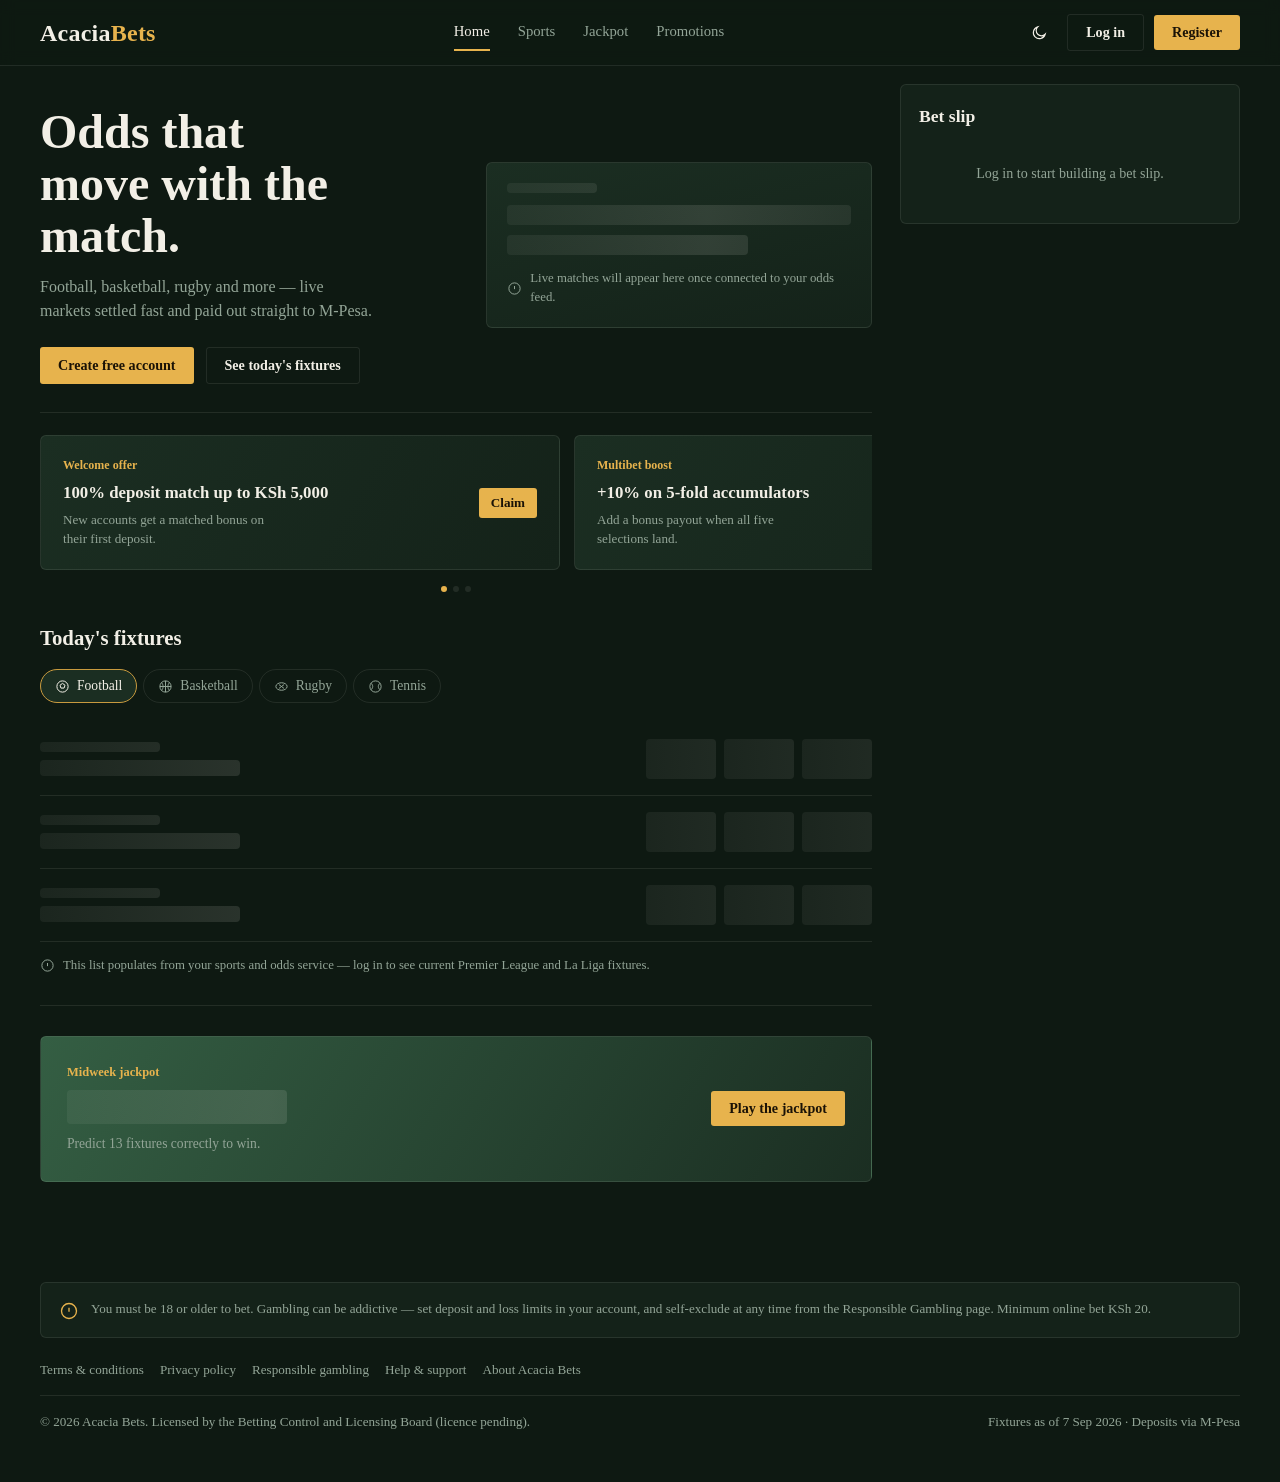
==== index.html @ 3d741c21 "Update index.html" ====
<!DOCTYPE html>
<html lang="en">
<head>
<meta charset="UTF-8">
<meta name="viewport" content="width=device-width, initial-scale=1.0">
<title>Acacia Bets — Betting on your terms</title>
<style>
  :root{
    --bg: #0E1912;
    --surface: #142219;
    --surface-2: #1B2E22;
    --gold: #E7B34D;
    --gold-dim: #C89A3E;
    --green: #4C8B67;
    --green-soft: #345E43;
    --text: #F2EFE6;
    --text-muted: #93A597;
    --live: #E1594F;
    --divider: rgba(242,239,230,0.09);
    --skeleton: rgba(242,239,230,0.06);
    --skeleton-shine: rgba(242,239,230,0.12);
    --radius: 3px;
  }

  body.light-mode{
    --bg: #F6F3EA;
    --surface: #FFFFFF;
    --surface-2: #EEEADB;
    --gold: #B9822E;
    --gold-dim: #9C6E28;
    --green: #3E7455;
    --green-soft: #CFE0D2;
    --text: #1C2A1F;
    --text-muted: #5B6B5D;
    --live: #C43F35;
    --divider: rgba(28,42,31,0.12);
    --skeleton: rgba(28,42,31,0.06);
    --skeleton-shine: rgba(28,42,31,0.13);
  }

  *{ box-sizing:border-box; margin:0; padding:0; }

  body{
    background: var(--bg);
    color: var(--text);
    font-family: Cambria, Georgia, 'Times New Roman', serif;
    line-height:1.5;
    transition: background .2s ease, color .2s ease;
    padding-bottom: 0;
  }
  body.logged-in{ padding-bottom: 0; }
  @media (min-width: 1080px){ body{ padding-bottom:0 !important; } }
  body.logged-in:not([data-desktop]){ }

  a{ color:inherit; text-decoration:none; }
  button{ font-family:inherit; cursor:pointer; border:none; background:none; color:inherit; }
  input, select{ font-family:inherit; }

  .wordmark{ font-weight:700; font-size:1.5rem; letter-spacing:0.01em; }
  .wordmark span{ color: var(--gold); }

  /* ---------- Header ---------- */
  header{
    position:sticky; top:0; z-index:40;
    background: rgba(14,25,18,0.92);
    backdrop-filter: blur(8px);
    border-bottom:1px solid var(--divider);
  }
  body.light-mode header{ background: rgba(246,243,234,0.92); }
  .header-inner{
    max-width:1240px; margin:0 auto;
    display:flex; align-items:center; justify-content:space-between;
    padding: 14px 20px; gap: 16px;
  }
  nav.primary-nav{ display:none; gap:28px; font-size:0.92rem; color: var(--text-muted); }
  nav.primary-nav a{ padding: 6px 0; border-bottom:2px solid transparent; transition: color .15s, border-color .15s; }
  nav.primary-nav a.active, nav.primary-nav a:hover{ color: var(--text); border-color: var(--gold); }
  @media (min-width:900px){ nav.primary-nav{ display:flex; } }

  .header-actions{ display:flex; align-items:center; gap:10px; }
  .btn{ padding: 9px 18px; border-radius: var(--radius); font-size: 0.88rem; font-weight:600; transition: transform .12s ease, background .15s ease; }
  .btn:active{ transform: scale(0.97); }
  .btn-ghost{ color: var(--text); border:1px solid var(--divider); }
  .btn-ghost:hover{ border-color: var(--gold-dim); }
  .btn-gold{ background: var(--gold); color:#1A1206; }
  .btn-gold:hover{ background:#f0c063; }
  .btn-sm{ padding:7px 12px; font-size:0.82rem; }
  .icon-btn{ padding:8px; border-radius: var(--radius); border:1px solid transparent; display:flex; }
  .icon-btn:hover{ border-color: var(--divider); }

  .guest-actions{ display:flex; align-items:center; gap:10px; }
  .user-actions{ display:none; align-items:center; gap:10px; position:relative; }
  body.logged-in .guest-actions{ display:none; }
  body.logged-in .user-actions{ display:flex; }

  /* Generic guest/auth visibility toggle */
  body.logged-in .guest-only{ display:none !important; }
  .auth-only{ display:none; }
  body.logged-in #hero-auth{ display:block !important; }
  body.logged-in #hero-cta-auth{ display:flex !important; }
  body.logged-in #fixture-live{ display:block !important; }
  body.logged-in #jackpot .amount{ display:block !important; }
  body.logged-in #slip-auth-wrap{ display:flex !important; }
  body.logged-in #fixture-search-wrap{ display:block !important; }

  .balance-pill{
    display:flex; align-items:center; gap:6px;
    background: var(--surface-2); border:1px solid var(--divider);
    padding: 8px 14px; border-radius: var(--radius); font-size:0.85rem;
  }
  .balance-pill b{ color: var(--gold); font-weight:700; }

  .account-wrap{ position:relative; }
  .account-btn{ display:flex; align-items:center; gap:6px; }
  .account-dropdown{
    display:none; position:absolute; right:0; top:calc(100% + 8px);
    background: var(--surface); border:1px solid var(--divider); border-radius:6px;
    min-width:180px; padding:6px; z-index:50;
    box-shadow: 0 12px 28px rgba(0,0,0,0.35);
  }
  .account-dropdown.open{ display:block; }
  .account-dropdown a, .account-dropdown button{
    display:block; width:100%; text-align:left; padding:9px 10px; border-radius:4px; font-size:0.86rem;
  }
  .account-dropdown a:hover, .account-dropdown button:hover{ background: var(--surface-2); }
  .account-dropdown hr{ border:none; border-top:1px solid var(--divider); margin:6px 0; }

  /* ---------- Layout shell ---------- */
  .shell{ max-width:1240px; margin:0 auto; display:grid; grid-template-columns: 1fr; gap: 28px; padding: 0 20px 40px; }
  @media (min-width:1080px){ .shell{ grid-template-columns: 1fr 340px; align-items:start; } }
  main{ min-width:0; }

  /* ---------- Hero ---------- */
  .hero{ display:grid; grid-template-columns:1fr; gap:22px; padding: 40px 0 28px; border-bottom:1px solid var(--divider); }
  @media (min-width:760px){ .hero{ grid-template-columns: 1.1fr 1fr; align-items:center; } }
  .hero h1{ font-weight:700; font-size: clamp(2rem, 4.4vw, 3rem); line-height:1.08; max-width: 13ch; }
  .hero p{ color: var(--text-muted); margin-top:14px; max-width:42ch; font-size:1rem; }
  .hero-ctas{ display:flex; gap:12px; margin-top:24px; flex-wrap:wrap; }

  /* ---------- Skeleton / empty states ---------- */
  @keyframes shimmer{ 0%{ background-position: -200px 0; } 100%{ background-position: 200px 0; } }
  .skel{ background: linear-gradient(90deg, var(--skeleton) 0%, var(--skeleton-shine) 50%, var(--skeleton) 100%); background-size: 400px 100%; animation: shimmer 1.8s infinite linear; border-radius: 4px; }
  @media (prefers-reduced-motion: reduce){ .skel{ animation:none; } }
  .empty-card{ background: linear-gradient(165deg, var(--surface-2), var(--surface)); border:1px solid var(--divider); border-radius: 6px; padding: 20px; }
  .empty-card .skel-line{ height:14px; margin-bottom:10px; }
  .empty-caption{ color: var(--text-muted); font-size:0.8rem; margin-top:14px; display:flex; align-items:center; gap:8px; }
  .empty-caption svg{ width:15px; height:15px; flex-shrink:0; color: var(--text-muted); }

  /* ---------- Live match card (auth) ---------- */
  .live-card{
    background: linear-gradient(165deg, var(--surface-2), var(--surface));
    border:1px solid var(--divider); border-radius: 6px; padding: 20px; position:relative; overflow:hidden;
  }
  .live-tag{ display:inline-flex; align-items:center; gap:6px; color: var(--live); font-size:0.78rem; font-weight:700; }
  .live-dot{ width:6px; height:6px; border-radius:50%; background:var(--live); animation: pulse 1.6s infinite; }
  @keyframes pulse{ 0%,100%{ opacity:1; } 50%{ opacity:0.35; } }
  .live-card .teams{ margin-top:14px; }
  .team-row{ display:flex; justify-content:space-between; align-items:center; padding:7px 0; }
  .team-row .score{ font-size:1.2rem; font-weight:700; font-variant-numeric: tabular-nums; }
  .clock{ color: var(--text-muted); font-size:0.82rem; margin-top:2px; }

  .odds-row{ display:grid; grid-template-columns: repeat(3,1fr); gap:8px; margin-top:16px; }
  .odds-btn{ background: var(--surface); border:1px solid var(--divider); border-radius: var(--radius); padding: 10px 6px; text-align:center; transition: border-color .15s, background .15s; }
  .odds-btn .label{ font-size:0.7rem; color: var(--text-muted); display:block; margin-bottom:4px; }
  .odds-btn .price{ font-weight:700; font-variant-numeric: tabular-nums; }
  .odds-btn:hover{ border-color: var(--gold-dim); }
  .odds-btn.selected{ background: var(--gold); border-color: var(--gold); }
  .odds-btn.selected .price, .odds-btn.selected .label{ color:#1A1206; }
  .odds-btn:disabled{ opacity:0.4; cursor:not-allowed; }

  /* ---------- Section headers ---------- */
  .section{ padding: 30px 0; border-bottom:1px solid var(--divider); }
  .section-head{ display:flex; align-items:baseline; justify-content:space-between; margin-bottom:16px; flex-wrap:wrap; gap:10px; }
  .section-head h2{ font-weight:700; font-size:1.3rem; }

  .tabs{ display:flex; gap:6px; overflow-x:auto; margin-bottom:18px; padding-bottom:2px; }
  .tab{ display:flex; align-items:center; gap:7px; padding:8px 14px; border-radius: 999px; border:1px solid var(--divider); font-size:0.85rem; color: var(--text-muted); white-space:nowrap; flex-shrink:0; }
  .tab svg{ width:15px; height:15px; }
  .tab.active{ background: var(--surface-2); color: var(--text); border-color: var(--gold-dim); }

  /* ---------- League filter ---------- */
  .league-filter{ display:flex; gap:8px; overflow-x:auto; margin-bottom:16px; padding-bottom:2px; }
  .league-chip{
    display:flex; align-items:center; gap:6px; flex-shrink:0; white-space:nowrap;
    padding:7px 13px; border-radius:999px; border:1px solid var(--divider);
    font-size:0.82rem; color: var(--text-muted); background: var(--surface);
  }
  .league-chip .flag{ font-size:0.95rem; line-height:1; }
  .league-chip:hover{ border-color: var(--gold-dim); }
  .league-chip.active{ background: var(--surface-2); color: var(--text); border-color: var(--gold-dim); font-weight:600; }

  /* Skeleton fixture rows (guest) */
  .fixture-skel{ display:grid; grid-template-columns: 1fr; gap:12px; padding: 16px 0; border-bottom:1px solid var(--divider); }
  .fixture-skel:last-child{ border-bottom:none; }
  @media (min-width:640px){ .fixture-skel{ grid-template-columns: 1fr auto; align-items:center; } }
  .fixture-skel .skel-league{ width:120px; height:10px; margin-bottom:8px; }
  .fixture-skel .skel-teams{ width:200px; height:16px; }
  .fixture-skel .skel-odds{ display:flex; gap:8px; }
  .fixture-skel .skel-odds .skel{ width:70px; height:40px; }

  /* Real fixture rows (auth) */
  .fixture{ display:grid; grid-template-columns: 1fr; gap:12px; padding: 16px 0; border-bottom:1px solid var(--divider); }
  .fixture:last-child{ border-bottom:none; }
  @media (min-width:640px){ .fixture{ grid-template-columns: 1fr auto; align-items:center; } }
  .fixture-info .league{ font-size:0.74rem; color: var(--text-muted); margin-bottom:6px; }
  .fixture-info .matchup{ font-size:1rem; font-weight:700; }
  .fixture-info .meta{ font-size:0.8rem; color: var(--text-muted); margin-top:4px; }
  .fixture .odds-row{ margin-top:0; grid-template-columns:repeat(3, 78px); }

  /* ---------- Extra markets (Betika-style) ---------- */
  .market-toggle{
    margin-top:10px; font-size:0.78rem; color: var(--gold);
    display:inline-flex; align-items:center; gap:4px; font-weight:600;
  }
  .market-toggle:hover{ text-decoration: underline; }
  .market-toggle svg{ width:12px; height:12px; transition: transform .15s ease; }
  .market-toggle.open svg{ transform: rotate(180deg); }
  .extra-markets{ display:none; margin-top:12px; padding-top:12px; border-top:1px dashed var(--divider); }
  .extra-markets.open{ display:block; }
  .market-group{ margin-bottom:12px; }
  .market-group:last-child{ margin-bottom:0; }
  .market-label{ font-size:0.68rem; color: var(--text-muted); text-transform:uppercase; letter-spacing:0.05em; display:block; margin-bottom:6px; }
  .odds-row.compact{ grid-template-columns: repeat(auto-fit, minmax(64px, 1fr)); gap:6px; margin-top:0; max-width:100%; }
  .odds-row.compact .odds-btn{ padding:7px 4px; }
  .odds-row.compact .odds-btn .label{ font-size:0.66rem; margin-bottom:2px; }
  .odds-row.compact .odds-btn .price{ font-size:0.86rem; }

  /* ---------- Jackpot band ---------- */
  .jackpot{ background: linear-gradient(120deg, var(--green-soft), var(--surface-2)); border:1px solid var(--divider); border-radius:6px; padding: 26px; display:flex; flex-wrap:wrap; gap:18px; align-items:center; justify-content:space-between; }
  .jackpot .eyebrow{ color: var(--gold); font-size:0.78rem; font-weight:700; }
  .jackpot .skel-amount{ width:220px; height:34px; margin-top:8px; }
  .jackpot .amount{ font-size:1.9rem; font-weight:700; color: var(--gold); margin-top:6px; }
  .jackpot .sub{ color: var(--text-muted); font-size:0.85rem; margin-top:10px; }

  /* ---------- Bet slip ---------- */
  .slip-panel{ background: var(--surface); border:1px solid var(--divider); border-radius:6px; padding: 18px; display:none; flex-direction:column; position: sticky; top: 84px; max-height: calc(100vh - 100px); }
  @media (min-width:1080px){ .slip-panel{ display:flex; } }
  .slip-head{ display:flex; justify-content:space-between; align-items:center; margin-bottom:14px; }
  .slip-head h3{ font-weight:700; font-size:1.1rem; }
  .slip-count{ background: var(--gold); color:#1A1206; font-size:0.72rem; font-weight:700; padding:2px 8px; border-radius:999px; }
  .slip-empty{ color: var(--text-muted); font-size:0.88rem; padding: 20px 0; text-align:center; }
  .slip-items{ overflow-y:auto; flex:1; }
  .slip-item{ border-bottom:1px solid var(--divider); padding: 12px 0; }
  .slip-item-top{ display:flex; justify-content:space-between; gap:8px; }
  .slip-item-top .match{ font-size:0.82rem; color: var(--text-muted); }
  .slip-item-pick{ font-size:0.92rem; font-weight:700; margin-top:2px; }
  .slip-item-odds{ font-variant-numeric: tabular-nums; color: var(--gold); font-weight:700; }
  .remove-btn{ color: var(--text-muted); font-size:1rem; line-height:1; padding:2px 4px; }
  .remove-btn:hover{ color: var(--live); }
  .slip-footer{ border-top:1px solid var(--divider); padding-top:14px; margin-top:10px; }
  .stake-row{ display:flex; align-items:center; gap:10px; margin-bottom:10px; }
  .stake-row label{ font-size:0.8rem; color: var(--text-muted); flex-shrink:0; }
  .stake-row input{ width:100%; background: var(--surface-2); border:1px solid var(--divider); border-radius: var(--radius); padding: 9px 10px; color: var(--text); font-family:inherit; font-size:0.95rem; }
  .stake-row input:focus{ outline:none; border-color: var(--gold-dim); }
  .summary-row{ display:flex; justify-content:space-between; font-size:0.84rem; color: var(--text-muted); margin-bottom:6px; }
  .summary-row b{ color: var(--text); font-variant-numeric: tabular-nums; }
  .place-bet{ width:100%; margin-top:10px; padding:12px; font-size:0.92rem; border-radius:var(--radius); }
  .place-bet:disabled{ background: var(--surface-2); color: var(--text-muted); cursor:not-allowed; }
  .insufficient{ color: var(--live); font-size:0.78rem; margin-top:6px; display:none; }
  .insufficient.show{ display:block; }
  .quick-stakes{ display:flex; gap:6px; margin-bottom:10px; }
  .quick-stakes button{ flex:1; padding:7px 4px; font-size:0.76rem; border:1px solid var(--divider); border-radius: var(--radius); color: var(--text-muted); }
  .quick-stakes button:hover{ border-color: var(--gold-dim); color: var(--text); }

  /* ---------- Promotions banner ---------- */
  .promo-band{ padding: 22px 0 0; }
  .promo-track{ display:flex; gap:14px; overflow-x:auto; scroll-snap-type: x mandatory; padding-bottom:6px; }
  .promo-card{
    flex: 0 0 auto; width: min(100%, 520px); scroll-snap-align:start;
    background: linear-gradient(120deg, var(--surface-2), var(--surface));
    border:1px solid var(--divider); border-radius:6px; padding:20px 22px;
    display:flex; align-items:center; justify-content:space-between; gap:14px;
  }
  .promo-card .tag{ color: var(--gold); font-size:0.75rem; font-weight:700; margin-bottom:6px; }
  .promo-card h3{ font-size:1.05rem; font-weight:700; }
  .promo-card p{ color: var(--text-muted); font-size:0.82rem; margin-top:4px; max-width:32ch; }
  .promo-dots{ display:flex; gap:6px; justify-content:center; margin-top:10px; }
  .promo-dots span{ width:6px; height:6px; border-radius:50%; background: var(--divider); }
  .promo-dots span.active{ background: var(--gold); }

  /* ---------- Fixture search ---------- */
  .fixture-search-row{ margin-bottom:16px; }
  .fixture-search-row input{
    width:100%; background: var(--surface-2); border:1px solid var(--divider);
    border-radius: var(--radius); padding: 10px 12px; color: var(--text); font-family:inherit; font-size:0.9rem;
  }
  .fixture-search-row input:focus{ outline:none; border-color: var(--gold-dim); }
  .fixture-no-match{ display:none; color: var(--text-muted); font-size:0.85rem; padding:16px 0; }

  /* ---------- My Bets ---------- */
  .mybets-list{ display:flex; flex-direction:column; gap:12px; max-height:60vh; overflow-y:auto; }
  .mybet-card{ border:1px solid var(--divider); border-radius:6px; padding:14px; }
  .mybet-card .row-top{ display:flex; justify-content:space-between; align-items:center; margin-bottom:8px; }
  .mybet-status{ font-size:0.72rem; font-weight:700; padding:3px 9px; border-radius:999px; }
  .mybet-status.pending{ background: var(--surface-2); color: var(--gold); }
  .mybet-status.cashed{ background: var(--green-soft); color: var(--text); }
  .mybet-sel{ font-size:0.82rem; color: var(--text-muted); padding:3px 0; }
  .mybet-nums{ display:flex; justify-content:space-between; font-size:0.82rem; margin-top:8px; padding-top:8px; border-top:1px solid var(--divider); }
  .mybet-nums b{ color: var(--text); }
  .mybets-empty{ text-align:center; color: var(--text-muted); font-size:0.88rem; padding:30px 0; }

  /* ---------- Deposit modal ---------- */
  .amount-chips{ display:flex; gap:8px; flex-wrap:wrap; margin-bottom:14px; }
  .amount-chips button{ padding:8px 14px; border:1px solid var(--divider); border-radius: 999px; font-size:0.82rem; }
  .amount-chips button:hover, .amount-chips button.active{ border-color: var(--gold-dim); background: var(--surface-2); }
  .deposit-processing{ display:none; text-align:center; padding:16px 0; color: var(--text-muted); font-size:0.88rem; }
  .deposit-processing.show{ display:block; }

  /* ---------- STK push phone mockup ---------- */
  .stk-phone{ display:none; max-width:250px; margin:6px auto 0; }
  .stk-phone.show{ display:block; }
  .stk-bezel{
    background: linear-gradient(160deg, #142018, #0a120c);
    border-radius: 30px; padding: 10px; box-shadow: 0 14px 30px rgba(0,0,0,0.4);
  }
  .stk-notch{ width:60px; height:5px; background:#000; border-radius:4px; margin:0 auto 8px; }
  .stk-screen{ background:#0F1B12; border-radius:18px; padding:18px 16px 14px; color:#F2EFE6; text-align:center; }
  .stk-carrier{ font-size:0.62rem; color:#7C8C7E; letter-spacing:0.08em; margin-bottom:10px; }
  .stk-logo{ display:inline-block; background:#4CAF50; color:#08210D; font-weight:700; font-size:0.72rem; padding:3px 9px; border-radius:4px; margin-bottom:12px; letter-spacing:0.03em; }
  .stk-msg{ font-size:0.8rem; line-height:1.4; color:#D8E0D9; margin-bottom:14px; }
  .stk-msg b{ color:#F2EFE6; }
  .pin-dots{ display:flex; justify-content:center; gap:12px; margin-bottom:6px; }
  .pin-dots .dot{ width:11px; height:11px; border-radius:50%; border:1.5px solid #5B6B5D; background:transparent; transition: background .1s ease; }
  .pin-dots .dot.filled{ background:#E7B34D; border-color:#E7B34D; }
  .stk-hint{ font-size:0.68rem; color:#7C8C7E; margin-bottom:14px; }
  .keypad{ display:grid; grid-template-columns:repeat(3,1fr); gap:8px; }
  .keypad button{
    background:#1B2E22; border:1px solid rgba(242,239,230,0.08); color:#F2EFE6;
    border-radius:8px; padding:10px 0; font-size:0.92rem; font-weight:600;
  }
  .keypad button:hover{ background:#243A2C; }
  .keypad button.key-cancel{ color:#E1594F; font-size:0.68rem; font-weight:700; }
  .keypad button.key-del{ font-size:0.68rem; font-weight:700; color:#93A597; }
  .spinner{ width:26px; height:26px; border:3px solid var(--divider); border-top-color: var(--gold); border-radius:50%; margin:0 auto 12px; animation: spin 0.8s linear infinite; }
  @keyframes spin{ to{ transform: rotate(360deg); } }

  /* ---------- Mobile slip bar ---------- */
  .mobile-slip-bar{ position:fixed; bottom:0; left:0; right:0; z-index:50; background: var(--gold); color:#1A1206; display:flex; align-items:center; justify-content:space-between; padding: 14px 18px; font-weight:700; font-size:0.9rem; }
  .mobile-slip-bar.hidden{ display:none; }
  @media (min-width:1080px){ .mobile-slip-bar{ display:none !important; } }
  body.logged-in{ padding-bottom: 0; }
  body.logged-in .mobile-slip-bar:not(.force-hidden){ display:flex; }
  @media (max-width: 1079px){ body.logged-in.has-selections{ padding-bottom: 66px; } }

  .slip-overlay{ position:fixed; inset:0; background:rgba(0,0,0,0.55); z-index:60; display:none; align-items:flex-end; }
  .slip-overlay.open{ display:flex; }
  .slip-overlay .slip-panel{ display:flex; width:100%; border-radius:12px 12px 0 0; max-height:80vh; position:static; }
  .slip-close{ font-size:1.3rem; color: var(--text-muted); }

  /* ---------- Footer ---------- */
  footer{ max-width:1240px; margin:0 auto; padding: 30px 20px 50px; color: var(--text-muted); font-size:0.82rem; }
  .rg-notice{ background: var(--surface); border:1px solid var(--divider); border-radius:6px; padding: 16px 18px; margin-bottom:22px; display:flex; gap:12px; align-items:flex-start; }
  .rg-notice svg{ flex-shrink:0; width:20px; height:20px; color: var(--gold); margin-top:2px; }
  .footer-links{ display:flex; flex-wrap:wrap; gap:16px; margin-bottom:16px; }
  .footer-links a:hover{ color: var(--text); }
  .footer-bottom{ display:flex; flex-wrap:wrap; justify-content:space-between; gap:10px; border-top:1px solid var(--divider); padding-top:16px; }

  /* ---------- Modal (login / register) ---------- */
  .modal-overlay{ position:fixed; inset:0; z-index:80; background:rgba(0,0,0,0.6); display:none; align-items:center; justify-content:center; padding: 20px; }
  .modal-overlay.open{ display:flex; }
  .modal{ background: var(--surface); border:1px solid var(--divider); border-radius:8px; width:100%; max-width: 400px; padding: 24px; max-height: 90vh; overflow-y:auto; }
  .modal-head{ display:flex; justify-content:space-between; align-items:center; margin-bottom:18px; }
  .modal-head h2{ font-weight:700; font-size:1.3rem; }
  .modal-close{ font-size:1.2rem; color: var(--text-muted); padding:4px; }
  .modal-close:hover{ color: var(--text); }
  .modal-tabs{ display:flex; border:1px solid var(--divider); border-radius: var(--radius); margin-bottom:20px; overflow:hidden; }
  .modal-tab{ flex:1; padding:9px; text-align:center; font-size:0.85rem; color: var(--text-muted); }
  .modal-tab.active{ background: var(--surface-2); color: var(--text); font-weight:700; }
  .form-group{ margin-bottom:14px; }
  .form-group label{ display:block; font-size:0.8rem; color: var(--text-muted); margin-bottom:6px; }
  .form-group input{ width:100%; background: var(--surface-2); border:1px solid var(--divider); border-radius: var(--radius); padding: 10px 12px; color: var(--text); font-size:0.92rem; }
  .form-group input:focus{ outline:none; border-color: var(--gold-dim); }
  .form-row-split{ display:grid; grid-template-columns:1fr 1fr; gap:10px; }
  .checkbox-row{ display:flex; align-items:flex-start; gap:8px; margin-bottom:18px; font-size:0.8rem; color: var(--text-muted); }
  .checkbox-row input{ margin-top:3px; flex-shrink:0; }
  .form-submit{ width:100%; padding:12px; border-radius: var(--radius); font-size:0.92rem; }
  .form-hint{ font-size:0.76rem; color: var(--text-muted); margin-top:14px; text-align:center; }
  .form-confirm{ display:none; text-align:center; padding: 10px 0 4px; }
  .form-confirm.show{ display:block; }
  .form-confirm svg{ width:36px; height:36px; color: var(--gold); margin-bottom:12px; }
  .form-confirm p{ font-size:0.88rem; color: var(--text-muted); margin-top:6px; }
  .form-fields.hide{ display:none; }

  /* ---------- Toast ---------- */
  .toast{ position:fixed; bottom:24px; left:50%; transform: translateX(-50%) translateY(20px); background: var(--surface-2); border:1px solid var(--divider); color: var(--text); padding: 12px 20px; border-radius:6px; font-size:0.86rem; z-index:100; opacity:0; pointer-events:none; transition: opacity .2s ease, transform .2s ease; }
  .toast.show{ opacity:1; transform: translateX(-50%) translateY(0); }

  .visually-hidden{ position:absolute; width:1px; height:1px; overflow:hidden; clip:rect(0 0 0 0); }
  button:focus-visible, a:focus-visible, input:focus-visible{ outline:2px solid var(--gold); outline-offset:2px; }
</style>
</head>
<body>

<header>
  <div class="header-inner">
    <div class="wordmark">Acacia<span>Bets</span></div>
    <nav class="primary-nav">
      <a href="#" class="active">Home</a>
      <a href="#fixtures">Sports</a>
      <a href="#jackpot">Jackpot</a>
      <a href="#">Promotions</a>
    </nav>
    <div class="header-actions">
      <button class="btn btn-ghost icon-btn" id="theme-toggle" aria-label="Switch to light mode" title="Switch appearance">
        <svg id="theme-icon-moon" viewBox="0 0 24 24" fill="none" stroke="currentColor" stroke-width="1.6" width="17" height="17"><path d="M20 14.5A8.5 8.5 0 1 1 9.5 4a7 7 0 0 0 10.5 10.5z"/></svg>
        <svg id="theme-icon-sun" viewBox="0 0 24 24" fill="none" stroke="currentColor" stroke-width="1.6" width="17" height="17" style="display:none;"><circle cx="12" cy="12" r="4.5"/><path d="M12 2.5v2.5M12 19v2.5M4.2 4.2l1.8 1.8M18 18l1.8 1.8M2.5 12H5M19 12h2.5M4.2 19.8L6 18M18 6l1.8-1.8"/></svg>
      </button>

      <div class="guest-actions" id="guest-actions">
        <button class="btn btn-ghost" id="open-login">Log in</button>
        <button class="btn btn-gold" id="open-register">Register</button>
      </div>

      <div class="user-actions" id="user-actions">
        <div class="balance-pill">Balance <b id="header-balance">KSh 5,000</b></div>
        <button class="btn btn-ghost btn-sm">Deposit</button>
        <div class="account-wrap">
          <button class="btn btn-ghost account-btn" id="account-btn">
            <svg viewBox="0 0 24 24" fill="none" stroke="currentColor" stroke-width="1.6" width="16" height="16"><circle cx="12" cy="8" r="3.5"/><path d="M5 20c1.5-4 4.5-6 7-6s5.5 2 7 6"/></svg>
            Account
          </button>
          <div class="account-dropdown" id="account-dropdown">
            <a href="#" id="menu-mybets">My bets</a>
            <a href="#" id="menu-withdraw">Withdraw</a>
            <a href="#" id="menu-rg">Responsible gambling</a>
            <a href="#">Profile</a>
            <hr>
            <button id="logout-btn">Log out</button>
          </div>
        </div>
      </div>
    </div>
  </div>
</header>

<div class="shell">
  <main>

    <section class="hero">
      <div>
        <h1>Odds that move with the match.</h1>
        <p>Football, basketball, rugby and more — live markets settled fast and paid out straight to M-Pesa.</p>
        <div class="hero-ctas guest-only" id="hero-cta-guest">
          <button class="btn btn-gold" id="hero-register">Create free account</button>
          <button class="btn btn-ghost">See today's fixtures</button>
        </div>
        <div class="hero-ctas auth-only" id="hero-cta-auth" style="display:none;">
          <button class="btn btn-gold">Deposit funds</button>
          <button class="btn btn-ghost">View my bets</button>
        </div>
      </div>

      <!-- Guest: empty state -->
      <div class="empty-card guest-only" id="hero-guest">
        <div class="skel skel-line" style="width:90px; height:10px;"></div>
        <div class="skel skel-line" style="width:100%; height:20px; margin-top:12px;"></div>
        <div class="skel skel-line" style="width:70%; height:20px;"></div>
        <div class="empty-caption">
          <svg viewBox="0 0 24 24" fill="none" stroke="currentColor" stroke-width="1.6"><circle cx="12" cy="12" r="9"/><path d="M12 8v5M12 16h.01"/></svg>
          Live matches will appear here once connected to your odds feed.
        </div>
      </div>

      <!-- Logged in: featured upcoming match -->
      <div class="live-card auth-only" id="hero-auth" style="display:none;">
        <span class="live-tag" style="color:var(--gold)">UPCOMING · PREMIER LEAGUE</span>
        <div class="teams">
          <div class="team-row"><span>Manchester United</span></div>
          <div class="team-row"><span>Manchester City</span></div>
        </div>
        <div class="clock">Sun, 13 Sep · 6:30 PM EAT</div>
        <div class="odds-row" data-match="Manchester United vs Manchester City">
          <button class="odds-btn" data-pick="1" data-odds="3.21"><span class="label">Man Utd</span><span class="price">3.21</span></button>
          <button class="odds-btn" data-pick="X" data-odds="3.97"><span class="label">Draw</span><span class="price">3.97</span></button>
          <button class="odds-btn" data-pick="2" data-odds="2.29"><span class="label">Man City</span><span class="price">2.29</span></button>
        </div>
        <button class="market-toggle">+ more markets <svg viewBox="0 0 24 24" fill="none" stroke="currentColor" stroke-width="2"><path d="M6 9l6 6 6-6"/></svg></button>
        <div class="extra-markets">
          <div class="market-group"><span class="market-label">Double chance</span>
            <div class="odds-row compact" data-match="Manchester United vs Manchester City - Double Chance">
              <button class="odds-btn" data-pick="1X" data-odds="1.78"><span class="label">1X</span><span class="price">1.78</span></button>
              <button class="odds-btn" data-pick="12" data-odds="1.34"><span class="label">12</span><span class="price">1.34</span></button>
              <button class="odds-btn" data-pick="X2" data-odds="1.45"><span class="label">X2</span><span class="price">1.45</span></button>
            </div>
          </div>
          <div class="market-group"><span class="market-label">Over/Under 2.5 goals</span>
            <div class="odds-row compact" data-match="Manchester United vs Manchester City - O/U 2.5">
              <button class="odds-btn" data-pick="Over 2.5" data-odds="1.80"><span class="label">Over</span><span class="price">1.80</span></button>
              <button class="odds-btn" data-pick="Under 2.5" data-odds="2.00"><span class="label">Under</span><span class="price">2.00</span></button>
            </div>
          </div>
          <div class="market-group"><span class="market-label">Both teams to score</span>
            <div class="odds-row compact" data-match="Manchester United vs Manchester City - GG/NG">
              <button class="odds-btn" data-pick="GG" data-odds="1.70"><span class="label">Yes</span><span class="price">1.70</span></button>
              <button class="odds-btn" data-pick="NG" data-odds="2.10"><span class="label">No</span><span class="price">2.10</span></button>
            </div>
          </div>
        </div>
      </div>
    </section>

    <section class="promo-band">
      <div class="promo-track" id="promo-track">
        <div class="promo-card">
          <div><div class="tag">Welcome offer</div><h3>100% deposit match up to KSh 5,000</h3><p>New accounts get a matched bonus on their first deposit.</p></div>
          <button class="btn btn-gold btn-sm">Claim</button>
        </div>
        <div class="promo-card">
          <div><div class="tag">Multibet boost</div><h3>+10% on 5-fold accumulators</h3><p>Add a bonus payout when all five selections land.</p></div>
          <button class="btn btn-gold btn-sm">Learn more</button>
        </div>
        <div class="promo-card">
          <div><div class="tag">Midweek jackpot</div><h3>KSh 15,000,000 up for grabs</h3><p>Predict 13 fixtures correctly to win the jackpot.</p></div>
          <button class="btn btn-gold btn-sm">Play now</button>
        </div>
      </div>
      <div class="promo-dots" id="promo-dots">
        <span class="active" data-i="0"></span><span data-i="1"></span><span data-i="2"></span>
      </div>
    </section>

    <section class="section" id="fixtures">
      <div class="section-head"><h2>Today's fixtures</h2></div>

      <div class="fixture-search-row auth-only" id="fixture-search-wrap" style="display:none;">
        <input type="text" id="fixture-search" placeholder="Search team or league…">
      </div>

      <div class="tabs">
        <button class="tab active" data-sport="football">
          <svg viewBox="0 0 24 24" fill="none" stroke="currentColor" stroke-width="1.6"><circle cx="12" cy="12" r="9"/><path d="M12 7l4 3-1.5 4.5h-5L8 10z"/></svg>
          Football
        </button>
        <button class="tab" data-sport="basketball">
          <svg viewBox="0 0 24 24" fill="none" stroke="currentColor" stroke-width="1.6"><circle cx="12" cy="12" r="9"/><path d="M3 12h18M12 3v18M5.5 5.5c3.5 3.5 3.5 9.5 0 13M18.5 5.5c-3.5 3.5-3.5 9.5 0 13"/></svg>
          Basketball
        </button>
        <button class="tab" data-sport="rugby">
          <svg viewBox="0 0 24 24" fill="none" stroke="currentColor" stroke-width="1.6"><ellipse cx="12" cy="12" rx="9" ry="6"/><path d="M8 9l8 6M16 9l-8 6"/></svg>
          Rugby
        </button>
        <button class="tab" data-sport="tennis">
          <svg viewBox="0 0 24 24" fill="none" stroke="currentColor" stroke-width="1.6"><circle cx="12" cy="12" r="9"/><path d="M4.5 7c4 1.5 4 8.5 0 10M19.5 7c-4 1.5-4 8.5 0 10"/></svg>
          Tennis
        </button>
      </div>

      <!-- Guest: skeleton -->
      <div id="fixture-empty" class="guest-only">
        <div class="fixture-skel"><div><div class="skel skel-league"></div><div class="skel skel-teams"></div></div><div class="skel-odds"><div class="skel"></div><div class="skel"></div><div class="skel"></div></div></div>
        <div class="fixture-skel"><div><div class="skel skel-league"></div><div class="skel skel-teams"></div></div><div class="skel-odds"><div class="skel"></div><div class="skel"></div><div class="skel"></div></div></div>
        <div class="fixture-skel"><div><div class="skel skel-league"></div><div class="skel skel-teams"></div></div><div class="skel-odds"><div class="skel"></div><div class="skel"></div><div class="skel"></div></div></div>
        <div class="empty-caption">
          <svg viewBox="0 0 24 24" fill="none" stroke="currentColor" stroke-width="1.6"><circle cx="12" cy="12" r="9"/><path d="M12 8v5M12 16h.01"/></svg>
          This list populates from your sports and odds service — log in to see current Premier League and La Liga fixtures.
        </div>
      </div>

      <!-- Logged in: real fixtures pulled from a licensed sports-data feed -->
      <div id="fixture-live" class="auth-only" style="display:none;">
        <p style="font-size:0.78rem; color:var(--text-muted); margin-bottom:14px;">Main 1X2 odds are estimated from match win-probability data; double chance, over/under and both-teams-to-score odds are illustrative examples — none are live bookmaker prices.</p>

        <div class="league-filter" id="league-filter">
          <button class="league-chip active" data-league="all">All leagues</button>
          <button class="league-chip" data-league="English Premier League"><span class="flag">🏴</span> England — Premier League</button>
          <button class="league-chip" data-league="La Liga"><span class="flag">🇪🇸</span> Spain — La Liga</button>
          <button class="league-chip" data-league="Serie A"><span class="flag">🇮🇹</span> Italy — Serie A</button>
          <button class="league-chip" data-league="Bundesliga"><span class="flag">🇩🇪</span> Germany — Bundesliga</button>
        </div>

        <div id="fixture-list-football">
          <div class="fixture">
            <div class="fixture-info"><div class="league">English Premier League</div><div class="matchup">Aston Villa vs Nottingham Forest</div><div class="meta">Sat 12 Sep · 5:00 PM EAT</div></div>
            <div class="odds-row" data-match="Aston Villa vs Nottingham Forest">
              <button class="odds-btn" data-pick="1" data-odds="2.19"><span class="label">1</span><span class="price">2.19</span></button>
              <button class="odds-btn" data-pick="X" data-odds="3.66"><span class="label">X</span><span class="price">3.66</span></button>
              <button class="odds-btn" data-pick="2" data-odds="3.69"><span class="label">2</span><span class="price">3.69</span></button>
            </div>
            <button class="market-toggle">+ more markets <svg viewBox="0 0 24 24" fill="none" stroke="currentColor" stroke-width="2"><path d="M6 9l6 6 6-6"/></svg></button>
            <div class="extra-markets">
              <div class="market-group"><span class="market-label">Double chance</span>
                <div class="odds-row compact" data-match="Aston Villa vs Nottingham Forest - Double Chance">
                  <button class="odds-btn" data-pick="1X" data-odds="1.37"><span class="label">1X</span><span class="price">1.37</span></button>
                  <button class="odds-btn" data-pick="12" data-odds="1.37"><span class="label">12</span><span class="price">1.37</span></button>
                  <button class="odds-btn" data-pick="X2" data-odds="1.84"><span class="label">X2</span><span class="price">1.84</span></button>
                </div>
              </div>
              <div class="market-group"><span class="market-label">Over/Under 2.5 goals</span>
                <div class="odds-row compact" data-match="Aston Villa vs Nottingham Forest - O/U 2.5">
                  <button class="odds-btn" data-pick="Over 2.5" data-odds="2.05"><span class="label">Over</span><span class="price">2.05</span></button>
                  <button class="odds-btn" data-pick="Under 2.5" data-odds="1.75"><span class="label">Under</span><span class="price">1.75</span></button>
                </div>
              </div>
              <div class="market-group"><span class="market-label">Both teams to score</span>
                <div class="odds-row compact" data-match="Aston Villa vs Nottingham Forest - GG/NG">
                  <button class="odds-btn" data-pick="GG" data-odds="1.95"><span class="label">Yes</span><span class="price">1.95</span></button>
                  <button class="odds-btn" data-pick="NG" data-odds="1.85"><span class="label">No</span><span class="price">1.85</span></button>
                </div>
              </div>
            </div>
          </div>
          <div class="fixture">
            <div class="fixture-info"><div class="league">English Premier League</div><div class="matchup">Chelsea vs Hull City</div><div class="meta">Sat 12 Sep · 5:00 PM EAT</div></div>
            <div class="odds-row" data-match="Chelsea vs Hull City">
              <button class="odds-btn" data-pick="1" data-odds="1.25"><span class="label">1</span><span class="price">1.25</span></button>
              <button class="odds-btn" data-pick="X" data-odds="7.75"><span class="label">X</span><span class="price">7.75</span></button>
              <button class="odds-btn" data-pick="2" data-odds="13.70"><span class="label">2</span><span class="price">13.70</span></button>
            </div>
            <button class="market-toggle">+ more markets <svg viewBox="0 0 24 24" fill="none" stroke="currentColor" stroke-width="2"><path d="M6 9l6 6 6-6"/></svg></button>
            <div class="extra-markets">
              <div class="market-group"><span class="market-label">Double chance</span>
                <div class="odds-row compact" data-match="Chelsea vs Hull City - Double Chance">
                  <button class="odds-btn" data-pick="1X" data-odds="1.08"><span class="label">1X</span><span class="price">1.08</span></button>
                  <button class="odds-btn" data-pick="12" data-odds="1.15"><span class="label">12</span><span class="price">1.15</span></button>
                  <button class="odds-btn" data-pick="X2" data-odds="4.95"><span class="label">X2</span><span class="price">4.95</span></button>
                </div>
              </div>
              <div class="market-group"><span class="market-label">Over/Under 2.5 goals</span>
                <div class="odds-row compact" data-match="Chelsea vs Hull City - O/U 2.5">
                  <button class="odds-btn" data-pick="Over 2.5" data-odds="1.55"><span class="label">Over</span><span class="price">1.55</span></button>
                  <button class="odds-btn" data-pick="Under 2.5" data-odds="2.45"><span class="label">Under</span><span class="price">2.45</span></button>
                </div>
              </div>
              <div class="market-group"><span class="market-label">Both teams to score</span>
                <div class="odds-row compact" data-match="Chelsea vs Hull City - GG/NG">
                  <button class="odds-btn" data-pick="GG" data-odds="2.30"><span class="label">Yes</span><span class="price">2.30</span></button>
                  <button class="odds-btn" data-pick="NG" data-odds="1.60"><span class="label">No</span><span class="price">1.60</span></button>
                </div>
              </div>
            </div>
          </div>
          <div class="fixture">
            <div class="fixture-info"><div class="league">English Premier League</div><div class="matchup">Liverpool vs Fulham</div><div class="meta">Sat 12 Sep · 5:00 PM EAT</div></div>
            <div class="odds-row" data-match="Liverpool vs Fulham">
              <button class="odds-btn" data-pick="1" data-odds="1.50"><span class="label">1</span><span class="price">1.50</span></button>
              <button class="odds-btn" data-pick="X" data-odds="5.49"><span class="label">X</span><span class="price">5.49</span></button>
              <button class="odds-btn" data-pick="2" data-odds="6.58"><span class="label">2</span><span class="price">6.58</span></button>
            </div>
            <button class="market-toggle">+ more markets <svg viewBox="0 0 24 24" fill="none" stroke="currentColor" stroke-width="2"><path d="M6 9l6 6 6-6"/></svg></button>
            <div class="extra-markets">
              <div class="market-group"><span class="market-label">Double chance</span>
                <div class="odds-row compact" data-match="Liverpool vs Fulham - Double Chance">
                  <button class="odds-btn" data-pick="1X" data-odds="1.18"><span class="label">1X</span><span class="price">1.18</span></button>
                  <button class="odds-btn" data-pick="12" data-odds="1.22"><span class="label">12</span><span class="price">1.22</span></button>
                  <button class="odds-btn" data-pick="X2" data-odds="2.99"><span class="label">X2</span><span class="price">2.99</span></button>
                </div>
              </div>
              <div class="market-group"><span class="market-label">Over/Under 2.5 goals</span>
                <div class="odds-row compact" data-match="Liverpool vs Fulham - O/U 2.5">
                  <button class="odds-btn" data-pick="Over 2.5" data-odds="1.65"><span class="label">Over</span><span class="price">1.65</span></button>
                  <button class="odds-btn" data-pick="Under 2.5" data-odds="2.20"><span class="label">Under</span><span class="price">2.20</span></button>
                </div>
              </div>
              <div class="market-group"><span class="market-label">Both teams to score</span>
                <div class="odds-row compact" data-match="Liverpool vs Fulham - GG/NG">
                  <button class="odds-btn" data-pick="GG" data-odds="2.05"><span class="label">Yes</span><span class="price">2.05</span></button>
                  <button class="odds-btn" data-pick="NG" data-odds="1.72"><span class="label">No</span><span class="price">1.72</span></button>
                </div>
              </div>
            </div>
          </div>
          <div class="fixture">
            <div class="fixture-info"><div class="league">English Premier League</div><div class="matchup">Sunderland vs Arsenal</div><div class="meta">Sat 12 Sep · 10:00 PM EAT</div></div>
            <div class="odds-row" data-match="Sunderland vs Arsenal">
              <button class="odds-btn" data-pick="1" data-odds="7.41"><span class="label">1</span><span class="price">7.41</span></button>
              <button class="odds-btn" data-pick="X" data-odds="4.61"><span class="label">X</span><span class="price">4.61</span></button>
              <button class="odds-btn" data-pick="2" data-odds="1.54"><span class="label">2</span><span class="price">1.54</span></button>
            </div>
            <button class="market-toggle">+ more markets <svg viewBox="0 0 24 24" fill="none" stroke="currentColor" stroke-width="2"><path d="M6 9l6 6 6-6"/></svg></button>
            <div class="extra-markets">
              <div class="market-group"><span class="market-label">Double chance</span>
                <div class="odds-row compact" data-match="Sunderland vs Arsenal - Double Chance">
                  <button class="odds-btn" data-pick="1X" data-odds="2.84"><span class="label">1X</span><span class="price">2.84</span></button>
                  <button class="odds-btn" data-pick="12" data-odds="1.28"><span class="label">12</span><span class="price">1.28</span></button>
                  <button class="odds-btn" data-pick="X2" data-odds="1.15"><span class="label">X2</span><span class="price">1.15</span></button>
                </div>
              </div>
              <div class="market-group"><span class="market-label">Over/Under 2.5 goals</span>
                <div class="odds-row compact" data-match="Sunderland vs Arsenal - O/U 2.5">
                  <button class="odds-btn" data-pick="Over 2.5" data-odds="1.90"><span class="label">Over</span><span class="price">1.90</span></button>
                  <button class="odds-btn" data-pick="Under 2.5" data-odds="1.90"><span class="label">Under</span><span class="price">1.90</span></button>
                </div>
              </div>
              <div class="market-group"><span class="market-label">Both teams to score</span>
                <div class="odds-row compact" data-match="Sunderland vs Arsenal - GG/NG">
                  <button class="odds-btn" data-pick="GG" data-odds="1.95"><span class="label">Yes</span><span class="price">1.95</span></button>
                  <button class="odds-btn" data-pick="NG" data-odds="1.85"><span class="label">No</span><span class="price">1.85</span></button>
                </div>
              </div>
            </div>
          </div>
          <div class="fixture">
            <div class="fixture-info"><div class="league">La Liga</div><div class="matchup">Getafe vs Celta Vigo</div><div class="meta">Mon 7 Sep · 8:00 PM EAT</div></div>
            <div class="odds-row" data-match="Getafe vs Celta Vigo">
              <button class="odds-btn" data-pick="1" data-odds="2.67"><span class="label">1</span><span class="price">2.67</span></button>
              <button class="odds-btn" data-pick="X" data-odds="2.99"><span class="label">X</span><span class="price">2.99</span></button>
              <button class="odds-btn" data-pick="2" data-odds="3.44"><span class="label">2</span><span class="price">3.44</span></button>
            </div>
            <button class="market-toggle">+ more markets <svg viewBox="0 0 24 24" fill="none" stroke="currentColor" stroke-width="2"><path d="M6 9l6 6 6-6"/></svg></button>
            <div class="extra-markets">
              <div class="market-group"><span class="market-label">Double chance</span>
                <div class="odds-row compact" data-match="Getafe vs Celta Vigo - Double Chance">
                  <button class="odds-btn" data-pick="1X" data-odds="1.41"><span class="label">1X</span><span class="price">1.41</span></button>
                  <button class="odds-btn" data-pick="12" data-odds="1.50"><span class="label">12</span><span class="price">1.50</span></button>
                  <button class="odds-btn" data-pick="X2" data-odds="1.60"><span class="label">X2</span><span class="price">1.60</span></button>
                </div>
              </div>
              <div class="market-group"><span class="market-label">Over/Under 2.5 goals</span>
                <div class="odds-row compact" data-match="Getafe vs Celta Vigo - O/U 2.5">
                  <button class="odds-btn" data-pick="Over 2.5" data-odds="2.10"><span class="label">Over</span><span class="price">2.10</span></button>
                  <button class="odds-btn" data-pick="Under 2.5" data-odds="1.70"><span class="label">Under</span><span class="price">1.70</span></button>
                </div>
              </div>
              <div class="market-group"><span class="market-label">Both teams to score</span>
                <div class="odds-row compact" data-match="Getafe vs Celta Vigo - GG/NG">
                  <button class="odds-btn" data-pick="GG" data-odds="1.85"><span class="label">Yes</span><span class="price">1.85</span></button>
                  <button class="odds-btn" data-pick="NG" data-odds="1.95"><span class="label">No</span><span class="price">1.95</span></button>
                </div>
              </div>
            </div>
          </div>
          <div class="fixture">
            <div class="fixture-info"><div class="league">La Liga</div><div class="matchup">Sevilla vs Valencia</div><div class="meta">Fri 11 Sep · 10:00 PM EAT</div></div>
            <div class="odds-row" data-match="Sevilla vs Valencia">
              <button class="odds-btn" data-pick="1" data-odds="2.39"><span class="label">1</span><span class="price">2.39</span></button>
              <button class="odds-btn" data-pick="X" data-odds="3.34"><span class="label">X</span><span class="price">3.34</span></button>
              <button class="odds-btn" data-pick="2" data-odds="3.55"><span class="label">2</span><span class="price">3.55</span></button>
            </div>
            <button class="market-toggle">+ more markets <svg viewBox="0 0 24 24" fill="none" stroke="currentColor" stroke-width="2"><path d="M6 9l6 6 6-6"/></svg></button>
            <div class="extra-markets">
              <div class="market-group"><span class="market-label">Double chance</span>
                <div class="odds-row compact" data-match="Sevilla vs Valencia - Double Chance">
                  <button class="odds-btn" data-pick="1X" data-odds="1.39"><span class="label">1X</span><span class="price">1.39</span></button>
                  <button class="odds-btn" data-pick="12" data-odds="1.43"><span class="label">12</span><span class="price">1.43</span></button>
                  <button class="odds-btn" data-pick="X2" data-odds="1.72"><span class="label">X2</span><span class="price">1.72</span></button>
                </div>
              </div>
              <div class="market-group"><span class="market-label">Over/Under 2.5 goals</span>
                <div class="odds-row compact" data-match="Sevilla vs Valencia - O/U 2.5">
                  <button class="odds-btn" data-pick="Over 2.5" data-odds="1.95"><span class="label">Over</span><span class="price">1.95</span></button>
                  <button class="odds-btn" data-pick="Under 2.5" data-odds="1.85"><span class="label">Under</span><span class="price">1.85</span></button>
                </div>
              </div>
              <div class="market-group"><span class="market-label">Both teams to score</span>
                <div class="odds-row compact" data-match="Sevilla vs Valencia - GG/NG">
                  <button class="odds-btn" data-pick="GG" data-odds="1.80"><span class="label">Yes</span><span class="price">1.80</span></button>
                  <button class="odds-btn" data-pick="NG" data-odds="2.00"><span class="label">No</span><span class="price">2.00</span></button>
                </div>
              </div>
            </div>
          </div>
          <div class="fixture">
            <div class="fixture-info"><div class="league">La Liga</div><div class="matchup">Real Madrid vs Rayo Vallecano</div><div class="meta">Sat 12 Sep · 10:00 PM EAT</div></div>
            <div class="odds-row" data-match="Real Madrid vs Rayo Vallecano">
              <button class="odds-btn" data-pick="1" data-odds="1.17"><span class="label">1</span><span class="price">1.17</span></button>
              <button class="odds-btn" data-pick="X" data-odds="10.64"><span class="label">X</span><span class="price">10.64</span></button>
              <button class="odds-btn" data-pick="2" data-odds="20.83"><span class="label">2</span><span class="price">20.83</span></button>
            </div>
            <button class="market-toggle">+ more markets <svg viewBox="0 0 24 24" fill="none" stroke="currentColor" stroke-width="2"><path d="M6 9l6 6 6-6"/></svg></button>
            <div class="extra-markets">
              <div class="market-group"><span class="market-label">Double chance</span>
                <div class="odds-row compact" data-match="Real Madrid vs Rayo Vallecano - Double Chance">
                  <button class="odds-btn" data-pick="1X" data-odds="1.05"><span class="label">1X</span><span class="price">1.05</span></button>
                  <button class="odds-btn" data-pick="12" data-odds="1.11"><span class="label">12</span><span class="price">1.11</span></button>
                  <button class="odds-btn" data-pick="X2" data-odds="7.04"><span class="label">X2</span><span class="price">7.04</span></button>
                </div>
              </div>
              <div class="market-group"><span class="market-label">Over/Under 2.5 goals</span>
                <div class="odds-row compact" data-match="Real Madrid vs Rayo Vallecano - O/U 2.5">
                  <button class="odds-btn" data-pick="Over 2.5" data-odds="1.45"><span class="label">Over</span><span class="price">1.45</span></button>
                  <button class="odds-btn" data-pick="Under 2.5" data-odds="2.70"><span class="label">Under</span><span class="price">2.70</span></button>
                </div>
              </div>
              <div class="market-group"><span class="market-label">Both teams to score</span>
                <div class="odds-row compact" data-match="Real Madrid vs Rayo Vallecano - GG/NG">
                  <button class="odds-btn" data-pick="GG" data-odds="2.20"><span class="label">Yes</span><span class="price">2.20</span></button>
                  <button class="odds-btn" data-pick="NG" data-odds="1.62"><span class="label">No</span><span class="price">1.62</span></button>
                </div>
              </div>
            </div>
          </div>
          <div class="fixture">
            <div class="fixture-info"><div class="league">Serie A</div><div class="matchup">Cagliari vs Lecce</div><div class="meta">Mon 7 Sep · 10:30 PM EAT</div></div>
            <div class="odds-row" data-match="Cagliari vs Lecce">
              <button class="odds-btn" data-pick="1" data-odds="2.18"><span class="label">1</span><span class="price">2.18</span></button>
              <button class="odds-btn" data-pick="X" data-odds="3.33"><span class="label">X</span><span class="price">3.33</span></button>
              <button class="odds-btn" data-pick="2" data-odds="4.15"><span class="label">2</span><span class="price">4.15</span></button>
            </div>
            <button class="market-toggle">+ more markets <svg viewBox="0 0 24 24" fill="none" stroke="currentColor" stroke-width="2"><path d="M6 9l6 6 6-6"/></svg></button>
            <div class="extra-markets">
              <div class="market-group"><span class="market-label">Double chance</span>
                <div class="odds-row compact" data-match="Cagliari vs Lecce - Double Chance">
                  <button class="odds-btn" data-pick="1X" data-odds="1.32"><span class="label">1X</span><span class="price">1.32</span></button>
                  <button class="odds-btn" data-pick="12" data-odds="1.43"><span class="label">12</span><span class="price">1.43</span></button>
                  <button class="odds-btn" data-pick="X2" data-odds="1.85"><span class="label">X2</span><span class="price">1.85</span></button>
                </div>
              </div>
              <div class="market-group"><span class="market-label">Over/Under 2.5 goals</span>
                <div class="odds-row compact" data-match="Cagliari vs Lecce - O/U 2.5">
                  <button class="odds-btn" data-pick="Over 2.5" data-odds="2.00"><span class="label">Over</span><span class="price">2.00</span></button>
                  <button class="odds-btn" data-pick="Under 2.5" data-odds="1.80"><span class="label">Under</span><span class="price">1.80</span></button>
                </div>
              </div>
              <div class="market-group"><span class="market-label">Both teams to score</span>
                <div class="odds-row compact" data-match="Cagliari vs Lecce - GG/NG">
                  <button class="odds-btn" data-pick="GG" data-odds="2.10"><span class="label">Yes</span><span class="price">2.10</span></button>
                  <button class="odds-btn" data-pick="NG" data-odds="1.75"><span class="label">No</span><span class="price">1.75</span></button>
                </div>
              </div>
            </div>
          </div>
          <div class="fixture">
            <div class="fixture-info"><div class="league">Serie A</div><div class="matchup">Lazio vs AC Milan</div><div class="meta">Sat 12 Sep · 7:00 PM EAT</div></div>
            <div class="odds-row" data-match="Lazio vs AC Milan">
              <button class="odds-btn" data-pick="1" data-odds="3.47"><span class="label">1</span><span class="price">3.47</span></button>
              <button class="odds-btn" data-pick="X" data-odds="3.37"><span class="label">X</span><span class="price">3.37</span></button>
              <button class="odds-btn" data-pick="2" data-odds="2.41"><span class="label">2</span><span class="price">2.41</span></button>
            </div>
            <button class="market-toggle">+ more markets <svg viewBox="0 0 24 24" fill="none" stroke="currentColor" stroke-width="2"><path d="M6 9l6 6 6-6"/></svg></button>
            <div class="extra-markets">
              <div class="market-group"><span class="market-label">Double chance</span>
                <div class="odds-row compact" data-match="Lazio vs AC Milan - Double Chance">
                  <button class="odds-btn" data-pick="1X" data-odds="1.71"><span class="label">1X</span><span class="price">1.71</span></button>
                  <button class="odds-btn" data-pick="12" data-odds="1.42"><span class="label">12</span><span class="price">1.42</span></button>
                  <button class="odds-btn" data-pick="X2" data-odds="1.41"><span class="label">X2</span><span class="price">1.41</span></button>
                </div>
              </div>
              <div class="market-group"><span class="market-label">Over/Under 2.5 goals</span>
                <div class="odds-row compact" data-match="Lazio vs AC Milan - O/U 2.5">
                  <button class="odds-btn" data-pick="Over 2.5" data-odds="1.75"><span class="label">Over</span><span class="price">1.75</span></button>
                  <button class="odds-btn" data-pick="Under 2.5" data-odds="2.05"><span class="label">Under</span><span class="price">2.05</span></button>
                </div>
              </div>
              <div class="market-group"><span class="market-label">Both teams to score</span>
                <div class="odds-row compact" data-match="Lazio vs AC Milan - GG/NG">
                  <button class="odds-btn" data-pick="GG" data-odds="1.85"><span class="label">Yes</span><span class="price">1.85</span></button>
                  <button class="odds-btn" data-pick="NG" data-odds="1.95"><span class="label">No</span><span class="price">1.95</span></button>
                </div>
              </div>
            </div>
          </div>
          <div class="fixture">
            <div class="fixture-info"><div class="league">Bundesliga</div><div class="matchup">Borussia Dortmund vs Paderborn</div><div class="meta">Sat 12 Sep · 4:30 PM EAT</div></div>
            <div class="odds-row" data-match="Borussia Dortmund vs Paderborn">
              <button class="odds-btn" data-pick="1" data-odds="1.29"><span class="label">1</span><span class="price">1.29</span></button>
              <button class="odds-btn" data-pick="X" data-odds="7.52"><span class="label">X</span><span class="price">7.52</span></button>
              <button class="odds-btn" data-pick="2" data-odds="10.99"><span class="label">2</span><span class="price">10.99</span></button>
            </div>
            <button class="market-toggle">+ more markets <svg viewBox="0 0 24 24" fill="none" stroke="currentColor" stroke-width="2"><path d="M6 9l6 6 6-6"/></svg></button>
            <div class="extra-markets">
              <div class="market-group"><span class="market-label">Double chance</span>
                <div class="odds-row compact" data-match="Borussia Dortmund vs Paderborn - Double Chance">
                  <button class="odds-btn" data-pick="1X" data-odds="1.10"><span class="label">1X</span><span class="price">1.10</span></button>
                  <button class="odds-btn" data-pick="12" data-odds="1.15"><span class="label">12</span><span class="price">1.15</span></button>
                  <button class="odds-btn" data-pick="X2" data-odds="4.46"><span class="label">X2</span><span class="price">4.46</span></button>
                </div>
              </div>
              <div class="market-group"><span class="market-label">Over/Under 2.5 goals</span>
                <div class="odds-row compact" data-match="Borussia Dortmund vs Paderborn - O/U 2.5">
                  <button class="odds-btn" data-pick="Over 2.5" data-odds="1.50"><span class="label">Over</span><span class="price">1.50</span></button>
                  <button class="odds-btn" data-pick="Under 2.5" data-odds="2.55"><span class="label">Under</span><span class="price">2.55</span></button>
                </div>
              </div>
              <div class="market-group"><span class="market-label">Both teams to score</span>
                <div class="odds-row compact" data-match="Borussia Dortmund vs Paderborn - GG/NG">
                  <button class="odds-btn" data-pick="GG" data-odds="2.15"><span class="label">Yes</span><span class="price">2.15</span></button>
                  <button class="odds-btn" data-pick="NG" data-odds="1.68"><span class="label">No</span><span class="price">1.68</span></button>
                </div>
              </div>
            </div>
          </div>
          <div class="fixture">
            <div class="fixture-info"><div class="league">Bundesliga</div><div class="matchup">Bayern Munich vs Union Berlin</div><div class="meta">Fri 18 Sep · 9:30 PM EAT</div></div>
            <div class="odds-row" data-match="Bayern Munich vs Union Berlin">
              <button class="odds-btn" data-pick="1" data-odds="1.17"><span class="label">1</span><span class="price">1.17</span></button>
              <button class="odds-btn" data-pick="X" data-odds="10.99"><span class="label">X</span><span class="price">10.99</span></button>
              <button class="odds-btn" data-pick="2" data-odds="17.54"><span class="label">2</span><span class="price">17.54</span></button>
            </div>
            <button class="market-toggle">+ more markets <svg viewBox="0 0 24 24" fill="none" stroke="currentColor" stroke-width="2"><path d="M6 9l6 6 6-6"/></svg></button>
            <div class="extra-markets">
              <div class="market-group"><span class="market-label">Double chance</span>
                <div class="odds-row compact" data-match="Bayern Munich vs Union Berlin - Double Chance">
                  <button class="odds-btn" data-pick="1X" data-odds="1.06"><span class="label">1X</span><span class="price">1.06</span></button>
                  <button class="odds-btn" data-pick="12" data-odds="1.10"><span class="label">12</span><span class="price">1.10</span></button>
                  <button class="odds-btn" data-pick="X2" data-odds="6.76"><span class="label">X2</span><span class="price">6.76</span></button>
                </div>
              </div>
              <div class="market-group"><span class="market-label">Over/Under 2.5 goals</span>
                <div class="odds-row compact" data-match="Bayern Munich vs Union Berlin - O/U 2.5">
                  <button class="odds-btn" data-pick="Over 2.5" data-odds="1.40"><span class="label">Over</span><span class="price">1.40</span></button>
                  <button class="odds-btn" data-pick="Under 2.5" data-odds="2.85"><span class="label">Under</span><span class="price">2.85</span></button>
                </div>
              </div>
              <div class="market-group"><span class="market-label">Both teams to score</span>
                <div class="odds-row compact" data-match="Bayern Munich vs Union Berlin - GG/NG">
                  <button class="odds-btn" data-pick="GG" data-odds="2.30"><span class="label">Yes</span><span class="price">2.30</span></button>
                  <button class="odds-btn" data-pick="NG" data-odds="1.58"><span class="label">No</span><span class="price">1.58</span></button>
                </div>
              </div>
            </div>
          </div>
        </div>

        <div id="fixture-list-basketball" style="display:none">
          <div class="empty-caption" style="padding:24px 0;">
            <svg viewBox="0 0 24 24" fill="none" stroke="currentColor" stroke-width="1.6"><circle cx="12" cy="12" r="9"/><path d="M12 8v5M12 16h.01"/></svg>
            No fixtures are currently available from the connected feed for this sport.
          </div>
        </div>

        <div id="fixture-list-rugby" style="display:none">
          <div class="empty-caption" style="padding:24px 0;">
            <svg viewBox="0 0 24 24" fill="none" stroke="currentColor" stroke-width="1.6"><circle cx="12" cy="12" r="9"/><path d="M12 8v5M12 16h.01"/></svg>
            No fixtures are currently available from the connected feed for this sport.
          </div>
        </div>

        <div id="fixture-list-tennis" style="display:none">
          <div class="empty-caption" style="padding:24px 0;">
            <svg viewBox="0 0 24 24" fill="none" stroke="currentColor" stroke-width="1.6"><circle cx="12" cy="12" r="9"/><path d="M12 8v5M12 16h.01"/></svg>
            No fixtures are currently available from the connected feed for this sport.
          </div>
        </div>
      </div>
    </section>

    <section class="section" id="jackpot" style="border-bottom:none;">
      <div class="jackpot">
        <div>
          <div class="eyebrow">Midweek jackpot</div>
          <div class="skel skel-amount guest-only"></div>
          <div class="amount auth-only" style="display:none;">KSh 15,000,000</div>
          <div class="sub">Predict 13 fixtures correctly to win.</div>
        </div>
        <button class="btn btn-gold">Play the jackpot</button>
      </div>
    </section>

  </main>

  <!-- Desktop bet slip -->
  <aside class="slip-panel" id="desktop-slip">
    <div class="slip-head">
      <h3>Bet slip</h3>
      <span class="slip-count" id="desktop-count" style="display:none">0</span>
    </div>

    <div class="slip-empty guest-only" id="slip-guest-empty">Log in to start building a bet slip.</div>

    <div class="auth-only" id="slip-auth-wrap" style="display:none; flex-direction:column; flex:1; min-height:0;">
      <div class="slip-empty" id="desktop-empty">Tap any odds to add a selection.</div>
      <div class="slip-items" id="desktop-items"></div>
      <div class="slip-footer" id="desktop-footer" style="display:none">
        <div class="stake-row">
          <label for="desktop-stake">Stake (KSh)</label>
          <input type="number" id="desktop-stake" min="20" step="10" value="100">
        </div>
        <div class="quick-stakes">
          <button data-add="50">+50</button>
          <button data-add="100">+100</button>
          <button data-add="500">+500</button>
          <button data-max="desktop">Max</button>
        </div>
        <div class="summary-row"><span>Total odds</span><b id="desktop-total-odds">0.00</b></div>
        <div class="summary-row"><span>Potential win</span><b id="desktop-potential">KSh 0</b></div>
        <div class="insufficient" id="desktop-insufficient">Stake exceeds your available balance.</div>
        <button class="btn btn-gold place-bet" id="desktop-place">Place bet</button>
      </div>
    </div>
  </aside>
</div>

<!-- Mobile slip bar + overlay (auth only) -->
<div class="mobile-slip-bar hidden force-hidden" id="mobile-bar">
  <span id="mobile-bar-text">0 selections</span>
  <span id="mobile-bar-odds">View slip →</span>
</div>

<div class="slip-overlay" id="slip-overlay">
  <div class="slip-panel">
    <div class="slip-head"><h3>Bet slip</h3><button class="slip-close" id="slip-close">✕</button></div>
    <div class="slip-items" id="mobile-items"></div>
    <div class="slip-footer" id="mobile-footer">
      <div class="stake-row"><label for="mobile-stake">Stake (KSh)</label><input type="number" id="mobile-stake" min="20" step="10" value="100"></div>
      <div class="quick-stakes">
        <button data-add="50">+50</button>
        <button data-add="100">+100</button>
        <button data-add="500">+500</button>
        <button data-max="mobile">Max</button>
      </div>
      <div class="summary-row"><span>Total odds</span><b id="mobile-total-odds">0.00</b></div>
      <div class="summary-row"><span>Potential win</span><b id="mobile-potential">KSh 0</b></div>
      <div class="insufficient" id="mobile-insufficient">Stake exceeds your available balance.</div>
      <button class="btn btn-gold place-bet" id="mobile-place">Place bet</button>
    </div>
  </div>
</div>

<footer>
  <div class="rg-notice">
    <svg viewBox="0 0 24 24" fill="none" stroke="currentColor" stroke-width="1.6"><circle cx="12" cy="12" r="9"/><path d="M12 8v5M12 16h.01"/></svg>
    <div>You must be 18 or older to bet. Gambling can be addictive — set deposit and loss limits in your account, and self-exclude at any time from the Responsible Gambling page. Minimum online bet KSh 20.</div>
  </div>
  <div class="footer-links">
    <a href="#">Terms &amp; conditions</a>
    <a href="#">Privacy policy</a>
    <a href="#">Responsible gambling</a>
    <a href="#">Help &amp; support</a>
    <a href="#">About Acacia Bets</a>
  </div>
  <div class="footer-bottom">
    <span>© 2026 Acacia Bets. Licensed by the Betting Control and Licensing Board (licence pending).</span>
    <span>Fixtures as of 7 Sep 2026 · Deposits via M-Pesa</span>
  </div>
</footer>

<!-- Login / Register modal -->
<div class="modal-overlay" id="auth-overlay">
  <div class="modal">
    <div class="modal-head"><h2 id="modal-title">Log in</h2><button class="modal-close" id="modal-close">✕</button></div>

    <div class="modal-tabs">
      <button class="modal-tab active" data-mode="login">Log in</button>
      <button class="modal-tab" data-mode="register">Register</button>
    </div>

    <form id="login-form" class="form-fields">
      <div class="form-group"><label for="login-phone">Phone number</label><input type="tel" id="login-phone" placeholder="07XX XXX XXX" required></div>
      <div class="form-group"><label for="login-password">Password</label><input type="password" id="login-password" placeholder="••••••••" required minlength="6"></div>
      <button type="submit" class="btn btn-gold form-submit">Log in</button>
      <p class="form-hint">Don't have an account? <a href="#" data-switch-to="register" style="color:var(--gold)">Register</a></p>
    </form>

    <form id="register-form" class="form-fields" style="display:none">
      <div class="form-group"><label for="reg-phone">Phone number</label><input type="tel" id="reg-phone" placeholder="07XX XXX XXX" required></div>
      <div class="form-row-split">
        <div class="form-group"><label for="reg-password">Password</label><input type="password" id="reg-password" placeholder="••••••••" required minlength="6"></div>
        <div class="form-group"><label for="reg-dob">Date of birth</label><input type="date" id="reg-dob" required></div>
      </div>
      <div class="checkbox-row"><input type="checkbox" id="reg-age" required><label for="reg-age">I confirm I am 18 years or older and I've read the terms &amp; responsible gambling policy.</label></div>
      <button type="submit" class="btn btn-gold form-submit">Create account</button>
      <p class="form-hint">Already registered? <a href="#" data-switch-to="login" style="color:var(--gold)">Log in</a></p>
    </form>

    <div class="form-confirm" id="form-confirm">
      <svg viewBox="0 0 24 24" fill="none" stroke="currentColor" stroke-width="1.6"><circle cx="12" cy="12" r="9"/><path d="M8.5 12.5l2.5 2.5 5-5"/></svg>
      <div style="font-weight:700;">You're logged in</div>
      <p>This is a design mockup — no real account exists. A sample balance and bet slip are now shown so you can try the flow.</p>
      <button class="btn btn-ghost form-submit" id="confirm-close" style="margin-top:16px;">Continue</button>
    </div>
  </div>
</div>

<!-- My Bets modal -->
<div class="modal-overlay" id="mybets-overlay">
  <div class="modal" style="max-width:460px;">
    <div class="modal-head"><h2>My bets</h2><button class="modal-close" id="mybets-close">✕</button></div>
    <div class="mybets-list" id="mybets-list"></div>
  </div>
</div>

<!-- Responsible gambling modal -->
<div class="modal-overlay" id="rg-overlay">
  <div class="modal">
    <div class="modal-head"><h2>Responsible gambling</h2><button class="modal-close" id="rg-close">✕</button></div>
    <div class="form-group">
      <label for="rg-deposit-limit">Daily deposit limit (KSh)</label>
      <input type="number" id="rg-deposit-limit" placeholder="e.g. 2000" min="0" step="100">
    </div>
    <button class="btn btn-gold form-submit" id="rg-save">Save limit</button>
    <p class="form-hint">Need a break? <a href="#" id="rg-selfexclude" style="color:var(--gold)">Self-exclude for 24 hours</a></p>
  </div>
</div>

<!-- Deposit modal -->
<div class="modal-overlay" id="deposit-overlay">
  <div class="modal">
    <div class="modal-head"><h2>Deposit</h2><button class="modal-close" id="deposit-close">✕</button></div>

    <div id="deposit-form-wrap">
      <div class="form-group">
        <label for="deposit-phone">M-Pesa phone number</label>
        <input type="tel" id="deposit-phone" placeholder="07XX XXX XXX">
      </div>
      <div class="amount-chips" id="amount-chips">
        <button data-amount="100">KSh 100</button>
        <button data-amount="500">KSh 500</button>
        <button data-amount="1000">KSh 1,000</button>
        <button data-amount="2000">KSh 2,000</button>
        <button data-amount="5000">KSh 5,000</button>
      </div>
      <div class="form-group">
        <label for="deposit-amount">Amount (KSh)</label>
        <input type="number" id="deposit-amount" min="20" step="10" placeholder="Enter amount">
      </div>
      <button class="btn btn-gold form-submit" id="deposit-submit">Deposit via M-Pesa</button>
    </div>

    <div class="deposit-processing" id="deposit-processing">
      <div class="spinner"></div>
      <span id="deposit-processing-text">Sending payment request to your phone…</span>
    </div>

    <div class="stk-phone" id="deposit-stk">
      <div class="stk-bezel">
        <div class="stk-notch"></div>
        <div class="stk-screen">
          <div class="stk-carrier">SAFARICOM</div>
          <div class="stk-logo">M-PESA</div>
          <div class="stk-msg">Pay <b id="stk-amount">KSh 0</b><br>to <b>Acacia Bets Ltd</b></div>
          <div class="pin-dots" id="pin-dots">
            <span class="dot" data-i="0"></span>
            <span class="dot" data-i="1"></span>
            <span class="dot" data-i="2"></span>
            <span class="dot" data-i="3"></span>
          </div>
          <div class="stk-hint">Enter M-Pesa PIN to confirm</div>
          <div class="keypad">
            <button data-key="1">1</button><button data-key="2">2</button><button data-key="3">3</button>
            <button data-key="4">4</button><button data-key="5">5</button><button data-key="6">6</button>
            <button data-key="7">7</button><button data-key="8">8</button><button data-key="9">9</button>
            <button class="key-cancel" id="stk-cancel">CANCEL</button>
            <button data-key="0">0</button>
            <button class="key-del" id="stk-del">DEL</button>
          </div>
        </div>
      </div>
    </div>

    <div class="form-confirm" id="deposit-confirm">
      <svg viewBox="0 0 24 24" fill="none" stroke="currentColor" stroke-width="1.6"><circle cx="12" cy="12" r="9"/><path d="M8.5 12.5l2.5 2.5 5-5"/></svg>
      <div style="font-weight:700;" id="deposit-confirm-title">Deposit successful</div>
      <p>This is a design mockup — no real M-Pesa transaction is made or money moved.</p>
      <button class="btn btn-ghost form-submit" id="deposit-confirm-close" style="margin-top:16px;">Done</button>
    </div>
  </div>
</div>

<!-- Withdraw modal -->
<div class="modal-overlay" id="withdraw-overlay">
  <div class="modal">
    <div class="modal-head"><h2>Withdraw</h2><button class="modal-close" id="withdraw-close">✕</button></div>

    <div id="withdraw-form-wrap">
      <div class="balance-pill" style="margin-bottom:16px; width:fit-content;">Available <b id="withdraw-available">KSh 5,000</b></div>
      <div class="form-group">
        <label for="withdraw-phone">M-Pesa phone number</label>
        <input type="tel" id="withdraw-phone" placeholder="07XX XXX XXX">
      </div>
      <div class="amount-chips" id="withdraw-chips">
        <button data-pct="25">25%</button>
        <button data-pct="50">50%</button>
        <button data-pct="100">Max</button>
      </div>
      <div class="form-group">
        <label for="withdraw-amount">Amount (KSh)</label>
        <input type="number" id="withdraw-amount" min="50" step="10" placeholder="Enter amount">
      </div>
      <div class="insufficient" id="withdraw-insufficient">Amount exceeds your available balance.</div>
      <button class="btn btn-gold form-submit" id="withdraw-submit" style="margin-top:6px;">Withdraw to M-Pesa</button>
    </div>

    <div class="deposit-processing" id="withdraw-processing">
      <div class="spinner"></div>
      Processing your withdrawal…
    </div>

    <div class="form-confirm" id="withdraw-confirm">
      <svg viewBox="0 0 24 24" fill="none" stroke="currentColor" stroke-width="1.6"><circle cx="12" cy="12" r="9"/><path d="M8.5 12.5l2.5 2.5 5-5"/></svg>
      <div style="font-weight:700;" id="withdraw-confirm-title">Withdrawal successful</div>
      <p>This is a design mockup — no real M-Pesa transaction is made or money moved. In production, first withdrawals are also gated behind KYC verification.</p>
      <button class="btn btn-ghost form-submit" id="withdraw-confirm-close" style="margin-top:16px;">Done</button>
    </div>
  </div>
</div>

<div class="toast" id="toast"></div>

<script>
  // ============ State ============
  let balance = 5000;
  const selections = new Map();

  function formatKsh(n){ return 'KSh ' + Math.round(n).toLocaleString(); }
  function updateHeaderBalance(){ document.getElementById('header-balance').textContent = formatKsh(balance); }

  function showToast(msg){
    const t = document.getElementById('toast');
    t.textContent = msg;
    t.classList.add('show');
    clearTimeout(showToast._timer);
    showToast._timer = setTimeout(() => t.classList.remove('show'), 2600);
  }

  // ============ Theme toggle ============
  const themeToggle = document.getElementById('theme-toggle');
  const iconMoon = document.getElementById('theme-icon-moon');
  const iconSun = document.getElementById('theme-icon-sun');
  themeToggle.addEventListener('click', () => {
    const isLight = document.body.classList.toggle('light-mode');
    iconMoon.style.display = isLight ? 'none' : 'inline';
    iconSun.style.display = isLight ? 'inline' : 'none';
    themeToggle.setAttribute('aria-label', isLight ? 'Switch to dark mode' : 'Switch to light mode');
  });

  // ============ Promotions carousel ============
  const promoTrack = document.getElementById('promo-track');
  const promoDots = document.querySelectorAll('#promo-dots span');
  let promoIndex = 0;
  function goToPromo(i){
    promoIndex = i;
    const card = promoTrack.children[i];
    if (card) promoTrack.scrollTo({ left: card.offsetLeft - 20, behavior: 'smooth' });
    promoDots.forEach((d, idx) => d.classList.toggle('active', idx === i));
  }
  promoDots.forEach(dot => dot.addEventListener('click', () => goToPromo(parseInt(dot.getAttribute('data-i')))));
  setInterval(() => { goToPromo((promoIndex + 1) % promoDots.length); }, 6000);

  // ============ Market toggle (+ more markets) ============
  document.querySelectorAll('.market-toggle').forEach(btn => {
    btn.addEventListener('click', () => {
      const panel = btn.nextElementSibling;
      const isOpen = panel.classList.toggle('open');
      btn.classList.toggle('open', isOpen);
      btn.firstChild.textContent = isOpen ? 'Hide markets ' : '+ more markets ';
    });
  });

  // ============ Fixture search ============
  const fixtureSearch = document.getElementById('fixture-search');
  if (fixtureSearch){
    fixtureSearch.addEventListener('input', applyFixtureFilters);
  }

  // ============ Quick stake buttons ============
  document.querySelectorAll('.quick-stakes button').forEach(btn => {
    btn.addEventListener('click', () => {
      const panel = btn.closest('.slip-footer');
      const input = panel.querySelector('input[type="number"]');
      if (btn.hasAttribute('data-add')){
        const add = parseFloat(btn.getAttribute('data-add'));
        input.value = (parseFloat(input.value) || 0) + add;
      } else if (btn.hasAttribute('data-max')){
        input.value = Math.max(20, Math.floor(balance));
      }
      renderSlip();
    });
  });

  // ============ My Bets ============
  let placedBets = [];
  let betIdCounter = 1;

  function renderMyBets(){
    const list = document.getElementById('mybets-list');
    if (placedBets.length === 0){
      list.innerHTML = '<div class="mybets-empty">No bets placed yet this session.</div>';
      return;
    }
    list.innerHTML = placedBets.slice().reverse().map(bet => `
      <div class="mybet-card">
        <div class="row-top">
          <span class="mybet-status ${bet.status === 'pending' ? 'pending' : 'cashed'}">${bet.status === 'pending' ? 'Pending' : 'Cashed out'}</span>
          <span style="font-size:0.78rem; color:var(--text-muted);">#${bet.id}</span>
        </div>
        ${bet.selections.map(s => `<div class="mybet-sel">${s.pick} <span style="color:var(--gold)">@ ${s.odds.toFixed(2)}</span></div>`).join('')}
        <div class="mybet-nums">
          <span>Stake <b>${formatKsh(bet.stake)}</b></span>
          <span>Potential <b>${formatKsh(bet.potentialWin)}</b></span>
        </div>
        ${bet.status === 'pending' ? `<button class="btn btn-gold btn-sm" style="width:100%; margin-top:10px;" data-cashout="${bet.id}">Cash out for ${formatKsh(bet.stake * bet.totalOdds * 0.85)}</button>` : ''}
      </div>
    `).join('');
  }

  document.getElementById('mybets-list').addEventListener('click', (e) => {
    const id = e.target.getAttribute('data-cashout');
    if (!id) return;
    const bet = placedBets.find(b => b.id === parseInt(id));
    if (!bet || bet.status !== 'pending') return;
    const cashOutValue = Math.round(bet.stake * bet.totalOdds * 0.85);
    balance += cashOutValue;
    bet.status = 'cashed_out';
    updateHeaderBalance();
    renderMyBets();
    showToast('Cashed out for ' + formatKsh(cashOutValue));
  });

  const mybetsOverlay = document.getElementById('mybets-overlay');
  document.getElementById('menu-mybets').addEventListener('click', (e) => {
    e.preventDefault();
    document.getElementById('account-dropdown').classList.remove('open');
    renderMyBets();
    mybetsOverlay.classList.add('open');
  });
  document.getElementById('mybets-close').addEventListener('click', () => mybetsOverlay.classList.remove('open'));
  mybetsOverlay.addEventListener('click', (e) => { if (e.target === mybetsOverlay) mybetsOverlay.classList.remove('open'); });

  // ============ Responsible gambling modal ============
  const rgOverlay = document.getElementById('rg-overlay');
  document.getElementById('menu-rg').addEventListener('click', (e) => {
    e.preventDefault();
    document.getElementById('account-dropdown').classList.remove('open');
    rgOverlay.classList.add('open');
  });
  document.getElementById('rg-close').addEventListener('click', () => rgOverlay.classList.remove('open'));
  rgOverlay.addEventListener('click', (e) => { if (e.target === rgOverlay) rgOverlay.classList.remove('open'); });
  document.getElementById('rg-save').addEventListener('click', () => {
    const val = document.getElementById('rg-deposit-limit').value;
    if (val) showToast('Daily deposit limit set to ' + formatKsh(parseFloat(val)));
    rgOverlay.classList.remove('open');
  });
  document.getElementById('rg-selfexclude').addEventListener('click', (e) => {
    e.preventDefault();
    rgOverlay.classList.remove('open');
    document.getElementById('logout-btn').click();
    showToast('You are self-excluded for 24 hours.');
  });

  // ============ Deposit modal ============
  const depositOverlay = document.getElementById('deposit-overlay');
  const depositFormWrap = document.getElementById('deposit-form-wrap');
  const depositProcessing = document.getElementById('deposit-processing');
  const depositProcessingText = document.getElementById('deposit-processing-text');
  const depositConfirm = document.getElementById('deposit-confirm');
  const depositAmountInput = document.getElementById('deposit-amount');
  const stkPhone = document.getElementById('deposit-stk');
  const pinDots = document.querySelectorAll('#pin-dots .dot');
  let pinDigits = [];
  let pendingDepositAmount = 0;

  function resetPin(){
    pinDigits = [];
    pinDots.forEach(d => d.classList.remove('filled'));
  }

  function openDeposit(){
    depositFormWrap.style.display = 'block';
    depositProcessing.classList.remove('show');
    stkPhone.classList.remove('show');
    depositConfirm.classList.remove('show');
    resetPin();
    depositOverlay.classList.add('open');
  }
  function closeDeposit(){
    depositOverlay.classList.remove('open');
    stkPhone.classList.remove('show');
    depositProcessing.classList.remove('show');
    depositFormWrap.style.display = 'block';
  }

  document.getElementById('deposit-close').addEventListener('click', closeDeposit);
  document.getElementById('deposit-confirm-close').addEventListener('click', closeDeposit);
  depositOverlay.addEventListener('click', (e) => { if (e.target === depositOverlay) closeDeposit(); });

  document.querySelectorAll('.header-actions .btn-ghost.btn-sm').forEach(b => b.addEventListener('click', openDeposit));
  document.querySelectorAll('#hero-cta-auth .btn-gold').forEach(b => b.addEventListener('click', openDeposit));

  document.querySelectorAll('#amount-chips button').forEach(chip => {
    chip.addEventListener('click', () => {
      document.querySelectorAll('#amount-chips button').forEach(c => c.classList.remove('active'));
      chip.classList.add('active');
      depositAmountInput.value = chip.getAttribute('data-amount');
    });
  });

  document.getElementById('deposit-submit').addEventListener('click', () => {
    const amount = parseFloat(depositAmountInput.value) || 0;
    const phone = document.getElementById('deposit-phone').value.trim();
    if (amount < 20 || !phone) { showToast('Enter a phone number and an amount of at least KSh 20.'); return; }
    pendingDepositAmount = amount;
    depositFormWrap.style.display = 'none';
    depositProcessingText.textContent = 'Sending payment request to ' + phone + '…';
    depositProcessing.classList.add('show');
    setTimeout(() => {
      depositProcessing.classList.remove('show');
      document.getElementById('stk-amount').textContent = formatKsh(pendingDepositAmount);
      resetPin();
      stkPhone.classList.add('show');
    }, 1400);
  });

  function confirmStkPin(){
    stkPhone.classList.remove('show');
    depositProcessingText.textContent = 'Confirming M-Pesa payment…';
    depositProcessing.classList.add('show');
    setTimeout(() => {
      balance += pendingDepositAmount;
      updateHeaderBalance();
      depositProcessing.classList.remove('show');
      document.getElementById('deposit-confirm-title').textContent = 'Deposit successful — ' + formatKsh(pendingDepositAmount);
      depositConfirm.classList.add('show');
    }, 1300);
  }

  document.querySelectorAll('.keypad button[data-key]').forEach(key => {
    key.addEventListener('click', () => {
      if (pinDigits.length >= 4) return;
      pinDigits.push(key.getAttribute('data-key'));
      pinDots[pinDigits.length - 1].classList.add('filled');
      if (pinDigits.length === 4) setTimeout(confirmStkPin, 250);
    });
  });
  document.getElementById('stk-del').addEventListener('click', () => {
    if (pinDigits.length === 0) return;
    pinDigits.pop();
    pinDots[pinDigits.length].classList.remove('filled');
  });
  document.getElementById('stk-cancel').addEventListener('click', () => {
    stkPhone.classList.remove('show');
    depositFormWrap.style.display = 'block';
    showToast('M-Pesa payment cancelled.');
  });

  // ============ Withdraw modal ============
  const withdrawOverlay = document.getElementById('withdraw-overlay');
  const withdrawFormWrap = document.getElementById('withdraw-form-wrap');
  const withdrawProcessing = document.getElementById('withdraw-processing');
  const withdrawConfirm = document.getElementById('withdraw-confirm');
  const withdrawAmountInput = document.getElementById('withdraw-amount');

  function openWithdraw(){
    document.getElementById('account-dropdown').classList.remove('open');
    document.getElementById('withdraw-available').textContent = formatKsh(balance);
    withdrawFormWrap.style.display = 'block';
    withdrawProcessing.classList.remove('show');
    withdrawConfirm.classList.remove('show');
    document.getElementById('withdraw-insufficient').classList.remove('show');
    withdrawOverlay.classList.add('open');
  }
  function closeWithdraw(){ withdrawOverlay.classList.remove('open'); }

  document.getElementById('menu-withdraw').addEventListener('click', (e) => { e.preventDefault(); openWithdraw(); });
  document.getElementById('withdraw-close').addEventListener('click', closeWithdraw);
  document.getElementById('withdraw-confirm-close').addEventListener('click', closeWithdraw);
  withdrawOverlay.addEventListener('click', (e) => { if (e.target === withdrawOverlay) closeWithdraw(); });

  document.querySelectorAll('#withdraw-chips button').forEach(chip => {
    chip.addEventListener('click', () => {
      const pct = parseFloat(chip.getAttribute('data-pct'));
      withdrawAmountInput.value = Math.floor(balance * pct / 100);
    });
  });

  document.getElementById('withdraw-submit').addEventListener('click', () => {
    const amount = parseFloat(withdrawAmountInput.value) || 0;
    const phone = document.getElementById('withdraw-phone').value.trim();
    const insufficientEl = document.getElementById('withdraw-insufficient');
    if (!phone || amount < 50) { showToast('Enter a phone number and an amount of at least KSh 50.'); return; }
    if (amount > balance) { insufficientEl.classList.add('show'); return; }
    insufficientEl.classList.remove('show');
    withdrawFormWrap.style.display = 'none';
    withdrawProcessing.classList.add('show');
    setTimeout(() => {
      balance -= amount;
      updateHeaderBalance();
      withdrawProcessing.classList.remove('show');
      document.getElementById('withdraw-confirm-title').textContent = 'Withdrawal successful — ' + formatKsh(amount);
      withdrawConfirm.classList.add('show');
    }, 1500);
  });

  // ============ Sport tabs ============
  document.querySelectorAll('.tab').forEach(tab => {
    tab.addEventListener('click', () => {
      document.querySelectorAll('.tab').forEach(t => t.classList.remove('active'));
      tab.classList.add('active');
      const sport = tab.getAttribute('data-sport');
      ['football','basketball','rugby','tennis'].forEach(s => {
        const el = document.getElementById('fixture-list-' + s);
        if (el) el.style.display = (s === sport) ? 'block' : 'none';
      });
      document.getElementById('league-filter').style.display = (sport === 'football') ? 'flex' : 'none';
    });
  });

  // ============ League filter + search (combined) ============
  let activeLeague = 'all';
  function applyFixtureFilters(){
    const q = (fixtureSearch ? fixtureSearch.value : '').trim().toLowerCase();
    document.querySelectorAll('#fixture-list-football .fixture').forEach(row => {
      const league = row.querySelector('.league').textContent;
      const text = row.querySelector('.fixture-info').textContent.toLowerCase();
      const matchesLeague = activeLeague === 'all' || league === activeLeague;
      const matchesSearch = !q || text.includes(q);
      row.style.display = (matchesLeague && matchesSearch) ? '' : 'none';
    });
  }
  document.querySelectorAll('.league-chip').forEach(chip => {
    chip.addEventListener('click', () => {
      document.querySelectorAll('.league-chip').forEach(c => c.classList.remove('active'));
      chip.classList.add('active');
      activeLeague = chip.getAttribute('data-league');
      applyFixtureFilters();
    });
  });

  // ============ Auth modal ============
  const overlay = document.getElementById('auth-overlay');
  const modalTitle = document.getElementById('modal-title');
  const loginForm = document.getElementById('login-form');
  const registerForm = document.getElementById('register-form');
  const confirmPanel = document.getElementById('form-confirm');
  const modalTabs = document.querySelectorAll('.modal-tab');

  function setMode(mode){
    modalTabs.forEach(t => t.classList.toggle('active', t.getAttribute('data-mode') === mode));
    loginForm.style.display = mode === 'login' ? 'block' : 'none';
    registerForm.style.display = mode === 'register' ? 'block' : 'none';
    confirmPanel.classList.remove('show');
    modalTitle.textContent = mode === 'login' ? 'Log in' : 'Create your account';
  }

  function openModal(mode){ setMode(mode); overlay.classList.add('open'); document.body.style.overflow = 'hidden'; }
  function closeModal(){ overlay.classList.remove('open'); document.body.style.overflow = ''; }

  document.getElementById('open-login').addEventListener('click', () => openModal('login'));
  document.getElementById('open-register').addEventListener('click', () => openModal('register'));
  document.getElementById('hero-register').addEventListener('click', () => openModal('register'));
  document.getElementById('modal-close').addEventListener('click', closeModal);
  document.getElementById('confirm-close').addEventListener('click', closeModal);
  overlay.addEventListener('click', (e) => { if (e.target === overlay) closeModal(); });
  document.addEventListener('keydown', (e) => { if (e.key === 'Escape' && overlay.classList.contains('open')) closeModal(); });
  modalTabs.forEach(tab => tab.addEventListener('click', () => setMode(tab.getAttribute('data-mode'))));
  document.querySelectorAll('[data-switch-to]').forEach(link => {
    link.addEventListener('click', (e) => { e.preventDefault(); setMode(link.getAttribute('data-switch-to')); });
  });

  function logIn(){
    document.body.classList.add('logged-in');
    updateHeaderBalance();
    loginForm.style.display = 'none';
    registerForm.style.display = 'none';
    confirmPanel.classList.add('show');
  }

  loginForm.addEventListener('submit', (e) => { e.preventDefault(); logIn(); });
  registerForm.addEventListener('submit', (e) => { e.preventDefault(); logIn(); });

  // ============ Account dropdown ============
  const accountBtn = document.getElementById('account-btn');
  const accountDropdown = document.getElementById('account-dropdown');
  accountBtn.addEventListener('click', (e) => { e.stopPropagation(); accountDropdown.classList.toggle('open'); });
  document.addEventListener('click', () => accountDropdown.classList.remove('open'));

  document.getElementById('logout-btn').addEventListener('click', () => {
    document.body.classList.remove('logged-in');
    document.body.classList.remove('has-selections');
    accountDropdown.classList.remove('open');
    selections.clear();
    renderSlip();
    showToast('Logged out');
  });

  // ============ Bet slip ============
  function keyFor(match, pick){ return match + '::' + pick; }

  function renderSlip(){
    const items = Array.from(selections.values());
    const count = items.length;
    const totalOdds = items.length ? items.reduce((acc, s) => acc * s.odds, 1) : 0;

    const buildRow = (s) => `
      <div class="slip-item">
        <div class="slip-item-top">
          <div><div class="slip-item-top match">${s.match}</div><div class="slip-item-pick">${s.pick}</div></div>
          <div style="display:flex; align-items:flex-start; gap:10px;">
            <span class="slip-item-odds">${s.odds.toFixed(2)}</span>
            <button class="remove-btn" data-key="${s.key}" aria-label="Remove selection">✕</button>
          </div>
        </div>
      </div>`;
    const rowsHtml = items.map(buildRow).join('');

    document.getElementById('desktop-items').innerHTML = rowsHtml;
    document.getElementById('mobile-items').innerHTML = rowsHtml;

    document.getElementById('desktop-empty').style.display = count ? 'none' : 'block';
    document.getElementById('desktop-footer').style.display = count ? 'block' : 'none';
    const dCount = document.getElementById('desktop-count');
    dCount.style.display = count ? 'inline-block' : 'none';
    dCount.textContent = count;

    document.getElementById('mobile-footer').style.display = count ? 'block' : 'none';
    const isLoggedIn = document.body.classList.contains('logged-in');
    document.getElementById('mobile-bar').classList.toggle('force-hidden', !(isLoggedIn && count > 0));
    document.body.classList.toggle('has-selections', isLoggedIn && count > 0);
    document.getElementById('mobile-bar-text').textContent = count + (count === 1 ? ' selection' : ' selections');

    const stakeD = parseFloat(document.getElementById('desktop-stake').value) || 0;
    const stakeM = parseFloat(document.getElementById('mobile-stake').value) || 0;
    document.getElementById('desktop-total-odds').textContent = totalOdds ? totalOdds.toFixed(2) : '0.00';
    document.getElementById('mobile-total-odds').textContent = totalOdds ? totalOdds.toFixed(2) : '0.00';
    document.getElementById('desktop-potential').textContent = formatKsh(stakeD * totalOdds);
    document.getElementById('mobile-potential').textContent = formatKsh(stakeM * totalOdds);
    document.getElementById('mobile-bar-odds').textContent = count ? 'Total ' + totalOdds.toFixed(2) + ' →' : 'View slip →';

    const dInsufficient = stakeD > balance && count > 0;
    const mInsufficient = stakeM > balance && count > 0;
    document.getElementById('desktop-insufficient').classList.toggle('show', dInsufficient);
    document.getElementById('mobile-insufficient').classList.toggle('show', mInsufficient);
    document.getElementById('desktop-place').disabled = count === 0 || dInsufficient;
    document.getElementById('mobile-place').disabled = count === 0 || mInsufficient;

    document.querySelectorAll('.odds-row[data-match] .odds-btn[data-pick]').forEach(btn => {
      const row = btn.closest('.odds-row');
      const match = row.getAttribute('data-match');
      const pick = btn.getAttribute('data-pick');
      btn.classList.toggle('selected', selections.has(keyFor(match, pick)));
    });
  }

  document.querySelectorAll('.odds-row[data-match] .odds-btn[data-odds]').forEach(btn => {
    btn.addEventListener('click', () => {
      if (!document.body.classList.contains('logged-in')) { openModal('login'); return; }
      const row = btn.closest('.odds-row');
      const match = row.getAttribute('data-match');
      const pick = btn.getAttribute('data-pick');
      const odds = parseFloat(btn.getAttribute('data-odds'));
      const k = keyFor(match, pick);
      const label = btn.querySelector('.label').textContent;

      Array.from(selections.keys()).forEach(existingKey => {
        if (existingKey.startsWith(match + '::')) selections.delete(existingKey);
      });
      if (!selections.has(k)) selections.set(k, { key: k, match, pick: match + ' — ' + label, odds });
      renderSlip();
    });
  });

  document.addEventListener('click', (e) => {
    if (e.target.matches('.remove-btn')) { selections.delete(e.target.getAttribute('data-key')); renderSlip(); }
  });

  ['desktop-stake', 'mobile-stake'].forEach(id => document.getElementById(id).addEventListener('input', renderSlip));

  function placeBet(stakeInputId){
    const stake = parseFloat(document.getElementById(stakeInputId).value) || 0;
    const totalOdds = Array.from(selections.values()).reduce((acc, s) => acc * s.odds, 1);
    if (selections.size === 0 || stake > balance || stake <= 0) return;
    balance -= stake;
    updateHeaderBalance();
    placedBets.push({
      id: betIdCounter++,
      selections: Array.from(selections.values()).map(s => ({ pick: s.pick, odds: s.odds })),
      stake, totalOdds, potentialWin: stake * totalOdds, status: 'pending'
    });
    showToast('Bet placed — ' + formatKsh(stake) + ' staked, potential win ' + formatKsh(stake * totalOdds));
    selections.clear();
    renderSlip();
    document.getElementById('slip-overlay').classList.remove('open');
  }
  document.getElementById('desktop-place').addEventListener('click', () => placeBet('desktop-stake'));
  document.getElementById('mobile-place').addEventListener('click', () => placeBet('mobile-stake'));

  // Mobile slip open/close
  const slipOverlay = document.getElementById('slip-overlay');
  document.getElementById('mobile-bar').addEventListener('click', () => slipOverlay.classList.add('open'));
  document.getElementById('slip-close').addEventListener('click', () => slipOverlay.classList.remove('open'));
  slipOverlay.addEventListener('click', (e) => { if (e.target === slipOverlay) slipOverlay.classList.remove('open'); });

  renderSlip();
</script>

</body>
</html>
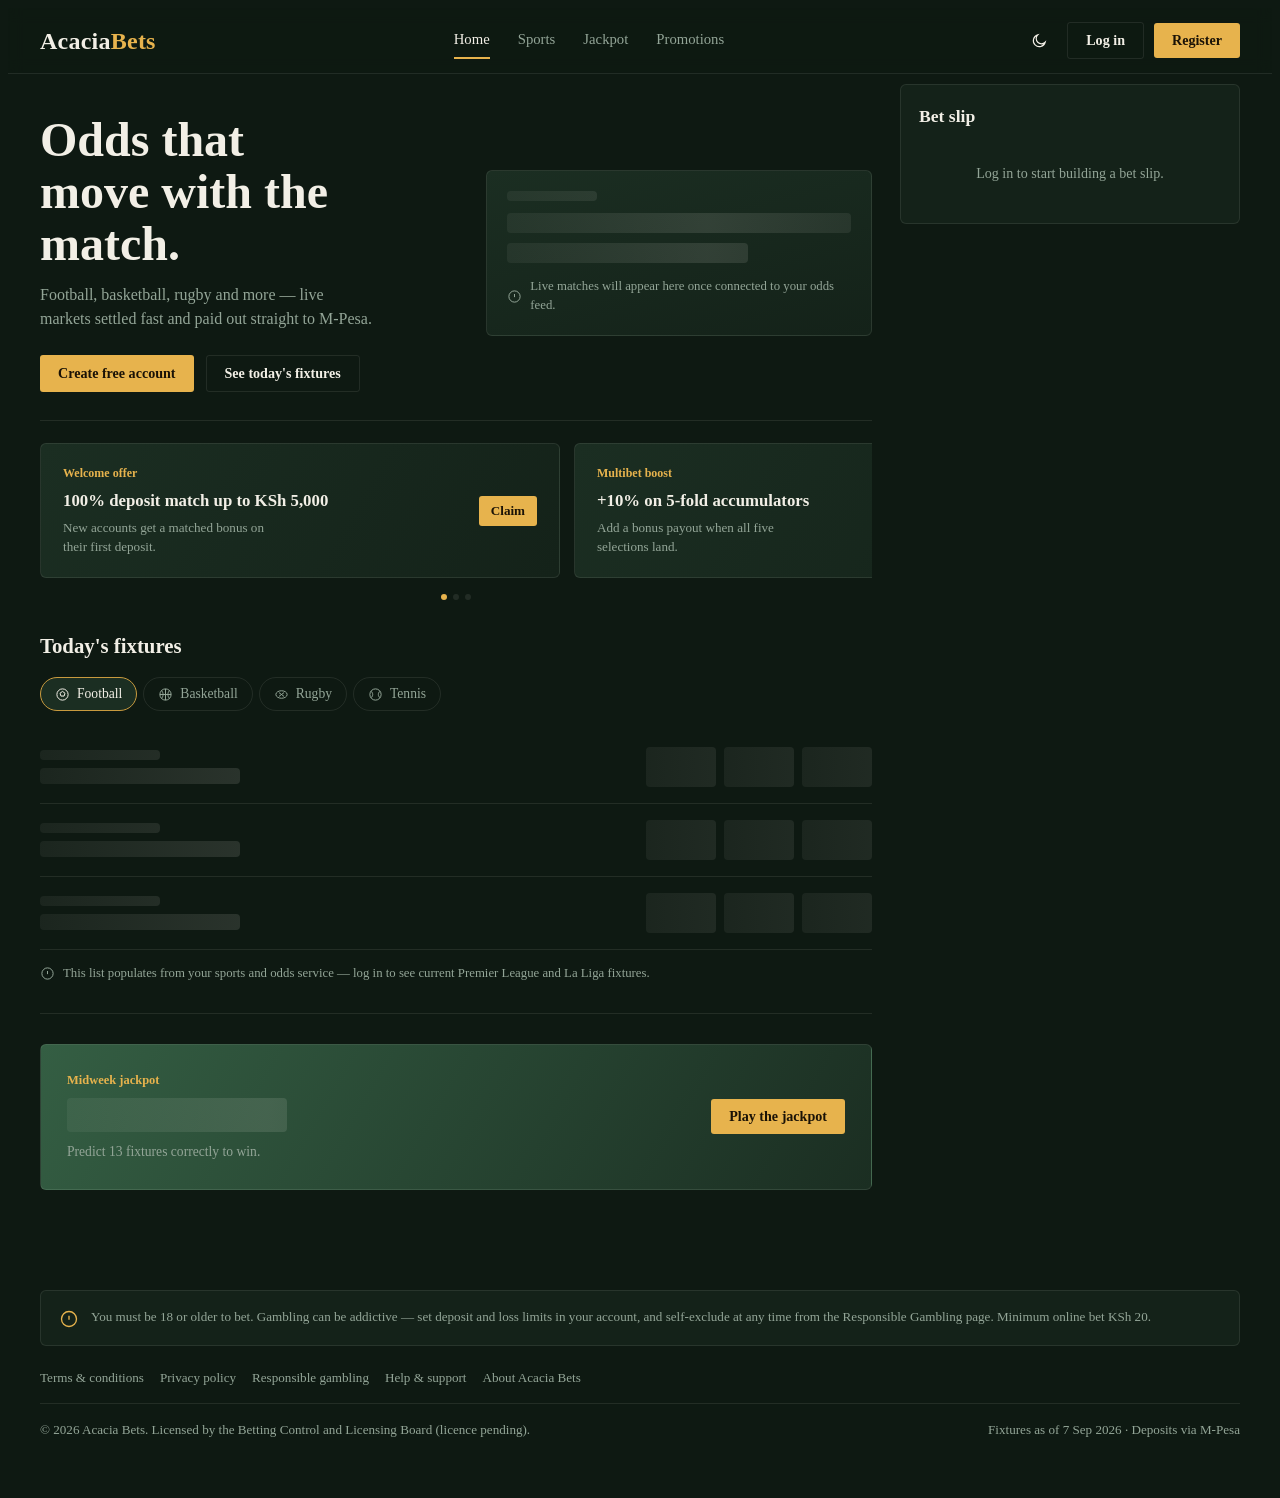
==== commit eee75ba6: "Add files via upload" ====
--- a/index.html
+++ b/index.html
@@ -4,392 +4,10 @@
 <meta charset="UTF-8">
 <meta name="viewport" content="width=device-width, initial-scale=1.0">
 <title>Acacia Bets — Betting on your terms</title>
-<style>
-  :root{
-    --bg: #0E1912;
-    --surface: #142219;
-    --surface-2: #1B2E22;
-    --gold: #E7B34D;
-    --gold-dim: #C89A3E;
-    --green: #4C8B67;
-    --green-soft: #345E43;
-    --text: #F2EFE6;
-    --text-muted: #93A597;
-    --live: #E1594F;
-    --divider: rgba(242,239,230,0.09);
-    --skeleton: rgba(242,239,230,0.06);
-    --skeleton-shine: rgba(242,239,230,0.12);
-    --radius: 3px;
-  }
-
-  body.light-mode{
-    --bg: #F6F3EA;
-    --surface: #FFFFFF;
-    --surface-2: #EEEADB;
-    --gold: #B9822E;
-    --gold-dim: #9C6E28;
-    --green: #3E7455;
-    --green-soft: #CFE0D2;
-    --text: #1C2A1F;
-    --text-muted: #5B6B5D;
-    --live: #C43F35;
-    --divider: rgba(28,42,31,0.12);
-    --skeleton: rgba(28,42,31,0.06);
-    --skeleton-shine: rgba(28,42,31,0.13);
-  }
-
-  *{ box-sizing:border-box; margin:0; padding:0; }
-
-  body{
-    background: var(--bg);
-    color: var(--text);
-    font-family: Cambria, Georgia, 'Times New Roman', serif;
-    line-height:1.5;
-    transition: background .2s ease, color .2s ease;
-    padding-bottom: 0;
-  }
-  body.logged-in{ padding-bottom: 0; }
-  @media (min-width: 1080px){ body{ padding-bottom:0 !important; } }
-  body.logged-in:not([data-desktop]){ }
-
-  a{ color:inherit; text-decoration:none; }
-  button{ font-family:inherit; cursor:pointer; border:none; background:none; color:inherit; }
-  input, select{ font-family:inherit; }
-
-  .wordmark{ font-weight:700; font-size:1.5rem; letter-spacing:0.01em; }
-  .wordmark span{ color: var(--gold); }
-
-  /* ---------- Header ---------- */
-  header{
-    position:sticky; top:0; z-index:40;
-    background: rgba(14,25,18,0.92);
-    backdrop-filter: blur(8px);
-    border-bottom:1px solid var(--divider);
-  }
-  body.light-mode header{ background: rgba(246,243,234,0.92); }
-  .header-inner{
-    max-width:1240px; margin:0 auto;
-    display:flex; align-items:center; justify-content:space-between;
-    padding: 14px 20px; gap: 16px;
-  }
-  nav.primary-nav{ display:none; gap:28px; font-size:0.92rem; color: var(--text-muted); }
-  nav.primary-nav a{ padding: 6px 0; border-bottom:2px solid transparent; transition: color .15s, border-color .15s; }
-  nav.primary-nav a.active, nav.primary-nav a:hover{ color: var(--text); border-color: var(--gold); }
-  @media (min-width:900px){ nav.primary-nav{ display:flex; } }
-
-  .header-actions{ display:flex; align-items:center; gap:10px; }
-  .btn{ padding: 9px 18px; border-radius: var(--radius); font-size: 0.88rem; font-weight:600; transition: transform .12s ease, background .15s ease; }
-  .btn:active{ transform: scale(0.97); }
-  .btn-ghost{ color: var(--text); border:1px solid var(--divider); }
-  .btn-ghost:hover{ border-color: var(--gold-dim); }
-  .btn-gold{ background: var(--gold); color:#1A1206; }
-  .btn-gold:hover{ background:#f0c063; }
-  .btn-sm{ padding:7px 12px; font-size:0.82rem; }
-  .icon-btn{ padding:8px; border-radius: var(--radius); border:1px solid transparent; display:flex; }
-  .icon-btn:hover{ border-color: var(--divider); }
-
-  .guest-actions{ display:flex; align-items:center; gap:10px; }
-  .user-actions{ display:none; align-items:center; gap:10px; position:relative; }
-  body.logged-in .guest-actions{ display:none; }
-  body.logged-in .user-actions{ display:flex; }
-
-  /* Generic guest/auth visibility toggle */
-  body.logged-in .guest-only{ display:none !important; }
-  .auth-only{ display:none; }
-  body.logged-in #hero-auth{ display:block !important; }
-  body.logged-in #hero-cta-auth{ display:flex !important; }
-  body.logged-in #fixture-live{ display:block !important; }
-  body.logged-in #jackpot .amount{ display:block !important; }
-  body.logged-in #slip-auth-wrap{ display:flex !important; }
-  body.logged-in #fixture-search-wrap{ display:block !important; }
-
-  .balance-pill{
-    display:flex; align-items:center; gap:6px;
-    background: var(--surface-2); border:1px solid var(--divider);
-    padding: 8px 14px; border-radius: var(--radius); font-size:0.85rem;
-  }
-  .balance-pill b{ color: var(--gold); font-weight:700; }
-
-  .account-wrap{ position:relative; }
-  .account-btn{ display:flex; align-items:center; gap:6px; }
-  .account-dropdown{
-    display:none; position:absolute; right:0; top:calc(100% + 8px);
-    background: var(--surface); border:1px solid var(--divider); border-radius:6px;
-    min-width:180px; padding:6px; z-index:50;
-    box-shadow: 0 12px 28px rgba(0,0,0,0.35);
-  }
-  .account-dropdown.open{ display:block; }
-  .account-dropdown a, .account-dropdown button{
-    display:block; width:100%; text-align:left; padding:9px 10px; border-radius:4px; font-size:0.86rem;
-  }
-  .account-dropdown a:hover, .account-dropdown button:hover{ background: var(--surface-2); }
-  .account-dropdown hr{ border:none; border-top:1px solid var(--divider); margin:6px 0; }
-
-  /* ---------- Layout shell ---------- */
-  .shell{ max-width:1240px; margin:0 auto; display:grid; grid-template-columns: 1fr; gap: 28px; padding: 0 20px 40px; }
-  @media (min-width:1080px){ .shell{ grid-template-columns: 1fr 340px; align-items:start; } }
-  main{ min-width:0; }
-
-  /* ---------- Hero ---------- */
-  .hero{ display:grid; grid-template-columns:1fr; gap:22px; padding: 40px 0 28px; border-bottom:1px solid var(--divider); }
-  @media (min-width:760px){ .hero{ grid-template-columns: 1.1fr 1fr; align-items:center; } }
-  .hero h1{ font-weight:700; font-size: clamp(2rem, 4.4vw, 3rem); line-height:1.08; max-width: 13ch; }
-  .hero p{ color: var(--text-muted); margin-top:14px; max-width:42ch; font-size:1rem; }
-  .hero-ctas{ display:flex; gap:12px; margin-top:24px; flex-wrap:wrap; }
-
-  /* ---------- Skeleton / empty states ---------- */
-  @keyframes shimmer{ 0%{ background-position: -200px 0; } 100%{ background-position: 200px 0; } }
-  .skel{ background: linear-gradient(90deg, var(--skeleton) 0%, var(--skeleton-shine) 50%, var(--skeleton) 100%); background-size: 400px 100%; animation: shimmer 1.8s infinite linear; border-radius: 4px; }
-  @media (prefers-reduced-motion: reduce){ .skel{ animation:none; } }
-  .empty-card{ background: linear-gradient(165deg, var(--surface-2), var(--surface)); border:1px solid var(--divider); border-radius: 6px; padding: 20px; }
-  .empty-card .skel-line{ height:14px; margin-bottom:10px; }
-  .empty-caption{ color: var(--text-muted); font-size:0.8rem; margin-top:14px; display:flex; align-items:center; gap:8px; }
-  .empty-caption svg{ width:15px; height:15px; flex-shrink:0; color: var(--text-muted); }
-
-  /* ---------- Live match card (auth) ---------- */
-  .live-card{
-    background: linear-gradient(165deg, var(--surface-2), var(--surface));
-    border:1px solid var(--divider); border-radius: 6px; padding: 20px; position:relative; overflow:hidden;
-  }
-  .live-tag{ display:inline-flex; align-items:center; gap:6px; color: var(--live); font-size:0.78rem; font-weight:700; }
-  .live-dot{ width:6px; height:6px; border-radius:50%; background:var(--live); animation: pulse 1.6s infinite; }
-  @keyframes pulse{ 0%,100%{ opacity:1; } 50%{ opacity:0.35; } }
-  .live-card .teams{ margin-top:14px; }
-  .team-row{ display:flex; justify-content:space-between; align-items:center; padding:7px 0; }
-  .team-row .score{ font-size:1.2rem; font-weight:700; font-variant-numeric: tabular-nums; }
-  .clock{ color: var(--text-muted); font-size:0.82rem; margin-top:2px; }
-
-  .odds-row{ display:grid; grid-template-columns: repeat(3,1fr); gap:8px; margin-top:16px; }
-  .odds-btn{ background: var(--surface); border:1px solid var(--divider); border-radius: var(--radius); padding: 10px 6px; text-align:center; transition: border-color .15s, background .15s; }
-  .odds-btn .label{ font-size:0.7rem; color: var(--text-muted); display:block; margin-bottom:4px; }
-  .odds-btn .price{ font-weight:700; font-variant-numeric: tabular-nums; }
-  .odds-btn:hover{ border-color: var(--gold-dim); }
-  .odds-btn.selected{ background: var(--gold); border-color: var(--gold); }
-  .odds-btn.selected .price, .odds-btn.selected .label{ color:#1A1206; }
-  .odds-btn:disabled{ opacity:0.4; cursor:not-allowed; }
-
-  /* ---------- Section headers ---------- */
-  .section{ padding: 30px 0; border-bottom:1px solid var(--divider); }
-  .section-head{ display:flex; align-items:baseline; justify-content:space-between; margin-bottom:16px; flex-wrap:wrap; gap:10px; }
-  .section-head h2{ font-weight:700; font-size:1.3rem; }
-
-  .tabs{ display:flex; gap:6px; overflow-x:auto; margin-bottom:18px; padding-bottom:2px; }
-  .tab{ display:flex; align-items:center; gap:7px; padding:8px 14px; border-radius: 999px; border:1px solid var(--divider); font-size:0.85rem; color: var(--text-muted); white-space:nowrap; flex-shrink:0; }
-  .tab svg{ width:15px; height:15px; }
-  .tab.active{ background: var(--surface-2); color: var(--text); border-color: var(--gold-dim); }
-
-  /* ---------- League filter ---------- */
-  .league-filter{ display:flex; gap:8px; overflow-x:auto; margin-bottom:16px; padding-bottom:2px; }
-  .league-chip{
-    display:flex; align-items:center; gap:6px; flex-shrink:0; white-space:nowrap;
-    padding:7px 13px; border-radius:999px; border:1px solid var(--divider);
-    font-size:0.82rem; color: var(--text-muted); background: var(--surface);
-  }
-  .league-chip .flag{ font-size:0.95rem; line-height:1; }
-  .league-chip:hover{ border-color: var(--gold-dim); }
-  .league-chip.active{ background: var(--surface-2); color: var(--text); border-color: var(--gold-dim); font-weight:600; }
-
-  /* Skeleton fixture rows (guest) */
-  .fixture-skel{ display:grid; grid-template-columns: 1fr; gap:12px; padding: 16px 0; border-bottom:1px solid var(--divider); }
-  .fixture-skel:last-child{ border-bottom:none; }
-  @media (min-width:640px){ .fixture-skel{ grid-template-columns: 1fr auto; align-items:center; } }
-  .fixture-skel .skel-league{ width:120px; height:10px; margin-bottom:8px; }
-  .fixture-skel .skel-teams{ width:200px; height:16px; }
-  .fixture-skel .skel-odds{ display:flex; gap:8px; }
-  .fixture-skel .skel-odds .skel{ width:70px; height:40px; }
-
-  /* Real fixture rows (auth) */
-  .fixture{ display:grid; grid-template-columns: 1fr; gap:12px; padding: 16px 0; border-bottom:1px solid var(--divider); }
-  .fixture:last-child{ border-bottom:none; }
-  @media (min-width:640px){ .fixture{ grid-template-columns: 1fr auto; align-items:center; } }
-  .fixture-info .league{ font-size:0.74rem; color: var(--text-muted); margin-bottom:6px; }
-  .fixture-info .matchup{ font-size:1rem; font-weight:700; }
-  .fixture-info .meta{ font-size:0.8rem; color: var(--text-muted); margin-top:4px; }
-  .fixture .odds-row{ margin-top:0; grid-template-columns:repeat(3, 78px); }
-
-  /* ---------- Extra markets (Betika-style) ---------- */
-  .market-toggle{
-    margin-top:10px; font-size:0.78rem; color: var(--gold);
-    display:inline-flex; align-items:center; gap:4px; font-weight:600;
-  }
-  .market-toggle:hover{ text-decoration: underline; }
-  .market-toggle svg{ width:12px; height:12px; transition: transform .15s ease; }
-  .market-toggle.open svg{ transform: rotate(180deg); }
-  .extra-markets{ display:none; margin-top:12px; padding-top:12px; border-top:1px dashed var(--divider); }
-  .extra-markets.open{ display:block; }
-  .market-group{ margin-bottom:12px; }
-  .market-group:last-child{ margin-bottom:0; }
-  .market-label{ font-size:0.68rem; color: var(--text-muted); text-transform:uppercase; letter-spacing:0.05em; display:block; margin-bottom:6px; }
-  .odds-row.compact{ grid-template-columns: repeat(auto-fit, minmax(64px, 1fr)); gap:6px; margin-top:0; max-width:100%; }
-  .odds-row.compact .odds-btn{ padding:7px 4px; }
-  .odds-row.compact .odds-btn .label{ font-size:0.66rem; margin-bottom:2px; }
-  .odds-row.compact .odds-btn .price{ font-size:0.86rem; }
-
-  /* ---------- Jackpot band ---------- */
-  .jackpot{ background: linear-gradient(120deg, var(--green-soft), var(--surface-2)); border:1px solid var(--divider); border-radius:6px; padding: 26px; display:flex; flex-wrap:wrap; gap:18px; align-items:center; justify-content:space-between; }
-  .jackpot .eyebrow{ color: var(--gold); font-size:0.78rem; font-weight:700; }
-  .jackpot .skel-amount{ width:220px; height:34px; margin-top:8px; }
-  .jackpot .amount{ font-size:1.9rem; font-weight:700; color: var(--gold); margin-top:6px; }
-  .jackpot .sub{ color: var(--text-muted); font-size:0.85rem; margin-top:10px; }
-
-  /* ---------- Bet slip ---------- */
-  .slip-panel{ background: var(--surface); border:1px solid var(--divider); border-radius:6px; padding: 18px; display:none; flex-direction:column; position: sticky; top: 84px; max-height: calc(100vh - 100px); }
-  @media (min-width:1080px){ .slip-panel{ display:flex; } }
-  .slip-head{ display:flex; justify-content:space-between; align-items:center; margin-bottom:14px; }
-  .slip-head h3{ font-weight:700; font-size:1.1rem; }
-  .slip-count{ background: var(--gold); color:#1A1206; font-size:0.72rem; font-weight:700; padding:2px 8px; border-radius:999px; }
-  .slip-empty{ color: var(--text-muted); font-size:0.88rem; padding: 20px 0; text-align:center; }
-  .slip-items{ overflow-y:auto; flex:1; }
-  .slip-item{ border-bottom:1px solid var(--divider); padding: 12px 0; }
-  .slip-item-top{ display:flex; justify-content:space-between; gap:8px; }
-  .slip-item-top .match{ font-size:0.82rem; color: var(--text-muted); }
-  .slip-item-pick{ font-size:0.92rem; font-weight:700; margin-top:2px; }
-  .slip-item-odds{ font-variant-numeric: tabular-nums; color: var(--gold); font-weight:700; }
-  .remove-btn{ color: var(--text-muted); font-size:1rem; line-height:1; padding:2px 4px; }
-  .remove-btn:hover{ color: var(--live); }
-  .slip-footer{ border-top:1px solid var(--divider); padding-top:14px; margin-top:10px; }
-  .stake-row{ display:flex; align-items:center; gap:10px; margin-bottom:10px; }
-  .stake-row label{ font-size:0.8rem; color: var(--text-muted); flex-shrink:0; }
-  .stake-row input{ width:100%; background: var(--surface-2); border:1px solid var(--divider); border-radius: var(--radius); padding: 9px 10px; color: var(--text); font-family:inherit; font-size:0.95rem; }
-  .stake-row input:focus{ outline:none; border-color: var(--gold-dim); }
-  .summary-row{ display:flex; justify-content:space-between; font-size:0.84rem; color: var(--text-muted); margin-bottom:6px; }
-  .summary-row b{ color: var(--text); font-variant-numeric: tabular-nums; }
-  .place-bet{ width:100%; margin-top:10px; padding:12px; font-size:0.92rem; border-radius:var(--radius); }
-  .place-bet:disabled{ background: var(--surface-2); color: var(--text-muted); cursor:not-allowed; }
-  .insufficient{ color: var(--live); font-size:0.78rem; margin-top:6px; display:none; }
-  .insufficient.show{ display:block; }
-  .quick-stakes{ display:flex; gap:6px; margin-bottom:10px; }
-  .quick-stakes button{ flex:1; padding:7px 4px; font-size:0.76rem; border:1px solid var(--divider); border-radius: var(--radius); color: var(--text-muted); }
-  .quick-stakes button:hover{ border-color: var(--gold-dim); color: var(--text); }
-
-  /* ---------- Promotions banner ---------- */
-  .promo-band{ padding: 22px 0 0; }
-  .promo-track{ display:flex; gap:14px; overflow-x:auto; scroll-snap-type: x mandatory; padding-bottom:6px; }
-  .promo-card{
-    flex: 0 0 auto; width: min(100%, 520px); scroll-snap-align:start;
-    background: linear-gradient(120deg, var(--surface-2), var(--surface));
-    border:1px solid var(--divider); border-radius:6px; padding:20px 22px;
-    display:flex; align-items:center; justify-content:space-between; gap:14px;
-  }
-  .promo-card .tag{ color: var(--gold); font-size:0.75rem; font-weight:700; margin-bottom:6px; }
-  .promo-card h3{ font-size:1.05rem; font-weight:700; }
-  .promo-card p{ color: var(--text-muted); font-size:0.82rem; margin-top:4px; max-width:32ch; }
-  .promo-dots{ display:flex; gap:6px; justify-content:center; margin-top:10px; }
-  .promo-dots span{ width:6px; height:6px; border-radius:50%; background: var(--divider); }
-  .promo-dots span.active{ background: var(--gold); }
-
-  /* ---------- Fixture search ---------- */
-  .fixture-search-row{ margin-bottom:16px; }
-  .fixture-search-row input{
-    width:100%; background: var(--surface-2); border:1px solid var(--divider);
-    border-radius: var(--radius); padding: 10px 12px; color: var(--text); font-family:inherit; font-size:0.9rem;
-  }
-  .fixture-search-row input:focus{ outline:none; border-color: var(--gold-dim); }
-  .fixture-no-match{ display:none; color: var(--text-muted); font-size:0.85rem; padding:16px 0; }
-
-  /* ---------- My Bets ---------- */
-  .mybets-list{ display:flex; flex-direction:column; gap:12px; max-height:60vh; overflow-y:auto; }
-  .mybet-card{ border:1px solid var(--divider); border-radius:6px; padding:14px; }
-  .mybet-card .row-top{ display:flex; justify-content:space-between; align-items:center; margin-bottom:8px; }
-  .mybet-status{ font-size:0.72rem; font-weight:700; padding:3px 9px; border-radius:999px; }
-  .mybet-status.pending{ background: var(--surface-2); color: var(--gold); }
-  .mybet-status.cashed{ background: var(--green-soft); color: var(--text); }
-  .mybet-sel{ font-size:0.82rem; color: var(--text-muted); padding:3px 0; }
-  .mybet-nums{ display:flex; justify-content:space-between; font-size:0.82rem; margin-top:8px; padding-top:8px; border-top:1px solid var(--divider); }
-  .mybet-nums b{ color: var(--text); }
-  .mybets-empty{ text-align:center; color: var(--text-muted); font-size:0.88rem; padding:30px 0; }
-
-  /* ---------- Deposit modal ---------- */
-  .amount-chips{ display:flex; gap:8px; flex-wrap:wrap; margin-bottom:14px; }
-  .amount-chips button{ padding:8px 14px; border:1px solid var(--divider); border-radius: 999px; font-size:0.82rem; }
-  .amount-chips button:hover, .amount-chips button.active{ border-color: var(--gold-dim); background: var(--surface-2); }
-  .deposit-processing{ display:none; text-align:center; padding:16px 0; color: var(--text-muted); font-size:0.88rem; }
-  .deposit-processing.show{ display:block; }
-
-  /* ---------- STK push phone mockup ---------- */
-  .stk-phone{ display:none; max-width:250px; margin:6px auto 0; }
-  .stk-phone.show{ display:block; }
-  .stk-bezel{
-    background: linear-gradient(160deg, #142018, #0a120c);
-    border-radius: 30px; padding: 10px; box-shadow: 0 14px 30px rgba(0,0,0,0.4);
-  }
-  .stk-notch{ width:60px; height:5px; background:#000; border-radius:4px; margin:0 auto 8px; }
-  .stk-screen{ background:#0F1B12; border-radius:18px; padding:18px 16px 14px; color:#F2EFE6; text-align:center; }
-  .stk-carrier{ font-size:0.62rem; color:#7C8C7E; letter-spacing:0.08em; margin-bottom:10px; }
-  .stk-logo{ display:inline-block; background:#4CAF50; color:#08210D; font-weight:700; font-size:0.72rem; padding:3px 9px; border-radius:4px; margin-bottom:12px; letter-spacing:0.03em; }
-  .stk-msg{ font-size:0.8rem; line-height:1.4; color:#D8E0D9; margin-bottom:14px; }
-  .stk-msg b{ color:#F2EFE6; }
-  .pin-dots{ display:flex; justify-content:center; gap:12px; margin-bottom:6px; }
-  .pin-dots .dot{ width:11px; height:11px; border-radius:50%; border:1.5px solid #5B6B5D; background:transparent; transition: background .1s ease; }
-  .pin-dots .dot.filled{ background:#E7B34D; border-color:#E7B34D; }
-  .stk-hint{ font-size:0.68rem; color:#7C8C7E; margin-bottom:14px; }
-  .keypad{ display:grid; grid-template-columns:repeat(3,1fr); gap:8px; }
-  .keypad button{
-    background:#1B2E22; border:1px solid rgba(242,239,230,0.08); color:#F2EFE6;
-    border-radius:8px; padding:10px 0; font-size:0.92rem; font-weight:600;
-  }
-  .keypad button:hover{ background:#243A2C; }
-  .keypad button.key-cancel{ color:#E1594F; font-size:0.68rem; font-weight:700; }
-  .keypad button.key-del{ font-size:0.68rem; font-weight:700; color:#93A597; }
-  .spinner{ width:26px; height:26px; border:3px solid var(--divider); border-top-color: var(--gold); border-radius:50%; margin:0 auto 12px; animation: spin 0.8s linear infinite; }
-  @keyframes spin{ to{ transform: rotate(360deg); } }
-
-  /* ---------- Mobile slip bar ---------- */
-  .mobile-slip-bar{ position:fixed; bottom:0; left:0; right:0; z-index:50; background: var(--gold); color:#1A1206; display:flex; align-items:center; justify-content:space-between; padding: 14px 18px; font-weight:700; font-size:0.9rem; }
-  .mobile-slip-bar.hidden{ display:none; }
-  @media (min-width:1080px){ .mobile-slip-bar{ display:none !important; } }
-  body.logged-in{ padding-bottom: 0; }
-  body.logged-in .mobile-slip-bar:not(.force-hidden){ display:flex; }
-  @media (max-width: 1079px){ body.logged-in.has-selections{ padding-bottom: 66px; } }
-
-  .slip-overlay{ position:fixed; inset:0; background:rgba(0,0,0,0.55); z-index:60; display:none; align-items:flex-end; }
-  .slip-overlay.open{ display:flex; }
-  .slip-overlay .slip-panel{ display:flex; width:100%; border-radius:12px 12px 0 0; max-height:80vh; position:static; }
-  .slip-close{ font-size:1.3rem; color: var(--text-muted); }
-
-  /* ---------- Footer ---------- */
-  footer{ max-width:1240px; margin:0 auto; padding: 30px 20px 50px; color: var(--text-muted); font-size:0.82rem; }
-  .rg-notice{ background: var(--surface); border:1px solid var(--divider); border-radius:6px; padding: 16px 18px; margin-bottom:22px; display:flex; gap:12px; align-items:flex-start; }
-  .rg-notice svg{ flex-shrink:0; width:20px; height:20px; color: var(--gold); margin-top:2px; }
-  .footer-links{ display:flex; flex-wrap:wrap; gap:16px; margin-bottom:16px; }
-  .footer-links a:hover{ color: var(--text); }
-  .footer-bottom{ display:flex; flex-wrap:wrap; justify-content:space-between; gap:10px; border-top:1px solid var(--divider); padding-top:16px; }
-
-  /* ---------- Modal (login / register) ---------- */
-  .modal-overlay{ position:fixed; inset:0; z-index:80; background:rgba(0,0,0,0.6); display:none; align-items:center; justify-content:center; padding: 20px; }
-  .modal-overlay.open{ display:flex; }
-  .modal{ background: var(--surface); border:1px solid var(--divider); border-radius:8px; width:100%; max-width: 400px; padding: 24px; max-height: 90vh; overflow-y:auto; }
-  .modal-head{ display:flex; justify-content:space-between; align-items:center; margin-bottom:18px; }
-  .modal-head h2{ font-weight:700; font-size:1.3rem; }
-  .modal-close{ font-size:1.2rem; color: var(--text-muted); padding:4px; }
-  .modal-close:hover{ color: var(--text); }
-  .modal-tabs{ display:flex; border:1px solid var(--divider); border-radius: var(--radius); margin-bottom:20px; overflow:hidden; }
-  .modal-tab{ flex:1; padding:9px; text-align:center; font-size:0.85rem; color: var(--text-muted); }
-  .modal-tab.active{ background: var(--surface-2); color: var(--text); font-weight:700; }
-  .form-group{ margin-bottom:14px; }
-  .form-group label{ display:block; font-size:0.8rem; color: var(--text-muted); margin-bottom:6px; }
-  .form-group input{ width:100%; background: var(--surface-2); border:1px solid var(--divider); border-radius: var(--radius); padding: 10px 12px; color: var(--text); font-size:0.92rem; }
-  .form-group input:focus{ outline:none; border-color: var(--gold-dim); }
-  .form-row-split{ display:grid; grid-template-columns:1fr 1fr; gap:10px; }
-  .checkbox-row{ display:flex; align-items:flex-start; gap:8px; margin-bottom:18px; font-size:0.8rem; color: var(--text-muted); }
-  .checkbox-row input{ margin-top:3px; flex-shrink:0; }
-  .form-submit{ width:100%; padding:12px; border-radius: var(--radius); font-size:0.92rem; }
-  .form-hint{ font-size:0.76rem; color: var(--text-muted); margin-top:14px; text-align:center; }
-  .form-confirm{ display:none; text-align:center; padding: 10px 0 4px; }
-  .form-confirm.show{ display:block; }
-  .form-confirm svg{ width:36px; height:36px; color: var(--gold); margin-bottom:12px; }
-  .form-confirm p{ font-size:0.88rem; color: var(--text-muted); margin-top:6px; }
-  .form-fields.hide{ display:none; }
-
-  /* ---------- Toast ---------- */
-  .toast{ position:fixed; bottom:24px; left:50%; transform: translateX(-50%) translateY(20px); background: var(--surface-2); border:1px solid var(--divider); color: var(--text); padding: 12px 20px; border-radius:6px; font-size:0.86rem; z-index:100; opacity:0; pointer-events:none; transition: opacity .2s ease, transform .2s ease; }
-  .toast.show{ opacity:1; transform: translateX(-50%) translateY(0); }
-
-  .visually-hidden{ position:absolute; width:1px; height:1px; overflow:hidden; clip:rect(0 0 0 0); }
-  button:focus-visible, a:focus-visible, input:focus-visible{ outline:2px solid var(--gold); outline-offset:2px; }
-</style>
+
+<link rel="stylesheet" href="styles.css">
 </head>
-<body>
+<body class="page-index">
 
 <header>
   <div class="header-inner">
@@ -1176,491 +794,8 @@
 
 <div class="toast" id="toast"></div>
 
-<script>
-  // ============ State ============
-  let balance = 5000;
-  const selections = new Map();
-
-  function formatKsh(n){ return 'KSh ' + Math.round(n).toLocaleString(); }
-  function updateHeaderBalance(){ document.getElementById('header-balance').textContent = formatKsh(balance); }
-
-  function showToast(msg){
-    const t = document.getElementById('toast');
-    t.textContent = msg;
-    t.classList.add('show');
-    clearTimeout(showToast._timer);
-    showToast._timer = setTimeout(() => t.classList.remove('show'), 2600);
-  }
-
-  // ============ Theme toggle ============
-  const themeToggle = document.getElementById('theme-toggle');
-  const iconMoon = document.getElementById('theme-icon-moon');
-  const iconSun = document.getElementById('theme-icon-sun');
-  themeToggle.addEventListener('click', () => {
-    const isLight = document.body.classList.toggle('light-mode');
-    iconMoon.style.display = isLight ? 'none' : 'inline';
-    iconSun.style.display = isLight ? 'inline' : 'none';
-    themeToggle.setAttribute('aria-label', isLight ? 'Switch to dark mode' : 'Switch to light mode');
-  });
-
-  // ============ Promotions carousel ============
-  const promoTrack = document.getElementById('promo-track');
-  const promoDots = document.querySelectorAll('#promo-dots span');
-  let promoIndex = 0;
-  function goToPromo(i){
-    promoIndex = i;
-    const card = promoTrack.children[i];
-    if (card) promoTrack.scrollTo({ left: card.offsetLeft - 20, behavior: 'smooth' });
-    promoDots.forEach((d, idx) => d.classList.toggle('active', idx === i));
-  }
-  promoDots.forEach(dot => dot.addEventListener('click', () => goToPromo(parseInt(dot.getAttribute('data-i')))));
-  setInterval(() => { goToPromo((promoIndex + 1) % promoDots.length); }, 6000);
-
-  // ============ Market toggle (+ more markets) ============
-  document.querySelectorAll('.market-toggle').forEach(btn => {
-    btn.addEventListener('click', () => {
-      const panel = btn.nextElementSibling;
-      const isOpen = panel.classList.toggle('open');
-      btn.classList.toggle('open', isOpen);
-      btn.firstChild.textContent = isOpen ? 'Hide markets ' : '+ more markets ';
-    });
-  });
-
-  // ============ Fixture search ============
-  const fixtureSearch = document.getElementById('fixture-search');
-  if (fixtureSearch){
-    fixtureSearch.addEventListener('input', applyFixtureFilters);
-  }
-
-  // ============ Quick stake buttons ============
-  document.querySelectorAll('.quick-stakes button').forEach(btn => {
-    btn.addEventListener('click', () => {
-      const panel = btn.closest('.slip-footer');
-      const input = panel.querySelector('input[type="number"]');
-      if (btn.hasAttribute('data-add')){
-        const add = parseFloat(btn.getAttribute('data-add'));
-        input.value = (parseFloat(input.value) || 0) + add;
-      } else if (btn.hasAttribute('data-max')){
-        input.value = Math.max(20, Math.floor(balance));
-      }
-      renderSlip();
-    });
-  });
-
-  // ============ My Bets ============
-  let placedBets = [];
-  let betIdCounter = 1;
-
-  function renderMyBets(){
-    const list = document.getElementById('mybets-list');
-    if (placedBets.length === 0){
-      list.innerHTML = '<div class="mybets-empty">No bets placed yet this session.</div>';
-      return;
-    }
-    list.innerHTML = placedBets.slice().reverse().map(bet => `
-      <div class="mybet-card">
-        <div class="row-top">
-          <span class="mybet-status ${bet.status === 'pending' ? 'pending' : 'cashed'}">${bet.status === 'pending' ? 'Pending' : 'Cashed out'}</span>
-          <span style="font-size:0.78rem; color:var(--text-muted);">#${bet.id}</span>
-        </div>
-        ${bet.selections.map(s => `<div class="mybet-sel">${s.pick} <span style="color:var(--gold)">@ ${s.odds.toFixed(2)}</span></div>`).join('')}
-        <div class="mybet-nums">
-          <span>Stake <b>${formatKsh(bet.stake)}</b></span>
-          <span>Potential <b>${formatKsh(bet.potentialWin)}</b></span>
-        </div>
-        ${bet.status === 'pending' ? `<button class="btn btn-gold btn-sm" style="width:100%; margin-top:10px;" data-cashout="${bet.id}">Cash out for ${formatKsh(bet.stake * bet.totalOdds * 0.85)}</button>` : ''}
-      </div>
-    `).join('');
-  }
-
-  document.getElementById('mybets-list').addEventListener('click', (e) => {
-    const id = e.target.getAttribute('data-cashout');
-    if (!id) return;
-    const bet = placedBets.find(b => b.id === parseInt(id));
-    if (!bet || bet.status !== 'pending') return;
-    const cashOutValue = Math.round(bet.stake * bet.totalOdds * 0.85);
-    balance += cashOutValue;
-    bet.status = 'cashed_out';
-    updateHeaderBalance();
-    renderMyBets();
-    showToast('Cashed out for ' + formatKsh(cashOutValue));
-  });
-
-  const mybetsOverlay = document.getElementById('mybets-overlay');
-  document.getElementById('menu-mybets').addEventListener('click', (e) => {
-    e.preventDefault();
-    document.getElementById('account-dropdown').classList.remove('open');
-    renderMyBets();
-    mybetsOverlay.classList.add('open');
-  });
-  document.getElementById('mybets-close').addEventListener('click', () => mybetsOverlay.classList.remove('open'));
-  mybetsOverlay.addEventListener('click', (e) => { if (e.target === mybetsOverlay) mybetsOverlay.classList.remove('open'); });
-
-  // ============ Responsible gambling modal ============
-  const rgOverlay = document.getElementById('rg-overlay');
-  document.getElementById('menu-rg').addEventListener('click', (e) => {
-    e.preventDefault();
-    document.getElementById('account-dropdown').classList.remove('open');
-    rgOverlay.classList.add('open');
-  });
-  document.getElementById('rg-close').addEventListener('click', () => rgOverlay.classList.remove('open'));
-  rgOverlay.addEventListener('click', (e) => { if (e.target === rgOverlay) rgOverlay.classList.remove('open'); });
-  document.getElementById('rg-save').addEventListener('click', () => {
-    const val = document.getElementById('rg-deposit-limit').value;
-    if (val) showToast('Daily deposit limit set to ' + formatKsh(parseFloat(val)));
-    rgOverlay.classList.remove('open');
-  });
-  document.getElementById('rg-selfexclude').addEventListener('click', (e) => {
-    e.preventDefault();
-    rgOverlay.classList.remove('open');
-    document.getElementById('logout-btn').click();
-    showToast('You are self-excluded for 24 hours.');
-  });
-
-  // ============ Deposit modal ============
-  const depositOverlay = document.getElementById('deposit-overlay');
-  const depositFormWrap = document.getElementById('deposit-form-wrap');
-  const depositProcessing = document.getElementById('deposit-processing');
-  const depositProcessingText = document.getElementById('deposit-processing-text');
-  const depositConfirm = document.getElementById('deposit-confirm');
-  const depositAmountInput = document.getElementById('deposit-amount');
-  const stkPhone = document.getElementById('deposit-stk');
-  const pinDots = document.querySelectorAll('#pin-dots .dot');
-  let pinDigits = [];
-  let pendingDepositAmount = 0;
-
-  function resetPin(){
-    pinDigits = [];
-    pinDots.forEach(d => d.classList.remove('filled'));
-  }
-
-  function openDeposit(){
-    depositFormWrap.style.display = 'block';
-    depositProcessing.classList.remove('show');
-    stkPhone.classList.remove('show');
-    depositConfirm.classList.remove('show');
-    resetPin();
-    depositOverlay.classList.add('open');
-  }
-  function closeDeposit(){
-    depositOverlay.classList.remove('open');
-    stkPhone.classList.remove('show');
-    depositProcessing.classList.remove('show');
-    depositFormWrap.style.display = 'block';
-  }
-
-  document.getElementById('deposit-close').addEventListener('click', closeDeposit);
-  document.getElementById('deposit-confirm-close').addEventListener('click', closeDeposit);
-  depositOverlay.addEventListener('click', (e) => { if (e.target === depositOverlay) closeDeposit(); });
-
-  document.querySelectorAll('.header-actions .btn-ghost.btn-sm').forEach(b => b.addEventListener('click', openDeposit));
-  document.querySelectorAll('#hero-cta-auth .btn-gold').forEach(b => b.addEventListener('click', openDeposit));
-
-  document.querySelectorAll('#amount-chips button').forEach(chip => {
-    chip.addEventListener('click', () => {
-      document.querySelectorAll('#amount-chips button').forEach(c => c.classList.remove('active'));
-      chip.classList.add('active');
-      depositAmountInput.value = chip.getAttribute('data-amount');
-    });
-  });
-
-  document.getElementById('deposit-submit').addEventListener('click', () => {
-    const amount = parseFloat(depositAmountInput.value) || 0;
-    const phone = document.getElementById('deposit-phone').value.trim();
-    if (amount < 20 || !phone) { showToast('Enter a phone number and an amount of at least KSh 20.'); return; }
-    pendingDepositAmount = amount;
-    depositFormWrap.style.display = 'none';
-    depositProcessingText.textContent = 'Sending payment request to ' + phone + '…';
-    depositProcessing.classList.add('show');
-    setTimeout(() => {
-      depositProcessing.classList.remove('show');
-      document.getElementById('stk-amount').textContent = formatKsh(pendingDepositAmount);
-      resetPin();
-      stkPhone.classList.add('show');
-    }, 1400);
-  });
-
-  function confirmStkPin(){
-    stkPhone.classList.remove('show');
-    depositProcessingText.textContent = 'Confirming M-Pesa payment…';
-    depositProcessing.classList.add('show');
-    setTimeout(() => {
-      balance += pendingDepositAmount;
-      updateHeaderBalance();
-      depositProcessing.classList.remove('show');
-      document.getElementById('deposit-confirm-title').textContent = 'Deposit successful — ' + formatKsh(pendingDepositAmount);
-      depositConfirm.classList.add('show');
-    }, 1300);
-  }
-
-  document.querySelectorAll('.keypad button[data-key]').forEach(key => {
-    key.addEventListener('click', () => {
-      if (pinDigits.length >= 4) return;
-      pinDigits.push(key.getAttribute('data-key'));
-      pinDots[pinDigits.length - 1].classList.add('filled');
-      if (pinDigits.length === 4) setTimeout(confirmStkPin, 250);
-    });
-  });
-  document.getElementById('stk-del').addEventListener('click', () => {
-    if (pinDigits.length === 0) return;
-    pinDigits.pop();
-    pinDots[pinDigits.length].classList.remove('filled');
-  });
-  document.getElementById('stk-cancel').addEventListener('click', () => {
-    stkPhone.classList.remove('show');
-    depositFormWrap.style.display = 'block';
-    showToast('M-Pesa payment cancelled.');
-  });
-
-  // ============ Withdraw modal ============
-  const withdrawOverlay = document.getElementById('withdraw-overlay');
-  const withdrawFormWrap = document.getElementById('withdraw-form-wrap');
-  const withdrawProcessing = document.getElementById('withdraw-processing');
-  const withdrawConfirm = document.getElementById('withdraw-confirm');
-  const withdrawAmountInput = document.getElementById('withdraw-amount');
-
-  function openWithdraw(){
-    document.getElementById('account-dropdown').classList.remove('open');
-    document.getElementById('withdraw-available').textContent = formatKsh(balance);
-    withdrawFormWrap.style.display = 'block';
-    withdrawProcessing.classList.remove('show');
-    withdrawConfirm.classList.remove('show');
-    document.getElementById('withdraw-insufficient').classList.remove('show');
-    withdrawOverlay.classList.add('open');
-  }
-  function closeWithdraw(){ withdrawOverlay.classList.remove('open'); }
-
-  document.getElementById('menu-withdraw').addEventListener('click', (e) => { e.preventDefault(); openWithdraw(); });
-  document.getElementById('withdraw-close').addEventListener('click', closeWithdraw);
-  document.getElementById('withdraw-confirm-close').addEventListener('click', closeWithdraw);
-  withdrawOverlay.addEventListener('click', (e) => { if (e.target === withdrawOverlay) closeWithdraw(); });
-
-  document.querySelectorAll('#withdraw-chips button').forEach(chip => {
-    chip.addEventListener('click', () => {
-      const pct = parseFloat(chip.getAttribute('data-pct'));
-      withdrawAmountInput.value = Math.floor(balance * pct / 100);
-    });
-  });
-
-  document.getElementById('withdraw-submit').addEventListener('click', () => {
-    const amount = parseFloat(withdrawAmountInput.value) || 0;
-    const phone = document.getElementById('withdraw-phone').value.trim();
-    const insufficientEl = document.getElementById('withdraw-insufficient');
-    if (!phone || amount < 50) { showToast('Enter a phone number and an amount of at least KSh 50.'); return; }
-    if (amount > balance) { insufficientEl.classList.add('show'); return; }
-    insufficientEl.classList.remove('show');
-    withdrawFormWrap.style.display = 'none';
-    withdrawProcessing.classList.add('show');
-    setTimeout(() => {
-      balance -= amount;
-      updateHeaderBalance();
-      withdrawProcessing.classList.remove('show');
-      document.getElementById('withdraw-confirm-title').textContent = 'Withdrawal successful — ' + formatKsh(amount);
-      withdrawConfirm.classList.add('show');
-    }, 1500);
-  });
-
-  // ============ Sport tabs ============
-  document.querySelectorAll('.tab').forEach(tab => {
-    tab.addEventListener('click', () => {
-      document.querySelectorAll('.tab').forEach(t => t.classList.remove('active'));
-      tab.classList.add('active');
-      const sport = tab.getAttribute('data-sport');
-      ['football','basketball','rugby','tennis'].forEach(s => {
-        const el = document.getElementById('fixture-list-' + s);
-        if (el) el.style.display = (s === sport) ? 'block' : 'none';
-      });
-      document.getElementById('league-filter').style.display = (sport === 'football') ? 'flex' : 'none';
-    });
-  });
-
-  // ============ League filter + search (combined) ============
-  let activeLeague = 'all';
-  function applyFixtureFilters(){
-    const q = (fixtureSearch ? fixtureSearch.value : '').trim().toLowerCase();
-    document.querySelectorAll('#fixture-list-football .fixture').forEach(row => {
-      const league = row.querySelector('.league').textContent;
-      const text = row.querySelector('.fixture-info').textContent.toLowerCase();
-      const matchesLeague = activeLeague === 'all' || league === activeLeague;
-      const matchesSearch = !q || text.includes(q);
-      row.style.display = (matchesLeague && matchesSearch) ? '' : 'none';
-    });
-  }
-  document.querySelectorAll('.league-chip').forEach(chip => {
-    chip.addEventListener('click', () => {
-      document.querySelectorAll('.league-chip').forEach(c => c.classList.remove('active'));
-      chip.classList.add('active');
-      activeLeague = chip.getAttribute('data-league');
-      applyFixtureFilters();
-    });
-  });
-
-  // ============ Auth modal ============
-  const overlay = document.getElementById('auth-overlay');
-  const modalTitle = document.getElementById('modal-title');
-  const loginForm = document.getElementById('login-form');
-  const registerForm = document.getElementById('register-form');
-  const confirmPanel = document.getElementById('form-confirm');
-  const modalTabs = document.querySelectorAll('.modal-tab');
-
-  function setMode(mode){
-    modalTabs.forEach(t => t.classList.toggle('active', t.getAttribute('data-mode') === mode));
-    loginForm.style.display = mode === 'login' ? 'block' : 'none';
-    registerForm.style.display = mode === 'register' ? 'block' : 'none';
-    confirmPanel.classList.remove('show');
-    modalTitle.textContent = mode === 'login' ? 'Log in' : 'Create your account';
-  }
-
-  function openModal(mode){ setMode(mode); overlay.classList.add('open'); document.body.style.overflow = 'hidden'; }
-  function closeModal(){ overlay.classList.remove('open'); document.body.style.overflow = ''; }
-
-  document.getElementById('open-login').addEventListener('click', () => openModal('login'));
-  document.getElementById('open-register').addEventListener('click', () => openModal('register'));
-  document.getElementById('hero-register').addEventListener('click', () => openModal('register'));
-  document.getElementById('modal-close').addEventListener('click', closeModal);
-  document.getElementById('confirm-close').addEventListener('click', closeModal);
-  overlay.addEventListener('click', (e) => { if (e.target === overlay) closeModal(); });
-  document.addEventListener('keydown', (e) => { if (e.key === 'Escape' && overlay.classList.contains('open')) closeModal(); });
-  modalTabs.forEach(tab => tab.addEventListener('click', () => setMode(tab.getAttribute('data-mode'))));
-  document.querySelectorAll('[data-switch-to]').forEach(link => {
-    link.addEventListener('click', (e) => { e.preventDefault(); setMode(link.getAttribute('data-switch-to')); });
-  });
-
-  function logIn(){
-    document.body.classList.add('logged-in');
-    updateHeaderBalance();
-    loginForm.style.display = 'none';
-    registerForm.style.display = 'none';
-    confirmPanel.classList.add('show');
-  }
-
-  loginForm.addEventListener('submit', (e) => { e.preventDefault(); logIn(); });
-  registerForm.addEventListener('submit', (e) => { e.preventDefault(); logIn(); });
-
-  // ============ Account dropdown ============
-  const accountBtn = document.getElementById('account-btn');
-  const accountDropdown = document.getElementById('account-dropdown');
-  accountBtn.addEventListener('click', (e) => { e.stopPropagation(); accountDropdown.classList.toggle('open'); });
-  document.addEventListener('click', () => accountDropdown.classList.remove('open'));
-
-  document.getElementById('logout-btn').addEventListener('click', () => {
-    document.body.classList.remove('logged-in');
-    document.body.classList.remove('has-selections');
-    accountDropdown.classList.remove('open');
-    selections.clear();
-    renderSlip();
-    showToast('Logged out');
-  });
-
-  // ============ Bet slip ============
-  function keyFor(match, pick){ return match + '::' + pick; }
-
-  function renderSlip(){
-    const items = Array.from(selections.values());
-    const count = items.length;
-    const totalOdds = items.length ? items.reduce((acc, s) => acc * s.odds, 1) : 0;
-
-    const buildRow = (s) => `
-      <div class="slip-item">
-        <div class="slip-item-top">
-          <div><div class="slip-item-top match">${s.match}</div><div class="slip-item-pick">${s.pick}</div></div>
-          <div style="display:flex; align-items:flex-start; gap:10px;">
-            <span class="slip-item-odds">${s.odds.toFixed(2)}</span>
-            <button class="remove-btn" data-key="${s.key}" aria-label="Remove selection">✕</button>
-          </div>
-        </div>
-      </div>`;
-    const rowsHtml = items.map(buildRow).join('');
-
-    document.getElementById('desktop-items').innerHTML = rowsHtml;
-    document.getElementById('mobile-items').innerHTML = rowsHtml;
-
-    document.getElementById('desktop-empty').style.display = count ? 'none' : 'block';
-    document.getElementById('desktop-footer').style.display = count ? 'block' : 'none';
-    const dCount = document.getElementById('desktop-count');
-    dCount.style.display = count ? 'inline-block' : 'none';
-    dCount.textContent = count;
-
-    document.getElementById('mobile-footer').style.display = count ? 'block' : 'none';
-    const isLoggedIn = document.body.classList.contains('logged-in');
-    document.getElementById('mobile-bar').classList.toggle('force-hidden', !(isLoggedIn && count > 0));
-    document.body.classList.toggle('has-selections', isLoggedIn && count > 0);
-    document.getElementById('mobile-bar-text').textContent = count + (count === 1 ? ' selection' : ' selections');
-
-    const stakeD = parseFloat(document.getElementById('desktop-stake').value) || 0;
-    const stakeM = parseFloat(document.getElementById('mobile-stake').value) || 0;
-    document.getElementById('desktop-total-odds').textContent = totalOdds ? totalOdds.toFixed(2) : '0.00';
-    document.getElementById('mobile-total-odds').textContent = totalOdds ? totalOdds.toFixed(2) : '0.00';
-    document.getElementById('desktop-potential').textContent = formatKsh(stakeD * totalOdds);
-    document.getElementById('mobile-potential').textContent = formatKsh(stakeM * totalOdds);
-    document.getElementById('mobile-bar-odds').textContent = count ? 'Total ' + totalOdds.toFixed(2) + ' →' : 'View slip →';
-
-    const dInsufficient = stakeD > balance && count > 0;
-    const mInsufficient = stakeM > balance && count > 0;
-    document.getElementById('desktop-insufficient').classList.toggle('show', dInsufficient);
-    document.getElementById('mobile-insufficient').classList.toggle('show', mInsufficient);
-    document.getElementById('desktop-place').disabled = count === 0 || dInsufficient;
-    document.getElementById('mobile-place').disabled = count === 0 || mInsufficient;
-
-    document.querySelectorAll('.odds-row[data-match] .odds-btn[data-pick]').forEach(btn => {
-      const row = btn.closest('.odds-row');
-      const match = row.getAttribute('data-match');
-      const pick = btn.getAttribute('data-pick');
-      btn.classList.toggle('selected', selections.has(keyFor(match, pick)));
-    });
-  }
-
-  document.querySelectorAll('.odds-row[data-match] .odds-btn[data-odds]').forEach(btn => {
-    btn.addEventListener('click', () => {
-      if (!document.body.classList.contains('logged-in')) { openModal('login'); return; }
-      const row = btn.closest('.odds-row');
-      const match = row.getAttribute('data-match');
-      const pick = btn.getAttribute('data-pick');
-      const odds = parseFloat(btn.getAttribute('data-odds'));
-      const k = keyFor(match, pick);
-      const label = btn.querySelector('.label').textContent;
-
-      Array.from(selections.keys()).forEach(existingKey => {
-        if (existingKey.startsWith(match + '::')) selections.delete(existingKey);
-      });
-      if (!selections.has(k)) selections.set(k, { key: k, match, pick: match + ' — ' + label, odds });
-      renderSlip();
-    });
-  });
-
-  document.addEventListener('click', (e) => {
-    if (e.target.matches('.remove-btn')) { selections.delete(e.target.getAttribute('data-key')); renderSlip(); }
-  });
-
-  ['desktop-stake', 'mobile-stake'].forEach(id => document.getElementById(id).addEventListener('input', renderSlip));
-
-  function placeBet(stakeInputId){
-    const stake = parseFloat(document.getElementById(stakeInputId).value) || 0;
-    const totalOdds = Array.from(selections.values()).reduce((acc, s) => acc * s.odds, 1);
-    if (selections.size === 0 || stake > balance || stake <= 0) return;
-    balance -= stake;
-    updateHeaderBalance();
-    placedBets.push({
-      id: betIdCounter++,
-      selections: Array.from(selections.values()).map(s => ({ pick: s.pick, odds: s.odds })),
-      stake, totalOdds, potentialWin: stake * totalOdds, status: 'pending'
-    });
-    showToast('Bet placed — ' + formatKsh(stake) + ' staked, potential win ' + formatKsh(stake * totalOdds));
-    selections.clear();
-    renderSlip();
-    document.getElementById('slip-overlay').classList.remove('open');
-  }
-  document.getElementById('desktop-place').addEventListener('click', () => placeBet('desktop-stake'));
-  document.getElementById('mobile-place').addEventListener('click', () => placeBet('mobile-stake'));
-
-  // Mobile slip open/close
-  const slipOverlay = document.getElementById('slip-overlay');
-  document.getElementById('mobile-bar').addEventListener('click', () => slipOverlay.classList.add('open'));
-  document.getElementById('slip-close').addEventListener('click', () => slipOverlay.classList.remove('open'));
-  slipOverlay.addEventListener('click', (e) => { if (e.target === slipOverlay) slipOverlay.classList.remove('open'); });
-
-  renderSlip();
-</script>
-
+
+
+<script src="scripts.js"></script>
 </body>
 </html>
--- a/styles.css
+++ b/styles.css
@@ -0,0 +1,8292 @@
+/* Styles for page-games */
+
+  
+body.page-games {
+    --bg: #FFFFFF;
+    --bg-rgb: 255,255,255;
+    --bg-alt: #F6F5F1;
+    --surface: #FFFFFF;
+    --surface-alt: #F1EFE8;
+    --text: #14181A;
+    --text-rgb: 20,24,26;
+    --ink: #14181A;
+    --gold: #F2A93B;
+    --gold-dim: #C98A2C;
+    --coral: #D6472E;
+    --mint: #1B9C6E;
+    --line: rgba(20,24,26,0.12);
+    --display: Cambria, Georgia, "Times New Roman", serif;
+    --body: Cambria, Georgia, "Times New Roman", serif;
+    --mono: Cambria, Georgia, "Times New Roman", serif;
+    color-scheme: light;
+  }
+
+  
+body.page-games [data-theme="dark"] {
+    --bg: #0B0D0C;
+    --bg-rgb: 11,13,12;
+    --bg-alt: #14181A;
+    --surface: #14181A;
+    --surface-alt: #1B211F;
+    --text: #F4EFE2;
+    --text-rgb: 244,239,226;
+    --ink: #14181A;
+    --coral: #FF6B52;
+    --mint: #4FD1A5;
+    --line: rgba(244,239,226,0.14);
+    color-scheme: dark;
+  }
+
+  
+body.page-games * {box-sizing:border-box; margin:0; padding:0;}
+
+  
+body.page-games {scroll-behavior:smooth; width:100%; overflow-x:hidden;}
+
+  
+body.page-games {width:100%; overflow-x:hidden;}
+
+  
+body.page-games {
+    background: var(--bg);
+    color: var(--text);
+    font-family: var(--body);
+    line-height:1.5;
+    transition: background .2s, color .2s;
+  }
+
+  
+body.page-games a {color:inherit; text-decoration:none;}
+
+  
+body.page-games img {max-width:100%; display:block;}
+
+  
+body.page-games button {font-family:inherit; cursor:pointer;}
+
+  
+body.page-games :focus-visible {outline:2px solid var(--gold); outline-offset:2px;}
+
+
+  
+body.page-games .wrap {max-width:1500px; margin:0 auto; padding:0 40px;}
+
+
+  
+/* ===== demo banner ===== */
+
+  
+body.page-games .demo-banner {
+    background: var(--gold);
+    color:var(--ink);
+    font-family: var(--mono);
+    font-size:12.5px;
+    font-weight:600;
+    letter-spacing:.02em;
+    text-align:center;
+    padding:9px 16px;
+  }
+
+
+  
+/* ===== nav ===== */
+
+  
+body.page-games header.nav {
+    position:sticky; top:0; z-index:50;
+    background: rgba(var(--bg-rgb), 0.92);
+    backdrop-filter: blur(10px);
+    border-bottom:1px solid var(--line);
+  }
+
+  
+body.page-games .nav-inner {
+    display:flex; align-items:center; justify-content:space-between;
+    padding:16px 24px;
+  }
+
+  
+body.page-games .logo {
+    font-family:var(--display);
+    font-weight:800;
+    font-size:24px;
+    letter-spacing:.01em;
+    display:flex; align-items:center; gap:8px;
+  }
+
+  
+body.page-games .logo .dot {color:var(--gold);}
+
+  
+body.page-games nav.links {display:flex; gap:28px; font-size:14.5px; font-weight:500;}
+
+  
+body.page-games nav.links a {color:rgba(var(--text-rgb),0.75); transition:color .15s;}
+
+  
+body.page-games nav.links a:hover {color:var(--text);}
+
+  
+body.page-games nav.links a.nav-active {color:var(--gold);}
+
+  
+body.page-games .nav-actions {display:flex; gap:10px; align-items:center;}
+
+  
+body.page-games .logged-out-actions {display:flex; gap:10px;}
+
+  
+body.page-games .theme-toggle {
+    width:38px; height:38px; border-radius:8px; border:1px solid var(--line);
+    background:transparent; font-size:16px; display:flex; align-items:center; justify-content:center;
+    transition:all .15s;
+  }
+
+  
+body.page-games .theme-toggle:hover {border-color:var(--gold);}
+
+  
+body.page-games .btn {
+    font-size:14px; font-weight:600; padding:10px 18px; border-radius:6px;
+    border:1px solid var(--line); background:transparent; color:var(--text);
+    transition:all .15s;
+  }
+
+  
+body.page-games .btn:hover {border-color:var(--text);}
+
+  
+body.page-games .btn-gold {
+    background:var(--gold); color:var(--ink); border-color:var(--gold);
+  }
+
+  
+body.page-games .btn-gold:hover {background:#ffbf5c; border-color:#ffbf5c;}
+
+  
+body.page-games .menu-toggle {display:none; background:none; border:none; color:var(--text); font-size:22px;}
+
+
+  
+/* ===== hero / scoreboard ===== */
+
+  
+body.page-games .hero {
+    position:relative;
+    background:
+      radial-gradient(ellipse 900px 500px at 80% -10%, rgba(242,169,59,0.14), transparent 60%),
+      linear-gradient(180deg, var(--surface-alt) 0%, var(--surface) 100%);
+    border-bottom:1px solid var(--line);
+    overflow:hidden;
+  }
+
+  
+body.page-games .hero-inner {
+    padding:72px 24px 48px;
+    display:grid; grid-template-columns: 1.1fr 0.9fr; gap:48px; align-items:center;
+  }
+
+  
+body.page-games .eyebrow {
+    font-family:var(--mono); font-size:12px; color:var(--gold-dim);
+    letter-spacing:.12em; text-transform:uppercase; margin-bottom:18px;
+    display:flex; align-items:center; gap:8px;
+  }
+
+  
+body.page-games .eyebrow .live-pip {
+    width:7px; height:7px; border-radius:50%; background:var(--coral);
+    box-shadow:0 0 0 0 rgba(232,92,65,0.6);
+    animation: pulse 1.8s infinite;
+  }
+
+  
+@keyframes pulse{
+    0%{box-shadow:0 0 0 0 rgba(232,92,65,0.55);}
+    70%{box-shadow:0 0 0 8px rgba(232,92,65,0);}
+    100%{box-shadow:0 0 0 0 rgba(232,92,65,0);}
+  }
+
+  
+body.page-games h1 {
+    font-family:var(--display); font-weight:800;
+    font-size:clamp(40px, 5.4vw, 68px);
+    line-height:0.96; letter-spacing:-.01em;
+    margin-bottom:20px;
+  }
+
+  
+body.page-games h1 .accent {color:var(--gold);}
+
+  
+body.page-games .hero-sub {
+    font-size:17px; color:rgba(var(--text-rgb),0.72); max-width:44ch; margin-bottom:30px;
+  }
+
+  
+body.page-games .hero-cta {display:flex; gap:12px; flex-wrap:wrap;}
+
+  
+body.page-games .btn-lg {padding:14px 26px; font-size:15px; border-radius:7px;}
+
+
+  
+/* flip scoreboard */
+
+  
+body.page-games .scoreboard {
+    background: var(--bg);
+    border:1px solid var(--line);
+    border-radius:14px;
+    overflow:hidden;
+    box-shadow: 0 30px 60px -20px rgba(0,0,0,0.6);
+  }
+
+  
+body.page-games .scoreboard-head {
+    display:flex; align-items:center; justify-content:space-between;
+    padding:14px 18px; border-bottom:1px solid var(--line);
+    font-family:var(--mono); font-size:11.5px; color:rgba(var(--text-rgb),0.55);
+    text-transform:uppercase; letter-spacing:.08em;
+  }
+
+  
+body.page-games .flip-row {
+    display:grid; grid-template-columns: 1fr auto auto auto;
+    align-items:center; gap:10px;
+    padding:16px 18px; border-bottom:1px solid var(--line);
+  }
+
+  
+body.page-games .flip-row:last-child {border-bottom:none;}
+
+  
+body.page-games .fixture {font-size:13.5px; font-weight:600;}
+
+  
+body.page-games .fixture .vs {color:rgba(var(--text-rgb),0.4); font-weight:400; margin:0 4px;}
+
+  
+body.page-games .flip-tile {
+    font-family:var(--mono); font-weight:600; font-size:14px;
+    background:var(--surface-alt); color:var(--gold-dim);
+    border:1px solid rgba(242,169,59,0.35);
+    border-radius:5px; padding:7px 10px; min-width:52px; text-align:center;
+  }
+
+
+  
+/* ===== section shell ===== */
+
+  
+body.page-games section {padding:64px 0;}
+
+  
+body.page-games .section-head {
+    display:flex; align-items:baseline; justify-content:space-between; gap:16px;
+    margin-bottom:28px; flex-wrap:wrap;
+  }
+
+  
+body.page-games h2 {font-family:var(--display); font-weight:700; font-size:clamp(26px,3.2vw,36px);}
+
+  
+body.page-games .section-note {font-size:13.5px; color:rgba(var(--text-rgb),0.55); font-family:var(--mono);}
+
+
+  
+/* sport tabs */
+
+  
+body.page-games .tabs {display:flex; gap:8px; margin-bottom:24px; flex-wrap:wrap;}
+
+  
+body.page-games .tab {
+    font-size:13.5px; font-weight:600; padding:8px 16px; border-radius:20px;
+    border:1px solid var(--line); background:rgba(var(--text-rgb),0.03);
+    color:rgba(var(--text-rgb),0.65);
+  }
+
+  
+body.page-games .tab.active {background:var(--gold); border-color:var(--gold); color:var(--ink);}
+
+
+  
+/* match card */
+
+  
+body.page-games .matches {display:flex; flex-direction:column; gap:1px; background:var(--line); border:1px solid var(--line); border-radius:12px; overflow:hidden;}
+
+  
+body.page-games .match {
+    background:var(--surface);
+    padding:18px 20px;
+    display:grid; grid-template-columns: 90px 1fr auto; gap:18px; align-items:center;
+  }
+
+  
+body.page-games .match-time {font-family:var(--mono); font-size:12px; color:rgba(var(--text-rgb),0.5);}
+
+  
+body.page-games .match-time .today {color:var(--gold-dim); font-weight:600; display:block; margin-bottom:2px;}
+
+  
+body.page-games .match-teams {font-size:15px; font-weight:600;}
+
+  
+body.page-games .match-teams .league {
+    display:block; font-family:var(--mono); font-size:11px; font-weight:500;
+    color:rgba(var(--text-rgb),0.45); text-transform:uppercase; letter-spacing:.06em; margin-bottom:5px;
+  }
+
+  
+body.page-games .odds-row {display:flex; gap:8px;}
+
+  
+body.page-games .odd-btn {
+    display:flex; flex-direction:column; align-items:center; gap:2px;
+    background:rgba(var(--text-rgb),0.04); border:1px solid var(--line);
+    border-radius:7px; padding:8px 14px; min-width:64px;
+    font-family:var(--mono); transition:all .15s;
+  }
+
+  
+body.page-games .odd-btn:hover {border-color:var(--gold); background:rgba(242,169,59,0.08);}
+
+  
+body.page-games .odd-btn .lbl {font-size:10px; color:rgba(var(--text-rgb),0.45); text-transform:uppercase;}
+
+  
+body.page-games .odd-btn .val {font-size:15px; font-weight:600; color:var(--gold-dim);}
+
+  
+body.page-games .odd-btn.selected {background:var(--gold); border-color:var(--gold);}
+
+  
+body.page-games .odd-btn.selected .val, body.page-games .odd-btn.selected .lbl {color:var(--ink);}
+
+
+  
+/* ===== aviator crash game ===== */
+
+  
+body.page-games .aviator-wrap {
+    background: linear-gradient(180deg, #0d2a20 0%, var(--surface) 100%);
+    border:1px solid var(--line); border-radius:16px; overflow:hidden;
+  }
+
+  
+body.page-games .aviator-history {
+    display:flex; gap:8px; padding:14px 20px; border-bottom:1px solid var(--line);
+    overflow-x:auto;
+  }
+
+  
+body.page-games .hist-pill {
+    font-family:var(--mono); font-size:12px; font-weight:600;
+    padding:5px 10px; border-radius:20px; white-space:nowrap;
+    background:rgba(var(--text-rgb),0.06); color:rgba(var(--text-rgb),0.5);
+  }
+
+  
+body.page-games .hist-pill.win {color:var(--gold-dim); background:rgba(242,169,59,0.18);}
+
+  
+body.page-games .hist-pill.big {color:var(--coral); background:rgba(232,92,65,0.14);}
+
+
+  
+body.page-games .aviator-stage {
+    position:relative; height:280px; margin:0 20px;
+    background:
+      radial-gradient(ellipse 500px 260px at 30% 100%, rgba(242,169,59,0.10), transparent 65%),
+      var(--bg);
+    border-radius:10px; overflow:hidden;
+    background-size: 26px 26px;
+    background-image:
+      linear-gradient(rgba(var(--text-rgb),0.045) 1px, transparent 1px),
+      linear-gradient(90deg, rgba(var(--text-rgb),0.045) 1px, transparent 1px);
+  }
+
+  
+body.page-games #curveSvg {position:absolute; inset:0; width:100%; height:100%;}
+
+  
+body.page-games .plane-emoji {
+    position:absolute; font-size:22px; transform:translate(-50%,-50%) rotate(-8deg);
+    transition:left .12s linear, bottom .12s linear;
+    filter:drop-shadow(0 4px 8px rgba(0,0,0,0.4));
+  }
+
+  
+body.page-games .multiplier-display {
+    position:absolute; top:50%; left:50%; transform:translate(-50%,-50%);
+    text-align:center; z-index:5; pointer-events:none;
+  }
+
+  
+body.page-games .multiplier-display .mult {
+    font-family:var(--display); font-weight:800; font-size:56px; color:var(--text);
+    letter-spacing:-.01em;
+  }
+
+  
+body.page-games .multiplier-display .mult.flying {color:var(--gold);}
+
+  
+body.page-games .multiplier-display .mult.crashed {color:var(--coral);}
+
+  
+body.page-games .multiplier-display .status {
+    font-family:var(--mono); font-size:12px; letter-spacing:.1em; text-transform:uppercase;
+    color:rgba(var(--text-rgb),0.5); margin-top:4px;
+  }
+
+  
+body.page-games .round-caption {
+    position:absolute; bottom:12px; left:0; right:0; text-align:center;
+    font-family:var(--mono); font-size:11.5px; color:rgba(var(--text-rgb),0.4);
+  }
+
+
+  
+body.page-games .aviator-panels {
+    display:grid; grid-template-columns:1fr 1fr; gap:1px; background:var(--line);
+    border-top:1px solid var(--line); margin-top:20px;
+  }
+
+  
+body.page-games .bet-panel {background:var(--surface); padding:20px;}
+
+  
+body.page-games .bet-panel-head {display:flex; justify-content:space-between; align-items:center; margin-bottom:14px;}
+
+  
+body.page-games .bet-panel-head span {font-family:var(--mono); font-size:11px; text-transform:uppercase; letter-spacing:.08em; color:rgba(var(--text-rgb),0.5);}
+
+  
+body.page-games .stake-row {display:flex; gap:8px; margin-bottom:10px;}
+
+  
+body.page-games .stake-input {
+    flex:1; padding:12px; border-radius:8px; border:1px solid var(--line);
+    background:rgba(var(--text-rgb),0.04); color:var(--text); font-family:var(--mono); font-size:15px; font-weight:600;
+  }
+
+  
+body.page-games .stake-input:focus {border-color:var(--gold); outline:none;}
+
+  
+body.page-games .stake-btns {display:flex; gap:6px; margin-bottom:14px;}
+
+  
+body.page-games .stake-chip {
+    flex:1; font-family:var(--mono); font-size:12px; font-weight:600; padding:7px 0;
+    border-radius:6px; border:1px solid var(--line); background:transparent; color:rgba(var(--text-rgb),0.6);
+  }
+
+  
+body.page-games .stake-chip:hover {border-color:var(--gold); color:var(--gold);}
+
+  
+body.page-games .auto-row {
+    display:flex; align-items:center; justify-content:space-between; gap:10px;
+    font-size:12.5px; color:rgba(var(--text-rgb),0.6); margin-bottom:14px;
+  }
+
+  
+body.page-games .auto-row input[type=text] {
+    width:78px; padding:7px 8px; border-radius:6px; border:1px solid var(--line);
+    background:rgba(var(--text-rgb),0.04); color:var(--text); font-family:var(--mono); font-size:13px;
+  }
+
+  
+body.page-games .switch {
+    position:relative; width:36px; height:20px; background:rgba(var(--text-rgb),0.15); border-radius:20px; cursor:pointer;
+  }
+
+  
+body.page-games .switch.on {background:var(--gold);}
+
+  
+body.page-games .switch::after {
+    content:""; position:absolute; top:2px; left:2px; width:16px; height:16px;
+    background:var(--text); border-radius:50%; transition:left .15s;
+  }
+
+  
+body.page-games .switch.on::after {left:18px; background:var(--surface);}
+
+  
+body.page-games .bet-action {
+    width:100%; padding:16px; border-radius:9px; border:none;
+    font-family:var(--display); font-weight:700; font-size:18px; letter-spacing:.01em;
+    background:var(--gold); color:var(--ink); transition:all .12s;
+  }
+
+  
+body.page-games .bet-action:hover {background:#ffbf5c;}
+
+  
+body.page-games .bet-action.placed {background:var(--coral); color:var(--text);}
+
+  
+body.page-games .bet-action .sub {display:block; font-family:var(--mono); font-size:11px; font-weight:500; margin-top:2px; letter-spacing:normal;}
+
+
+  
+body.page-games .aviator-footer {
+    display:flex; justify-content:space-between; align-items:center; flex-wrap:wrap; gap:10px;
+    padding:16px 20px; font-family:var(--mono); font-size:11.5px; color:rgba(var(--text-rgb),0.45);
+  }
+
+  
+body.page-games .gg-badge {
+    display:inline-flex; align-items:center; gap:6px; font-weight:700; color:var(--gold-dim);
+    letter-spacing:.04em;
+  }
+
+
+  
+@media  (max-width:860px){
+    
+body.page-games .aviator-panels {grid-template-columns:1fr;}
+
+    
+body.page-games .multiplier-display .mult {font-size:40px;}
+
+  }
+
+
+  
+/* ===== live scores ===== */
+
+  
+body.page-games .results-strip {display:flex; gap:10px; overflow-x:auto; padding-bottom:6px; margin-bottom:24px;}
+
+  
+body.page-games .result-chip {
+    flex:0 0 auto; background:var(--surface); border:1px solid var(--line); border-radius:10px;
+    padding:12px 16px; min-width:180px;
+  }
+
+  
+body.page-games .result-chip .rc-league {font-family:var(--mono); font-size:10px; color:rgba(var(--text-rgb),0.45); text-transform:uppercase; letter-spacing:.06em; margin-bottom:6px;}
+
+  
+body.page-games .result-chip .rc-row {display:flex; justify-content:space-between; font-size:13px; font-weight:600; padding:2px 0;}
+
+  
+body.page-games .result-chip .rc-score {font-family:var(--mono); color:var(--gold-dim);}
+
+  
+body.page-games .result-chip .rc-ft {font-family:var(--mono); font-size:10px; color:rgba(var(--text-rgb),0.4); margin-top:6px;}
+
+
+  
+body.page-games .live-card {
+    background:var(--surface); border:1px solid var(--line); border-radius:14px; padding:24px;
+  }
+
+  
+body.page-games .live-card-head {display:flex; align-items:center; justify-content:space-between; gap:10px; margin-bottom:18px; flex-wrap:wrap;}
+
+  
+body.page-games .live-badge {
+    font-family:var(--mono); font-size:11px; font-weight:700; letter-spacing:.06em;
+    padding:5px 10px; border-radius:20px; display:inline-flex; align-items:center; gap:6px;
+    background:rgba(var(--text-rgb),0.06); color:rgba(var(--text-rgb),0.5);
+  }
+
+  
+body.page-games .live-badge.is-live {background:rgba(232,92,65,0.14); color:var(--coral);}
+
+  
+body.page-games .live-badge .dot {width:6px; height:6px; border-radius:50%; background:currentColor;}
+
+  
+body.page-games .live-badge.is-live .dot {animation:pulse 1.6s infinite;}
+
+  
+body.page-games .live-fixture {font-family:var(--display); font-weight:700; font-size:22px; margin-bottom:4px;}
+
+  
+body.page-games .live-meta {font-family:var(--mono); font-size:12px; color:rgba(var(--text-rgb),0.5);}
+
+  
+body.page-games .live-odds {display:flex; gap:10px; margin-top:18px; flex-wrap:wrap;}
+
+
+  
+/* ===== wallet / bet-slip switcher ===== */
+
+  
+body.page-games .wallet-card {
+    background:var(--surface); border:1px solid var(--line); border-radius:14px; overflow:hidden;
+    max-width:520px;
+  }
+
+  
+body.page-games .wallet-tabs {display:flex; border-bottom:1px solid var(--line);}
+
+  
+body.page-games .wallet-tab {
+    flex:1; padding:14px; font-size:13.5px; font-weight:600; background:transparent; border:none;
+    color:rgba(var(--text-rgb),0.55); border-bottom:2px solid transparent;
+  }
+
+  
+body.page-games .wallet-tab.active {color:var(--gold-dim); border-bottom-color:var(--gold);}
+
+  
+body.page-games .wallet-pane {padding:22px; display:none;}
+
+  
+body.page-games .wallet-pane.active {display:block;}
+
+  
+body.page-games .wallet-balance {font-family:var(--display); font-weight:800; font-size:38px; margin-bottom:4px;}
+
+  
+body.page-games .wallet-balance-lbl {font-family:var(--mono); font-size:11.5px; color:rgba(var(--text-rgb),0.5); text-transform:uppercase; letter-spacing:.06em; margin-bottom:18px;}
+
+  
+body.page-games .wallet-actions {display:flex; gap:10px;}
+
+  
+body.page-games .slip-empty {font-size:13.5px; color:rgba(var(--text-rgb),0.55); text-align:center; padding:20px 0;}
+
+
+  
+/* ===== spin & win ===== */
+
+  
+body.page-games .spin-wrap {
+    background:var(--surface); border:1px solid var(--line); border-radius:16px; padding:32px;
+    display:grid; grid-template-columns:auto 1fr; gap:36px; align-items:center;
+  }
+
+  
+body.page-games .wheel-outer {position:relative; width:260px; height:260px; flex:0 0 auto;}
+
+  
+body.page-games .wheel-pointer {
+    position:absolute; top:-4px; left:50%; transform:translateX(-50%);
+    width:0; height:0; border-left:12px solid transparent; border-right:12px solid transparent;
+    border-top:20px solid var(--gold); z-index:5;
+  }
+
+  
+body.page-games #spinWheel {width:100%; height:100%; transition: transform 4.5s cubic-bezier(.17,.67,.16,.99);}
+
+  
+body.page-games .spin-btn {
+    position:absolute; top:50%; left:50%; transform:translate(-50%,-50%);
+    width:64px; height:64px; border-radius:50%; border:3px solid var(--surface);
+    background:var(--gold); color:var(--ink); font-family:var(--display); font-weight:800; font-size:14px;
+    box-shadow:0 4px 14px rgba(0,0,0,0.25);
+  }
+
+  
+body.page-games .spin-btn:disabled {opacity:0.6;}
+
+  
+body.page-games .spin-info h3 {font-family:var(--display); font-size:24px; font-weight:700; margin-bottom:10px;}
+
+  
+body.page-games .spin-info p {font-size:14px; color:rgba(var(--text-rgb),0.65); max-width:44ch; margin-bottom:16px;}
+
+  
+body.page-games .spin-result {
+    font-family:var(--mono); font-size:13px; font-weight:600; color:var(--gold-dim);
+    min-height:20px;
+  }
+
+  
+@media  (max-width:860px){
+    
+body.page-games .spin-wrap {grid-template-columns:1fr; justify-items:center; text-align:center;}
+
+  }
+
+
+  
+/* ===== how it works ===== */
+
+  
+body.page-games .steps {display:grid; grid-template-columns:repeat(4,1fr); gap:20px;}
+
+  
+body.page-games .step {
+    background:var(--surface); border:1px solid var(--line); border-radius:12px; padding:24px;
+  }
+
+  
+body.page-games .step-num {font-family:var(--display); font-size:34px; font-weight:800; color:var(--gold); margin-bottom:10px;}
+
+  
+body.page-games .step h3 {font-size:16px; margin-bottom:8px; font-weight:600;}
+
+  
+body.page-games .step p {font-size:13.5px; color:rgba(var(--text-rgb),0.6);}
+
+
+  
+/* ===== responsible gambling ===== */
+
+  
+body.page-games .rg {
+    background: linear-gradient(180deg, var(--surface-alt) 0%, var(--surface) 100%);
+    border:1px solid var(--line); border-radius:16px; padding:40px;
+    display:grid; grid-template-columns:1.2fr 1fr; gap:32px; align-items:center;
+  }
+
+  
+body.page-games .rg h2 {margin-bottom:14px;}
+
+  
+body.page-games .rg p {color:rgba(var(--text-rgb),0.72); font-size:14.5px; max-width:52ch; margin-bottom:18px;}
+
+  
+body.page-games .rg-tags {display:flex; gap:10px; flex-wrap:wrap;}
+
+  
+body.page-games .rg-tag {
+    font-family:var(--mono); font-size:12px; border:1px solid var(--line);
+    padding:8px 14px; border-radius:20px; color:rgba(var(--text-rgb),0.75);
+  }
+
+  
+body.page-games .rg-card {
+    background:var(--bg); border:1px solid var(--line); border-radius:12px; padding:22px;
+  }
+
+  
+body.page-games .rg-card .rg-num {font-family:var(--display); font-weight:800; font-size:30px; color:var(--gold);}
+
+  
+body.page-games .rg-card .rg-lbl {font-family:var(--mono); font-size:11px; text-transform:uppercase; letter-spacing:.06em; color:rgba(var(--text-rgb),0.5); margin-top:4px;}
+
+  
+body.page-games .rg-divider {height:1px; background:var(--line); margin:16px 0;}
+
+
+  
+/* ===== footer ===== */
+
+  
+body.page-games footer {border-top:1px solid var(--line); padding:56px 0 28px; background:var(--surface);}
+
+  
+body.page-games .footer-top {display:grid; grid-template-columns:1.5fr 1fr 1fr 1fr 1.1fr; gap:32px; margin-bottom:40px;}
+
+  
+body.page-games .footer-brand p {font-size:13.5px; color:rgba(var(--text-rgb),0.6); margin-top:12px; max-width:30ch;}
+
+  
+body.page-games .footer-social {display:flex; gap:8px; margin-top:18px;}
+
+  
+body.page-games .footer-social a {
+    width:34px; height:34px; border-radius:8px; border:1px solid var(--line);
+    display:flex; align-items:center; justify-content:center; font-size:14px; color:rgba(var(--text-rgb),0.6);
+  }
+
+  
+body.page-games .footer-social a:hover {border-color:var(--gold); color:var(--gold-dim);}
+
+  
+body.page-games .footer-col h4 {font-family:var(--mono); font-size:11px; text-transform:uppercase; letter-spacing:.08em; color:rgba(var(--text-rgb),0.45); margin-bottom:16px;}
+
+  
+body.page-games .footer-col a {display:block; font-size:13.5px; color:rgba(var(--text-rgb),0.72); margin-bottom:11px;}
+
+  
+body.page-games .footer-col a:hover {color:var(--gold-dim);}
+
+  
+body.page-games .footer-newsletter p {font-size:13px; color:rgba(var(--text-rgb),0.6); margin-bottom:12px;}
+
+  
+body.page-games .footer-newsletter-row {display:flex; gap:8px;}
+
+  
+body.page-games .footer-newsletter-row input {
+    flex:1; min-width:0; padding:10px 12px; border-radius:7px; border:1px solid var(--line);
+    background:var(--bg); color:var(--text); font-size:13px; font-family:var(--body);
+  }
+
+  
+body.page-games .footer-newsletter-row input:focus {border-color:var(--gold); outline:none;}
+
+  
+body.page-games .footer-newsletter-row button {
+    padding:10px 16px; border-radius:7px; border:1px solid var(--gold); background:var(--gold);
+    color:var(--ink); font-size:13px; font-weight:600; white-space:nowrap;
+  }
+
+  
+body.page-games .footer-divider {height:1px; background:var(--line); margin-bottom:22px;}
+
+  
+body.page-games .footer-bottom {
+    font-size:12px; color:rgba(var(--text-rgb),0.4); font-family:var(--mono);
+    display:flex; justify-content:space-between; align-items:center; flex-wrap:wrap; gap:12px;
+  }
+
+  
+body.page-games .back-to-top {
+    display:flex; align-items:center; gap:6px; border:1px solid var(--line); border-radius:20px;
+    padding:7px 14px; font-family:var(--mono); font-size:11.5px; color:rgba(var(--text-rgb),0.6);
+    background:transparent;
+  }
+
+  
+body.page-games .back-to-top:hover {border-color:var(--gold); color:var(--gold-dim);}
+
+
+  
+/* ===== modal (login/signup, cosmetic) ===== */
+
+  
+body.page-games .modal-backdrop {
+    position:fixed; inset:0; background:rgba(8,15,12,0.7); backdrop-filter:blur(4px);
+    display:none; align-items:center; justify-content:center; z-index:100; padding:20px;
+  }
+
+  
+body.page-games .modal-backdrop.open {display:flex;}
+
+  
+body.page-games .modal {
+    background:var(--surface); border:1px solid var(--line); border-radius:14px;
+    width:100%; max-width:400px; padding:30px;
+  }
+
+  
+body.page-games .modal-head {display:flex; justify-content:space-between; align-items:center; margin-bottom:22px;}
+
+  
+body.page-games .modal-head h3 {font-family:var(--display); font-size:22px; font-weight:700;}
+
+  
+body.page-games .modal-close {background:none; border:none; color:rgba(var(--text-rgb),0.6); font-size:20px;}
+
+  
+body.page-games .field {margin-bottom:14px;}
+
+  
+body.page-games .field label {display:block; font-size:12.5px; margin-bottom:6px; color:rgba(var(--text-rgb),0.65);}
+
+  
+body.page-games .field input {
+    width:100%; padding:11px 12px; border-radius:7px; border:1px solid var(--line);
+    background:rgba(var(--text-rgb),0.04); color:var(--text); font-size:14px; font-family:var(--body);
+  }
+
+  
+body.page-games .field input:focus {border-color:var(--gold); outline:none;}
+
+  
+body.page-games .modal-note {font-size:12px; color:rgba(var(--text-rgb),0.45); margin-top:14px; text-align:center;}
+
+  
+body.page-games .field.has-error input {border-color:var(--coral);}
+
+  
+body.page-games .field-error {font-size:12px; color:var(--coral); margin-top:5px; display:none;}
+
+  
+body.page-games .field.has-error .field-error {display:block;}
+
+  
+body.page-games .modal-tabs {display:flex; gap:4px; background:var(--surface-alt); border-radius:8px; padding:4px; margin-bottom:20px;}
+
+  
+body.page-games .modal-tab {flex:1; padding:9px; font-size:13px; font-weight:600; border-radius:6px; background:transparent; border:none; color:rgba(var(--text-rgb),0.55);}
+
+  
+body.page-games .modal-tab.active {background:var(--surface); color:var(--text); box-shadow:0 1px 4px rgba(0,0,0,0.15);}
+
+  
+body.page-games .modal-form {display:none;}
+
+  
+body.page-games .modal-form.active {display:block;}
+
+  
+body.page-games .account-chip {
+    display:flex; align-items:center; gap:8px; padding:8px 12px; border-radius:8px;
+    border:1px solid var(--line); background:transparent; font-size:13.5px; font-weight:600; color:var(--text);
+  }
+
+  
+body.page-games .account-chip .avatar {
+    width:22px; height:22px; border-radius:50%; background:var(--gold); color:var(--ink);
+    display:flex; align-items:center; justify-content:center; font-size:11px; font-weight:800;
+  }
+
+  
+body.page-games .account-menu {
+    position:relative;
+  }
+
+  
+body.page-games .account-dropdown {
+    position:absolute; top:calc(100% + 8px); right:0; background:var(--surface); border:1px solid var(--line);
+    border-radius:10px; min-width:180px; padding:8px; display:none; box-shadow:0 12px 30px -8px rgba(0,0,0,0.3); z-index:60;
+  }
+
+  
+body.page-games .account-dropdown.open {display:block;}
+
+  
+body.page-games .account-dropdown .ad-item {
+    display:block; width:100%; text-align:left; padding:9px 10px; border-radius:6px; font-size:13px;
+    background:transparent; border:none; color:var(--text);
+  }
+
+  
+body.page-games .account-dropdown .ad-item:hover {background:var(--surface-alt);}
+
+
+  
+/* ===== bet slip toast (cosmetic) ===== */
+
+  
+body.page-games .slip-toast {
+    position:fixed; bottom:22px; right:22px; z-index:90;
+    background:var(--gold); color:var(--ink); border-radius:10px;
+    padding:14px 18px; font-size:13.5px; font-weight:600;
+    box-shadow:0 20px 40px -12px rgba(0,0,0,0.5);
+    display:flex; align-items:center; gap:10px;
+    transform:translateY(140%); opacity:0; transition:all .35s cubic-bezier(.2,.9,.3,1.3);
+  }
+
+  
+body.page-games .slip-toast.show {transform:translateY(0); opacity:1;}
+
+
+  
+@media  (max-width:860px){
+    
+body.page-games .wrap {padding:0 20px;}
+
+    
+body.page-games nav.links {display:none;}
+
+    
+body.page-games .menu-toggle {display:block;}
+
+    
+body.page-games .hero-inner {grid-template-columns:1fr; padding-top:40px;}
+
+    
+body.page-games .steps {grid-template-columns:1fr 1fr;}
+
+    
+body.page-games .rg {grid-template-columns:1fr;}
+
+    
+body.page-games .footer-top {grid-template-columns:1fr 1fr;}
+
+    
+body.page-games .match {grid-template-columns:1fr; text-align:left;}
+
+    
+body.page-games .odds-row {overflow-x:auto;}
+
+  }
+
+  
+@media  (prefers-reduced-motion: reduce){
+    
+body.page-games * {animation:none !important; transition:none !important;}
+
+  }
+
+
+
+/* Styles for page-how */
+
+  
+body.page-how {
+    --bg: #FFFFFF;
+    --bg-rgb: 255,255,255;
+    --bg-alt: #F6F5F1;
+    --surface: #FFFFFF;
+    --surface-alt: #F1EFE8;
+    --text: #14181A;
+    --text-rgb: 20,24,26;
+    --ink: #14181A;
+    --gold: #F2A93B;
+    --gold-dim: #C98A2C;
+    --coral: #D6472E;
+    --mint: #1B9C6E;
+    --line: rgba(20,24,26,0.12);
+    --display: Cambria, Georgia, "Times New Roman", serif;
+    --body: Cambria, Georgia, "Times New Roman", serif;
+    --mono: Cambria, Georgia, "Times New Roman", serif;
+    color-scheme: light;
+  }
+
+  
+body.page-how [data-theme="dark"] {
+    --bg: #0B0D0C;
+    --bg-rgb: 11,13,12;
+    --bg-alt: #14181A;
+    --surface: #14181A;
+    --surface-alt: #1B211F;
+    --text: #F4EFE2;
+    --text-rgb: 244,239,226;
+    --ink: #14181A;
+    --coral: #FF6B52;
+    --mint: #4FD1A5;
+    --line: rgba(244,239,226,0.14);
+    color-scheme: dark;
+  }
+
+  
+body.page-how * {box-sizing:border-box; margin:0; padding:0;}
+
+  
+body.page-how {scroll-behavior:smooth; width:100%; overflow-x:hidden;}
+
+  
+body.page-how {width:100%; overflow-x:hidden;}
+
+  
+body.page-how {
+    background: var(--bg);
+    color: var(--text);
+    font-family: var(--body);
+    line-height:1.5;
+    transition: background .2s, color .2s;
+  }
+
+  
+body.page-how a {color:inherit; text-decoration:none;}
+
+  
+body.page-how img {max-width:100%; display:block;}
+
+  
+body.page-how button {font-family:inherit; cursor:pointer;}
+
+  
+body.page-how :focus-visible {outline:2px solid var(--gold); outline-offset:2px;}
+
+
+  
+body.page-how .wrap {max-width:1500px; margin:0 auto; padding:0 40px;}
+
+
+  
+/* ===== demo banner ===== */
+
+  
+body.page-how .demo-banner {
+    background: var(--gold);
+    color:var(--ink);
+    font-family: var(--mono);
+    font-size:12.5px;
+    font-weight:600;
+    letter-spacing:.02em;
+    text-align:center;
+    padding:9px 16px;
+  }
+
+
+  
+/* ===== nav ===== */
+
+  
+body.page-how header.nav {
+    position:sticky; top:0; z-index:50;
+    background: rgba(var(--bg-rgb), 0.92);
+    backdrop-filter: blur(10px);
+    border-bottom:1px solid var(--line);
+  }
+
+  
+body.page-how .nav-inner {
+    display:flex; align-items:center; justify-content:space-between;
+    padding:16px 24px;
+  }
+
+  
+body.page-how .logo {
+    font-family:var(--display);
+    font-weight:800;
+    font-size:24px;
+    letter-spacing:.01em;
+    display:flex; align-items:center; gap:8px;
+  }
+
+  
+body.page-how .logo .dot {color:var(--gold);}
+
+  
+body.page-how nav.links {display:flex; gap:28px; font-size:14.5px; font-weight:500;}
+
+  
+body.page-how nav.links a {color:rgba(var(--text-rgb),0.75); transition:color .15s;}
+
+  
+body.page-how nav.links a:hover {color:var(--text);}
+
+  
+body.page-how nav.links a.nav-active {color:var(--gold);}
+
+  
+body.page-how .nav-actions {display:flex; gap:10px; align-items:center;}
+
+  
+body.page-how .logged-out-actions {display:flex; gap:10px;}
+
+  
+body.page-how .theme-toggle {
+    width:38px; height:38px; border-radius:8px; border:1px solid var(--line);
+    background:transparent; font-size:16px; display:flex; align-items:center; justify-content:center;
+    transition:all .15s;
+  }
+
+  
+body.page-how .theme-toggle:hover {border-color:var(--gold);}
+
+  
+body.page-how .btn {
+    font-size:14px; font-weight:600; padding:10px 18px; border-radius:6px;
+    border:1px solid var(--line); background:transparent; color:var(--text);
+    transition:all .15s;
+  }
+
+  
+body.page-how .btn:hover {border-color:var(--text);}
+
+  
+body.page-how .btn-gold {
+    background:var(--gold); color:var(--ink); border-color:var(--gold);
+  }
+
+  
+body.page-how .btn-gold:hover {background:#ffbf5c; border-color:#ffbf5c;}
+
+  
+body.page-how .menu-toggle {display:none; background:none; border:none; color:var(--text); font-size:22px;}
+
+
+  
+/* ===== hero / scoreboard ===== */
+
+  
+body.page-how .hero {
+    position:relative;
+    background:
+      radial-gradient(ellipse 900px 500px at 80% -10%, rgba(242,169,59,0.14), transparent 60%),
+      linear-gradient(180deg, var(--surface-alt) 0%, var(--surface) 100%);
+    border-bottom:1px solid var(--line);
+    overflow:hidden;
+  }
+
+  
+body.page-how .hero-inner {
+    padding:72px 24px 48px;
+    display:grid; grid-template-columns: 1.1fr 0.9fr; gap:48px; align-items:center;
+  }
+
+  
+body.page-how .eyebrow {
+    font-family:var(--mono); font-size:12px; color:var(--gold-dim);
+    letter-spacing:.12em; text-transform:uppercase; margin-bottom:18px;
+    display:flex; align-items:center; gap:8px;
+  }
+
+  
+body.page-how .eyebrow .live-pip {
+    width:7px; height:7px; border-radius:50%; background:var(--coral);
+    box-shadow:0 0 0 0 rgba(232,92,65,0.6);
+    animation: pulse 1.8s infinite;
+  }
+
+  
+@keyframes pulse{
+    0%{box-shadow:0 0 0 0 rgba(232,92,65,0.55);}
+    70%{box-shadow:0 0 0 8px rgba(232,92,65,0);}
+    100%{box-shadow:0 0 0 0 rgba(232,92,65,0);}
+  }
+
+  
+body.page-how h1 {
+    font-family:var(--display); font-weight:800;
+    font-size:clamp(40px, 5.4vw, 68px);
+    line-height:0.96; letter-spacing:-.01em;
+    margin-bottom:20px;
+  }
+
+  
+body.page-how h1 .accent {color:var(--gold);}
+
+  
+body.page-how .hero-sub {
+    font-size:17px; color:rgba(var(--text-rgb),0.72); max-width:44ch; margin-bottom:30px;
+  }
+
+  
+body.page-how .hero-cta {display:flex; gap:12px; flex-wrap:wrap;}
+
+  
+body.page-how .btn-lg {padding:14px 26px; font-size:15px; border-radius:7px;}
+
+
+  
+/* flip scoreboard */
+
+  
+body.page-how .scoreboard {
+    background: var(--bg);
+    border:1px solid var(--line);
+    border-radius:14px;
+    overflow:hidden;
+    box-shadow: 0 30px 60px -20px rgba(0,0,0,0.6);
+  }
+
+  
+body.page-how .scoreboard-head {
+    display:flex; align-items:center; justify-content:space-between;
+    padding:14px 18px; border-bottom:1px solid var(--line);
+    font-family:var(--mono); font-size:11.5px; color:rgba(var(--text-rgb),0.55);
+    text-transform:uppercase; letter-spacing:.08em;
+  }
+
+  
+body.page-how .flip-row {
+    display:grid; grid-template-columns: 1fr auto auto auto;
+    align-items:center; gap:10px;
+    padding:16px 18px; border-bottom:1px solid var(--line);
+  }
+
+  
+body.page-how .flip-row:last-child {border-bottom:none;}
+
+  
+body.page-how .fixture {font-size:13.5px; font-weight:600;}
+
+  
+body.page-how .fixture .vs {color:rgba(var(--text-rgb),0.4); font-weight:400; margin:0 4px;}
+
+  
+body.page-how .flip-tile {
+    font-family:var(--mono); font-weight:600; font-size:14px;
+    background:var(--surface-alt); color:var(--gold-dim);
+    border:1px solid rgba(242,169,59,0.35);
+    border-radius:5px; padding:7px 10px; min-width:52px; text-align:center;
+  }
+
+
+  
+/* ===== section shell ===== */
+
+  
+body.page-how section {padding:64px 0;}
+
+  
+body.page-how .section-head {
+    display:flex; align-items:baseline; justify-content:space-between; gap:16px;
+    margin-bottom:28px; flex-wrap:wrap;
+  }
+
+  
+body.page-how h2 {font-family:var(--display); font-weight:700; font-size:clamp(26px,3.2vw,36px);}
+
+  
+body.page-how .section-note {font-size:13.5px; color:rgba(var(--text-rgb),0.55); font-family:var(--mono);}
+
+
+  
+/* sport tabs */
+
+  
+body.page-how .tabs {display:flex; gap:8px; margin-bottom:24px; flex-wrap:wrap;}
+
+  
+body.page-how .tab {
+    font-size:13.5px; font-weight:600; padding:8px 16px; border-radius:20px;
+    border:1px solid var(--line); background:rgba(var(--text-rgb),0.03);
+    color:rgba(var(--text-rgb),0.65);
+  }
+
+  
+body.page-how .tab.active {background:var(--gold); border-color:var(--gold); color:var(--ink);}
+
+
+  
+/* match card */
+
+  
+body.page-how .matches {display:flex; flex-direction:column; gap:1px; background:var(--line); border:1px solid var(--line); border-radius:12px; overflow:hidden;}
+
+  
+body.page-how .match {
+    background:var(--surface);
+    padding:18px 20px;
+    display:grid; grid-template-columns: 90px 1fr auto; gap:18px; align-items:center;
+  }
+
+  
+body.page-how .match-time {font-family:var(--mono); font-size:12px; color:rgba(var(--text-rgb),0.5);}
+
+  
+body.page-how .match-time .today {color:var(--gold-dim); font-weight:600; display:block; margin-bottom:2px;}
+
+  
+body.page-how .match-teams {font-size:15px; font-weight:600;}
+
+  
+body.page-how .match-teams .league {
+    display:block; font-family:var(--mono); font-size:11px; font-weight:500;
+    color:rgba(var(--text-rgb),0.45); text-transform:uppercase; letter-spacing:.06em; margin-bottom:5px;
+  }
+
+  
+body.page-how .odds-row {display:flex; gap:8px;}
+
+  
+body.page-how .odd-btn {
+    display:flex; flex-direction:column; align-items:center; gap:2px;
+    background:rgba(var(--text-rgb),0.04); border:1px solid var(--line);
+    border-radius:7px; padding:8px 14px; min-width:64px;
+    font-family:var(--mono); transition:all .15s;
+  }
+
+  
+body.page-how .odd-btn:hover {border-color:var(--gold); background:rgba(242,169,59,0.08);}
+
+  
+body.page-how .odd-btn .lbl {font-size:10px; color:rgba(var(--text-rgb),0.45); text-transform:uppercase;}
+
+  
+body.page-how .odd-btn .val {font-size:15px; font-weight:600; color:var(--gold-dim);}
+
+  
+body.page-how .odd-btn.selected {background:var(--gold); border-color:var(--gold);}
+
+  
+body.page-how .odd-btn.selected .val, body.page-how .odd-btn.selected .lbl {color:var(--ink);}
+
+
+  
+/* ===== aviator crash game ===== */
+
+  
+body.page-how .aviator-wrap {
+    background: linear-gradient(180deg, #0d2a20 0%, var(--surface) 100%);
+    border:1px solid var(--line); border-radius:16px; overflow:hidden;
+  }
+
+  
+body.page-how .aviator-history {
+    display:flex; gap:8px; padding:14px 20px; border-bottom:1px solid var(--line);
+    overflow-x:auto;
+  }
+
+  
+body.page-how .hist-pill {
+    font-family:var(--mono); font-size:12px; font-weight:600;
+    padding:5px 10px; border-radius:20px; white-space:nowrap;
+    background:rgba(var(--text-rgb),0.06); color:rgba(var(--text-rgb),0.5);
+  }
+
+  
+body.page-how .hist-pill.win {color:var(--gold-dim); background:rgba(242,169,59,0.18);}
+
+  
+body.page-how .hist-pill.big {color:var(--coral); background:rgba(232,92,65,0.14);}
+
+
+  
+body.page-how .aviator-stage {
+    position:relative; height:280px; margin:0 20px;
+    background:
+      radial-gradient(ellipse 500px 260px at 30% 100%, rgba(242,169,59,0.10), transparent 65%),
+      var(--bg);
+    border-radius:10px; overflow:hidden;
+    background-size: 26px 26px;
+    background-image:
+      linear-gradient(rgba(var(--text-rgb),0.045) 1px, transparent 1px),
+      linear-gradient(90deg, rgba(var(--text-rgb),0.045) 1px, transparent 1px);
+  }
+
+  
+body.page-how #curveSvg {position:absolute; inset:0; width:100%; height:100%;}
+
+  
+body.page-how .plane-emoji {
+    position:absolute; font-size:22px; transform:translate(-50%,-50%) rotate(-8deg);
+    transition:left .12s linear, bottom .12s linear;
+    filter:drop-shadow(0 4px 8px rgba(0,0,0,0.4));
+  }
+
+  
+body.page-how .multiplier-display {
+    position:absolute; top:50%; left:50%; transform:translate(-50%,-50%);
+    text-align:center; z-index:5; pointer-events:none;
+  }
+
+  
+body.page-how .multiplier-display .mult {
+    font-family:var(--display); font-weight:800; font-size:56px; color:var(--text);
+    letter-spacing:-.01em;
+  }
+
+  
+body.page-how .multiplier-display .mult.flying {color:var(--gold);}
+
+  
+body.page-how .multiplier-display .mult.crashed {color:var(--coral);}
+
+  
+body.page-how .multiplier-display .status {
+    font-family:var(--mono); font-size:12px; letter-spacing:.1em; text-transform:uppercase;
+    color:rgba(var(--text-rgb),0.5); margin-top:4px;
+  }
+
+  
+body.page-how .round-caption {
+    position:absolute; bottom:12px; left:0; right:0; text-align:center;
+    font-family:var(--mono); font-size:11.5px; color:rgba(var(--text-rgb),0.4);
+  }
+
+
+  
+body.page-how .aviator-panels {
+    display:grid; grid-template-columns:1fr 1fr; gap:1px; background:var(--line);
+    border-top:1px solid var(--line); margin-top:20px;
+  }
+
+  
+body.page-how .bet-panel {background:var(--surface); padding:20px;}
+
+  
+body.page-how .bet-panel-head {display:flex; justify-content:space-between; align-items:center; margin-bottom:14px;}
+
+  
+body.page-how .bet-panel-head span {font-family:var(--mono); font-size:11px; text-transform:uppercase; letter-spacing:.08em; color:rgba(var(--text-rgb),0.5);}
+
+  
+body.page-how .stake-row {display:flex; gap:8px; margin-bottom:10px;}
+
+  
+body.page-how .stake-input {
+    flex:1; padding:12px; border-radius:8px; border:1px solid var(--line);
+    background:rgba(var(--text-rgb),0.04); color:var(--text); font-family:var(--mono); font-size:15px; font-weight:600;
+  }
+
+  
+body.page-how .stake-input:focus {border-color:var(--gold); outline:none;}
+
+  
+body.page-how .stake-btns {display:flex; gap:6px; margin-bottom:14px;}
+
+  
+body.page-how .stake-chip {
+    flex:1; font-family:var(--mono); font-size:12px; font-weight:600; padding:7px 0;
+    border-radius:6px; border:1px solid var(--line); background:transparent; color:rgba(var(--text-rgb),0.6);
+  }
+
+  
+body.page-how .stake-chip:hover {border-color:var(--gold); color:var(--gold);}
+
+  
+body.page-how .auto-row {
+    display:flex; align-items:center; justify-content:space-between; gap:10px;
+    font-size:12.5px; color:rgba(var(--text-rgb),0.6); margin-bottom:14px;
+  }
+
+  
+body.page-how .auto-row input[type=text] {
+    width:78px; padding:7px 8px; border-radius:6px; border:1px solid var(--line);
+    background:rgba(var(--text-rgb),0.04); color:var(--text); font-family:var(--mono); font-size:13px;
+  }
+
+  
+body.page-how .switch {
+    position:relative; width:36px; height:20px; background:rgba(var(--text-rgb),0.15); border-radius:20px; cursor:pointer;
+  }
+
+  
+body.page-how .switch.on {background:var(--gold);}
+
+  
+body.page-how .switch::after {
+    content:""; position:absolute; top:2px; left:2px; width:16px; height:16px;
+    background:var(--text); border-radius:50%; transition:left .15s;
+  }
+
+  
+body.page-how .switch.on::after {left:18px; background:var(--surface);}
+
+  
+body.page-how .bet-action {
+    width:100%; padding:16px; border-radius:9px; border:none;
+    font-family:var(--display); font-weight:700; font-size:18px; letter-spacing:.01em;
+    background:var(--gold); color:var(--ink); transition:all .12s;
+  }
+
+  
+body.page-how .bet-action:hover {background:#ffbf5c;}
+
+  
+body.page-how .bet-action.placed {background:var(--coral); color:var(--text);}
+
+  
+body.page-how .bet-action .sub {display:block; font-family:var(--mono); font-size:11px; font-weight:500; margin-top:2px; letter-spacing:normal;}
+
+
+  
+body.page-how .aviator-footer {
+    display:flex; justify-content:space-between; align-items:center; flex-wrap:wrap; gap:10px;
+    padding:16px 20px; font-family:var(--mono); font-size:11.5px; color:rgba(var(--text-rgb),0.45);
+  }
+
+  
+body.page-how .gg-badge {
+    display:inline-flex; align-items:center; gap:6px; font-weight:700; color:var(--gold-dim);
+    letter-spacing:.04em;
+  }
+
+
+  
+@media  (max-width:860px){
+    
+body.page-how .aviator-panels {grid-template-columns:1fr;}
+
+    
+body.page-how .multiplier-display .mult {font-size:40px;}
+
+  }
+
+
+  
+/* ===== live scores ===== */
+
+  
+body.page-how .results-strip {display:flex; gap:10px; overflow-x:auto; padding-bottom:6px; margin-bottom:24px;}
+
+  
+body.page-how .result-chip {
+    flex:0 0 auto; background:var(--surface); border:1px solid var(--line); border-radius:10px;
+    padding:12px 16px; min-width:180px;
+  }
+
+  
+body.page-how .result-chip .rc-league {font-family:var(--mono); font-size:10px; color:rgba(var(--text-rgb),0.45); text-transform:uppercase; letter-spacing:.06em; margin-bottom:6px;}
+
+  
+body.page-how .result-chip .rc-row {display:flex; justify-content:space-between; font-size:13px; font-weight:600; padding:2px 0;}
+
+  
+body.page-how .result-chip .rc-score {font-family:var(--mono); color:var(--gold-dim);}
+
+  
+body.page-how .result-chip .rc-ft {font-family:var(--mono); font-size:10px; color:rgba(var(--text-rgb),0.4); margin-top:6px;}
+
+
+  
+body.page-how .live-card {
+    background:var(--surface); border:1px solid var(--line); border-radius:14px; padding:24px;
+  }
+
+  
+body.page-how .live-card-head {display:flex; align-items:center; justify-content:space-between; gap:10px; margin-bottom:18px; flex-wrap:wrap;}
+
+  
+body.page-how .live-badge {
+    font-family:var(--mono); font-size:11px; font-weight:700; letter-spacing:.06em;
+    padding:5px 10px; border-radius:20px; display:inline-flex; align-items:center; gap:6px;
+    background:rgba(var(--text-rgb),0.06); color:rgba(var(--text-rgb),0.5);
+  }
+
+  
+body.page-how .live-badge.is-live {background:rgba(232,92,65,0.14); color:var(--coral);}
+
+  
+body.page-how .live-badge .dot {width:6px; height:6px; border-radius:50%; background:currentColor;}
+
+  
+body.page-how .live-badge.is-live .dot {animation:pulse 1.6s infinite;}
+
+  
+body.page-how .live-fixture {font-family:var(--display); font-weight:700; font-size:22px; margin-bottom:4px;}
+
+  
+body.page-how .live-meta {font-family:var(--mono); font-size:12px; color:rgba(var(--text-rgb),0.5);}
+
+  
+body.page-how .live-odds {display:flex; gap:10px; margin-top:18px; flex-wrap:wrap;}
+
+
+  
+/* ===== wallet / bet-slip switcher ===== */
+
+  
+body.page-how .wallet-card {
+    background:var(--surface); border:1px solid var(--line); border-radius:14px; overflow:hidden;
+    max-width:520px;
+  }
+
+  
+body.page-how .wallet-tabs {display:flex; border-bottom:1px solid var(--line);}
+
+  
+body.page-how .wallet-tab {
+    flex:1; padding:14px; font-size:13.5px; font-weight:600; background:transparent; border:none;
+    color:rgba(var(--text-rgb),0.55); border-bottom:2px solid transparent;
+  }
+
+  
+body.page-how .wallet-tab.active {color:var(--gold-dim); border-bottom-color:var(--gold);}
+
+  
+body.page-how .wallet-pane {padding:22px; display:none;}
+
+  
+body.page-how .wallet-pane.active {display:block;}
+
+  
+body.page-how .wallet-balance {font-family:var(--display); font-weight:800; font-size:38px; margin-bottom:4px;}
+
+  
+body.page-how .wallet-balance-lbl {font-family:var(--mono); font-size:11.5px; color:rgba(var(--text-rgb),0.5); text-transform:uppercase; letter-spacing:.06em; margin-bottom:18px;}
+
+  
+body.page-how .wallet-actions {display:flex; gap:10px;}
+
+  
+body.page-how .slip-empty {font-size:13.5px; color:rgba(var(--text-rgb),0.55); text-align:center; padding:20px 0;}
+
+
+  
+/* ===== spin & win ===== */
+
+  
+body.page-how .spin-wrap {
+    background:var(--surface); border:1px solid var(--line); border-radius:16px; padding:32px;
+    display:grid; grid-template-columns:auto 1fr; gap:36px; align-items:center;
+  }
+
+  
+body.page-how .wheel-outer {position:relative; width:260px; height:260px; flex:0 0 auto;}
+
+  
+body.page-how .wheel-pointer {
+    position:absolute; top:-4px; left:50%; transform:translateX(-50%);
+    width:0; height:0; border-left:12px solid transparent; border-right:12px solid transparent;
+    border-top:20px solid var(--gold); z-index:5;
+  }
+
+  
+body.page-how #spinWheel {width:100%; height:100%; transition: transform 4.5s cubic-bezier(.17,.67,.16,.99);}
+
+  
+body.page-how .spin-btn {
+    position:absolute; top:50%; left:50%; transform:translate(-50%,-50%);
+    width:64px; height:64px; border-radius:50%; border:3px solid var(--surface);
+    background:var(--gold); color:var(--ink); font-family:var(--display); font-weight:800; font-size:14px;
+    box-shadow:0 4px 14px rgba(0,0,0,0.25);
+  }
+
+  
+body.page-how .spin-btn:disabled {opacity:0.6;}
+
+  
+body.page-how .spin-info h3 {font-family:var(--display); font-size:24px; font-weight:700; margin-bottom:10px;}
+
+  
+body.page-how .spin-info p {font-size:14px; color:rgba(var(--text-rgb),0.65); max-width:44ch; margin-bottom:16px;}
+
+  
+body.page-how .spin-result {
+    font-family:var(--mono); font-size:13px; font-weight:600; color:var(--gold-dim);
+    min-height:20px;
+  }
+
+  
+@media  (max-width:860px){
+    
+body.page-how .spin-wrap {grid-template-columns:1fr; justify-items:center; text-align:center;}
+
+  }
+
+
+  
+/* ===== how it works ===== */
+
+  
+body.page-how .steps {display:grid; grid-template-columns:repeat(4,1fr); gap:20px;}
+
+  
+body.page-how .step {
+    background:var(--surface); border:1px solid var(--line); border-radius:12px; padding:24px;
+  }
+
+  
+body.page-how .step-num {font-family:var(--display); font-size:34px; font-weight:800; color:var(--gold); margin-bottom:10px;}
+
+  
+body.page-how .step h3 {font-size:16px; margin-bottom:8px; font-weight:600;}
+
+  
+body.page-how .step p {font-size:13.5px; color:rgba(var(--text-rgb),0.6);}
+
+
+  
+/* ===== responsible gambling ===== */
+
+  
+body.page-how .rg {
+    background: linear-gradient(180deg, var(--surface-alt) 0%, var(--surface) 100%);
+    border:1px solid var(--line); border-radius:16px; padding:40px;
+    display:grid; grid-template-columns:1.2fr 1fr; gap:32px; align-items:center;
+  }
+
+  
+body.page-how .rg h2 {margin-bottom:14px;}
+
+  
+body.page-how .rg p {color:rgba(var(--text-rgb),0.72); font-size:14.5px; max-width:52ch; margin-bottom:18px;}
+
+  
+body.page-how .rg-tags {display:flex; gap:10px; flex-wrap:wrap;}
+
+  
+body.page-how .rg-tag {
+    font-family:var(--mono); font-size:12px; border:1px solid var(--line);
+    padding:8px 14px; border-radius:20px; color:rgba(var(--text-rgb),0.75);
+  }
+
+  
+body.page-how .rg-card {
+    background:var(--bg); border:1px solid var(--line); border-radius:12px; padding:22px;
+  }
+
+  
+body.page-how .rg-card .rg-num {font-family:var(--display); font-weight:800; font-size:30px; color:var(--gold);}
+
+  
+body.page-how .rg-card .rg-lbl {font-family:var(--mono); font-size:11px; text-transform:uppercase; letter-spacing:.06em; color:rgba(var(--text-rgb),0.5); margin-top:4px;}
+
+  
+body.page-how .rg-divider {height:1px; background:var(--line); margin:16px 0;}
+
+
+  
+/* ===== footer ===== */
+
+  
+body.page-how footer {border-top:1px solid var(--line); padding:56px 0 28px; background:var(--surface);}
+
+  
+body.page-how .footer-top {display:grid; grid-template-columns:1.5fr 1fr 1fr 1fr 1.1fr; gap:32px; margin-bottom:40px;}
+
+  
+body.page-how .footer-brand p {font-size:13.5px; color:rgba(var(--text-rgb),0.6); margin-top:12px; max-width:30ch;}
+
+  
+body.page-how .footer-social {display:flex; gap:8px; margin-top:18px;}
+
+  
+body.page-how .footer-social a {
+    width:34px; height:34px; border-radius:8px; border:1px solid var(--line);
+    display:flex; align-items:center; justify-content:center; font-size:14px; color:rgba(var(--text-rgb),0.6);
+  }
+
+  
+body.page-how .footer-social a:hover {border-color:var(--gold); color:var(--gold-dim);}
+
+  
+body.page-how .footer-col h4 {font-family:var(--mono); font-size:11px; text-transform:uppercase; letter-spacing:.08em; color:rgba(var(--text-rgb),0.45); margin-bottom:16px;}
+
+  
+body.page-how .footer-col a {display:block; font-size:13.5px; color:rgba(var(--text-rgb),0.72); margin-bottom:11px;}
+
+  
+body.page-how .footer-col a:hover {color:var(--gold-dim);}
+
+  
+body.page-how .footer-newsletter p {font-size:13px; color:rgba(var(--text-rgb),0.6); margin-bottom:12px;}
+
+  
+body.page-how .footer-newsletter-row {display:flex; gap:8px;}
+
+  
+body.page-how .footer-newsletter-row input {
+    flex:1; min-width:0; padding:10px 12px; border-radius:7px; border:1px solid var(--line);
+    background:var(--bg); color:var(--text); font-size:13px; font-family:var(--body);
+  }
+
+  
+body.page-how .footer-newsletter-row input:focus {border-color:var(--gold); outline:none;}
+
+  
+body.page-how .footer-newsletter-row button {
+    padding:10px 16px; border-radius:7px; border:1px solid var(--gold); background:var(--gold);
+    color:var(--ink); font-size:13px; font-weight:600; white-space:nowrap;
+  }
+
+  
+body.page-how .footer-divider {height:1px; background:var(--line); margin-bottom:22px;}
+
+  
+body.page-how .footer-bottom {
+    font-size:12px; color:rgba(var(--text-rgb),0.4); font-family:var(--mono);
+    display:flex; justify-content:space-between; align-items:center; flex-wrap:wrap; gap:12px;
+  }
+
+  
+body.page-how .back-to-top {
+    display:flex; align-items:center; gap:6px; border:1px solid var(--line); border-radius:20px;
+    padding:7px 14px; font-family:var(--mono); font-size:11.5px; color:rgba(var(--text-rgb),0.6);
+    background:transparent;
+  }
+
+  
+body.page-how .back-to-top:hover {border-color:var(--gold); color:var(--gold-dim);}
+
+
+  
+/* ===== modal (login/signup, cosmetic) ===== */
+
+  
+body.page-how .modal-backdrop {
+    position:fixed; inset:0; background:rgba(8,15,12,0.7); backdrop-filter:blur(4px);
+    display:none; align-items:center; justify-content:center; z-index:100; padding:20px;
+  }
+
+  
+body.page-how .modal-backdrop.open {display:flex;}
+
+  
+body.page-how .modal {
+    background:var(--surface); border:1px solid var(--line); border-radius:14px;
+    width:100%; max-width:400px; padding:30px;
+  }
+
+  
+body.page-how .modal-head {display:flex; justify-content:space-between; align-items:center; margin-bottom:22px;}
+
+  
+body.page-how .modal-head h3 {font-family:var(--display); font-size:22px; font-weight:700;}
+
+  
+body.page-how .modal-close {background:none; border:none; color:rgba(var(--text-rgb),0.6); font-size:20px;}
+
+  
+body.page-how .field {margin-bottom:14px;}
+
+  
+body.page-how .field label {display:block; font-size:12.5px; margin-bottom:6px; color:rgba(var(--text-rgb),0.65);}
+
+  
+body.page-how .field input {
+    width:100%; padding:11px 12px; border-radius:7px; border:1px solid var(--line);
+    background:rgba(var(--text-rgb),0.04); color:var(--text); font-size:14px; font-family:var(--body);
+  }
+
+  
+body.page-how .field input:focus {border-color:var(--gold); outline:none;}
+
+  
+body.page-how .modal-note {font-size:12px; color:rgba(var(--text-rgb),0.45); margin-top:14px; text-align:center;}
+
+  
+body.page-how .field.has-error input {border-color:var(--coral);}
+
+  
+body.page-how .field-error {font-size:12px; color:var(--coral); margin-top:5px; display:none;}
+
+  
+body.page-how .field.has-error .field-error {display:block;}
+
+  
+body.page-how .modal-tabs {display:flex; gap:4px; background:var(--surface-alt); border-radius:8px; padding:4px; margin-bottom:20px;}
+
+  
+body.page-how .modal-tab {flex:1; padding:9px; font-size:13px; font-weight:600; border-radius:6px; background:transparent; border:none; color:rgba(var(--text-rgb),0.55);}
+
+  
+body.page-how .modal-tab.active {background:var(--surface); color:var(--text); box-shadow:0 1px 4px rgba(0,0,0,0.15);}
+
+  
+body.page-how .modal-form {display:none;}
+
+  
+body.page-how .modal-form.active {display:block;}
+
+  
+body.page-how .account-chip {
+    display:flex; align-items:center; gap:8px; padding:8px 12px; border-radius:8px;
+    border:1px solid var(--line); background:transparent; font-size:13.5px; font-weight:600; color:var(--text);
+  }
+
+  
+body.page-how .account-chip .avatar {
+    width:22px; height:22px; border-radius:50%; background:var(--gold); color:var(--ink);
+    display:flex; align-items:center; justify-content:center; font-size:11px; font-weight:800;
+  }
+
+  
+body.page-how .account-menu {
+    position:relative;
+  }
+
+  
+body.page-how .account-dropdown {
+    position:absolute; top:calc(100% + 8px); right:0; background:var(--surface); border:1px solid var(--line);
+    border-radius:10px; min-width:180px; padding:8px; display:none; box-shadow:0 12px 30px -8px rgba(0,0,0,0.3); z-index:60;
+  }
+
+  
+body.page-how .account-dropdown.open {display:block;}
+
+  
+body.page-how .account-dropdown .ad-item {
+    display:block; width:100%; text-align:left; padding:9px 10px; border-radius:6px; font-size:13px;
+    background:transparent; border:none; color:var(--text);
+  }
+
+  
+body.page-how .account-dropdown .ad-item:hover {background:var(--surface-alt);}
+
+
+  
+/* ===== bet slip toast (cosmetic) ===== */
+
+  
+body.page-how .slip-toast {
+    position:fixed; bottom:22px; right:22px; z-index:90;
+    background:var(--gold); color:var(--ink); border-radius:10px;
+    padding:14px 18px; font-size:13.5px; font-weight:600;
+    box-shadow:0 20px 40px -12px rgba(0,0,0,0.5);
+    display:flex; align-items:center; gap:10px;
+    transform:translateY(140%); opacity:0; transition:all .35s cubic-bezier(.2,.9,.3,1.3);
+  }
+
+  
+body.page-how .slip-toast.show {transform:translateY(0); opacity:1;}
+
+
+  
+@media  (max-width:860px){
+    
+body.page-how .wrap {padding:0 20px;}
+
+    
+body.page-how nav.links {display:none;}
+
+    
+body.page-how .menu-toggle {display:block;}
+
+    
+body.page-how .hero-inner {grid-template-columns:1fr; padding-top:40px;}
+
+    
+body.page-how .steps {grid-template-columns:1fr 1fr;}
+
+    
+body.page-how .rg {grid-template-columns:1fr;}
+
+    
+body.page-how .footer-top {grid-template-columns:1fr 1fr;}
+
+    
+body.page-how .match {grid-template-columns:1fr; text-align:left;}
+
+    
+body.page-how .odds-row {overflow-x:auto;}
+
+  }
+
+  
+@media  (prefers-reduced-motion: reduce){
+    
+body.page-how * {animation:none !important; transition:none !important;}
+
+  }
+
+
+
+/* Styles for page-markets */
+
+  
+body.page-markets {
+    --bg: #FFFFFF;
+    --bg-rgb: 255,255,255;
+    --bg-alt: #F6F5F1;
+    --surface: #FFFFFF;
+    --surface-alt: #F1EFE8;
+    --text: #14181A;
+    --text-rgb: 20,24,26;
+    --ink: #14181A;
+    --gold: #F2A93B;
+    --gold-dim: #C98A2C;
+    --coral: #D6472E;
+    --mint: #1B9C6E;
+    --line: rgba(20,24,26,0.12);
+    --display: Cambria, Georgia, "Times New Roman", serif;
+    --body: Cambria, Georgia, "Times New Roman", serif;
+    --mono: Cambria, Georgia, "Times New Roman", serif;
+    color-scheme: light;
+  }
+
+  
+body.page-markets [data-theme="dark"] {
+    --bg: #0B0D0C;
+    --bg-rgb: 11,13,12;
+    --bg-alt: #14181A;
+    --surface: #14181A;
+    --surface-alt: #1B211F;
+    --text: #F4EFE2;
+    --text-rgb: 244,239,226;
+    --ink: #14181A;
+    --coral: #FF6B52;
+    --mint: #4FD1A5;
+    --line: rgba(244,239,226,0.14);
+    color-scheme: dark;
+  }
+
+  
+body.page-markets * {box-sizing:border-box; margin:0; padding:0;}
+
+  
+body.page-markets {scroll-behavior:smooth; width:100%; overflow-x:hidden;}
+
+  
+body.page-markets {width:100%; overflow-x:hidden;}
+
+  
+body.page-markets {
+    background: var(--bg);
+    color: var(--text);
+    font-family: var(--body);
+    line-height:1.5;
+    transition: background .2s, color .2s;
+  }
+
+  
+body.page-markets a {color:inherit; text-decoration:none;}
+
+  
+body.page-markets img {max-width:100%; display:block;}
+
+  
+body.page-markets button {font-family:inherit; cursor:pointer;}
+
+  
+body.page-markets :focus-visible {outline:2px solid var(--gold); outline-offset:2px;}
+
+
+  
+body.page-markets .wrap {max-width:1500px; margin:0 auto; padding:0 40px;}
+
+
+  
+/* ===== demo banner ===== */
+
+  
+body.page-markets .demo-banner {
+    background: var(--gold);
+    color:var(--ink);
+    font-family: var(--mono);
+    font-size:12.5px;
+    font-weight:600;
+    letter-spacing:.02em;
+    text-align:center;
+    padding:9px 16px;
+  }
+
+
+  
+/* ===== nav ===== */
+
+  
+body.page-markets header.nav {
+    position:sticky; top:0; z-index:50;
+    background: rgba(var(--bg-rgb), 0.92);
+    backdrop-filter: blur(10px);
+    border-bottom:1px solid var(--line);
+  }
+
+  
+body.page-markets .nav-inner {
+    display:flex; align-items:center; justify-content:space-between;
+    padding:16px 24px;
+  }
+
+  
+body.page-markets .logo {
+    font-family:var(--display);
+    font-weight:800;
+    font-size:24px;
+    letter-spacing:.01em;
+    display:flex; align-items:center; gap:8px;
+  }
+
+  
+body.page-markets .logo .dot {color:var(--gold);}
+
+  
+body.page-markets nav.links {display:flex; gap:28px; font-size:14.5px; font-weight:500;}
+
+  
+body.page-markets nav.links a {color:rgba(var(--text-rgb),0.75); transition:color .15s;}
+
+  
+body.page-markets nav.links a:hover {color:var(--text);}
+
+  
+body.page-markets nav.links a.nav-active {color:var(--gold);}
+
+  
+body.page-markets .nav-actions {display:flex; gap:10px; align-items:center;}
+
+  
+body.page-markets .logged-out-actions {display:flex; gap:10px;}
+
+  
+body.page-markets .theme-toggle {
+    width:38px; height:38px; border-radius:8px; border:1px solid var(--line);
+    background:transparent; font-size:16px; display:flex; align-items:center; justify-content:center;
+    transition:all .15s;
+  }
+
+  
+body.page-markets .theme-toggle:hover {border-color:var(--gold);}
+
+  
+body.page-markets .btn {
+    font-size:14px; font-weight:600; padding:10px 18px; border-radius:6px;
+    border:1px solid var(--line); background:transparent; color:var(--text);
+    transition:all .15s;
+  }
+
+  
+body.page-markets .btn:hover {border-color:var(--text);}
+
+  
+body.page-markets .btn-gold {
+    background:var(--gold); color:var(--ink); border-color:var(--gold);
+  }
+
+  
+body.page-markets .btn-gold:hover {background:#ffbf5c; border-color:#ffbf5c;}
+
+  
+body.page-markets .menu-toggle {display:none; background:none; border:none; color:var(--text); font-size:22px;}
+
+
+  
+/* ===== hero / scoreboard ===== */
+
+  
+body.page-markets .hero {
+    position:relative;
+    background:
+      radial-gradient(ellipse 900px 500px at 80% -10%, rgba(242,169,59,0.14), transparent 60%),
+      linear-gradient(180deg, var(--surface-alt) 0%, var(--surface) 100%);
+    border-bottom:1px solid var(--line);
+    overflow:hidden;
+  }
+
+  
+body.page-markets .hero-inner {
+    padding:72px 24px 48px;
+    display:grid; grid-template-columns: 1.1fr 0.9fr; gap:48px; align-items:center;
+  }
+
+  
+body.page-markets .eyebrow {
+    font-family:var(--mono); font-size:12px; color:var(--gold-dim);
+    letter-spacing:.12em; text-transform:uppercase; margin-bottom:18px;
+    display:flex; align-items:center; gap:8px;
+  }
+
+  
+body.page-markets .eyebrow .live-pip {
+    width:7px; height:7px; border-radius:50%; background:var(--coral);
+    box-shadow:0 0 0 0 rgba(232,92,65,0.6);
+    animation: pulse 1.8s infinite;
+  }
+
+  
+@keyframes pulse{
+    0%{box-shadow:0 0 0 0 rgba(232,92,65,0.55);}
+    70%{box-shadow:0 0 0 8px rgba(232,92,65,0);}
+    100%{box-shadow:0 0 0 0 rgba(232,92,65,0);}
+  }
+
+  
+body.page-markets h1 {
+    font-family:var(--display); font-weight:800;
+    font-size:clamp(40px, 5.4vw, 68px);
+    line-height:0.96; letter-spacing:-.01em;
+    margin-bottom:20px;
+  }
+
+  
+body.page-markets h1 .accent {color:var(--gold);}
+
+  
+body.page-markets .hero-sub {
+    font-size:17px; color:rgba(var(--text-rgb),0.72); max-width:44ch; margin-bottom:30px;
+  }
+
+  
+body.page-markets .hero-cta {display:flex; gap:12px; flex-wrap:wrap;}
+
+  
+body.page-markets .btn-lg {padding:14px 26px; font-size:15px; border-radius:7px;}
+
+
+  
+/* flip scoreboard */
+
+  
+body.page-markets .scoreboard {
+    background: var(--bg);
+    border:1px solid var(--line);
+    border-radius:14px;
+    overflow:hidden;
+    box-shadow: 0 30px 60px -20px rgba(0,0,0,0.6);
+  }
+
+  
+body.page-markets .scoreboard-head {
+    display:flex; align-items:center; justify-content:space-between;
+    padding:14px 18px; border-bottom:1px solid var(--line);
+    font-family:var(--mono); font-size:11.5px; color:rgba(var(--text-rgb),0.55);
+    text-transform:uppercase; letter-spacing:.08em;
+  }
+
+  
+body.page-markets .flip-row {
+    display:grid; grid-template-columns: 1fr auto auto auto;
+    align-items:center; gap:10px;
+    padding:16px 18px; border-bottom:1px solid var(--line);
+  }
+
+  
+body.page-markets .flip-row:last-child {border-bottom:none;}
+
+  
+body.page-markets .fixture {font-size:13.5px; font-weight:600;}
+
+  
+body.page-markets .fixture .vs {color:rgba(var(--text-rgb),0.4); font-weight:400; margin:0 4px;}
+
+  
+body.page-markets .flip-tile {
+    font-family:var(--mono); font-weight:600; font-size:14px;
+    background:var(--surface-alt); color:var(--gold-dim);
+    border:1px solid rgba(242,169,59,0.35);
+    border-radius:5px; padding:7px 10px; min-width:52px; text-align:center;
+  }
+
+
+  
+/* ===== section shell ===== */
+
+  
+body.page-markets section {padding:64px 0;}
+
+  
+body.page-markets .section-head {
+    display:flex; align-items:baseline; justify-content:space-between; gap:16px;
+    margin-bottom:28px; flex-wrap:wrap;
+  }
+
+  
+body.page-markets h2 {font-family:var(--display); font-weight:700; font-size:clamp(26px,3.2vw,36px);}
+
+  
+body.page-markets .section-note {font-size:13.5px; color:rgba(var(--text-rgb),0.55); font-family:var(--mono);}
+
+
+  
+/* sport tabs */
+
+  
+body.page-markets .tabs {display:flex; gap:8px; margin-bottom:24px; flex-wrap:wrap;}
+
+  
+body.page-markets .tab {
+    font-size:13.5px; font-weight:600; padding:8px 16px; border-radius:20px;
+    border:1px solid var(--line); background:rgba(var(--text-rgb),0.03);
+    color:rgba(var(--text-rgb),0.65);
+  }
+
+  
+body.page-markets .tab.active {background:var(--gold); border-color:var(--gold); color:var(--ink);}
+
+
+  
+/* match card */
+
+  
+body.page-markets .matches {display:flex; flex-direction:column; gap:1px; background:var(--line); border:1px solid var(--line); border-radius:12px; overflow:hidden;}
+
+  
+body.page-markets .match {
+    background:var(--surface);
+    padding:18px 20px;
+    display:grid; grid-template-columns: 90px 1fr auto; gap:18px; align-items:center;
+  }
+
+  
+body.page-markets .match-time {font-family:var(--mono); font-size:12px; color:rgba(var(--text-rgb),0.5);}
+
+  
+body.page-markets .match-time .today {color:var(--gold-dim); font-weight:600; display:block; margin-bottom:2px;}
+
+  
+body.page-markets .match-teams {font-size:15px; font-weight:600;}
+
+  
+body.page-markets .match-teams .league {
+    display:block; font-family:var(--mono); font-size:11px; font-weight:500;
+    color:rgba(var(--text-rgb),0.45); text-transform:uppercase; letter-spacing:.06em; margin-bottom:5px;
+  }
+
+  
+body.page-markets .odds-row {display:flex; gap:8px;}
+
+  
+body.page-markets .odd-btn {
+    display:flex; flex-direction:column; align-items:center; gap:2px;
+    background:rgba(var(--text-rgb),0.04); border:1px solid var(--line);
+    border-radius:7px; padding:8px 14px; min-width:64px;
+    font-family:var(--mono); transition:all .15s;
+  }
+
+  
+body.page-markets .odd-btn:hover {border-color:var(--gold); background:rgba(242,169,59,0.08);}
+
+  
+body.page-markets .odd-btn .lbl {font-size:10px; color:rgba(var(--text-rgb),0.45); text-transform:uppercase;}
+
+  
+body.page-markets .odd-btn .val {font-size:15px; font-weight:600; color:var(--gold-dim);}
+
+  
+body.page-markets .odd-btn.selected {background:var(--gold); border-color:var(--gold);}
+
+  
+body.page-markets .odd-btn.selected .val, body.page-markets .odd-btn.selected .lbl {color:var(--ink);}
+
+
+  
+/* ===== aviator crash game ===== */
+
+  
+body.page-markets .aviator-wrap {
+    background: linear-gradient(180deg, #0d2a20 0%, var(--surface) 100%);
+    border:1px solid var(--line); border-radius:16px; overflow:hidden;
+  }
+
+  
+body.page-markets .aviator-history {
+    display:flex; gap:8px; padding:14px 20px; border-bottom:1px solid var(--line);
+    overflow-x:auto;
+  }
+
+  
+body.page-markets .hist-pill {
+    font-family:var(--mono); font-size:12px; font-weight:600;
+    padding:5px 10px; border-radius:20px; white-space:nowrap;
+    background:rgba(var(--text-rgb),0.06); color:rgba(var(--text-rgb),0.5);
+  }
+
+  
+body.page-markets .hist-pill.win {color:var(--gold-dim); background:rgba(242,169,59,0.18);}
+
+  
+body.page-markets .hist-pill.big {color:var(--coral); background:rgba(232,92,65,0.14);}
+
+
+  
+body.page-markets .aviator-stage {
+    position:relative; height:280px; margin:0 20px;
+    background:
+      radial-gradient(ellipse 500px 260px at 30% 100%, rgba(242,169,59,0.10), transparent 65%),
+      var(--bg);
+    border-radius:10px; overflow:hidden;
+    background-size: 26px 26px;
+    background-image:
+      linear-gradient(rgba(var(--text-rgb),0.045) 1px, transparent 1px),
+      linear-gradient(90deg, rgba(var(--text-rgb),0.045) 1px, transparent 1px);
+  }
+
+  
+body.page-markets #curveSvg {position:absolute; inset:0; width:100%; height:100%;}
+
+  
+body.page-markets .plane-emoji {
+    position:absolute; font-size:22px; transform:translate(-50%,-50%) rotate(-8deg);
+    transition:left .12s linear, bottom .12s linear;
+    filter:drop-shadow(0 4px 8px rgba(0,0,0,0.4));
+  }
+
+  
+body.page-markets .multiplier-display {
+    position:absolute; top:50%; left:50%; transform:translate(-50%,-50%);
+    text-align:center; z-index:5; pointer-events:none;
+  }
+
+  
+body.page-markets .multiplier-display .mult {
+    font-family:var(--display); font-weight:800; font-size:56px; color:var(--text);
+    letter-spacing:-.01em;
+  }
+
+  
+body.page-markets .multiplier-display .mult.flying {color:var(--gold);}
+
+  
+body.page-markets .multiplier-display .mult.crashed {color:var(--coral);}
+
+  
+body.page-markets .multiplier-display .status {
+    font-family:var(--mono); font-size:12px; letter-spacing:.1em; text-transform:uppercase;
+    color:rgba(var(--text-rgb),0.5); margin-top:4px;
+  }
+
+  
+body.page-markets .round-caption {
+    position:absolute; bottom:12px; left:0; right:0; text-align:center;
+    font-family:var(--mono); font-size:11.5px; color:rgba(var(--text-rgb),0.4);
+  }
+
+
+  
+body.page-markets .aviator-panels {
+    display:grid; grid-template-columns:1fr 1fr; gap:1px; background:var(--line);
+    border-top:1px solid var(--line); margin-top:20px;
+  }
+
+  
+body.page-markets .bet-panel {background:var(--surface); padding:20px;}
+
+  
+body.page-markets .bet-panel-head {display:flex; justify-content:space-between; align-items:center; margin-bottom:14px;}
+
+  
+body.page-markets .bet-panel-head span {font-family:var(--mono); font-size:11px; text-transform:uppercase; letter-spacing:.08em; color:rgba(var(--text-rgb),0.5);}
+
+  
+body.page-markets .stake-row {display:flex; gap:8px; margin-bottom:10px;}
+
+  
+body.page-markets .stake-input {
+    flex:1; padding:12px; border-radius:8px; border:1px solid var(--line);
+    background:rgba(var(--text-rgb),0.04); color:var(--text); font-family:var(--mono); font-size:15px; font-weight:600;
+  }
+
+  
+body.page-markets .stake-input:focus {border-color:var(--gold); outline:none;}
+
+  
+body.page-markets .stake-btns {display:flex; gap:6px; margin-bottom:14px;}
+
+  
+body.page-markets .stake-chip {
+    flex:1; font-family:var(--mono); font-size:12px; font-weight:600; padding:7px 0;
+    border-radius:6px; border:1px solid var(--line); background:transparent; color:rgba(var(--text-rgb),0.6);
+  }
+
+  
+body.page-markets .stake-chip:hover {border-color:var(--gold); color:var(--gold);}
+
+  
+body.page-markets .auto-row {
+    display:flex; align-items:center; justify-content:space-between; gap:10px;
+    font-size:12.5px; color:rgba(var(--text-rgb),0.6); margin-bottom:14px;
+  }
+
+  
+body.page-markets .auto-row input[type=text] {
+    width:78px; padding:7px 8px; border-radius:6px; border:1px solid var(--line);
+    background:rgba(var(--text-rgb),0.04); color:var(--text); font-family:var(--mono); font-size:13px;
+  }
+
+  
+body.page-markets .switch {
+    position:relative; width:36px; height:20px; background:rgba(var(--text-rgb),0.15); border-radius:20px; cursor:pointer;
+  }
+
+  
+body.page-markets .switch.on {background:var(--gold);}
+
+  
+body.page-markets .switch::after {
+    content:""; position:absolute; top:2px; left:2px; width:16px; height:16px;
+    background:var(--text); border-radius:50%; transition:left .15s;
+  }
+
+  
+body.page-markets .switch.on::after {left:18px; background:var(--surface);}
+
+  
+body.page-markets .bet-action {
+    width:100%; padding:16px; border-radius:9px; border:none;
+    font-family:var(--display); font-weight:700; font-size:18px; letter-spacing:.01em;
+    background:var(--gold); color:var(--ink); transition:all .12s;
+  }
+
+  
+body.page-markets .bet-action:hover {background:#ffbf5c;}
+
+  
+body.page-markets .bet-action.placed {background:var(--coral); color:var(--text);}
+
+  
+body.page-markets .bet-action .sub {display:block; font-family:var(--mono); font-size:11px; font-weight:500; margin-top:2px; letter-spacing:normal;}
+
+
+  
+body.page-markets .aviator-footer {
+    display:flex; justify-content:space-between; align-items:center; flex-wrap:wrap; gap:10px;
+    padding:16px 20px; font-family:var(--mono); font-size:11.5px; color:rgba(var(--text-rgb),0.45);
+  }
+
+  
+body.page-markets .gg-badge {
+    display:inline-flex; align-items:center; gap:6px; font-weight:700; color:var(--gold-dim);
+    letter-spacing:.04em;
+  }
+
+
+  
+@media  (max-width:860px){
+    
+body.page-markets .aviator-panels {grid-template-columns:1fr;}
+
+    
+body.page-markets .multiplier-display .mult {font-size:40px;}
+
+  }
+
+
+  
+/* ===== live scores ===== */
+
+  
+body.page-markets .results-strip {display:flex; gap:10px; overflow-x:auto; padding-bottom:6px; margin-bottom:24px;}
+
+  
+body.page-markets .result-chip {
+    flex:0 0 auto; background:var(--surface); border:1px solid var(--line); border-radius:10px;
+    padding:12px 16px; min-width:180px;
+  }
+
+  
+body.page-markets .result-chip .rc-league {font-family:var(--mono); font-size:10px; color:rgba(var(--text-rgb),0.45); text-transform:uppercase; letter-spacing:.06em; margin-bottom:6px;}
+
+  
+body.page-markets .result-chip .rc-row {display:flex; justify-content:space-between; font-size:13px; font-weight:600; padding:2px 0;}
+
+  
+body.page-markets .result-chip .rc-score {font-family:var(--mono); color:var(--gold-dim);}
+
+  
+body.page-markets .result-chip .rc-ft {font-family:var(--mono); font-size:10px; color:rgba(var(--text-rgb),0.4); margin-top:6px;}
+
+
+  
+body.page-markets .live-card {
+    background:var(--surface); border:1px solid var(--line); border-radius:14px; padding:24px;
+  }
+
+  
+body.page-markets .live-card-head {display:flex; align-items:center; justify-content:space-between; gap:10px; margin-bottom:18px; flex-wrap:wrap;}
+
+  
+body.page-markets .live-badge {
+    font-family:var(--mono); font-size:11px; font-weight:700; letter-spacing:.06em;
+    padding:5px 10px; border-radius:20px; display:inline-flex; align-items:center; gap:6px;
+    background:rgba(var(--text-rgb),0.06); color:rgba(var(--text-rgb),0.5);
+  }
+
+  
+body.page-markets .live-badge.is-live {background:rgba(232,92,65,0.14); color:var(--coral);}
+
+  
+body.page-markets .live-badge .dot {width:6px; height:6px; border-radius:50%; background:currentColor;}
+
+  
+body.page-markets .live-badge.is-live .dot {animation:pulse 1.6s infinite;}
+
+  
+body.page-markets .live-fixture {font-family:var(--display); font-weight:700; font-size:22px; margin-bottom:4px;}
+
+  
+body.page-markets .live-meta {font-family:var(--mono); font-size:12px; color:rgba(var(--text-rgb),0.5);}
+
+  
+body.page-markets .live-odds {display:flex; gap:10px; margin-top:18px; flex-wrap:wrap;}
+
+
+  
+/* ===== wallet / bet-slip switcher ===== */
+
+  
+body.page-markets .wallet-card {
+    background:var(--surface); border:1px solid var(--line); border-radius:14px; overflow:hidden;
+    max-width:520px;
+  }
+
+  
+body.page-markets .wallet-tabs {display:flex; border-bottom:1px solid var(--line);}
+
+  
+body.page-markets .wallet-tab {
+    flex:1; padding:14px; font-size:13.5px; font-weight:600; background:transparent; border:none;
+    color:rgba(var(--text-rgb),0.55); border-bottom:2px solid transparent;
+  }
+
+  
+body.page-markets .wallet-tab.active {color:var(--gold-dim); border-bottom-color:var(--gold);}
+
+  
+body.page-markets .wallet-pane {padding:22px; display:none;}
+
+  
+body.page-markets .wallet-pane.active {display:block;}
+
+  
+body.page-markets .wallet-balance {font-family:var(--display); font-weight:800; font-size:38px; margin-bottom:4px;}
+
+  
+body.page-markets .wallet-balance-lbl {font-family:var(--mono); font-size:11.5px; color:rgba(var(--text-rgb),0.5); text-transform:uppercase; letter-spacing:.06em; margin-bottom:18px;}
+
+  
+body.page-markets .wallet-actions {display:flex; gap:10px;}
+
+  
+body.page-markets .slip-empty {font-size:13.5px; color:rgba(var(--text-rgb),0.55); text-align:center; padding:20px 0;}
+
+
+  
+/* ===== spin & win ===== */
+
+  
+body.page-markets .spin-wrap {
+    background:var(--surface); border:1px solid var(--line); border-radius:16px; padding:32px;
+    display:grid; grid-template-columns:auto 1fr; gap:36px; align-items:center;
+  }
+
+  
+body.page-markets .wheel-outer {position:relative; width:260px; height:260px; flex:0 0 auto;}
+
+  
+body.page-markets .wheel-pointer {
+    position:absolute; top:-4px; left:50%; transform:translateX(-50%);
+    width:0; height:0; border-left:12px solid transparent; border-right:12px solid transparent;
+    border-top:20px solid var(--gold); z-index:5;
+  }
+
+  
+body.page-markets #spinWheel {width:100%; height:100%; transition: transform 4.5s cubic-bezier(.17,.67,.16,.99);}
+
+  
+body.page-markets .spin-btn {
+    position:absolute; top:50%; left:50%; transform:translate(-50%,-50%);
+    width:64px; height:64px; border-radius:50%; border:3px solid var(--surface);
+    background:var(--gold); color:var(--ink); font-family:var(--display); font-weight:800; font-size:14px;
+    box-shadow:0 4px 14px rgba(0,0,0,0.25);
+  }
+
+  
+body.page-markets .spin-btn:disabled {opacity:0.6;}
+
+  
+body.page-markets .spin-info h3 {font-family:var(--display); font-size:24px; font-weight:700; margin-bottom:10px;}
+
+  
+body.page-markets .spin-info p {font-size:14px; color:rgba(var(--text-rgb),0.65); max-width:44ch; margin-bottom:16px;}
+
+  
+body.page-markets .spin-result {
+    font-family:var(--mono); font-size:13px; font-weight:600; color:var(--gold-dim);
+    min-height:20px;
+  }
+
+  
+@media  (max-width:860px){
+    
+body.page-markets .spin-wrap {grid-template-columns:1fr; justify-items:center; text-align:center;}
+
+  }
+
+
+  
+/* ===== how it works ===== */
+
+  
+body.page-markets .steps {display:grid; grid-template-columns:repeat(4,1fr); gap:20px;}
+
+  
+body.page-markets .step {
+    background:var(--surface); border:1px solid var(--line); border-radius:12px; padding:24px;
+  }
+
+  
+body.page-markets .step-num {font-family:var(--display); font-size:34px; font-weight:800; color:var(--gold); margin-bottom:10px;}
+
+  
+body.page-markets .step h3 {font-size:16px; margin-bottom:8px; font-weight:600;}
+
+  
+body.page-markets .step p {font-size:13.5px; color:rgba(var(--text-rgb),0.6);}
+
+
+  
+/* ===== responsible gambling ===== */
+
+  
+body.page-markets .rg {
+    background: linear-gradient(180deg, var(--surface-alt) 0%, var(--surface) 100%);
+    border:1px solid var(--line); border-radius:16px; padding:40px;
+    display:grid; grid-template-columns:1.2fr 1fr; gap:32px; align-items:center;
+  }
+
+  
+body.page-markets .rg h2 {margin-bottom:14px;}
+
+  
+body.page-markets .rg p {color:rgba(var(--text-rgb),0.72); font-size:14.5px; max-width:52ch; margin-bottom:18px;}
+
+  
+body.page-markets .rg-tags {display:flex; gap:10px; flex-wrap:wrap;}
+
+  
+body.page-markets .rg-tag {
+    font-family:var(--mono); font-size:12px; border:1px solid var(--line);
+    padding:8px 14px; border-radius:20px; color:rgba(var(--text-rgb),0.75);
+  }
+
+  
+body.page-markets .rg-card {
+    background:var(--bg); border:1px solid var(--line); border-radius:12px; padding:22px;
+  }
+
+  
+body.page-markets .rg-card .rg-num {font-family:var(--display); font-weight:800; font-size:30px; color:var(--gold);}
+
+  
+body.page-markets .rg-card .rg-lbl {font-family:var(--mono); font-size:11px; text-transform:uppercase; letter-spacing:.06em; color:rgba(var(--text-rgb),0.5); margin-top:4px;}
+
+  
+body.page-markets .rg-divider {height:1px; background:var(--line); margin:16px 0;}
+
+
+  
+/* ===== footer ===== */
+
+  
+body.page-markets footer {border-top:1px solid var(--line); padding:56px 0 28px; background:var(--surface);}
+
+  
+body.page-markets .footer-top {display:grid; grid-template-columns:1.5fr 1fr 1fr 1fr 1.1fr; gap:32px; margin-bottom:40px;}
+
+  
+body.page-markets .footer-brand p {font-size:13.5px; color:rgba(var(--text-rgb),0.6); margin-top:12px; max-width:30ch;}
+
+  
+body.page-markets .footer-social {display:flex; gap:8px; margin-top:18px;}
+
+  
+body.page-markets .footer-social a {
+    width:34px; height:34px; border-radius:8px; border:1px solid var(--line);
+    display:flex; align-items:center; justify-content:center; font-size:14px; color:rgba(var(--text-rgb),0.6);
+  }
+
+  
+body.page-markets .footer-social a:hover {border-color:var(--gold); color:var(--gold-dim);}
+
+  
+body.page-markets .footer-col h4 {font-family:var(--mono); font-size:11px; text-transform:uppercase; letter-spacing:.08em; color:rgba(var(--text-rgb),0.45); margin-bottom:16px;}
+
+  
+body.page-markets .footer-col a {display:block; font-size:13.5px; color:rgba(var(--text-rgb),0.72); margin-bottom:11px;}
+
+  
+body.page-markets .footer-col a:hover {color:var(--gold-dim);}
+
+  
+body.page-markets .footer-newsletter p {font-size:13px; color:rgba(var(--text-rgb),0.6); margin-bottom:12px;}
+
+  
+body.page-markets .footer-newsletter-row {display:flex; gap:8px;}
+
+  
+body.page-markets .footer-newsletter-row input {
+    flex:1; min-width:0; padding:10px 12px; border-radius:7px; border:1px solid var(--line);
+    background:var(--bg); color:var(--text); font-size:13px; font-family:var(--body);
+  }
+
+  
+body.page-markets .footer-newsletter-row input:focus {border-color:var(--gold); outline:none;}
+
+  
+body.page-markets .footer-newsletter-row button {
+    padding:10px 16px; border-radius:7px; border:1px solid var(--gold); background:var(--gold);
+    color:var(--ink); font-size:13px; font-weight:600; white-space:nowrap;
+  }
+
+  
+body.page-markets .footer-divider {height:1px; background:var(--line); margin-bottom:22px;}
+
+  
+body.page-markets .footer-bottom {
+    font-size:12px; color:rgba(var(--text-rgb),0.4); font-family:var(--mono);
+    display:flex; justify-content:space-between; align-items:center; flex-wrap:wrap; gap:12px;
+  }
+
+  
+body.page-markets .back-to-top {
+    display:flex; align-items:center; gap:6px; border:1px solid var(--line); border-radius:20px;
+    padding:7px 14px; font-family:var(--mono); font-size:11.5px; color:rgba(var(--text-rgb),0.6);
+    background:transparent;
+  }
+
+  
+body.page-markets .back-to-top:hover {border-color:var(--gold); color:var(--gold-dim);}
+
+
+  
+/* ===== modal (login/signup, cosmetic) ===== */
+
+  
+body.page-markets .modal-backdrop {
+    position:fixed; inset:0; background:rgba(8,15,12,0.7); backdrop-filter:blur(4px);
+    display:none; align-items:center; justify-content:center; z-index:100; padding:20px;
+  }
+
+  
+body.page-markets .modal-backdrop.open {display:flex;}
+
+  
+body.page-markets .modal {
+    background:var(--surface); border:1px solid var(--line); border-radius:14px;
+    width:100%; max-width:400px; padding:30px;
+  }
+
+  
+body.page-markets .modal-head {display:flex; justify-content:space-between; align-items:center; margin-bottom:22px;}
+
+  
+body.page-markets .modal-head h3 {font-family:var(--display); font-size:22px; font-weight:700;}
+
+  
+body.page-markets .modal-close {background:none; border:none; color:rgba(var(--text-rgb),0.6); font-size:20px;}
+
+  
+body.page-markets .field {margin-bottom:14px;}
+
+  
+body.page-markets .field label {display:block; font-size:12.5px; margin-bottom:6px; color:rgba(var(--text-rgb),0.65);}
+
+  
+body.page-markets .field input {
+    width:100%; padding:11px 12px; border-radius:7px; border:1px solid var(--line);
+    background:rgba(var(--text-rgb),0.04); color:var(--text); font-size:14px; font-family:var(--body);
+  }
+
+  
+body.page-markets .field input:focus {border-color:var(--gold); outline:none;}
+
+  
+body.page-markets .modal-note {font-size:12px; color:rgba(var(--text-rgb),0.45); margin-top:14px; text-align:center;}
+
+  
+body.page-markets .field.has-error input {border-color:var(--coral);}
+
+  
+body.page-markets .field-error {font-size:12px; color:var(--coral); margin-top:5px; display:none;}
+
+  
+body.page-markets .field.has-error .field-error {display:block;}
+
+  
+body.page-markets .modal-tabs {display:flex; gap:4px; background:var(--surface-alt); border-radius:8px; padding:4px; margin-bottom:20px;}
+
+  
+body.page-markets .modal-tab {flex:1; padding:9px; font-size:13px; font-weight:600; border-radius:6px; background:transparent; border:none; color:rgba(var(--text-rgb),0.55);}
+
+  
+body.page-markets .modal-tab.active {background:var(--surface); color:var(--text); box-shadow:0 1px 4px rgba(0,0,0,0.15);}
+
+  
+body.page-markets .modal-form {display:none;}
+
+  
+body.page-markets .modal-form.active {display:block;}
+
+  
+body.page-markets .account-chip {
+    display:flex; align-items:center; gap:8px; padding:8px 12px; border-radius:8px;
+    border:1px solid var(--line); background:transparent; font-size:13.5px; font-weight:600; color:var(--text);
+  }
+
+  
+body.page-markets .account-chip .avatar {
+    width:22px; height:22px; border-radius:50%; background:var(--gold); color:var(--ink);
+    display:flex; align-items:center; justify-content:center; font-size:11px; font-weight:800;
+  }
+
+  
+body.page-markets .account-menu {
+    position:relative;
+  }
+
+  
+body.page-markets .account-dropdown {
+    position:absolute; top:calc(100% + 8px); right:0; background:var(--surface); border:1px solid var(--line);
+    border-radius:10px; min-width:180px; padding:8px; display:none; box-shadow:0 12px 30px -8px rgba(0,0,0,0.3); z-index:60;
+  }
+
+  
+body.page-markets .account-dropdown.open {display:block;}
+
+  
+body.page-markets .account-dropdown .ad-item {
+    display:block; width:100%; text-align:left; padding:9px 10px; border-radius:6px; font-size:13px;
+    background:transparent; border:none; color:var(--text);
+  }
+
+  
+body.page-markets .account-dropdown .ad-item:hover {background:var(--surface-alt);}
+
+
+  
+/* ===== bet slip toast (cosmetic) ===== */
+
+  
+body.page-markets .slip-toast {
+    position:fixed; bottom:22px; right:22px; z-index:90;
+    background:var(--gold); color:var(--ink); border-radius:10px;
+    padding:14px 18px; font-size:13.5px; font-weight:600;
+    box-shadow:0 20px 40px -12px rgba(0,0,0,0.5);
+    display:flex; align-items:center; gap:10px;
+    transform:translateY(140%); opacity:0; transition:all .35s cubic-bezier(.2,.9,.3,1.3);
+  }
+
+  
+body.page-markets .slip-toast.show {transform:translateY(0); opacity:1;}
+
+
+  
+@media  (max-width:860px){
+    
+body.page-markets .wrap {padding:0 20px;}
+
+    
+body.page-markets nav.links {display:none;}
+
+    
+body.page-markets .menu-toggle {display:block;}
+
+    
+body.page-markets .hero-inner {grid-template-columns:1fr; padding-top:40px;}
+
+    
+body.page-markets .steps {grid-template-columns:1fr 1fr;}
+
+    
+body.page-markets .rg {grid-template-columns:1fr;}
+
+    
+body.page-markets .footer-top {grid-template-columns:1fr 1fr;}
+
+    
+body.page-markets .match {grid-template-columns:1fr; text-align:left;}
+
+    
+body.page-markets .odds-row {overflow-x:auto;}
+
+  }
+
+  
+@media  (prefers-reduced-motion: reduce){
+    
+body.page-markets * {animation:none !important; transition:none !important;}
+
+  }
+
+
+
+/* Styles for page-wallet */
+
+  
+body.page-wallet {
+    --bg: #FFFFFF;
+    --bg-rgb: 255,255,255;
+    --bg-alt: #F6F5F1;
+    --surface: #FFFFFF;
+    --surface-alt: #F1EFE8;
+    --text: #14181A;
+    --text-rgb: 20,24,26;
+    --ink: #14181A;
+    --gold: #F2A93B;
+    --gold-dim: #C98A2C;
+    --coral: #D6472E;
+    --mint: #1B9C6E;
+    --line: rgba(20,24,26,0.12);
+    --display: Cambria, Georgia, "Times New Roman", serif;
+    --body: Cambria, Georgia, "Times New Roman", serif;
+    --mono: Cambria, Georgia, "Times New Roman", serif;
+    color-scheme: light;
+  }
+
+  
+body.page-wallet [data-theme="dark"] {
+    --bg: #0B0D0C;
+    --bg-rgb: 11,13,12;
+    --bg-alt: #14181A;
+    --surface: #14181A;
+    --surface-alt: #1B211F;
+    --text: #F4EFE2;
+    --text-rgb: 244,239,226;
+    --ink: #14181A;
+    --coral: #FF6B52;
+    --mint: #4FD1A5;
+    --line: rgba(244,239,226,0.14);
+    color-scheme: dark;
+  }
+
+  
+body.page-wallet * {box-sizing:border-box; margin:0; padding:0;}
+
+  
+body.page-wallet {scroll-behavior:smooth; width:100%; overflow-x:hidden;}
+
+  
+body.page-wallet {width:100%; overflow-x:hidden;}
+
+  
+body.page-wallet {
+    background: var(--bg);
+    color: var(--text);
+    font-family: var(--body);
+    line-height:1.5;
+    transition: background .2s, color .2s;
+  }
+
+  
+body.page-wallet a {color:inherit; text-decoration:none;}
+
+  
+body.page-wallet img {max-width:100%; display:block;}
+
+  
+body.page-wallet button {font-family:inherit; cursor:pointer;}
+
+  
+body.page-wallet :focus-visible {outline:2px solid var(--gold); outline-offset:2px;}
+
+
+  
+body.page-wallet .wrap {max-width:1500px; margin:0 auto; padding:0 40px;}
+
+
+  
+/* ===== demo banner ===== */
+
+  
+body.page-wallet .demo-banner {
+    background: var(--gold);
+    color:var(--ink);
+    font-family: var(--mono);
+    font-size:12.5px;
+    font-weight:600;
+    letter-spacing:.02em;
+    text-align:center;
+    padding:9px 16px;
+  }
+
+
+  
+/* ===== nav ===== */
+
+  
+body.page-wallet header.nav {
+    position:sticky; top:0; z-index:50;
+    background: rgba(var(--bg-rgb), 0.92);
+    backdrop-filter: blur(10px);
+    border-bottom:1px solid var(--line);
+  }
+
+  
+body.page-wallet .nav-inner {
+    display:flex; align-items:center; justify-content:space-between;
+    padding:16px 24px;
+  }
+
+  
+body.page-wallet .logo {
+    font-family:var(--display);
+    font-weight:800;
+    font-size:24px;
+    letter-spacing:.01em;
+    display:flex; align-items:center; gap:8px;
+  }
+
+  
+body.page-wallet .logo .dot {color:var(--gold);}
+
+  
+body.page-wallet nav.links {display:flex; gap:28px; font-size:14.5px; font-weight:500;}
+
+  
+body.page-wallet nav.links a {color:rgba(var(--text-rgb),0.75); transition:color .15s;}
+
+  
+body.page-wallet nav.links a:hover {color:var(--text);}
+
+  
+body.page-wallet nav.links a.nav-active {color:var(--gold);}
+
+  
+body.page-wallet .nav-actions {display:flex; gap:10px; align-items:center;}
+
+  
+body.page-wallet .logged-out-actions {display:flex; gap:10px;}
+
+  
+body.page-wallet .theme-toggle {
+    width:38px; height:38px; border-radius:8px; border:1px solid var(--line);
+    background:transparent; font-size:16px; display:flex; align-items:center; justify-content:center;
+    transition:all .15s;
+  }
+
+  
+body.page-wallet .theme-toggle:hover {border-color:var(--gold);}
+
+  
+body.page-wallet .btn {
+    font-size:14px; font-weight:600; padding:10px 18px; border-radius:6px;
+    border:1px solid var(--line); background:transparent; color:var(--text);
+    transition:all .15s;
+  }
+
+  
+body.page-wallet .btn:hover {border-color:var(--text);}
+
+  
+body.page-wallet .btn-gold {
+    background:var(--gold); color:var(--ink); border-color:var(--gold);
+  }
+
+  
+body.page-wallet .btn-gold:hover {background:#ffbf5c; border-color:#ffbf5c;}
+
+  
+body.page-wallet .menu-toggle {display:none; background:none; border:none; color:var(--text); font-size:22px;}
+
+
+  
+/* ===== hero / scoreboard ===== */
+
+  
+body.page-wallet .hero {
+    position:relative;
+    background:
+      radial-gradient(ellipse 900px 500px at 80% -10%, rgba(242,169,59,0.14), transparent 60%),
+      linear-gradient(180deg, var(--surface-alt) 0%, var(--surface) 100%);
+    border-bottom:1px solid var(--line);
+    overflow:hidden;
+  }
+
+  
+body.page-wallet .hero-inner {
+    padding:72px 24px 48px;
+    display:grid; grid-template-columns: 1.1fr 0.9fr; gap:48px; align-items:center;
+  }
+
+  
+body.page-wallet .eyebrow {
+    font-family:var(--mono); font-size:12px; color:var(--gold-dim);
+    letter-spacing:.12em; text-transform:uppercase; margin-bottom:18px;
+    display:flex; align-items:center; gap:8px;
+  }
+
+  
+body.page-wallet .eyebrow .live-pip {
+    width:7px; height:7px; border-radius:50%; background:var(--coral);
+    box-shadow:0 0 0 0 rgba(232,92,65,0.6);
+    animation: pulse 1.8s infinite;
+  }
+
+  
+@keyframes pulse{
+    0%{box-shadow:0 0 0 0 rgba(232,92,65,0.55);}
+    70%{box-shadow:0 0 0 8px rgba(232,92,65,0);}
+    100%{box-shadow:0 0 0 0 rgba(232,92,65,0);}
+  }
+
+  
+body.page-wallet h1 {
+    font-family:var(--display); font-weight:800;
+    font-size:clamp(40px, 5.4vw, 68px);
+    line-height:0.96; letter-spacing:-.01em;
+    margin-bottom:20px;
+  }
+
+  
+body.page-wallet h1 .accent {color:var(--gold);}
+
+  
+body.page-wallet .hero-sub {
+    font-size:17px; color:rgba(var(--text-rgb),0.72); max-width:44ch; margin-bottom:30px;
+  }
+
+  
+body.page-wallet .hero-cta {display:flex; gap:12px; flex-wrap:wrap;}
+
+  
+body.page-wallet .btn-lg {padding:14px 26px; font-size:15px; border-radius:7px;}
+
+
+  
+/* flip scoreboard */
+
+  
+body.page-wallet .scoreboard {
+    background: var(--bg);
+    border:1px solid var(--line);
+    border-radius:14px;
+    overflow:hidden;
+    box-shadow: 0 30px 60px -20px rgba(0,0,0,0.6);
+  }
+
+  
+body.page-wallet .scoreboard-head {
+    display:flex; align-items:center; justify-content:space-between;
+    padding:14px 18px; border-bottom:1px solid var(--line);
+    font-family:var(--mono); font-size:11.5px; color:rgba(var(--text-rgb),0.55);
+    text-transform:uppercase; letter-spacing:.08em;
+  }
+
+  
+body.page-wallet .flip-row {
+    display:grid; grid-template-columns: 1fr auto auto auto;
+    align-items:center; gap:10px;
+    padding:16px 18px; border-bottom:1px solid var(--line);
+  }
+
+  
+body.page-wallet .flip-row:last-child {border-bottom:none;}
+
+  
+body.page-wallet .fixture {font-size:13.5px; font-weight:600;}
+
+  
+body.page-wallet .fixture .vs {color:rgba(var(--text-rgb),0.4); font-weight:400; margin:0 4px;}
+
+  
+body.page-wallet .flip-tile {
+    font-family:var(--mono); font-weight:600; font-size:14px;
+    background:var(--surface-alt); color:var(--gold-dim);
+    border:1px solid rgba(242,169,59,0.35);
+    border-radius:5px; padding:7px 10px; min-width:52px; text-align:center;
+  }
+
+
+  
+/* ===== section shell ===== */
+
+  
+body.page-wallet section {padding:64px 0;}
+
+  
+body.page-wallet .section-head {
+    display:flex; align-items:baseline; justify-content:space-between; gap:16px;
+    margin-bottom:28px; flex-wrap:wrap;
+  }
+
+  
+body.page-wallet h2 {font-family:var(--display); font-weight:700; font-size:clamp(26px,3.2vw,36px);}
+
+  
+body.page-wallet .section-note {font-size:13.5px; color:rgba(var(--text-rgb),0.55); font-family:var(--mono);}
+
+
+  
+/* sport tabs */
+
+  
+body.page-wallet .tabs {display:flex; gap:8px; margin-bottom:24px; flex-wrap:wrap;}
+
+  
+body.page-wallet .tab {
+    font-size:13.5px; font-weight:600; padding:8px 16px; border-radius:20px;
+    border:1px solid var(--line); background:rgba(var(--text-rgb),0.03);
+    color:rgba(var(--text-rgb),0.65);
+  }
+
+  
+body.page-wallet .tab.active {background:var(--gold); border-color:var(--gold); color:var(--ink);}
+
+
+  
+/* match card */
+
+  
+body.page-wallet .matches {display:flex; flex-direction:column; gap:1px; background:var(--line); border:1px solid var(--line); border-radius:12px; overflow:hidden;}
+
+  
+body.page-wallet .match {
+    background:var(--surface);
+    padding:18px 20px;
+    display:grid; grid-template-columns: 90px 1fr auto; gap:18px; align-items:center;
+  }
+
+  
+body.page-wallet .match-time {font-family:var(--mono); font-size:12px; color:rgba(var(--text-rgb),0.5);}
+
+  
+body.page-wallet .match-time .today {color:var(--gold-dim); font-weight:600; display:block; margin-bottom:2px;}
+
+  
+body.page-wallet .match-teams {font-size:15px; font-weight:600;}
+
+  
+body.page-wallet .match-teams .league {
+    display:block; font-family:var(--mono); font-size:11px; font-weight:500;
+    color:rgba(var(--text-rgb),0.45); text-transform:uppercase; letter-spacing:.06em; margin-bottom:5px;
+  }
+
+  
+body.page-wallet .odds-row {display:flex; gap:8px;}
+
+  
+body.page-wallet .odd-btn {
+    display:flex; flex-direction:column; align-items:center; gap:2px;
+    background:rgba(var(--text-rgb),0.04); border:1px solid var(--line);
+    border-radius:7px; padding:8px 14px; min-width:64px;
+    font-family:var(--mono); transition:all .15s;
+  }
+
+  
+body.page-wallet .odd-btn:hover {border-color:var(--gold); background:rgba(242,169,59,0.08);}
+
+  
+body.page-wallet .odd-btn .lbl {font-size:10px; color:rgba(var(--text-rgb),0.45); text-transform:uppercase;}
+
+  
+body.page-wallet .odd-btn .val {font-size:15px; font-weight:600; color:var(--gold-dim);}
+
+  
+body.page-wallet .odd-btn.selected {background:var(--gold); border-color:var(--gold);}
+
+  
+body.page-wallet .odd-btn.selected .val, body.page-wallet .odd-btn.selected .lbl {color:var(--ink);}
+
+
+  
+/* ===== aviator crash game ===== */
+
+  
+body.page-wallet .aviator-wrap {
+    background: linear-gradient(180deg, #0d2a20 0%, var(--surface) 100%);
+    border:1px solid var(--line); border-radius:16px; overflow:hidden;
+  }
+
+  
+body.page-wallet .aviator-history {
+    display:flex; gap:8px; padding:14px 20px; border-bottom:1px solid var(--line);
+    overflow-x:auto;
+  }
+
+  
+body.page-wallet .hist-pill {
+    font-family:var(--mono); font-size:12px; font-weight:600;
+    padding:5px 10px; border-radius:20px; white-space:nowrap;
+    background:rgba(var(--text-rgb),0.06); color:rgba(var(--text-rgb),0.5);
+  }
+
+  
+body.page-wallet .hist-pill.win {color:var(--gold-dim); background:rgba(242,169,59,0.18);}
+
+  
+body.page-wallet .hist-pill.big {color:var(--coral); background:rgba(232,92,65,0.14);}
+
+
+  
+body.page-wallet .aviator-stage {
+    position:relative; height:280px; margin:0 20px;
+    background:
+      radial-gradient(ellipse 500px 260px at 30% 100%, rgba(242,169,59,0.10), transparent 65%),
+      var(--bg);
+    border-radius:10px; overflow:hidden;
+    background-size: 26px 26px;
+    background-image:
+      linear-gradient(rgba(var(--text-rgb),0.045) 1px, transparent 1px),
+      linear-gradient(90deg, rgba(var(--text-rgb),0.045) 1px, transparent 1px);
+  }
+
+  
+body.page-wallet #curveSvg {position:absolute; inset:0; width:100%; height:100%;}
+
+  
+body.page-wallet .plane-emoji {
+    position:absolute; font-size:22px; transform:translate(-50%,-50%) rotate(-8deg);
+    transition:left .12s linear, bottom .12s linear;
+    filter:drop-shadow(0 4px 8px rgba(0,0,0,0.4));
+  }
+
+  
+body.page-wallet .multiplier-display {
+    position:absolute; top:50%; left:50%; transform:translate(-50%,-50%);
+    text-align:center; z-index:5; pointer-events:none;
+  }
+
+  
+body.page-wallet .multiplier-display .mult {
+    font-family:var(--display); font-weight:800; font-size:56px; color:var(--text);
+    letter-spacing:-.01em;
+  }
+
+  
+body.page-wallet .multiplier-display .mult.flying {color:var(--gold);}
+
+  
+body.page-wallet .multiplier-display .mult.crashed {color:var(--coral);}
+
+  
+body.page-wallet .multiplier-display .status {
+    font-family:var(--mono); font-size:12px; letter-spacing:.1em; text-transform:uppercase;
+    color:rgba(var(--text-rgb),0.5); margin-top:4px;
+  }
+
+  
+body.page-wallet .round-caption {
+    position:absolute; bottom:12px; left:0; right:0; text-align:center;
+    font-family:var(--mono); font-size:11.5px; color:rgba(var(--text-rgb),0.4);
+  }
+
+
+  
+body.page-wallet .aviator-panels {
+    display:grid; grid-template-columns:1fr 1fr; gap:1px; background:var(--line);
+    border-top:1px solid var(--line); margin-top:20px;
+  }
+
+  
+body.page-wallet .bet-panel {background:var(--surface); padding:20px;}
+
+  
+body.page-wallet .bet-panel-head {display:flex; justify-content:space-between; align-items:center; margin-bottom:14px;}
+
+  
+body.page-wallet .bet-panel-head span {font-family:var(--mono); font-size:11px; text-transform:uppercase; letter-spacing:.08em; color:rgba(var(--text-rgb),0.5);}
+
+  
+body.page-wallet .stake-row {display:flex; gap:8px; margin-bottom:10px;}
+
+  
+body.page-wallet .stake-input {
+    flex:1; padding:12px; border-radius:8px; border:1px solid var(--line);
+    background:rgba(var(--text-rgb),0.04); color:var(--text); font-family:var(--mono); font-size:15px; font-weight:600;
+  }
+
+  
+body.page-wallet .stake-input:focus {border-color:var(--gold); outline:none;}
+
+  
+body.page-wallet .stake-btns {display:flex; gap:6px; margin-bottom:14px;}
+
+  
+body.page-wallet .stake-chip {
+    flex:1; font-family:var(--mono); font-size:12px; font-weight:600; padding:7px 0;
+    border-radius:6px; border:1px solid var(--line); background:transparent; color:rgba(var(--text-rgb),0.6);
+  }
+
+  
+body.page-wallet .stake-chip:hover {border-color:var(--gold); color:var(--gold);}
+
+  
+body.page-wallet .auto-row {
+    display:flex; align-items:center; justify-content:space-between; gap:10px;
+    font-size:12.5px; color:rgba(var(--text-rgb),0.6); margin-bottom:14px;
+  }
+
+  
+body.page-wallet .auto-row input[type=text] {
+    width:78px; padding:7px 8px; border-radius:6px; border:1px solid var(--line);
+    background:rgba(var(--text-rgb),0.04); color:var(--text); font-family:var(--mono); font-size:13px;
+  }
+
+  
+body.page-wallet .switch {
+    position:relative; width:36px; height:20px; background:rgba(var(--text-rgb),0.15); border-radius:20px; cursor:pointer;
+  }
+
+  
+body.page-wallet .switch.on {background:var(--gold);}
+
+  
+body.page-wallet .switch::after {
+    content:""; position:absolute; top:2px; left:2px; width:16px; height:16px;
+    background:var(--text); border-radius:50%; transition:left .15s;
+  }
+
+  
+body.page-wallet .switch.on::after {left:18px; background:var(--surface);}
+
+  
+body.page-wallet .bet-action {
+    width:100%; padding:16px; border-radius:9px; border:none;
+    font-family:var(--display); font-weight:700; font-size:18px; letter-spacing:.01em;
+    background:var(--gold); color:var(--ink); transition:all .12s;
+  }
+
+  
+body.page-wallet .bet-action:hover {background:#ffbf5c;}
+
+  
+body.page-wallet .bet-action.placed {background:var(--coral); color:var(--text);}
+
+  
+body.page-wallet .bet-action .sub {display:block; font-family:var(--mono); font-size:11px; font-weight:500; margin-top:2px; letter-spacing:normal;}
+
+
+  
+body.page-wallet .aviator-footer {
+    display:flex; justify-content:space-between; align-items:center; flex-wrap:wrap; gap:10px;
+    padding:16px 20px; font-family:var(--mono); font-size:11.5px; color:rgba(var(--text-rgb),0.45);
+  }
+
+  
+body.page-wallet .gg-badge {
+    display:inline-flex; align-items:center; gap:6px; font-weight:700; color:var(--gold-dim);
+    letter-spacing:.04em;
+  }
+
+
+  
+@media  (max-width:860px){
+    
+body.page-wallet .aviator-panels {grid-template-columns:1fr;}
+
+    
+body.page-wallet .multiplier-display .mult {font-size:40px;}
+
+  }
+
+
+  
+/* ===== live scores ===== */
+
+  
+body.page-wallet .results-strip {display:flex; gap:10px; overflow-x:auto; padding-bottom:6px; margin-bottom:24px;}
+
+  
+body.page-wallet .result-chip {
+    flex:0 0 auto; background:var(--surface); border:1px solid var(--line); border-radius:10px;
+    padding:12px 16px; min-width:180px;
+  }
+
+  
+body.page-wallet .result-chip .rc-league {font-family:var(--mono); font-size:10px; color:rgba(var(--text-rgb),0.45); text-transform:uppercase; letter-spacing:.06em; margin-bottom:6px;}
+
+  
+body.page-wallet .result-chip .rc-row {display:flex; justify-content:space-between; font-size:13px; font-weight:600; padding:2px 0;}
+
+  
+body.page-wallet .result-chip .rc-score {font-family:var(--mono); color:var(--gold-dim);}
+
+  
+body.page-wallet .result-chip .rc-ft {font-family:var(--mono); font-size:10px; color:rgba(var(--text-rgb),0.4); margin-top:6px;}
+
+
+  
+body.page-wallet .live-card {
+    background:var(--surface); border:1px solid var(--line); border-radius:14px; padding:24px;
+  }
+
+  
+body.page-wallet .live-card-head {display:flex; align-items:center; justify-content:space-between; gap:10px; margin-bottom:18px; flex-wrap:wrap;}
+
+  
+body.page-wallet .live-badge {
+    font-family:var(--mono); font-size:11px; font-weight:700; letter-spacing:.06em;
+    padding:5px 10px; border-radius:20px; display:inline-flex; align-items:center; gap:6px;
+    background:rgba(var(--text-rgb),0.06); color:rgba(var(--text-rgb),0.5);
+  }
+
+  
+body.page-wallet .live-badge.is-live {background:rgba(232,92,65,0.14); color:var(--coral);}
+
+  
+body.page-wallet .live-badge .dot {width:6px; height:6px; border-radius:50%; background:currentColor;}
+
+  
+body.page-wallet .live-badge.is-live .dot {animation:pulse 1.6s infinite;}
+
+  
+body.page-wallet .live-fixture {font-family:var(--display); font-weight:700; font-size:22px; margin-bottom:4px;}
+
+  
+body.page-wallet .live-meta {font-family:var(--mono); font-size:12px; color:rgba(var(--text-rgb),0.5);}
+
+  
+body.page-wallet .live-odds {display:flex; gap:10px; margin-top:18px; flex-wrap:wrap;}
+
+
+  
+/* ===== wallet / bet-slip switcher ===== */
+
+  
+body.page-wallet .wallet-card {
+    background:var(--surface); border:1px solid var(--line); border-radius:14px; overflow:hidden;
+    max-width:520px;
+  }
+
+  
+body.page-wallet .wallet-tabs {display:flex; border-bottom:1px solid var(--line);}
+
+  
+body.page-wallet .wallet-tab {
+    flex:1; padding:14px; font-size:13.5px; font-weight:600; background:transparent; border:none;
+    color:rgba(var(--text-rgb),0.55); border-bottom:2px solid transparent;
+  }
+
+  
+body.page-wallet .wallet-tab.active {color:var(--gold-dim); border-bottom-color:var(--gold);}
+
+  
+body.page-wallet .wallet-pane {padding:22px; display:none;}
+
+  
+body.page-wallet .wallet-pane.active {display:block;}
+
+  
+body.page-wallet .wallet-balance {font-family:var(--display); font-weight:800; font-size:38px; margin-bottom:4px;}
+
+  
+body.page-wallet .wallet-balance-lbl {font-family:var(--mono); font-size:11.5px; color:rgba(var(--text-rgb),0.5); text-transform:uppercase; letter-spacing:.06em; margin-bottom:18px;}
+
+  
+body.page-wallet .wallet-actions {display:flex; gap:10px;}
+
+  
+body.page-wallet .slip-empty {font-size:13.5px; color:rgba(var(--text-rgb),0.55); text-align:center; padding:20px 0;}
+
+
+  
+/* ===== spin & win ===== */
+
+  
+body.page-wallet .spin-wrap {
+    background:var(--surface); border:1px solid var(--line); border-radius:16px; padding:32px;
+    display:grid; grid-template-columns:auto 1fr; gap:36px; align-items:center;
+  }
+
+  
+body.page-wallet .wheel-outer {position:relative; width:260px; height:260px; flex:0 0 auto;}
+
+  
+body.page-wallet .wheel-pointer {
+    position:absolute; top:-4px; left:50%; transform:translateX(-50%);
+    width:0; height:0; border-left:12px solid transparent; border-right:12px solid transparent;
+    border-top:20px solid var(--gold); z-index:5;
+  }
+
+  
+body.page-wallet #spinWheel {width:100%; height:100%; transition: transform 4.5s cubic-bezier(.17,.67,.16,.99);}
+
+  
+body.page-wallet .spin-btn {
+    position:absolute; top:50%; left:50%; transform:translate(-50%,-50%);
+    width:64px; height:64px; border-radius:50%; border:3px solid var(--surface);
+    background:var(--gold); color:var(--ink); font-family:var(--display); font-weight:800; font-size:14px;
+    box-shadow:0 4px 14px rgba(0,0,0,0.25);
+  }
+
+  
+body.page-wallet .spin-btn:disabled {opacity:0.6;}
+
+  
+body.page-wallet .spin-info h3 {font-family:var(--display); font-size:24px; font-weight:700; margin-bottom:10px;}
+
+  
+body.page-wallet .spin-info p {font-size:14px; color:rgba(var(--text-rgb),0.65); max-width:44ch; margin-bottom:16px;}
+
+  
+body.page-wallet .spin-result {
+    font-family:var(--mono); font-size:13px; font-weight:600; color:var(--gold-dim);
+    min-height:20px;
+  }
+
+  
+@media  (max-width:860px){
+    
+body.page-wallet .spin-wrap {grid-template-columns:1fr; justify-items:center; text-align:center;}
+
+  }
+
+
+  
+/* ===== how it works ===== */
+
+  
+body.page-wallet .steps {display:grid; grid-template-columns:repeat(4,1fr); gap:20px;}
+
+  
+body.page-wallet .step {
+    background:var(--surface); border:1px solid var(--line); border-radius:12px; padding:24px;
+  }
+
+  
+body.page-wallet .step-num {font-family:var(--display); font-size:34px; font-weight:800; color:var(--gold); margin-bottom:10px;}
+
+  
+body.page-wallet .step h3 {font-size:16px; margin-bottom:8px; font-weight:600;}
+
+  
+body.page-wallet .step p {font-size:13.5px; color:rgba(var(--text-rgb),0.6);}
+
+
+  
+/* ===== responsible gambling ===== */
+
+  
+body.page-wallet .rg {
+    background: linear-gradient(180deg, var(--surface-alt) 0%, var(--surface) 100%);
+    border:1px solid var(--line); border-radius:16px; padding:40px;
+    display:grid; grid-template-columns:1.2fr 1fr; gap:32px; align-items:center;
+  }
+
+  
+body.page-wallet .rg h2 {margin-bottom:14px;}
+
+  
+body.page-wallet .rg p {color:rgba(var(--text-rgb),0.72); font-size:14.5px; max-width:52ch; margin-bottom:18px;}
+
+  
+body.page-wallet .rg-tags {display:flex; gap:10px; flex-wrap:wrap;}
+
+  
+body.page-wallet .rg-tag {
+    font-family:var(--mono); font-size:12px; border:1px solid var(--line);
+    padding:8px 14px; border-radius:20px; color:rgba(var(--text-rgb),0.75);
+  }
+
+  
+body.page-wallet .rg-card {
+    background:var(--bg); border:1px solid var(--line); border-radius:12px; padding:22px;
+  }
+
+  
+body.page-wallet .rg-card .rg-num {font-family:var(--display); font-weight:800; font-size:30px; color:var(--gold);}
+
+  
+body.page-wallet .rg-card .rg-lbl {font-family:var(--mono); font-size:11px; text-transform:uppercase; letter-spacing:.06em; color:rgba(var(--text-rgb),0.5); margin-top:4px;}
+
+  
+body.page-wallet .rg-divider {height:1px; background:var(--line); margin:16px 0;}
+
+
+  
+/* ===== footer ===== */
+
+  
+body.page-wallet footer {border-top:1px solid var(--line); padding:56px 0 28px; background:var(--surface);}
+
+  
+body.page-wallet .footer-top {display:grid; grid-template-columns:1.5fr 1fr 1fr 1fr 1.1fr; gap:32px; margin-bottom:40px;}
+
+  
+body.page-wallet .footer-brand p {font-size:13.5px; color:rgba(var(--text-rgb),0.6); margin-top:12px; max-width:30ch;}
+
+  
+body.page-wallet .footer-social {display:flex; gap:8px; margin-top:18px;}
+
+  
+body.page-wallet .footer-social a {
+    width:34px; height:34px; border-radius:8px; border:1px solid var(--line);
+    display:flex; align-items:center; justify-content:center; font-size:14px; color:rgba(var(--text-rgb),0.6);
+  }
+
+  
+body.page-wallet .footer-social a:hover {border-color:var(--gold); color:var(--gold-dim);}
+
+  
+body.page-wallet .footer-col h4 {font-family:var(--mono); font-size:11px; text-transform:uppercase; letter-spacing:.08em; color:rgba(var(--text-rgb),0.45); margin-bottom:16px;}
+
+  
+body.page-wallet .footer-col a {display:block; font-size:13.5px; color:rgba(var(--text-rgb),0.72); margin-bottom:11px;}
+
+  
+body.page-wallet .footer-col a:hover {color:var(--gold-dim);}
+
+  
+body.page-wallet .footer-newsletter p {font-size:13px; color:rgba(var(--text-rgb),0.6); margin-bottom:12px;}
+
+  
+body.page-wallet .footer-newsletter-row {display:flex; gap:8px;}
+
+  
+body.page-wallet .footer-newsletter-row input {
+    flex:1; min-width:0; padding:10px 12px; border-radius:7px; border:1px solid var(--line);
+    background:var(--bg); color:var(--text); font-size:13px; font-family:var(--body);
+  }
+
+  
+body.page-wallet .footer-newsletter-row input:focus {border-color:var(--gold); outline:none;}
+
+  
+body.page-wallet .footer-newsletter-row button {
+    padding:10px 16px; border-radius:7px; border:1px solid var(--gold); background:var(--gold);
+    color:var(--ink); font-size:13px; font-weight:600; white-space:nowrap;
+  }
+
+  
+body.page-wallet .footer-divider {height:1px; background:var(--line); margin-bottom:22px;}
+
+  
+body.page-wallet .footer-bottom {
+    font-size:12px; color:rgba(var(--text-rgb),0.4); font-family:var(--mono);
+    display:flex; justify-content:space-between; align-items:center; flex-wrap:wrap; gap:12px;
+  }
+
+  
+body.page-wallet .back-to-top {
+    display:flex; align-items:center; gap:6px; border:1px solid var(--line); border-radius:20px;
+    padding:7px 14px; font-family:var(--mono); font-size:11.5px; color:rgba(var(--text-rgb),0.6);
+    background:transparent;
+  }
+
+  
+body.page-wallet .back-to-top:hover {border-color:var(--gold); color:var(--gold-dim);}
+
+
+  
+/* ===== modal (login/signup, cosmetic) ===== */
+
+  
+body.page-wallet .modal-backdrop {
+    position:fixed; inset:0; background:rgba(8,15,12,0.7); backdrop-filter:blur(4px);
+    display:none; align-items:center; justify-content:center; z-index:100; padding:20px;
+  }
+
+  
+body.page-wallet .modal-backdrop.open {display:flex;}
+
+  
+body.page-wallet .modal {
+    background:var(--surface); border:1px solid var(--line); border-radius:14px;
+    width:100%; max-width:400px; padding:30px;
+  }
+
+  
+body.page-wallet .modal-head {display:flex; justify-content:space-between; align-items:center; margin-bottom:22px;}
+
+  
+body.page-wallet .modal-head h3 {font-family:var(--display); font-size:22px; font-weight:700;}
+
+  
+body.page-wallet .modal-close {background:none; border:none; color:rgba(var(--text-rgb),0.6); font-size:20px;}
+
+  
+body.page-wallet .field {margin-bottom:14px;}
+
+  
+body.page-wallet .field label {display:block; font-size:12.5px; margin-bottom:6px; color:rgba(var(--text-rgb),0.65);}
+
+  
+body.page-wallet .field input {
+    width:100%; padding:11px 12px; border-radius:7px; border:1px solid var(--line);
+    background:rgba(var(--text-rgb),0.04); color:var(--text); font-size:14px; font-family:var(--body);
+  }
+
+  
+body.page-wallet .field input:focus {border-color:var(--gold); outline:none;}
+
+  
+body.page-wallet .modal-note {font-size:12px; color:rgba(var(--text-rgb),0.45); margin-top:14px; text-align:center;}
+
+  
+body.page-wallet .field.has-error input {border-color:var(--coral);}
+
+  
+body.page-wallet .field-error {font-size:12px; color:var(--coral); margin-top:5px; display:none;}
+
+  
+body.page-wallet .field.has-error .field-error {display:block;}
+
+  
+body.page-wallet .modal-tabs {display:flex; gap:4px; background:var(--surface-alt); border-radius:8px; padding:4px; margin-bottom:20px;}
+
+  
+body.page-wallet .modal-tab {flex:1; padding:9px; font-size:13px; font-weight:600; border-radius:6px; background:transparent; border:none; color:rgba(var(--text-rgb),0.55);}
+
+  
+body.page-wallet .modal-tab.active {background:var(--surface); color:var(--text); box-shadow:0 1px 4px rgba(0,0,0,0.15);}
+
+  
+body.page-wallet .modal-form {display:none;}
+
+  
+body.page-wallet .modal-form.active {display:block;}
+
+  
+body.page-wallet .account-chip {
+    display:flex; align-items:center; gap:8px; padding:8px 12px; border-radius:8px;
+    border:1px solid var(--line); background:transparent; font-size:13.5px; font-weight:600; color:var(--text);
+  }
+
+  
+body.page-wallet .account-chip .avatar {
+    width:22px; height:22px; border-radius:50%; background:var(--gold); color:var(--ink);
+    display:flex; align-items:center; justify-content:center; font-size:11px; font-weight:800;
+  }
+
+  
+body.page-wallet .account-menu {
+    position:relative;
+  }
+
+  
+body.page-wallet .account-dropdown {
+    position:absolute; top:calc(100% + 8px); right:0; background:var(--surface); border:1px solid var(--line);
+    border-radius:10px; min-width:180px; padding:8px; display:none; box-shadow:0 12px 30px -8px rgba(0,0,0,0.3); z-index:60;
+  }
+
+  
+body.page-wallet .account-dropdown.open {display:block;}
+
+  
+body.page-wallet .account-dropdown .ad-item {
+    display:block; width:100%; text-align:left; padding:9px 10px; border-radius:6px; font-size:13px;
+    background:transparent; border:none; color:var(--text);
+  }
+
+  
+body.page-wallet .account-dropdown .ad-item:hover {background:var(--surface-alt);}
+
+
+  
+/* ===== bet slip toast (cosmetic) ===== */
+
+  
+body.page-wallet .slip-toast {
+    position:fixed; bottom:22px; right:22px; z-index:90;
+    background:var(--gold); color:var(--ink); border-radius:10px;
+    padding:14px 18px; font-size:13.5px; font-weight:600;
+    box-shadow:0 20px 40px -12px rgba(0,0,0,0.5);
+    display:flex; align-items:center; gap:10px;
+    transform:translateY(140%); opacity:0; transition:all .35s cubic-bezier(.2,.9,.3,1.3);
+  }
+
+  
+body.page-wallet .slip-toast.show {transform:translateY(0); opacity:1;}
+
+
+  
+@media  (max-width:860px){
+    
+body.page-wallet .wrap {padding:0 20px;}
+
+    
+body.page-wallet nav.links {display:none;}
+
+    
+body.page-wallet .menu-toggle {display:block;}
+
+    
+body.page-wallet .hero-inner {grid-template-columns:1fr; padding-top:40px;}
+
+    
+body.page-wallet .steps {grid-template-columns:1fr 1fr;}
+
+    
+body.page-wallet .rg {grid-template-columns:1fr;}
+
+    
+body.page-wallet .footer-top {grid-template-columns:1fr 1fr;}
+
+    
+body.page-wallet .match {grid-template-columns:1fr; text-align:left;}
+
+    
+body.page-wallet .odds-row {overflow-x:auto;}
+
+  }
+
+  
+@media  (prefers-reduced-motion: reduce){
+    
+body.page-wallet * {animation:none !important; transition:none !important;}
+
+  }
+
+
+
+/* Styles for page-index */
+
+  
+body.page-index {
+    --bg: #0E1912;
+    --surface: #142219;
+    --surface-2: #1B2E22;
+    --gold: #E7B34D;
+    --gold-dim: #C89A3E;
+    --green: #4C8B67;
+    --green-soft: #345E43;
+    --text: #F2EFE6;
+    --text-muted: #93A597;
+    --live: #E1594F;
+    --divider: rgba(242,239,230,0.09);
+    --skeleton: rgba(242,239,230,0.06);
+    --skeleton-shine: rgba(242,239,230,0.12);
+    --radius: 3px;
+  }
+
+
+  
+body.page-index body.light-mode {
+    --bg: #F6F3EA;
+    --surface: #FFFFFF;
+    --surface-2: #EEEADB;
+    --gold: #B9822E;
+    --gold-dim: #9C6E28;
+    --green: #3E7455;
+    --green-soft: #CFE0D2;
+    --text: #1C2A1F;
+    --text-muted: #5B6B5D;
+    --live: #C43F35;
+    --divider: rgba(28,42,31,0.12);
+    --skeleton: rgba(28,42,31,0.06);
+    --skeleton-shine: rgba(28,42,31,0.13);
+  }
+
+
+  
+body.page-index * { box-sizing:border-box; margin:0; padding:0; }
+
+
+  
+body.page-index {
+    background: var(--bg);
+    color: var(--text);
+    font-family: Cambria, Georgia, "Times New Roman", serif;
+    line-height:1.5;
+    transition: background .2s ease, color .2s ease;
+    padding-bottom: 0;
+  }
+
+  
+body.page-index body.logged-in { padding-bottom: 0; }
+
+  
+@media  (min-width: 1080px){ 
+body.page-index { padding-bottom:0 !important; }
+ }
+
+  
+body.page-index body.logged-in:not([data-desktop]) { }
+
+
+  
+body.page-index a { color:inherit; text-decoration:none; }
+
+  
+body.page-index button { font-family:inherit; cursor:pointer; border:none; background:none; color:inherit; }
+
+  
+body.page-index input, body.page-index select { font-family:inherit; }
+
+
+  
+body.page-index .wordmark { font-weight:700; font-size:1.5rem; letter-spacing:0.01em; }
+
+  
+body.page-index .wordmark span { color: var(--gold); }
+
+
+  
+/* ---------- Header ---------- */
+
+  
+body.page-index header {
+    position:sticky; top:0; z-index:40;
+    background: rgba(14,25,18,0.92);
+    backdrop-filter: blur(8px);
+    border-bottom:1px solid var(--divider);
+  }
+
+  
+body.page-index body.light-mode header { background: rgba(246,243,234,0.92); }
+
+  
+body.page-index .header-inner {
+    max-width:1240px; margin:0 auto;
+    display:flex; align-items:center; justify-content:space-between;
+    padding: 14px 20px; gap: 16px;
+  }
+
+  
+body.page-index nav.primary-nav { display:none; gap:28px; font-size:0.92rem; color: var(--text-muted); }
+
+  
+body.page-index nav.primary-nav a { padding: 6px 0; border-bottom:2px solid transparent; transition: color .15s, border-color .15s; }
+
+  
+body.page-index nav.primary-nav a.active, body.page-index nav.primary-nav a:hover { color: var(--text); border-color: var(--gold); }
+
+  
+@media  (min-width:900px){ 
+body.page-index nav.primary-nav { display:flex; }
+ }
+
+
+  
+body.page-index .header-actions { display:flex; align-items:center; gap:10px; }
+
+  
+body.page-index .btn { padding: 9px 18px; border-radius: var(--radius); font-size: 0.88rem; font-weight:600; transition: transform .12s ease, background .15s ease; }
+
+  
+body.page-index .btn:active { transform: scale(0.97); }
+
+  
+body.page-index .btn-ghost { color: var(--text); border:1px solid var(--divider); }
+
+  
+body.page-index .btn-ghost:hover { border-color: var(--gold-dim); }
+
+  
+body.page-index .btn-gold { background: var(--gold); color:#1A1206; }
+
+  
+body.page-index .btn-gold:hover { background:#f0c063; }
+
+  
+body.page-index .btn-sm { padding:7px 12px; font-size:0.82rem; }
+
+  
+body.page-index .icon-btn { padding:8px; border-radius: var(--radius); border:1px solid transparent; display:flex; }
+
+  
+body.page-index .icon-btn:hover { border-color: var(--divider); }
+
+
+  
+body.page-index .guest-actions { display:flex; align-items:center; gap:10px; }
+
+  
+body.page-index .user-actions { display:none; align-items:center; gap:10px; position:relative; }
+
+  
+body.page-index body.logged-in .guest-actions { display:none; }
+
+  
+body.page-index body.logged-in .user-actions { display:flex; }
+
+
+  
+/* Generic guest/auth visibility toggle */
+
+  
+body.page-index body.logged-in .guest-only { display:none !important; }
+
+  
+body.page-index .auth-only { display:none; }
+
+  
+body.page-index body.logged-in #hero-auth { display:block !important; }
+
+  
+body.page-index body.logged-in #hero-cta-auth { display:flex !important; }
+
+  
+body.page-index body.logged-in #fixture-live { display:block !important; }
+
+  
+body.page-index body.logged-in #jackpot .amount { display:block !important; }
+
+  
+body.page-index body.logged-in #slip-auth-wrap { display:flex !important; }
+
+  
+body.page-index body.logged-in #fixture-search-wrap { display:block !important; }
+
+
+  
+body.page-index .balance-pill {
+    display:flex; align-items:center; gap:6px;
+    background: var(--surface-2); border:1px solid var(--divider);
+    padding: 8px 14px; border-radius: var(--radius); font-size:0.85rem;
+  }
+
+  
+body.page-index .balance-pill b { color: var(--gold); font-weight:700; }
+
+
+  
+body.page-index .account-wrap { position:relative; }
+
+  
+body.page-index .account-btn { display:flex; align-items:center; gap:6px; }
+
+  
+body.page-index .account-dropdown {
+    display:none; position:absolute; right:0; top:calc(100% + 8px);
+    background: var(--surface); border:1px solid var(--divider); border-radius:6px;
+    min-width:180px; padding:6px; z-index:50;
+    box-shadow: 0 12px 28px rgba(0,0,0,0.35);
+  }
+
+  
+body.page-index .account-dropdown.open { display:block; }
+
+  
+body.page-index .account-dropdown a, body.page-index .account-dropdown button {
+    display:block; width:100%; text-align:left; padding:9px 10px; border-radius:4px; font-size:0.86rem;
+  }
+
+  
+body.page-index .account-dropdown a:hover, body.page-index .account-dropdown button:hover { background: var(--surface-2); }
+
+  
+body.page-index .account-dropdown hr { border:none; border-top:1px solid var(--divider); margin:6px 0; }
+
+
+  
+/* ---------- Layout shell ---------- */
+
+  
+body.page-index .shell { max-width:1240px; margin:0 auto; display:grid; grid-template-columns: 1fr; gap: 28px; padding: 0 20px 40px; }
+
+  
+@media  (min-width:1080px){ 
+body.page-index .shell { grid-template-columns: 1fr 340px; align-items:start; }
+ }
+
+  
+body.page-index main { min-width:0; }
+
+
+  
+/* ---------- Hero ---------- */
+
+  
+body.page-index .hero { display:grid; grid-template-columns:1fr; gap:22px; padding: 40px 0 28px; border-bottom:1px solid var(--divider); }
+
+  
+@media  (min-width:760px){ 
+body.page-index .hero { grid-template-columns: 1.1fr 1fr; align-items:center; }
+ }
+
+  
+body.page-index .hero h1 { font-weight:700; font-size: clamp(2rem, 4.4vw, 3rem); line-height:1.08; max-width: 13ch; }
+
+  
+body.page-index .hero p { color: var(--text-muted); margin-top:14px; max-width:42ch; font-size:1rem; }
+
+  
+body.page-index .hero-ctas { display:flex; gap:12px; margin-top:24px; flex-wrap:wrap; }
+
+
+  
+/* ---------- Skeleton / empty states ---------- */
+
+  
+@keyframes shimmer{ 0%{ background-position: -200px 0; } 100%{ background-position: 200px 0; } }
+
+  
+body.page-index .skel { background: linear-gradient(90deg, var(--skeleton) 0%, var(--skeleton-shine) 50%, var(--skeleton) 100%); background-size: 400px 100%; animation: shimmer 1.8s infinite linear; border-radius: 4px; }
+
+  
+@media  (prefers-reduced-motion: reduce){ 
+body.page-index .skel { animation:none; }
+ }
+
+  
+body.page-index .empty-card { background: linear-gradient(165deg, var(--surface-2), var(--surface)); border:1px solid var(--divider); border-radius: 6px; padding: 20px; }
+
+  
+body.page-index .empty-card .skel-line { height:14px; margin-bottom:10px; }
+
+  
+body.page-index .empty-caption { color: var(--text-muted); font-size:0.8rem; margin-top:14px; display:flex; align-items:center; gap:8px; }
+
+  
+body.page-index .empty-caption svg { width:15px; height:15px; flex-shrink:0; color: var(--text-muted); }
+
+
+  
+/* ---------- Live match card (auth) ---------- */
+
+  
+body.page-index .live-card {
+    background: linear-gradient(165deg, var(--surface-2), var(--surface));
+    border:1px solid var(--divider); border-radius: 6px; padding: 20px; position:relative; overflow:hidden;
+  }
+
+  
+body.page-index .live-tag { display:inline-flex; align-items:center; gap:6px; color: var(--live); font-size:0.78rem; font-weight:700; }
+
+  
+body.page-index .live-dot { width:6px; height:6px; border-radius:50%; background:var(--live); animation: pulse 1.6s infinite; }
+
+  
+@keyframes pulse{ 0%,100%{ opacity:1; } 50%{ opacity:0.35; } }
+
+  
+body.page-index .live-card .teams { margin-top:14px; }
+
+  
+body.page-index .team-row { display:flex; justify-content:space-between; align-items:center; padding:7px 0; }
+
+  
+body.page-index .team-row .score { font-size:1.2rem; font-weight:700; font-variant-numeric: tabular-nums; }
+
+  
+body.page-index .clock { color: var(--text-muted); font-size:0.82rem; margin-top:2px; }
+
+
+  
+body.page-index .odds-row { display:grid; grid-template-columns: repeat(3,1fr); gap:8px; margin-top:16px; }
+
+  
+body.page-index .odds-btn { background: var(--surface); border:1px solid var(--divider); border-radius: var(--radius); padding: 10px 6px; text-align:center; transition: border-color .15s, background .15s; }
+
+  
+body.page-index .odds-btn .label { font-size:0.7rem; color: var(--text-muted); display:block; margin-bottom:4px; }
+
+  
+body.page-index .odds-btn .price { font-weight:700; font-variant-numeric: tabular-nums; }
+
+  
+body.page-index .odds-btn:hover { border-color: var(--gold-dim); }
+
+  
+body.page-index .odds-btn.selected { background: var(--gold); border-color: var(--gold); }
+
+  
+body.page-index .odds-btn.selected .price, body.page-index .odds-btn.selected .label { color:#1A1206; }
+
+  
+body.page-index .odds-btn:disabled { opacity:0.4; cursor:not-allowed; }
+
+
+  
+/* ---------- Section headers ---------- */
+
+  
+body.page-index .section { padding: 30px 0; border-bottom:1px solid var(--divider); }
+
+  
+body.page-index .section-head { display:flex; align-items:baseline; justify-content:space-between; margin-bottom:16px; flex-wrap:wrap; gap:10px; }
+
+  
+body.page-index .section-head h2 { font-weight:700; font-size:1.3rem; }
+
+
+  
+body.page-index .tabs { display:flex; gap:6px; overflow-x:auto; margin-bottom:18px; padding-bottom:2px; }
+
+  
+body.page-index .tab { display:flex; align-items:center; gap:7px; padding:8px 14px; border-radius: 999px; border:1px solid var(--divider); font-size:0.85rem; color: var(--text-muted); white-space:nowrap; flex-shrink:0; }
+
+  
+body.page-index .tab svg { width:15px; height:15px; }
+
+  
+body.page-index .tab.active { background: var(--surface-2); color: var(--text); border-color: var(--gold-dim); }
+
+
+  
+/* ---------- League filter ---------- */
+
+  
+body.page-index .league-filter { display:flex; gap:8px; overflow-x:auto; margin-bottom:16px; padding-bottom:2px; }
+
+  
+body.page-index .league-chip {
+    display:flex; align-items:center; gap:6px; flex-shrink:0; white-space:nowrap;
+    padding:7px 13px; border-radius:999px; border:1px solid var(--divider);
+    font-size:0.82rem; color: var(--text-muted); background: var(--surface);
+  }
+
+  
+body.page-index .league-chip .flag { font-size:0.95rem; line-height:1; }
+
+  
+body.page-index .league-chip:hover { border-color: var(--gold-dim); }
+
+  
+body.page-index .league-chip.active { background: var(--surface-2); color: var(--text); border-color: var(--gold-dim); font-weight:600; }
+
+
+  
+/* Skeleton fixture rows (guest) */
+
+  
+body.page-index .fixture-skel { display:grid; grid-template-columns: 1fr; gap:12px; padding: 16px 0; border-bottom:1px solid var(--divider); }
+
+  
+body.page-index .fixture-skel:last-child { border-bottom:none; }
+
+  
+@media  (min-width:640px){ 
+body.page-index .fixture-skel { grid-template-columns: 1fr auto; align-items:center; }
+ }
+
+  
+body.page-index .fixture-skel .skel-league { width:120px; height:10px; margin-bottom:8px; }
+
+  
+body.page-index .fixture-skel .skel-teams { width:200px; height:16px; }
+
+  
+body.page-index .fixture-skel .skel-odds { display:flex; gap:8px; }
+
+  
+body.page-index .fixture-skel .skel-odds .skel { width:70px; height:40px; }
+
+
+  
+/* Real fixture rows (auth) */
+
+  
+body.page-index .fixture { display:grid; grid-template-columns: 1fr; gap:12px; padding: 16px 0; border-bottom:1px solid var(--divider); }
+
+  
+body.page-index .fixture:last-child { border-bottom:none; }
+
+  
+@media  (min-width:640px){ 
+body.page-index .fixture { grid-template-columns: 1fr auto; align-items:center; }
+ }
+
+  
+body.page-index .fixture-info .league { font-size:0.74rem; color: var(--text-muted); margin-bottom:6px; }
+
+  
+body.page-index .fixture-info .matchup { font-size:1rem; font-weight:700; }
+
+  
+body.page-index .fixture-info .meta { font-size:0.8rem; color: var(--text-muted); margin-top:4px; }
+
+  
+body.page-index .fixture .odds-row { margin-top:0; grid-template-columns:repeat(3, 78px); }
+
+
+  
+/* ---------- Extra markets (Betika-style) ---------- */
+
+  
+body.page-index .market-toggle {
+    margin-top:10px; font-size:0.78rem; color: var(--gold);
+    display:inline-flex; align-items:center; gap:4px; font-weight:600;
+  }
+
+  
+body.page-index .market-toggle:hover { text-decoration: underline; }
+
+  
+body.page-index .market-toggle svg { width:12px; height:12px; transition: transform .15s ease; }
+
+  
+body.page-index .market-toggle.open svg { transform: rotate(180deg); }
+
+  
+body.page-index .extra-markets { display:none; margin-top:12px; padding-top:12px; border-top:1px dashed var(--divider); }
+
+  
+body.page-index .extra-markets.open { display:block; }
+
+  
+body.page-index .market-group { margin-bottom:12px; }
+
+  
+body.page-index .market-group:last-child { margin-bottom:0; }
+
+  
+body.page-index .market-label { font-size:0.68rem; color: var(--text-muted); text-transform:uppercase; letter-spacing:0.05em; display:block; margin-bottom:6px; }
+
+  
+body.page-index .odds-row.compact { grid-template-columns: repeat(auto-fit, minmax(64px, 1fr)); gap:6px; margin-top:0; max-width:100%; }
+
+  
+body.page-index .odds-row.compact .odds-btn { padding:7px 4px; }
+
+  
+body.page-index .odds-row.compact .odds-btn .label { font-size:0.66rem; margin-bottom:2px; }
+
+  
+body.page-index .odds-row.compact .odds-btn .price { font-size:0.86rem; }
+
+
+  
+/* ---------- Jackpot band ---------- */
+
+  
+body.page-index .jackpot { background: linear-gradient(120deg, var(--green-soft), var(--surface-2)); border:1px solid var(--divider); border-radius:6px; padding: 26px; display:flex; flex-wrap:wrap; gap:18px; align-items:center; justify-content:space-between; }
+
+  
+body.page-index .jackpot .eyebrow { color: var(--gold); font-size:0.78rem; font-weight:700; }
+
+  
+body.page-index .jackpot .skel-amount { width:220px; height:34px; margin-top:8px; }
+
+  
+body.page-index .jackpot .amount { font-size:1.9rem; font-weight:700; color: var(--gold); margin-top:6px; }
+
+  
+body.page-index .jackpot .sub { color: var(--text-muted); font-size:0.85rem; margin-top:10px; }
+
+
+  
+/* ---------- Bet slip ---------- */
+
+  
+body.page-index .slip-panel { background: var(--surface); border:1px solid var(--divider); border-radius:6px; padding: 18px; display:none; flex-direction:column; position: sticky; top: 84px; max-height: calc(100vh - 100px); }
+
+  
+@media  (min-width:1080px){ 
+body.page-index .slip-panel { display:flex; }
+ }
+
+  
+body.page-index .slip-head { display:flex; justify-content:space-between; align-items:center; margin-bottom:14px; }
+
+  
+body.page-index .slip-head h3 { font-weight:700; font-size:1.1rem; }
+
+  
+body.page-index .slip-count { background: var(--gold); color:#1A1206; font-size:0.72rem; font-weight:700; padding:2px 8px; border-radius:999px; }
+
+  
+body.page-index .slip-empty { color: var(--text-muted); font-size:0.88rem; padding: 20px 0; text-align:center; }
+
+  
+body.page-index .slip-items { overflow-y:auto; flex:1; }
+
+  
+body.page-index .slip-item { border-bottom:1px solid var(--divider); padding: 12px 0; }
+
+  
+body.page-index .slip-item-top { display:flex; justify-content:space-between; gap:8px; }
+
+  
+body.page-index .slip-item-top .match { font-size:0.82rem; color: var(--text-muted); }
+
+  
+body.page-index .slip-item-pick { font-size:0.92rem; font-weight:700; margin-top:2px; }
+
+  
+body.page-index .slip-item-odds { font-variant-numeric: tabular-nums; color: var(--gold); font-weight:700; }
+
+  
+body.page-index .remove-btn { color: var(--text-muted); font-size:1rem; line-height:1; padding:2px 4px; }
+
+  
+body.page-index .remove-btn:hover { color: var(--live); }
+
+  
+body.page-index .slip-footer { border-top:1px solid var(--divider); padding-top:14px; margin-top:10px; }
+
+  
+body.page-index .stake-row { display:flex; align-items:center; gap:10px; margin-bottom:10px; }
+
+  
+body.page-index .stake-row label { font-size:0.8rem; color: var(--text-muted); flex-shrink:0; }
+
+  
+body.page-index .stake-row input { width:100%; background: var(--surface-2); border:1px solid var(--divider); border-radius: var(--radius); padding: 9px 10px; color: var(--text); font-family:inherit; font-size:0.95rem; }
+
+  
+body.page-index .stake-row input:focus { outline:none; border-color: var(--gold-dim); }
+
+  
+body.page-index .summary-row { display:flex; justify-content:space-between; font-size:0.84rem; color: var(--text-muted); margin-bottom:6px; }
+
+  
+body.page-index .summary-row b { color: var(--text); font-variant-numeric: tabular-nums; }
+
+  
+body.page-index .place-bet { width:100%; margin-top:10px; padding:12px; font-size:0.92rem; border-radius:var(--radius); }
+
+  
+body.page-index .place-bet:disabled { background: var(--surface-2); color: var(--text-muted); cursor:not-allowed; }
+
+  
+body.page-index .insufficient { color: var(--live); font-size:0.78rem; margin-top:6px; display:none; }
+
+  
+body.page-index .insufficient.show { display:block; }
+
+  
+body.page-index .quick-stakes { display:flex; gap:6px; margin-bottom:10px; }
+
+  
+body.page-index .quick-stakes button { flex:1; padding:7px 4px; font-size:0.76rem; border:1px solid var(--divider); border-radius: var(--radius); color: var(--text-muted); }
+
+  
+body.page-index .quick-stakes button:hover { border-color: var(--gold-dim); color: var(--text); }
+
+
+  
+/* ---------- Promotions banner ---------- */
+
+  
+body.page-index .promo-band { padding: 22px 0 0; }
+
+  
+body.page-index .promo-track { display:flex; gap:14px; overflow-x:auto; scroll-snap-type: x mandatory; padding-bottom:6px; }
+
+  
+body.page-index .promo-card {
+    flex: 0 0 auto; width: min(100%, 520px); scroll-snap-align:start;
+    background: linear-gradient(120deg, var(--surface-2), var(--surface));
+    border:1px solid var(--divider); border-radius:6px; padding:20px 22px;
+    display:flex; align-items:center; justify-content:space-between; gap:14px;
+  }
+
+  
+body.page-index .promo-card .tag { color: var(--gold); font-size:0.75rem; font-weight:700; margin-bottom:6px; }
+
+  
+body.page-index .promo-card h3 { font-size:1.05rem; font-weight:700; }
+
+  
+body.page-index .promo-card p { color: var(--text-muted); font-size:0.82rem; margin-top:4px; max-width:32ch; }
+
+  
+body.page-index .promo-dots { display:flex; gap:6px; justify-content:center; margin-top:10px; }
+
+  
+body.page-index .promo-dots span { width:6px; height:6px; border-radius:50%; background: var(--divider); }
+
+  
+body.page-index .promo-dots span.active { background: var(--gold); }
+
+
+  
+/* ---------- Fixture search ---------- */
+
+  
+body.page-index .fixture-search-row { margin-bottom:16px; }
+
+  
+body.page-index .fixture-search-row input {
+    width:100%; background: var(--surface-2); border:1px solid var(--divider);
+    border-radius: var(--radius); padding: 10px 12px; color: var(--text); font-family:inherit; font-size:0.9rem;
+  }
+
+  
+body.page-index .fixture-search-row input:focus { outline:none; border-color: var(--gold-dim); }
+
+  
+body.page-index .fixture-no-match { display:none; color: var(--text-muted); font-size:0.85rem; padding:16px 0; }
+
+
+  
+/* ---------- My Bets ---------- */
+
+  
+body.page-index .mybets-list { display:flex; flex-direction:column; gap:12px; max-height:60vh; overflow-y:auto; }
+
+  
+body.page-index .mybet-card { border:1px solid var(--divider); border-radius:6px; padding:14px; }
+
+  
+body.page-index .mybet-card .row-top { display:flex; justify-content:space-between; align-items:center; margin-bottom:8px; }
+
+  
+body.page-index .mybet-status { font-size:0.72rem; font-weight:700; padding:3px 9px; border-radius:999px; }
+
+  
+body.page-index .mybet-status.pending { background: var(--surface-2); color: var(--gold); }
+
+  
+body.page-index .mybet-status.cashed { background: var(--green-soft); color: var(--text); }
+
+  
+body.page-index .mybet-sel { font-size:0.82rem; color: var(--text-muted); padding:3px 0; }
+
+  
+body.page-index .mybet-nums { display:flex; justify-content:space-between; font-size:0.82rem; margin-top:8px; padding-top:8px; border-top:1px solid var(--divider); }
+
+  
+body.page-index .mybet-nums b { color: var(--text); }
+
+  
+body.page-index .mybets-empty { text-align:center; color: var(--text-muted); font-size:0.88rem; padding:30px 0; }
+
+
+  
+/* ---------- Deposit modal ---------- */
+
+  
+body.page-index .amount-chips { display:flex; gap:8px; flex-wrap:wrap; margin-bottom:14px; }
+
+  
+body.page-index .amount-chips button { padding:8px 14px; border:1px solid var(--divider); border-radius: 999px; font-size:0.82rem; }
+
+  
+body.page-index .amount-chips button:hover, body.page-index .amount-chips button.active { border-color: var(--gold-dim); background: var(--surface-2); }
+
+  
+body.page-index .deposit-processing { display:none; text-align:center; padding:16px 0; color: var(--text-muted); font-size:0.88rem; }
+
+  
+body.page-index .deposit-processing.show { display:block; }
+
+
+  
+/* ---------- STK push phone mockup ---------- */
+
+  
+body.page-index .stk-phone { display:none; max-width:250px; margin:6px auto 0; }
+
+  
+body.page-index .stk-phone.show { display:block; }
+
+  
+body.page-index .stk-bezel {
+    background: linear-gradient(160deg, #142018, #0a120c);
+    border-radius: 30px; padding: 10px; box-shadow: 0 14px 30px rgba(0,0,0,0.4);
+  }
+
+  
+body.page-index .stk-notch { width:60px; height:5px; background:#000; border-radius:4px; margin:0 auto 8px; }
+
+  
+body.page-index .stk-screen { background:#0F1B12; border-radius:18px; padding:18px 16px 14px; color:#F2EFE6; text-align:center; }
+
+  
+body.page-index .stk-carrier { font-size:0.62rem; color:#7C8C7E; letter-spacing:0.08em; margin-bottom:10px; }
+
+  
+body.page-index .stk-logo { display:inline-block; background:#4CAF50; color:#08210D; font-weight:700; font-size:0.72rem; padding:3px 9px; border-radius:4px; margin-bottom:12px; letter-spacing:0.03em; }
+
+  
+body.page-index .stk-msg { font-size:0.8rem; line-height:1.4; color:#D8E0D9; margin-bottom:14px; }
+
+  
+body.page-index .stk-msg b { color:#F2EFE6; }
+
+  
+body.page-index .pin-dots { display:flex; justify-content:center; gap:12px; margin-bottom:6px; }
+
+  
+body.page-index .pin-dots .dot { width:11px; height:11px; border-radius:50%; border:1.5px solid #5B6B5D; background:transparent; transition: background .1s ease; }
+
+  
+body.page-index .pin-dots .dot.filled { background:#E7B34D; border-color:#E7B34D; }
+
+  
+body.page-index .stk-hint { font-size:0.68rem; color:#7C8C7E; margin-bottom:14px; }
+
+  
+body.page-index .keypad { display:grid; grid-template-columns:repeat(3,1fr); gap:8px; }
+
+  
+body.page-index .keypad button {
+    background:#1B2E22; border:1px solid rgba(242,239,230,0.08); color:#F2EFE6;
+    border-radius:8px; padding:10px 0; font-size:0.92rem; font-weight:600;
+  }
+
+  
+body.page-index .keypad button:hover { background:#243A2C; }
+
+  
+body.page-index .keypad button.key-cancel { color:#E1594F; font-size:0.68rem; font-weight:700; }
+
+  
+body.page-index .keypad button.key-del { font-size:0.68rem; font-weight:700; color:#93A597; }
+
+  
+body.page-index .spinner { width:26px; height:26px; border:3px solid var(--divider); border-top-color: var(--gold); border-radius:50%; margin:0 auto 12px; animation: spin 0.8s linear infinite; }
+
+  
+@keyframes spin{ to{ transform: rotate(360deg); } }
+
+
+  
+/* ---------- Mobile slip bar ---------- */
+
+  
+body.page-index .mobile-slip-bar { position:fixed; bottom:0; left:0; right:0; z-index:50; background: var(--gold); color:#1A1206; display:flex; align-items:center; justify-content:space-between; padding: 14px 18px; font-weight:700; font-size:0.9rem; }
+
+  
+body.page-index .mobile-slip-bar.hidden { display:none; }
+
+  
+@media  (min-width:1080px){ 
+body.page-index .mobile-slip-bar { display:none !important; }
+ }
+
+  
+body.page-index body.logged-in { padding-bottom: 0; }
+
+  
+body.page-index body.logged-in .mobile-slip-bar:not(.force-hidden) { display:flex; }
+
+  
+@media  (max-width: 1079px){ 
+body.page-index body.logged-in.has-selections { padding-bottom: 66px; }
+ }
+
+
+  
+body.page-index .slip-overlay { position:fixed; inset:0; background:rgba(0,0,0,0.55); z-index:60; display:none; align-items:flex-end; }
+
+  
+body.page-index .slip-overlay.open { display:flex; }
+
+  
+body.page-index .slip-overlay .slip-panel { display:flex; width:100%; border-radius:12px 12px 0 0; max-height:80vh; position:static; }
+
+  
+body.page-index .slip-close { font-size:1.3rem; color: var(--text-muted); }
+
+
+  
+/* ---------- Footer ---------- */
+
+  
+body.page-index footer { max-width:1240px; margin:0 auto; padding: 30px 20px 50px; color: var(--text-muted); font-size:0.82rem; }
+
+  
+body.page-index .rg-notice { background: var(--surface); border:1px solid var(--divider); border-radius:6px; padding: 16px 18px; margin-bottom:22px; display:flex; gap:12px; align-items:flex-start; }
+
+  
+body.page-index .rg-notice svg { flex-shrink:0; width:20px; height:20px; color: var(--gold); margin-top:2px; }
+
+  
+body.page-index .footer-links { display:flex; flex-wrap:wrap; gap:16px; margin-bottom:16px; }
+
+  
+body.page-index .footer-links a:hover { color: var(--text); }
+
+  
+body.page-index .footer-bottom { display:flex; flex-wrap:wrap; justify-content:space-between; gap:10px; border-top:1px solid var(--divider); padding-top:16px; }
+
+
+  
+/* ---------- Modal (login / register) ---------- */
+
+  
+body.page-index .modal-overlay { position:fixed; inset:0; z-index:80; background:rgba(0,0,0,0.6); display:none; align-items:center; justify-content:center; padding: 20px; }
+
+  
+body.page-index .modal-overlay.open { display:flex; }
+
+  
+body.page-index .modal { background: var(--surface); border:1px solid var(--divider); border-radius:8px; width:100%; max-width: 400px; padding: 24px; max-height: 90vh; overflow-y:auto; }
+
+  
+body.page-index .modal-head { display:flex; justify-content:space-between; align-items:center; margin-bottom:18px; }
+
+  
+body.page-index .modal-head h2 { font-weight:700; font-size:1.3rem; }
+
+  
+body.page-index .modal-close { font-size:1.2rem; color: var(--text-muted); padding:4px; }
+
+  
+body.page-index .modal-close:hover { color: var(--text); }
+
+  
+body.page-index .modal-tabs { display:flex; border:1px solid var(--divider); border-radius: var(--radius); margin-bottom:20px; overflow:hidden; }
+
+  
+body.page-index .modal-tab { flex:1; padding:9px; text-align:center; font-size:0.85rem; color: var(--text-muted); }
+
+  
+body.page-index .modal-tab.active { background: var(--surface-2); color: var(--text); font-weight:700; }
+
+  
+body.page-index .form-group { margin-bottom:14px; }
+
+  
+body.page-index .form-group label { display:block; font-size:0.8rem; color: var(--text-muted); margin-bottom:6px; }
+
+  
+body.page-index .form-group input { width:100%; background: var(--surface-2); border:1px solid var(--divider); border-radius: var(--radius); padding: 10px 12px; color: var(--text); font-size:0.92rem; }
+
+  
+body.page-index .form-group input:focus { outline:none; border-color: var(--gold-dim); }
+
+  
+body.page-index .form-row-split { display:grid; grid-template-columns:1fr 1fr; gap:10px; }
+
+  
+body.page-index .checkbox-row { display:flex; align-items:flex-start; gap:8px; margin-bottom:18px; font-size:0.8rem; color: var(--text-muted); }
+
+  
+body.page-index .checkbox-row input { margin-top:3px; flex-shrink:0; }
+
+  
+body.page-index .form-submit { width:100%; padding:12px; border-radius: var(--radius); font-size:0.92rem; }
+
+  
+body.page-index .form-hint { font-size:0.76rem; color: var(--text-muted); margin-top:14px; text-align:center; }
+
+  
+body.page-index .form-confirm { display:none; text-align:center; padding: 10px 0 4px; }
+
+  
+body.page-index .form-confirm.show { display:block; }
+
+  
+body.page-index .form-confirm svg { width:36px; height:36px; color: var(--gold); margin-bottom:12px; }
+
+  
+body.page-index .form-confirm p { font-size:0.88rem; color: var(--text-muted); margin-top:6px; }
+
+  
+body.page-index .form-fields.hide { display:none; }
+
+
+  
+/* ---------- Toast ---------- */
+
+  
+body.page-index .toast { position:fixed; bottom:24px; left:50%; transform: translateX(-50%) translateY(20px); background: var(--surface-2); border:1px solid var(--divider); color: var(--text); padding: 12px 20px; border-radius:6px; font-size:0.86rem; z-index:100; opacity:0; pointer-events:none; transition: opacity .2s ease, transform .2s ease; }
+
+  
+body.page-index .toast.show { opacity:1; transform: translateX(-50%) translateY(0); }
+
+
+  
+body.page-index .visually-hidden { position:absolute; width:1px; height:1px; overflow:hidden; clip:rect(0 0 0 0); }
+
+  
+body.page-index button:focus-visible, body.page-index a:focus-visible, body.page-index input:focus-visible { outline:2px solid var(--gold); outline-offset:2px; }
+
+
+
+/* Styles for page-saccaia-trading-demo */
+
+  
+body.page-saccaia-trading-demo {
+    --bg: #FFFFFF;
+    --bg-rgb: 255,255,255;
+    --bg-alt: #F6F5F1;
+    --surface: #FFFFFF;
+    --surface-alt: #F1EFE8;
+    --text: #14181A;
+    --text-rgb: 20,24,26;
+    --ink: #14181A;
+    --gold: #F2A93B;
+    --gold-dim: #C98A2C;
+    --coral: #D6472E;
+    --mint: #1B9C6E;
+    --line: rgba(20,24,26,0.12);
+    --display: "Big Shoulders Display", sans-serif;
+    --body: "Inter", sans-serif;
+    --mono: "IBM Plex Mono", monospace;
+    color-scheme: light;
+  }
+
+  
+body.page-saccaia-trading-demo [data-theme="dark"] {
+    --bg: #0B0D0C;
+    --bg-rgb: 11,13,12;
+    --bg-alt: #14181A;
+    --surface: #14181A;
+    --surface-alt: #1B211F;
+    --text: #F4EFE2;
+    --text-rgb: 244,239,226;
+    --ink: #14181A;
+    --coral: #FF6B52;
+    --mint: #4FD1A5;
+    --line: rgba(244,239,226,0.14);
+    color-scheme: dark;
+  }
+
+  
+body.page-saccaia-trading-demo * {box-sizing:border-box; margin:0; padding:0;}
+
+  
+body.page-saccaia-trading-demo {scroll-behavior:smooth; width:100%; overflow-x:hidden;}
+
+  
+body.page-saccaia-trading-demo {width:100%; overflow-x:hidden;}
+
+  
+body.page-saccaia-trading-demo {background: var(--bg); color: var(--text); font-family: var(--body); line-height:1.5; transition: background .2s, color .2s;}
+
+  
+body.page-saccaia-trading-demo a {color:inherit; text-decoration:none;}
+
+  
+body.page-saccaia-trading-demo button {font-family:inherit; cursor:pointer;}
+
+  
+body.page-saccaia-trading-demo :focus-visible {outline:2px solid var(--gold); outline-offset:2px;}
+
+  
+body.page-saccaia-trading-demo .wrap {max-width:1180px; margin:0 auto; padding:0 24px;}
+
+
+  
+body.page-saccaia-trading-demo .demo-banner {
+    background: var(--gold); color:var(--ink); font-family: var(--mono);
+    font-size:12.5px; font-weight:600; letter-spacing:.02em; text-align:center; padding:9px 16px;
+  }
+
+
+  
+body.page-saccaia-trading-demo header.nav {
+    position:sticky; top:0; z-index:50;
+    background: rgba(var(--bg-rgb), 0.92); backdrop-filter: blur(10px);
+    border-bottom:1px solid var(--line);
+  }
+
+  
+body.page-saccaia-trading-demo .nav-inner {display:flex; align-items:center; justify-content:space-between; padding:16px 24px;}
+
+  
+body.page-saccaia-trading-demo .logo {font-family:var(--display); font-weight:800; font-size:24px; letter-spacing:.01em; display:flex; align-items:center; gap:8px;}
+
+  
+body.page-saccaia-trading-demo .logo .dot {color:var(--gold);}
+
+  
+body.page-saccaia-trading-demo nav.links {display:flex; gap:28px; font-size:14.5px; font-weight:500;}
+
+  
+body.page-saccaia-trading-demo nav.links a {color:rgba(var(--text-rgb),0.75); transition:color .15s;}
+
+  
+body.page-saccaia-trading-demo nav.links a:hover {color:var(--text);}
+
+  
+body.page-saccaia-trading-demo nav.links a.nav-active {color:var(--gold);}
+
+  
+body.page-saccaia-trading-demo .nav-actions {display:flex; gap:10px; align-items:center;}
+
+  
+body.page-saccaia-trading-demo .theme-toggle {
+    width:38px; height:38px; border-radius:8px; border:1px solid var(--line);
+    background:transparent; font-size:16px; display:flex; align-items:center; justify-content:center;
+    transition:all .15s;
+  }
+
+  
+body.page-saccaia-trading-demo .theme-toggle:hover {border-color:var(--gold);}
+
+  
+body.page-saccaia-trading-demo .btn {font-size:14px; font-weight:600; padding:10px 18px; border-radius:6px; border:1px solid var(--line); background:transparent; color:var(--text); transition:all .15s;}
+
+  
+body.page-saccaia-trading-demo .btn:hover {border-color:var(--text);}
+
+  
+body.page-saccaia-trading-demo .btn-gold {background:var(--gold); color:var(--ink); border-color:var(--gold);}
+
+  
+body.page-saccaia-trading-demo .btn-gold:hover {background:#ffbf5c; border-color:#ffbf5c;}
+
+
+  
+/* hero */
+
+  
+body.page-saccaia-trading-demo .hero {
+    position:relative; overflow:hidden;
+    background:
+      radial-gradient(ellipse 900px 500px at 80% -10%, rgba(242,169,59,0.14), transparent 60%),
+      linear-gradient(180deg, var(--surface-alt) 0%, var(--surface) 100%);
+    border-bottom:1px solid var(--line);
+  }
+
+  
+body.page-saccaia-trading-demo .hero-inner {padding:64px 24px 44px; display:grid; grid-template-columns:1.1fr 0.9fr; gap:48px; align-items:center;}
+
+  
+body.page-saccaia-trading-demo .eyebrow {
+    font-family:var(--mono); font-size:12px; color:var(--gold-dim); letter-spacing:.12em;
+    text-transform:uppercase; margin-bottom:18px; display:flex; align-items:center; gap:8px;
+  }
+
+  
+body.page-saccaia-trading-demo .eyebrow .live-pip {width:7px; height:7px; border-radius:50%; background:var(--mint); box-shadow:0 0 0 0 rgba(79,209,165,0.6); animation: pulse 1.8s infinite;}
+
+  
+@keyframes pulse{0%{box-shadow:0 0 0 0 rgba(79,209,165,0.55);} 70%{box-shadow:0 0 0 8px rgba(79,209,165,0);} 100%{box-shadow:0 0 0 0 rgba(79,209,165,0);}}
+
+  
+body.page-saccaia-trading-demo h1 {font-family:var(--display); font-weight:800; font-size:clamp(38px,5vw,62px); line-height:0.97; letter-spacing:-.01em; margin-bottom:20px;}
+
+  
+body.page-saccaia-trading-demo h1 .accent {color:var(--gold);}
+
+  
+body.page-saccaia-trading-demo .hero-sub {font-size:16.5px; color:rgba(var(--text-rgb),0.72); max-width:46ch; margin-bottom:26px;}
+
+  
+body.page-saccaia-trading-demo .hero-cta {display:flex; gap:12px; flex-wrap:wrap;}
+
+  
+body.page-saccaia-trading-demo .btn-lg {padding:14px 26px; font-size:15px; border-radius:7px;}
+
+
+  
+body.page-saccaia-trading-demo .snapshot-card {
+    background:var(--bg); border:1px solid var(--line); border-radius:14px; overflow:hidden;
+    box-shadow: 0 30px 60px -20px rgba(0,0,0,0.6);
+  }
+
+  
+body.page-saccaia-trading-demo .snapshot-head {
+    display:flex; align-items:center; justify-content:space-between; padding:14px 18px;
+    border-bottom:1px solid var(--line); font-family:var(--mono); font-size:11.5px;
+    color:rgba(var(--text-rgb),0.55); text-transform:uppercase; letter-spacing:.08em;
+  }
+
+  
+body.page-saccaia-trading-demo .snap-row {
+    display:flex; align-items:center; justify-content:space-between; gap:10px;
+    padding:14px 18px; border-bottom:1px solid var(--line);
+  }
+
+  
+body.page-saccaia-trading-demo .snap-row:last-child {border-bottom:none;}
+
+  
+body.page-saccaia-trading-demo .snap-pair {font-size:14px; font-weight:600;}
+
+  
+body.page-saccaia-trading-demo .snap-pair .full {display:block; font-family:var(--mono); font-size:10.5px; font-weight:500; color:rgba(var(--text-rgb),0.45); margin-top:2px;}
+
+  
+body.page-saccaia-trading-demo .snap-price {font-family:var(--mono); font-weight:700; font-size:15px; text-align:right;}
+
+  
+body.page-saccaia-trading-demo .snap-change {font-family:var(--mono); font-size:11.5px; text-align:right; margin-top:2px;}
+
+  
+body.page-saccaia-trading-demo .snap-change.up {color:var(--mint);}
+
+  
+body.page-saccaia-trading-demo .snap-change.down {color:var(--coral);}
+
+
+  
+/* ===== wallet / orders switcher ===== */
+
+  
+body.page-saccaia-trading-demo .wallet-card {
+    background:var(--surface); border:1px solid var(--line); border-radius:14px; overflow:hidden;
+    max-width:520px;
+  }
+
+  
+body.page-saccaia-trading-demo .wallet-tabs {display:flex; border-bottom:1px solid var(--line);}
+
+  
+body.page-saccaia-trading-demo .wallet-tab {
+    flex:1; padding:14px; font-size:13.5px; font-weight:600; background:transparent; border:none;
+    color:rgba(var(--text-rgb),0.55); border-bottom:2px solid transparent;
+  }
+
+  
+body.page-saccaia-trading-demo .wallet-tab.active {color:var(--gold-dim); border-bottom-color:var(--gold);}
+
+  
+body.page-saccaia-trading-demo .wallet-pane {padding:22px; display:none;}
+
+  
+body.page-saccaia-trading-demo .wallet-pane.active {display:block;}
+
+  
+body.page-saccaia-trading-demo .wallet-balance {font-family:var(--display); font-weight:800; font-size:38px; margin-bottom:4px;}
+
+  
+body.page-saccaia-trading-demo .wallet-balance-lbl {font-family:var(--mono); font-size:11.5px; color:rgba(var(--text-rgb),0.5); text-transform:uppercase; letter-spacing:.06em; margin-bottom:18px;}
+
+  
+body.page-saccaia-trading-demo .wallet-actions {display:flex; gap:10px;}
+
+  
+body.page-saccaia-trading-demo .slip-empty {font-size:13.5px; color:rgba(var(--text-rgb),0.55); text-align:center; padding:20px 0;}
+
+
+  
+body.page-saccaia-trading-demo section {padding:60px 0;}
+
+  
+body.page-saccaia-trading-demo .section-head {display:flex; align-items:baseline; justify-content:space-between; gap:16px; margin-bottom:26px; flex-wrap:wrap;}
+
+  
+body.page-saccaia-trading-demo h2 {font-family:var(--display); font-weight:700; font-size:clamp(26px,3.2vw,36px);}
+
+  
+body.page-saccaia-trading-demo .section-note {font-size:13.5px; color:rgba(var(--text-rgb),0.55); font-family:var(--mono);}
+
+
+  
+body.page-saccaia-trading-demo .tabs {display:flex; gap:8px; margin-bottom:24px; flex-wrap:wrap;}
+
+  
+body.page-saccaia-trading-demo .live-toggle-row {margin-bottom:18px;}
+
+  
+body.page-saccaia-trading-demo .live-toggle {display:inline-flex; align-items:center; gap:10px; font-size:13px; font-family:var(--mono); color:rgba(var(--text-rgb),0.65); cursor:pointer;}
+
+  
+body.page-saccaia-trading-demo .lt-switch {
+    position:relative; width:38px; height:21px; border-radius:20px; background:rgba(var(--text-rgb),0.15); flex:0 0 auto;
+    transition:background .15s;
+  }
+
+  
+body.page-saccaia-trading-demo .lt-switch::after {
+    content:""; position:absolute; top:2px; left:2px; width:17px; height:17px; border-radius:50%;
+    background:var(--surface); box-shadow:0 1px 3px rgba(0,0,0,0.3); transition:left .15s;
+  }
+
+  
+body.page-saccaia-trading-demo .lt-switch.on {background:var(--mint);}
+
+  
+body.page-saccaia-trading-demo .lt-switch.on::after {left:19px;}
+
+  
+body.page-saccaia-trading-demo .flash-up {animation: flashUp .6s ease;}
+
+  
+body.page-saccaia-trading-demo .flash-down {animation: flashDown .6s ease;}
+
+  
+@keyframes flashUp{0%{background:rgba(27,156,110,0.18);} 100%{background:transparent;}}
+
+  
+@keyframes flashDown{0%{background:rgba(214,71,46,0.18);} 100%{background:transparent;}}
+
+  
+body.page-saccaia-trading-demo .tab {font-size:13.5px; font-weight:600; padding:8px 16px; border-radius:20px; border:1px solid var(--line); background:rgba(var(--text-rgb),0.03); color:rgba(var(--text-rgb),0.65);}
+
+  
+body.page-saccaia-trading-demo .tab.active {background:var(--gold); border-color:var(--gold); color:var(--ink);}
+
+
+  
+/* market table */
+
+  
+body.page-saccaia-trading-demo .market-table {border:1px solid var(--line); border-radius:12px; overflow:hidden;}
+
+  
+body.page-saccaia-trading-demo .mt-head, body.page-saccaia-trading-demo .mt-row {
+    display:grid; grid-template-columns: 2fr 1fr 1fr 1fr 1fr; gap:12px; align-items:center;
+    padding:14px 20px;
+  }
+
+  
+body.page-saccaia-trading-demo .mt-head {
+    background:rgba(var(--text-rgb),0.03); font-family:var(--mono); font-size:11px;
+    text-transform:uppercase; letter-spacing:.06em; color:rgba(var(--text-rgb),0.45);
+  }
+
+  
+body.page-saccaia-trading-demo .mt-row {border-top:1px solid var(--line); background:var(--surface);}
+
+  
+body.page-saccaia-trading-demo .mt-instr {font-size:14.5px; font-weight:600;}
+
+  
+body.page-saccaia-trading-demo .mt-instr .sub {display:block; font-family:var(--mono); font-size:11px; font-weight:500; color:rgba(var(--text-rgb),0.45); margin-top:2px;}
+
+  
+body.page-saccaia-trading-demo .mt-val {font-family:var(--mono); font-size:14px; font-weight:600;}
+
+  
+body.page-saccaia-trading-demo .mt-change.up {color:var(--mint);}
+
+  
+body.page-saccaia-trading-demo .mt-change.down {color:var(--coral);}
+
+  
+body.page-saccaia-trading-demo .mt-actions {display:flex; gap:6px;}
+
+  
+body.page-saccaia-trading-demo .trade-btn {
+    font-family:var(--mono); font-size:12.5px; font-weight:700; padding:8px 14px;
+    border-radius:6px; border:1px solid var(--line); background:transparent; color:var(--text);
+    transition:all .15s;
+  }
+
+  
+body.page-saccaia-trading-demo .trade-btn.buy {border-color:rgba(79,209,165,0.4); color:var(--mint);}
+
+  
+body.page-saccaia-trading-demo .trade-btn.buy:hover {background:rgba(79,209,165,0.12);}
+
+  
+body.page-saccaia-trading-demo .trade-btn.sell {border-color:rgba(232,92,65,0.4); color:var(--coral);}
+
+  
+body.page-saccaia-trading-demo .trade-btn.sell:hover {background:rgba(232,92,65,0.12);}
+
+
+  
+/* chart mock */
+
+  
+body.page-saccaia-trading-demo .chart-panel {
+    background:var(--surface); border:1px solid var(--line); border-radius:14px; padding:24px; margin-top:20px;
+  }
+
+  
+body.page-saccaia-trading-demo .chart-head {display:flex; justify-content:space-between; align-items:flex-start; margin-bottom:16px; flex-wrap:wrap; gap:10px;}
+
+  
+body.page-saccaia-trading-demo .chart-title {font-family:var(--display); font-weight:700; font-size:22px;}
+
+  
+body.page-saccaia-trading-demo .chart-price {font-family:var(--mono); font-size:26px; font-weight:700; color:var(--gold);}
+
+  
+body.page-saccaia-trading-demo .chart-svg-wrap {width:100%; height:180px;}
+
+  
+body.page-saccaia-trading-demo .chart-timeframes {display:flex; gap:6px; margin-top:14px;}
+
+  
+body.page-saccaia-trading-demo .tf-chip {font-family:var(--mono); font-size:11.5px; padding:6px 12px; border-radius:6px; border:1px solid var(--line); background:transparent; color:rgba(var(--text-rgb),0.55);}
+
+  
+body.page-saccaia-trading-demo .tf-chip.active {background:var(--gold); border-color:var(--gold); color:var(--ink);}
+
+
+  
+/* how it works reuse */
+
+  
+body.page-saccaia-trading-demo .steps {display:grid; grid-template-columns:repeat(4,1fr); gap:20px;}
+
+  
+body.page-saccaia-trading-demo .step {background:var(--surface); border:1px solid var(--line); border-radius:12px; padding:24px;}
+
+  
+body.page-saccaia-trading-demo .step-num {font-family:var(--display); font-size:34px; font-weight:800; color:var(--gold); margin-bottom:10px;}
+
+  
+body.page-saccaia-trading-demo .step h3 {font-size:16px; margin-bottom:8px; font-weight:600;}
+
+  
+body.page-saccaia-trading-demo .step p {font-size:13.5px; color:rgba(var(--text-rgb),0.6);}
+
+
+  
+body.page-saccaia-trading-demo .rg {
+    background: linear-gradient(180deg, var(--surface-alt) 0%, var(--surface) 100%);
+    border:1px solid var(--line); border-radius:16px; padding:40px;
+    display:grid; grid-template-columns:1.2fr 1fr; gap:32px; align-items:center;
+  }
+
+  
+body.page-saccaia-trading-demo .rg h2 {margin-bottom:14px;}
+
+  
+body.page-saccaia-trading-demo .rg p {color:rgba(var(--text-rgb),0.72); font-size:14.5px; max-width:52ch; margin-bottom:18px;}
+
+  
+body.page-saccaia-trading-demo .rg-tags {display:flex; gap:10px; flex-wrap:wrap;}
+
+  
+body.page-saccaia-trading-demo .rg-tag {font-family:var(--mono); font-size:12px; border:1px solid var(--line); padding:8px 14px; border-radius:20px; color:rgba(var(--text-rgb),0.75);}
+
+  
+body.page-saccaia-trading-demo .rg-card {background:var(--bg); border:1px solid var(--line); border-radius:12px; padding:22px;}
+
+  
+body.page-saccaia-trading-demo .rg-card .rg-num {font-family:var(--display); font-weight:800; font-size:30px; color:var(--gold);}
+
+  
+body.page-saccaia-trading-demo .rg-card .rg-lbl {font-family:var(--mono); font-size:11px; text-transform:uppercase; letter-spacing:.06em; color:rgba(var(--text-rgb),0.5); margin-top:4px;}
+
+  
+body.page-saccaia-trading-demo .rg-divider {height:1px; background:var(--line); margin:16px 0;}
+
+
+  
+body.page-saccaia-trading-demo footer {border-top:1px solid var(--line); padding:48px 0 32px; background:var(--bg);}
+
+  
+body.page-saccaia-trading-demo .footer-grid {display:grid; grid-template-columns:1.4fr 1fr 1fr 1fr; gap:32px; margin-bottom:36px;}
+
+  
+body.page-saccaia-trading-demo .footer-brand p {font-size:13.5px; color:rgba(var(--text-rgb),0.55); margin-top:10px; max-width:32ch;}
+
+  
+body.page-saccaia-trading-demo .footer-col h4 {font-family:var(--mono); font-size:11.5px; text-transform:uppercase; letter-spacing:.08em; color:rgba(var(--text-rgb),0.5); margin-bottom:14px;}
+
+  
+body.page-saccaia-trading-demo .footer-col a {display:block; font-size:13.5px; color:rgba(var(--text-rgb),0.7); margin-bottom:10px;}
+
+  
+body.page-saccaia-trading-demo .footer-col a:hover {color:var(--gold);}
+
+  
+body.page-saccaia-trading-demo .footer-bottom {border-top:1px solid var(--line); padding-top:22px; font-size:12px; color:rgba(var(--text-rgb),0.4); font-family:var(--mono); display:flex; justify-content:space-between; flex-wrap:wrap; gap:10px;}
+
+
+  
+/* order ticket modal */
+
+  
+body.page-saccaia-trading-demo .modal-backdrop {
+    position:fixed; inset:0; background:rgba(8,15,12,0.7); backdrop-filter:blur(4px);
+    display:none; align-items:center; justify-content:center; z-index:100; padding:20px;
+  }
+
+  
+body.page-saccaia-trading-demo .modal-backdrop.open {display:flex;}
+
+  
+body.page-saccaia-trading-demo .modal {background:var(--surface); border:1px solid var(--line); border-radius:14px; width:100%; max-width:400px; padding:30px;}
+
+  
+body.page-saccaia-trading-demo .modal-head {display:flex; justify-content:space-between; align-items:center; margin-bottom:18px;}
+
+  
+body.page-saccaia-trading-demo .modal-head h3 {font-family:var(--display); font-size:22px; font-weight:700;}
+
+  
+body.page-saccaia-trading-demo .modal-close {background:none; border:none; color:rgba(var(--text-rgb),0.6); font-size:20px;}
+
+  
+body.page-saccaia-trading-demo .modal-price-row {display:flex; justify-content:space-between; align-items:baseline; margin-bottom:18px; padding-bottom:16px; border-bottom:1px solid var(--line);}
+
+  
+body.page-saccaia-trading-demo .modal-price-row .mp {font-family:var(--mono); font-size:22px; font-weight:700; color:var(--gold);}
+
+  
+body.page-saccaia-trading-demo .field {margin-bottom:14px;}
+
+  
+body.page-saccaia-trading-demo .field label {display:block; font-size:12.5px; margin-bottom:6px; color:rgba(var(--text-rgb),0.65);}
+
+  
+body.page-saccaia-trading-demo .field input {width:100%; padding:11px 12px; border-radius:7px; border:1px solid var(--line); background:rgba(var(--text-rgb),0.04); color:var(--text); font-size:14px; font-family:var(--mono);}
+
+  
+body.page-saccaia-trading-demo .field input:focus {border-color:var(--gold); outline:none;}
+
+  
+body.page-saccaia-trading-demo .modal-note {font-size:12px; color:rgba(var(--text-rgb),0.45); margin-top:14px; text-align:center;}
+
+  
+body.page-saccaia-trading-demo .field.has-error input {border-color:var(--coral);}
+
+  
+body.page-saccaia-trading-demo .field-error {font-size:12px; color:var(--coral); margin-top:5px; display:none;}
+
+  
+body.page-saccaia-trading-demo .field.has-error .field-error {display:block;}
+
+  
+body.page-saccaia-trading-demo .modal-tabs {display:flex; gap:4px; background:var(--surface-alt); border-radius:8px; padding:4px; margin-bottom:20px;}
+
+  
+body.page-saccaia-trading-demo .modal-tab {flex:1; padding:9px; font-size:13px; font-weight:600; border-radius:6px; background:transparent; border:none; color:rgba(var(--text-rgb),0.55);}
+
+  
+body.page-saccaia-trading-demo .modal-tab.active {background:var(--surface); color:var(--text); box-shadow:0 1px 4px rgba(0,0,0,0.15);}
+
+  
+body.page-saccaia-trading-demo .modal-form {display:none;}
+
+  
+body.page-saccaia-trading-demo .modal-form.active {display:block;}
+
+  
+body.page-saccaia-trading-demo .account-chip {
+    display:flex; align-items:center; gap:8px; padding:8px 12px; border-radius:8px;
+    border:1px solid var(--line); background:transparent; font-size:13.5px; font-weight:600; color:var(--text);
+  }
+
+  
+body.page-saccaia-trading-demo .account-chip .avatar {
+    width:22px; height:22px; border-radius:50%; background:var(--gold); color:var(--ink);
+    display:flex; align-items:center; justify-content:center; font-size:11px; font-weight:800;
+  }
+
+  
+body.page-saccaia-trading-demo .account-menu {position:relative;}
+
+  
+body.page-saccaia-trading-demo .account-dropdown {
+    position:absolute; top:calc(100% + 8px); right:0; background:var(--surface); border:1px solid var(--line);
+    border-radius:10px; min-width:180px; padding:8px; display:none; box-shadow:0 12px 30px -8px rgba(0,0,0,0.3); z-index:60;
+  }
+
+  
+body.page-saccaia-trading-demo .account-dropdown.open {display:block;}
+
+  
+body.page-saccaia-trading-demo .account-dropdown .ad-item {
+    display:block; width:100%; text-align:left; padding:9px 10px; border-radius:6px; font-size:13px;
+    background:transparent; border:none; color:var(--text);
+  }
+
+  
+body.page-saccaia-trading-demo .account-dropdown .ad-item:hover {background:var(--surface-alt);}
+
+  
+body.page-saccaia-trading-demo .logged-out-actions {display:flex; gap:10px;}
+
+
+  
+body.page-saccaia-trading-demo .toast {
+    position:fixed; bottom:22px; right:22px; z-index:90;
+    background:var(--gold); color:var(--ink); border-radius:10px;
+    padding:14px 18px; font-size:13.5px; font-weight:600;
+    box-shadow:0 20px 40px -12px rgba(0,0,0,0.5); display:flex; align-items:center; gap:10px;
+    transform:translateY(140%); opacity:0; transition:all .35s cubic-bezier(.2,.9,.3,1.3);
+  }
+
+  
+body.page-saccaia-trading-demo .toast.show {transform:translateY(0); opacity:1;}
+
+
+  
+@media  (max-width:860px){
+    
+body.page-saccaia-trading-demo nav.links {display:none;}
+
+    
+body.page-saccaia-trading-demo .hero-inner {grid-template-columns:1fr; padding-top:36px;}
+
+    
+body.page-saccaia-trading-demo .steps {grid-template-columns:1fr 1fr;}
+
+    
+body.page-saccaia-trading-demo .rg {grid-template-columns:1fr;}
+
+    
+body.page-saccaia-trading-demo .footer-grid {grid-template-columns:1fr 1fr;}
+
+    
+body.page-saccaia-trading-demo .mt-head {display:none;}
+
+    
+body.page-saccaia-trading-demo .mt-row {grid-template-columns:1fr; gap:8px; text-align:left;}
+
+    
+body.page-saccaia-trading-demo .mt-actions {justify-content:flex-start;}
+
+  }
+
+  
+@media  (prefers-reduced-motion: reduce){body.page-saccaia-trading-demo * {animation:none !important; transition:none !important;}}
+
+
+
+/* Styles for page-trading-how */
+
+  
+body.page-trading-how {
+    --bg: #FFFFFF;
+    --bg-rgb: 255,255,255;
+    --bg-alt: #F6F5F1;
+    --surface: #FFFFFF;
+    --surface-alt: #F1EFE8;
+    --text: #14181A;
+    --text-rgb: 20,24,26;
+    --ink: #14181A;
+    --gold: #F2A93B;
+    --gold-dim: #C98A2C;
+    --coral: #D6472E;
+    --mint: #1B9C6E;
+    --line: rgba(20,24,26,0.12);
+    --display: Cambria, Georgia, "Times New Roman", serif;
+    --body: Cambria, Georgia, "Times New Roman", serif;
+    --mono: Cambria, Georgia, "Times New Roman", serif;
+    color-scheme: light;
+  }
+
+  
+body.page-trading-how [data-theme="dark"] {
+    --bg: #0B0D0C;
+    --bg-rgb: 11,13,12;
+    --bg-alt: #14181A;
+    --surface: #14181A;
+    --surface-alt: #1B211F;
+    --text: #F4EFE2;
+    --text-rgb: 244,239,226;
+    --ink: #14181A;
+    --coral: #FF6B52;
+    --mint: #4FD1A5;
+    --line: rgba(244,239,226,0.14);
+    color-scheme: dark;
+  }
+
+  
+body.page-trading-how * {box-sizing:border-box; margin:0; padding:0;}
+
+  
+body.page-trading-how {scroll-behavior:smooth; width:100%; overflow-x:hidden;}
+
+  
+body.page-trading-how {width:100%; overflow-x:hidden;}
+
+  
+body.page-trading-how {background: var(--bg); color: var(--text); font-family: var(--body); line-height:1.5; transition: background .2s, color .2s;}
+
+  
+body.page-trading-how a {color:inherit; text-decoration:none;}
+
+  
+body.page-trading-how button {font-family:inherit; cursor:pointer;}
+
+  
+body.page-trading-how :focus-visible {outline:2px solid var(--gold); outline-offset:2px;}
+
+  
+body.page-trading-how .wrap {max-width:1500px; margin:0 auto; padding:0 40px;}
+
+
+  
+body.page-trading-how .demo-banner {
+    background: var(--gold); color:var(--ink); font-family: var(--mono);
+    font-size:12.5px; font-weight:600; letter-spacing:.02em; text-align:center; padding:9px 16px;
+  }
+
+
+  
+body.page-trading-how header.nav {
+    position:sticky; top:0; z-index:50;
+    background: rgba(var(--bg-rgb), 0.92); backdrop-filter: blur(10px);
+    border-bottom:1px solid var(--line);
+  }
+
+  
+body.page-trading-how .nav-inner {display:flex; align-items:center; justify-content:space-between; padding:16px 24px;}
+
+  
+body.page-trading-how .logo {font-family:var(--display); font-weight:800; font-size:24px; letter-spacing:.01em; display:flex; align-items:center; gap:8px;}
+
+  
+body.page-trading-how .logo .dot {color:var(--gold);}
+
+  
+body.page-trading-how nav.links {display:flex; gap:28px; font-size:14.5px; font-weight:500;}
+
+  
+body.page-trading-how nav.links a {color:rgba(var(--text-rgb),0.75); transition:color .15s;}
+
+  
+body.page-trading-how nav.links a:hover {color:var(--text);}
+
+  
+body.page-trading-how nav.links a.nav-active {color:var(--gold);}
+
+  
+body.page-trading-how .nav-actions {display:flex; gap:10px; align-items:center;}
+
+  
+body.page-trading-how .theme-toggle {
+    width:38px; height:38px; border-radius:8px; border:1px solid var(--line);
+    background:transparent; font-size:16px; display:flex; align-items:center; justify-content:center;
+    transition:all .15s;
+  }
+
+  
+body.page-trading-how .theme-toggle:hover {border-color:var(--gold);}
+
+  
+body.page-trading-how .btn {font-size:14px; font-weight:600; padding:10px 18px; border-radius:6px; border:1px solid var(--line); background:transparent; color:var(--text); transition:all .15s;}
+
+  
+body.page-trading-how .btn:hover {border-color:var(--text);}
+
+  
+body.page-trading-how .btn-gold {background:var(--gold); color:var(--ink); border-color:var(--gold);}
+
+  
+body.page-trading-how .btn-gold:hover {background:#ffbf5c; border-color:#ffbf5c;}
+
+
+  
+/* hero */
+
+  
+body.page-trading-how .hero {
+    position:relative; overflow:hidden;
+    background:
+      radial-gradient(ellipse 900px 500px at 80% -10%, rgba(242,169,59,0.14), transparent 60%),
+      linear-gradient(180deg, var(--surface-alt) 0%, var(--surface) 100%);
+    border-bottom:1px solid var(--line);
+  }
+
+  
+body.page-trading-how .hero-inner {padding:64px 24px 44px; display:grid; grid-template-columns:1.1fr 0.9fr; gap:48px; align-items:center;}
+
+  
+body.page-trading-how .eyebrow {
+    font-family:var(--mono); font-size:12px; color:var(--gold-dim); letter-spacing:.12em;
+    text-transform:uppercase; margin-bottom:18px; display:flex; align-items:center; gap:8px;
+  }
+
+  
+body.page-trading-how .eyebrow .live-pip {width:7px; height:7px; border-radius:50%; background:var(--mint); box-shadow:0 0 0 0 rgba(79,209,165,0.6); animation: pulse 1.8s infinite;}
+
+  
+@keyframes pulse{0%{box-shadow:0 0 0 0 rgba(79,209,165,0.55);} 70%{box-shadow:0 0 0 8px rgba(79,209,165,0);} 100%{box-shadow:0 0 0 0 rgba(79,209,165,0);}}
+
+  
+body.page-trading-how h1 {font-family:var(--display); font-weight:800; font-size:clamp(38px,5vw,62px); line-height:0.97; letter-spacing:-.01em; margin-bottom:20px;}
+
+  
+body.page-trading-how h1 .accent {color:var(--gold);}
+
+  
+body.page-trading-how .hero-sub {font-size:16.5px; color:rgba(var(--text-rgb),0.72); max-width:46ch; margin-bottom:26px;}
+
+  
+body.page-trading-how .hero-cta {display:flex; gap:12px; flex-wrap:wrap;}
+
+  
+body.page-trading-how .btn-lg {padding:14px 26px; font-size:15px; border-radius:7px;}
+
+
+  
+body.page-trading-how .snapshot-card {
+    background:var(--bg); border:1px solid var(--line); border-radius:14px; overflow:hidden;
+    box-shadow: 0 30px 60px -20px rgba(0,0,0,0.6);
+  }
+
+  
+body.page-trading-how .snapshot-head {
+    display:flex; align-items:center; justify-content:space-between; padding:14px 18px;
+    border-bottom:1px solid var(--line); font-family:var(--mono); font-size:11.5px;
+    color:rgba(var(--text-rgb),0.55); text-transform:uppercase; letter-spacing:.08em;
+  }
+
+  
+body.page-trading-how .snap-row {
+    display:flex; align-items:center; justify-content:space-between; gap:10px;
+    padding:14px 18px; border-bottom:1px solid var(--line);
+  }
+
+  
+body.page-trading-how .snap-row:last-child {border-bottom:none;}
+
+  
+body.page-trading-how .snap-pair {font-size:14px; font-weight:600;}
+
+  
+body.page-trading-how .snap-pair .full {display:block; font-family:var(--mono); font-size:10.5px; font-weight:500; color:rgba(var(--text-rgb),0.45); margin-top:2px;}
+
+  
+body.page-trading-how .snap-price {font-family:var(--mono); font-weight:700; font-size:15px; text-align:right;}
+
+  
+body.page-trading-how .snap-change {font-family:var(--mono); font-size:11.5px; text-align:right; margin-top:2px;}
+
+  
+body.page-trading-how .snap-change.up {color:var(--mint);}
+
+  
+body.page-trading-how .snap-change.down {color:var(--coral);}
+
+
+  
+/* ===== wallet / orders switcher ===== */
+
+  
+body.page-trading-how .wallet-card {
+    background:var(--surface); border:1px solid var(--line); border-radius:14px; overflow:hidden;
+    max-width:520px;
+  }
+
+  
+body.page-trading-how .wallet-tabs {display:flex; border-bottom:1px solid var(--line);}
+
+  
+body.page-trading-how .wallet-tab {
+    flex:1; padding:14px; font-size:13.5px; font-weight:600; background:transparent; border:none;
+    color:rgba(var(--text-rgb),0.55); border-bottom:2px solid transparent;
+  }
+
+  
+body.page-trading-how .wallet-tab.active {color:var(--gold-dim); border-bottom-color:var(--gold);}
+
+  
+body.page-trading-how .wallet-pane {padding:22px; display:none;}
+
+  
+body.page-trading-how .wallet-pane.active {display:block;}
+
+  
+body.page-trading-how .wallet-balance {font-family:var(--display); font-weight:800; font-size:38px; margin-bottom:4px;}
+
+  
+body.page-trading-how .wallet-balance-lbl {font-family:var(--mono); font-size:11.5px; color:rgba(var(--text-rgb),0.5); text-transform:uppercase; letter-spacing:.06em; margin-bottom:18px;}
+
+  
+body.page-trading-how .wallet-actions {display:flex; gap:10px;}
+
+  
+body.page-trading-how .slip-empty {font-size:13.5px; color:rgba(var(--text-rgb),0.55); text-align:center; padding:20px 0;}
+
+
+  
+body.page-trading-how section {padding:60px 0;}
+
+  
+body.page-trading-how .section-head {display:flex; align-items:baseline; justify-content:space-between; gap:16px; margin-bottom:26px; flex-wrap:wrap;}
+
+  
+body.page-trading-how h2 {font-family:var(--display); font-weight:700; font-size:clamp(26px,3.2vw,36px);}
+
+  
+body.page-trading-how .section-note {font-size:13.5px; color:rgba(var(--text-rgb),0.55); font-family:var(--mono);}
+
+
+  
+body.page-trading-how .tabs {display:flex; gap:8px; margin-bottom:24px; flex-wrap:wrap;}
+
+  
+body.page-trading-how .live-toggle-row {margin-bottom:18px;}
+
+  
+body.page-trading-how .live-toggle {display:inline-flex; align-items:center; gap:10px; font-size:13px; font-family:var(--mono); color:rgba(var(--text-rgb),0.65); cursor:pointer;}
+
+  
+body.page-trading-how .lt-switch {
+    position:relative; width:38px; height:21px; border-radius:20px; background:rgba(var(--text-rgb),0.15); flex:0 0 auto;
+    transition:background .15s;
+  }
+
+  
+body.page-trading-how .lt-switch::after {
+    content:""; position:absolute; top:2px; left:2px; width:17px; height:17px; border-radius:50%;
+    background:var(--surface); box-shadow:0 1px 3px rgba(0,0,0,0.3); transition:left .15s;
+  }
+
+  
+body.page-trading-how .lt-switch.on {background:var(--mint);}
+
+  
+body.page-trading-how .lt-switch.on::after {left:19px;}
+
+  
+body.page-trading-how .flash-up {animation: flashUp .6s ease;}
+
+  
+body.page-trading-how .flash-down {animation: flashDown .6s ease;}
+
+  
+@keyframes flashUp{0%{background:rgba(27,156,110,0.18);} 100%{background:transparent;}}
+
+  
+@keyframes flashDown{0%{background:rgba(214,71,46,0.18);} 100%{background:transparent;}}
+
+  
+body.page-trading-how .tab {font-size:13.5px; font-weight:600; padding:8px 16px; border-radius:20px; border:1px solid var(--line); background:rgba(var(--text-rgb),0.03); color:rgba(var(--text-rgb),0.65);}
+
+  
+body.page-trading-how .tab.active {background:var(--gold); border-color:var(--gold); color:var(--ink);}
+
+
+  
+/* market table */
+
+  
+body.page-trading-how .market-table {border:1px solid var(--line); border-radius:12px; overflow:hidden;}
+
+  
+body.page-trading-how .mt-head, body.page-trading-how .mt-row {
+    display:grid; grid-template-columns: 2fr 1fr 1fr 1fr 1fr; gap:12px; align-items:center;
+    padding:14px 20px;
+  }
+
+  
+body.page-trading-how .mt-head {
+    background:rgba(var(--text-rgb),0.03); font-family:var(--mono); font-size:11px;
+    text-transform:uppercase; letter-spacing:.06em; color:rgba(var(--text-rgb),0.45);
+  }
+
+  
+body.page-trading-how .mt-row {border-top:1px solid var(--line); background:var(--surface);}
+
+  
+body.page-trading-how .mt-instr {font-size:14.5px; font-weight:600;}
+
+  
+body.page-trading-how .mt-instr .sub {display:block; font-family:var(--mono); font-size:11px; font-weight:500; color:rgba(var(--text-rgb),0.45); margin-top:2px;}
+
+  
+body.page-trading-how .mt-val {font-family:var(--mono); font-size:14px; font-weight:600;}
+
+  
+body.page-trading-how .mt-change.up {color:var(--mint);}
+
+  
+body.page-trading-how .mt-change.down {color:var(--coral);}
+
+  
+body.page-trading-how .mt-actions {display:flex; gap:6px;}
+
+  
+body.page-trading-how .trade-btn {
+    font-family:var(--mono); font-size:12.5px; font-weight:700; padding:8px 14px;
+    border-radius:6px; border:1px solid var(--line); background:transparent; color:var(--text);
+    transition:all .15s;
+  }
+
+  
+body.page-trading-how .trade-btn.buy {border-color:rgba(79,209,165,0.4); color:var(--mint);}
+
+  
+body.page-trading-how .trade-btn.buy:hover {background:rgba(79,209,165,0.12);}
+
+  
+body.page-trading-how .trade-btn.sell {border-color:rgba(232,92,65,0.4); color:var(--coral);}
+
+  
+body.page-trading-how .trade-btn.sell:hover {background:rgba(232,92,65,0.12);}
+
+
+  
+/* chart mock */
+
+  
+body.page-trading-how .chart-panel {
+    background:var(--surface); border:1px solid var(--line); border-radius:14px; padding:24px; margin-top:20px;
+  }
+
+  
+body.page-trading-how .chart-head {display:flex; justify-content:space-between; align-items:flex-start; margin-bottom:16px; flex-wrap:wrap; gap:10px;}
+
+  
+body.page-trading-how .chart-title {font-family:var(--display); font-weight:700; font-size:22px;}
+
+  
+body.page-trading-how .chart-price {font-family:var(--mono); font-size:26px; font-weight:700; color:var(--gold);}
+
+  
+body.page-trading-how .chart-svg-wrap {width:100%; height:180px;}
+
+  
+body.page-trading-how .chart-timeframes {display:flex; gap:6px; margin-top:14px;}
+
+  
+body.page-trading-how .tf-chip {font-family:var(--mono); font-size:11.5px; padding:6px 12px; border-radius:6px; border:1px solid var(--line); background:transparent; color:rgba(var(--text-rgb),0.55);}
+
+  
+body.page-trading-how .tf-chip.active {background:var(--gold); border-color:var(--gold); color:var(--ink);}
+
+
+  
+/* how it works reuse */
+
+  
+body.page-trading-how .steps {display:grid; grid-template-columns:repeat(4,1fr); gap:20px;}
+
+  
+body.page-trading-how .step {background:var(--surface); border:1px solid var(--line); border-radius:12px; padding:24px;}
+
+  
+body.page-trading-how .step-num {font-family:var(--display); font-size:34px; font-weight:800; color:var(--gold); margin-bottom:10px;}
+
+  
+body.page-trading-how .step h3 {font-size:16px; margin-bottom:8px; font-weight:600;}
+
+  
+body.page-trading-how .step p {font-size:13.5px; color:rgba(var(--text-rgb),0.6);}
+
+
+  
+body.page-trading-how .rg {
+    background: linear-gradient(180deg, var(--surface-alt) 0%, var(--surface) 100%);
+    border:1px solid var(--line); border-radius:16px; padding:40px;
+    display:grid; grid-template-columns:1.2fr 1fr; gap:32px; align-items:center;
+  }
+
+  
+body.page-trading-how .rg h2 {margin-bottom:14px;}
+
+  
+body.page-trading-how .rg p {color:rgba(var(--text-rgb),0.72); font-size:14.5px; max-width:52ch; margin-bottom:18px;}
+
+  
+body.page-trading-how .rg-tags {display:flex; gap:10px; flex-wrap:wrap;}
+
+  
+body.page-trading-how .rg-tag {font-family:var(--mono); font-size:12px; border:1px solid var(--line); padding:8px 14px; border-radius:20px; color:rgba(var(--text-rgb),0.75);}
+
+  
+body.page-trading-how .rg-card {background:var(--bg); border:1px solid var(--line); border-radius:12px; padding:22px;}
+
+  
+body.page-trading-how .rg-card .rg-num {font-family:var(--display); font-weight:800; font-size:30px; color:var(--gold);}
+
+  
+body.page-trading-how .rg-card .rg-lbl {font-family:var(--mono); font-size:11px; text-transform:uppercase; letter-spacing:.06em; color:rgba(var(--text-rgb),0.5); margin-top:4px;}
+
+  
+body.page-trading-how .rg-divider {height:1px; background:var(--line); margin:16px 0;}
+
+
+  
+body.page-trading-how footer {border-top:1px solid var(--line); padding:56px 0 28px; background:var(--surface);}
+
+  
+body.page-trading-how .footer-top {display:grid; grid-template-columns:1.5fr 1fr 1fr 1fr 1.1fr; gap:32px; margin-bottom:40px;}
+
+  
+body.page-trading-how .footer-brand p {font-size:13.5px; color:rgba(var(--text-rgb),0.6); margin-top:12px; max-width:30ch;}
+
+  
+body.page-trading-how .footer-social {display:flex; gap:8px; margin-top:18px;}
+
+  
+body.page-trading-how .footer-social a {
+    width:34px; height:34px; border-radius:8px; border:1px solid var(--line);
+    display:flex; align-items:center; justify-content:center; font-size:14px; color:rgba(var(--text-rgb),0.6);
+  }
+
+  
+body.page-trading-how .footer-social a:hover {border-color:var(--gold); color:var(--gold-dim);}
+
+  
+body.page-trading-how .footer-col h4 {font-family:var(--mono); font-size:11px; text-transform:uppercase; letter-spacing:.08em; color:rgba(var(--text-rgb),0.45); margin-bottom:16px;}
+
+  
+body.page-trading-how .footer-col a {display:block; font-size:13.5px; color:rgba(var(--text-rgb),0.72); margin-bottom:11px;}
+
+  
+body.page-trading-how .footer-col a:hover {color:var(--gold-dim);}
+
+  
+body.page-trading-how .footer-newsletter p {font-size:13px; color:rgba(var(--text-rgb),0.6); margin-bottom:12px;}
+
+  
+body.page-trading-how .footer-newsletter-row {display:flex; gap:8px;}
+
+  
+body.page-trading-how .footer-newsletter-row input {
+    flex:1; min-width:0; padding:10px 12px; border-radius:7px; border:1px solid var(--line);
+    background:var(--bg); color:var(--text); font-size:13px; font-family:var(--body);
+  }
+
+  
+body.page-trading-how .footer-newsletter-row input:focus {border-color:var(--gold); outline:none;}
+
+  
+body.page-trading-how .footer-newsletter-row button {
+    padding:10px 16px; border-radius:7px; border:1px solid var(--gold); background:var(--gold);
+    color:var(--ink); font-size:13px; font-weight:600; white-space:nowrap;
+  }
+
+  
+body.page-trading-how .footer-divider {height:1px; background:var(--line); margin-bottom:22px;}
+
+  
+body.page-trading-how .footer-bottom {
+    font-size:12px; color:rgba(var(--text-rgb),0.4); font-family:var(--mono);
+    display:flex; justify-content:space-between; align-items:center; flex-wrap:wrap; gap:12px;
+  }
+
+  
+body.page-trading-how .back-to-top {
+    display:flex; align-items:center; gap:6px; border:1px solid var(--line); border-radius:20px;
+    padding:7px 14px; font-family:var(--mono); font-size:11.5px; color:rgba(var(--text-rgb),0.6);
+    background:transparent;
+  }
+
+  
+body.page-trading-how .back-to-top:hover {border-color:var(--gold); color:var(--gold-dim);}
+
+
+  
+/* order ticket modal */
+
+  
+body.page-trading-how .modal-backdrop {
+    position:fixed; inset:0; background:rgba(8,15,12,0.7); backdrop-filter:blur(4px);
+    display:none; align-items:center; justify-content:center; z-index:100; padding:20px;
+  }
+
+  
+body.page-trading-how .modal-backdrop.open {display:flex;}
+
+  
+body.page-trading-how .modal {background:var(--surface); border:1px solid var(--line); border-radius:14px; width:100%; max-width:400px; padding:30px;}
+
+  
+body.page-trading-how .modal-head {display:flex; justify-content:space-between; align-items:center; margin-bottom:18px;}
+
+  
+body.page-trading-how .modal-head h3 {font-family:var(--display); font-size:22px; font-weight:700;}
+
+  
+body.page-trading-how .modal-close {background:none; border:none; color:rgba(var(--text-rgb),0.6); font-size:20px;}
+
+  
+body.page-trading-how .modal-price-row {display:flex; justify-content:space-between; align-items:baseline; margin-bottom:18px; padding-bottom:16px; border-bottom:1px solid var(--line);}
+
+  
+body.page-trading-how .modal-price-row .mp {font-family:var(--mono); font-size:22px; font-weight:700; color:var(--gold);}
+
+  
+body.page-trading-how .field {margin-bottom:14px;}
+
+  
+body.page-trading-how .field label {display:block; font-size:12.5px; margin-bottom:6px; color:rgba(var(--text-rgb),0.65);}
+
+  
+body.page-trading-how .field input {width:100%; padding:11px 12px; border-radius:7px; border:1px solid var(--line); background:rgba(var(--text-rgb),0.04); color:var(--text); font-size:14px; font-family:var(--mono);}
+
+  
+body.page-trading-how .field input:focus {border-color:var(--gold); outline:none;}
+
+  
+body.page-trading-how .modal-note {font-size:12px; color:rgba(var(--text-rgb),0.45); margin-top:14px; text-align:center;}
+
+  
+body.page-trading-how .field.has-error input {border-color:var(--coral);}
+
+  
+body.page-trading-how .field-error {font-size:12px; color:var(--coral); margin-top:5px; display:none;}
+
+  
+body.page-trading-how .field.has-error .field-error {display:block;}
+
+  
+body.page-trading-how .modal-tabs {display:flex; gap:4px; background:var(--surface-alt); border-radius:8px; padding:4px; margin-bottom:20px;}
+
+  
+body.page-trading-how .modal-tab {flex:1; padding:9px; font-size:13px; font-weight:600; border-radius:6px; background:transparent; border:none; color:rgba(var(--text-rgb),0.55);}
+
+  
+body.page-trading-how .modal-tab.active {background:var(--surface); color:var(--text); box-shadow:0 1px 4px rgba(0,0,0,0.15);}
+
+  
+body.page-trading-how .modal-form {display:none;}
+
+  
+body.page-trading-how .modal-form.active {display:block;}
+
+  
+body.page-trading-how .account-chip {
+    display:flex; align-items:center; gap:8px; padding:8px 12px; border-radius:8px;
+    border:1px solid var(--line); background:transparent; font-size:13.5px; font-weight:600; color:var(--text);
+  }
+
+  
+body.page-trading-how .account-chip .avatar {
+    width:22px; height:22px; border-radius:50%; background:var(--gold); color:var(--ink);
+    display:flex; align-items:center; justify-content:center; font-size:11px; font-weight:800;
+  }
+
+  
+body.page-trading-how .account-menu {position:relative;}
+
+  
+body.page-trading-how .account-dropdown {
+    position:absolute; top:calc(100% + 8px); right:0; background:var(--surface); border:1px solid var(--line);
+    border-radius:10px; min-width:180px; padding:8px; display:none; box-shadow:0 12px 30px -8px rgba(0,0,0,0.3); z-index:60;
+  }
+
+  
+body.page-trading-how .account-dropdown.open {display:block;}
+
+  
+body.page-trading-how .account-dropdown .ad-item {
+    display:block; width:100%; text-align:left; padding:9px 10px; border-radius:6px; font-size:13px;
+    background:transparent; border:none; color:var(--text);
+  }
+
+  
+body.page-trading-how .account-dropdown .ad-item:hover {background:var(--surface-alt);}
+
+  
+body.page-trading-how .logged-out-actions {display:flex; gap:10px;}
+
+
+  
+body.page-trading-how .toast {
+    position:fixed; bottom:22px; right:22px; z-index:90;
+    background:var(--gold); color:var(--ink); border-radius:10px;
+    padding:14px 18px; font-size:13.5px; font-weight:600;
+    box-shadow:0 20px 40px -12px rgba(0,0,0,0.5); display:flex; align-items:center; gap:10px;
+    transform:translateY(140%); opacity:0; transition:all .35s cubic-bezier(.2,.9,.3,1.3);
+  }
+
+  
+body.page-trading-how .toast.show {transform:translateY(0); opacity:1;}
+
+
+  
+@media  (max-width:860px){
+    
+body.page-trading-how .wrap {padding:0 20px;}
+
+    
+body.page-trading-how nav.links {display:none;}
+
+    
+body.page-trading-how .hero-inner {grid-template-columns:1fr; padding-top:36px;}
+
+    
+body.page-trading-how .steps {grid-template-columns:1fr 1fr;}
+
+    
+body.page-trading-how .rg {grid-template-columns:1fr;}
+
+    
+body.page-trading-how .footer-top {grid-template-columns:1fr 1fr;}
+
+    
+body.page-trading-how .mt-head {display:none;}
+
+    
+body.page-trading-how .mt-row {grid-template-columns:1fr; gap:8px; text-align:left;}
+
+    
+body.page-trading-how .mt-actions {justify-content:flex-start;}
+
+  }
+
+  
+@media  (prefers-reduced-motion: reduce){body.page-trading-how * {animation:none !important; transition:none !important;}}
+
+
+
+/* Styles for page-trading-markets */
+
+  
+body.page-trading-markets {
+    --bg: #FFFFFF;
+    --bg-rgb: 255,255,255;
+    --bg-alt: #F6F5F1;
+    --surface: #FFFFFF;
+    --surface-alt: #F1EFE8;
+    --text: #14181A;
+    --text-rgb: 20,24,26;
+    --ink: #14181A;
+    --gold: #F2A93B;
+    --gold-dim: #C98A2C;
+    --coral: #D6472E;
+    --mint: #1B9C6E;
+    --line: rgba(20,24,26,0.12);
+    --display: Cambria, Georgia, "Times New Roman", serif;
+    --body: Cambria, Georgia, "Times New Roman", serif;
+    --mono: Cambria, Georgia, "Times New Roman", serif;
+    color-scheme: light;
+  }
+
+  
+body.page-trading-markets [data-theme="dark"] {
+    --bg: #0B0D0C;
+    --bg-rgb: 11,13,12;
+    --bg-alt: #14181A;
+    --surface: #14181A;
+    --surface-alt: #1B211F;
+    --text: #F4EFE2;
+    --text-rgb: 244,239,226;
+    --ink: #14181A;
+    --coral: #FF6B52;
+    --mint: #4FD1A5;
+    --line: rgba(244,239,226,0.14);
+    color-scheme: dark;
+  }
+
+  
+body.page-trading-markets * {box-sizing:border-box; margin:0; padding:0;}
+
+  
+body.page-trading-markets {scroll-behavior:smooth; width:100%; overflow-x:hidden;}
+
+  
+body.page-trading-markets {width:100%; overflow-x:hidden;}
+
+  
+body.page-trading-markets {background: var(--bg); color: var(--text); font-family: var(--body); line-height:1.5; transition: background .2s, color .2s;}
+
+  
+body.page-trading-markets a {color:inherit; text-decoration:none;}
+
+  
+body.page-trading-markets button {font-family:inherit; cursor:pointer;}
+
+  
+body.page-trading-markets :focus-visible {outline:2px solid var(--gold); outline-offset:2px;}
+
+  
+body.page-trading-markets .wrap {max-width:1500px; margin:0 auto; padding:0 40px;}
+
+
+  
+body.page-trading-markets .demo-banner {
+    background: var(--gold); color:var(--ink); font-family: var(--mono);
+    font-size:12.5px; font-weight:600; letter-spacing:.02em; text-align:center; padding:9px 16px;
+  }
+
+
+  
+body.page-trading-markets header.nav {
+    position:sticky; top:0; z-index:50;
+    background: rgba(var(--bg-rgb), 0.92); backdrop-filter: blur(10px);
+    border-bottom:1px solid var(--line);
+  }
+
+  
+body.page-trading-markets .nav-inner {display:flex; align-items:center; justify-content:space-between; padding:16px 24px;}
+
+  
+body.page-trading-markets .logo {font-family:var(--display); font-weight:800; font-size:24px; letter-spacing:.01em; display:flex; align-items:center; gap:8px;}
+
+  
+body.page-trading-markets .logo .dot {color:var(--gold);}
+
+  
+body.page-trading-markets nav.links {display:flex; gap:28px; font-size:14.5px; font-weight:500;}
+
+  
+body.page-trading-markets nav.links a {color:rgba(var(--text-rgb),0.75); transition:color .15s;}
+
+  
+body.page-trading-markets nav.links a:hover {color:var(--text);}
+
+  
+body.page-trading-markets nav.links a.nav-active {color:var(--gold);}
+
+  
+body.page-trading-markets .nav-actions {display:flex; gap:10px; align-items:center;}
+
+  
+body.page-trading-markets .theme-toggle {
+    width:38px; height:38px; border-radius:8px; border:1px solid var(--line);
+    background:transparent; font-size:16px; display:flex; align-items:center; justify-content:center;
+    transition:all .15s;
+  }
+
+  
+body.page-trading-markets .theme-toggle:hover {border-color:var(--gold);}
+
+  
+body.page-trading-markets .btn {font-size:14px; font-weight:600; padding:10px 18px; border-radius:6px; border:1px solid var(--line); background:transparent; color:var(--text); transition:all .15s;}
+
+  
+body.page-trading-markets .btn:hover {border-color:var(--text);}
+
+  
+body.page-trading-markets .btn-gold {background:var(--gold); color:var(--ink); border-color:var(--gold);}
+
+  
+body.page-trading-markets .btn-gold:hover {background:#ffbf5c; border-color:#ffbf5c;}
+
+
+  
+/* hero */
+
+  
+body.page-trading-markets .hero {
+    position:relative; overflow:hidden;
+    background:
+      radial-gradient(ellipse 900px 500px at 80% -10%, rgba(242,169,59,0.14), transparent 60%),
+      linear-gradient(180deg, var(--surface-alt) 0%, var(--surface) 100%);
+    border-bottom:1px solid var(--line);
+  }
+
+  
+body.page-trading-markets .hero-inner {padding:64px 24px 44px; display:grid; grid-template-columns:1.1fr 0.9fr; gap:48px; align-items:center;}
+
+  
+body.page-trading-markets .eyebrow {
+    font-family:var(--mono); font-size:12px; color:var(--gold-dim); letter-spacing:.12em;
+    text-transform:uppercase; margin-bottom:18px; display:flex; align-items:center; gap:8px;
+  }
+
+  
+body.page-trading-markets .eyebrow .live-pip {width:7px; height:7px; border-radius:50%; background:var(--mint); box-shadow:0 0 0 0 rgba(79,209,165,0.6); animation: pulse 1.8s infinite;}
+
+  
+@keyframes pulse{0%{box-shadow:0 0 0 0 rgba(79,209,165,0.55);} 70%{box-shadow:0 0 0 8px rgba(79,209,165,0);} 100%{box-shadow:0 0 0 0 rgba(79,209,165,0);}}
+
+  
+body.page-trading-markets h1 {font-family:var(--display); font-weight:800; font-size:clamp(38px,5vw,62px); line-height:0.97; letter-spacing:-.01em; margin-bottom:20px;}
+
+  
+body.page-trading-markets h1 .accent {color:var(--gold);}
+
+  
+body.page-trading-markets .hero-sub {font-size:16.5px; color:rgba(var(--text-rgb),0.72); max-width:46ch; margin-bottom:26px;}
+
+  
+body.page-trading-markets .hero-cta {display:flex; gap:12px; flex-wrap:wrap;}
+
+  
+body.page-trading-markets .btn-lg {padding:14px 26px; font-size:15px; border-radius:7px;}
+
+
+  
+body.page-trading-markets .snapshot-card {
+    background:var(--bg); border:1px solid var(--line); border-radius:14px; overflow:hidden;
+    box-shadow: 0 30px 60px -20px rgba(0,0,0,0.6);
+  }
+
+  
+body.page-trading-markets .snapshot-head {
+    display:flex; align-items:center; justify-content:space-between; padding:14px 18px;
+    border-bottom:1px solid var(--line); font-family:var(--mono); font-size:11.5px;
+    color:rgba(var(--text-rgb),0.55); text-transform:uppercase; letter-spacing:.08em;
+  }
+
+  
+body.page-trading-markets .snap-row {
+    display:flex; align-items:center; justify-content:space-between; gap:10px;
+    padding:14px 18px; border-bottom:1px solid var(--line);
+  }
+
+  
+body.page-trading-markets .snap-row:last-child {border-bottom:none;}
+
+  
+body.page-trading-markets .snap-pair {font-size:14px; font-weight:600;}
+
+  
+body.page-trading-markets .snap-pair .full {display:block; font-family:var(--mono); font-size:10.5px; font-weight:500; color:rgba(var(--text-rgb),0.45); margin-top:2px;}
+
+  
+body.page-trading-markets .snap-price {font-family:var(--mono); font-weight:700; font-size:15px; text-align:right;}
+
+  
+body.page-trading-markets .snap-change {font-family:var(--mono); font-size:11.5px; text-align:right; margin-top:2px;}
+
+  
+body.page-trading-markets .snap-change.up {color:var(--mint);}
+
+  
+body.page-trading-markets .snap-change.down {color:var(--coral);}
+
+
+  
+/* ===== wallet / orders switcher ===== */
+
+  
+body.page-trading-markets .wallet-card {
+    background:var(--surface); border:1px solid var(--line); border-radius:14px; overflow:hidden;
+    max-width:520px;
+  }
+
+  
+body.page-trading-markets .wallet-tabs {display:flex; border-bottom:1px solid var(--line);}
+
+  
+body.page-trading-markets .wallet-tab {
+    flex:1; padding:14px; font-size:13.5px; font-weight:600; background:transparent; border:none;
+    color:rgba(var(--text-rgb),0.55); border-bottom:2px solid transparent;
+  }
+
+  
+body.page-trading-markets .wallet-tab.active {color:var(--gold-dim); border-bottom-color:var(--gold);}
+
+  
+body.page-trading-markets .wallet-pane {padding:22px; display:none;}
+
+  
+body.page-trading-markets .wallet-pane.active {display:block;}
+
+  
+body.page-trading-markets .wallet-balance {font-family:var(--display); font-weight:800; font-size:38px; margin-bottom:4px;}
+
+  
+body.page-trading-markets .wallet-balance-lbl {font-family:var(--mono); font-size:11.5px; color:rgba(var(--text-rgb),0.5); text-transform:uppercase; letter-spacing:.06em; margin-bottom:18px;}
+
+  
+body.page-trading-markets .wallet-actions {display:flex; gap:10px;}
+
+  
+body.page-trading-markets .slip-empty {font-size:13.5px; color:rgba(var(--text-rgb),0.55); text-align:center; padding:20px 0;}
+
+
+  
+body.page-trading-markets section {padding:60px 0;}
+
+  
+body.page-trading-markets .section-head {display:flex; align-items:baseline; justify-content:space-between; gap:16px; margin-bottom:26px; flex-wrap:wrap;}
+
+  
+body.page-trading-markets h2 {font-family:var(--display); font-weight:700; font-size:clamp(26px,3.2vw,36px);}
+
+  
+body.page-trading-markets .section-note {font-size:13.5px; color:rgba(var(--text-rgb),0.55); font-family:var(--mono);}
+
+
+  
+body.page-trading-markets .tabs {display:flex; gap:8px; margin-bottom:24px; flex-wrap:wrap;}
+
+  
+body.page-trading-markets .live-toggle-row {margin-bottom:18px;}
+
+  
+body.page-trading-markets .live-toggle {display:inline-flex; align-items:center; gap:10px; font-size:13px; font-family:var(--mono); color:rgba(var(--text-rgb),0.65); cursor:pointer;}
+
+  
+body.page-trading-markets .lt-switch {
+    position:relative; width:38px; height:21px; border-radius:20px; background:rgba(var(--text-rgb),0.15); flex:0 0 auto;
+    transition:background .15s;
+  }
+
+  
+body.page-trading-markets .lt-switch::after {
+    content:""; position:absolute; top:2px; left:2px; width:17px; height:17px; border-radius:50%;
+    background:var(--surface); box-shadow:0 1px 3px rgba(0,0,0,0.3); transition:left .15s;
+  }
+
+  
+body.page-trading-markets .lt-switch.on {background:var(--mint);}
+
+  
+body.page-trading-markets .lt-switch.on::after {left:19px;}
+
+  
+body.page-trading-markets .flash-up {animation: flashUp .6s ease;}
+
+  
+body.page-trading-markets .flash-down {animation: flashDown .6s ease;}
+
+  
+@keyframes flashUp{0%{background:rgba(27,156,110,0.18);} 100%{background:transparent;}}
+
+  
+@keyframes flashDown{0%{background:rgba(214,71,46,0.18);} 100%{background:transparent;}}
+
+  
+body.page-trading-markets .tab {font-size:13.5px; font-weight:600; padding:8px 16px; border-radius:20px; border:1px solid var(--line); background:rgba(var(--text-rgb),0.03); color:rgba(var(--text-rgb),0.65);}
+
+  
+body.page-trading-markets .tab.active {background:var(--gold); border-color:var(--gold); color:var(--ink);}
+
+
+  
+/* market table */
+
+  
+body.page-trading-markets .market-table {border:1px solid var(--line); border-radius:12px; overflow:hidden;}
+
+  
+body.page-trading-markets .mt-head, body.page-trading-markets .mt-row {
+    display:grid; grid-template-columns: 2fr 1fr 1fr 1fr 1fr; gap:12px; align-items:center;
+    padding:14px 20px;
+  }
+
+  
+body.page-trading-markets .mt-head {
+    background:rgba(var(--text-rgb),0.03); font-family:var(--mono); font-size:11px;
+    text-transform:uppercase; letter-spacing:.06em; color:rgba(var(--text-rgb),0.45);
+  }
+
+  
+body.page-trading-markets .mt-row {border-top:1px solid var(--line); background:var(--surface);}
+
+  
+body.page-trading-markets .mt-instr {font-size:14.5px; font-weight:600;}
+
+  
+body.page-trading-markets .mt-instr .sub {display:block; font-family:var(--mono); font-size:11px; font-weight:500; color:rgba(var(--text-rgb),0.45); margin-top:2px;}
+
+  
+body.page-trading-markets .mt-val {font-family:var(--mono); font-size:14px; font-weight:600;}
+
+  
+body.page-trading-markets .mt-change.up {color:var(--mint);}
+
+  
+body.page-trading-markets .mt-change.down {color:var(--coral);}
+
+  
+body.page-trading-markets .mt-actions {display:flex; gap:6px;}
+
+  
+body.page-trading-markets .trade-btn {
+    font-family:var(--mono); font-size:12.5px; font-weight:700; padding:8px 14px;
+    border-radius:6px; border:1px solid var(--line); background:transparent; color:var(--text);
+    transition:all .15s;
+  }
+
+  
+body.page-trading-markets .trade-btn.buy {border-color:rgba(79,209,165,0.4); color:var(--mint);}
+
+  
+body.page-trading-markets .trade-btn.buy:hover {background:rgba(79,209,165,0.12);}
+
+  
+body.page-trading-markets .trade-btn.sell {border-color:rgba(232,92,65,0.4); color:var(--coral);}
+
+  
+body.page-trading-markets .trade-btn.sell:hover {background:rgba(232,92,65,0.12);}
+
+
+  
+/* chart mock */
+
+  
+body.page-trading-markets .chart-panel {
+    background:var(--surface); border:1px solid var(--line); border-radius:14px; padding:24px; margin-top:20px;
+  }
+
+  
+body.page-trading-markets .chart-head {display:flex; justify-content:space-between; align-items:flex-start; margin-bottom:16px; flex-wrap:wrap; gap:10px;}
+
+  
+body.page-trading-markets .chart-title {font-family:var(--display); font-weight:700; font-size:22px;}
+
+  
+body.page-trading-markets .chart-price {font-family:var(--mono); font-size:26px; font-weight:700; color:var(--gold);}
+
+  
+body.page-trading-markets .chart-svg-wrap {width:100%; height:180px;}
+
+  
+body.page-trading-markets .chart-timeframes {display:flex; gap:6px; margin-top:14px;}
+
+  
+body.page-trading-markets .tf-chip {font-family:var(--mono); font-size:11.5px; padding:6px 12px; border-radius:6px; border:1px solid var(--line); background:transparent; color:rgba(var(--text-rgb),0.55);}
+
+  
+body.page-trading-markets .tf-chip.active {background:var(--gold); border-color:var(--gold); color:var(--ink);}
+
+
+  
+/* how it works reuse */
+
+  
+body.page-trading-markets .steps {display:grid; grid-template-columns:repeat(4,1fr); gap:20px;}
+
+  
+body.page-trading-markets .step {background:var(--surface); border:1px solid var(--line); border-radius:12px; padding:24px;}
+
+  
+body.page-trading-markets .step-num {font-family:var(--display); font-size:34px; font-weight:800; color:var(--gold); margin-bottom:10px;}
+
+  
+body.page-trading-markets .step h3 {font-size:16px; margin-bottom:8px; font-weight:600;}
+
+  
+body.page-trading-markets .step p {font-size:13.5px; color:rgba(var(--text-rgb),0.6);}
+
+
+  
+body.page-trading-markets .rg {
+    background: linear-gradient(180deg, var(--surface-alt) 0%, var(--surface) 100%);
+    border:1px solid var(--line); border-radius:16px; padding:40px;
+    display:grid; grid-template-columns:1.2fr 1fr; gap:32px; align-items:center;
+  }
+
+  
+body.page-trading-markets .rg h2 {margin-bottom:14px;}
+
+  
+body.page-trading-markets .rg p {color:rgba(var(--text-rgb),0.72); font-size:14.5px; max-width:52ch; margin-bottom:18px;}
+
+  
+body.page-trading-markets .rg-tags {display:flex; gap:10px; flex-wrap:wrap;}
+
+  
+body.page-trading-markets .rg-tag {font-family:var(--mono); font-size:12px; border:1px solid var(--line); padding:8px 14px; border-radius:20px; color:rgba(var(--text-rgb),0.75);}
+
+  
+body.page-trading-markets .rg-card {background:var(--bg); border:1px solid var(--line); border-radius:12px; padding:22px;}
+
+  
+body.page-trading-markets .rg-card .rg-num {font-family:var(--display); font-weight:800; font-size:30px; color:var(--gold);}
+
+  
+body.page-trading-markets .rg-card .rg-lbl {font-family:var(--mono); font-size:11px; text-transform:uppercase; letter-spacing:.06em; color:rgba(var(--text-rgb),0.5); margin-top:4px;}
+
+  
+body.page-trading-markets .rg-divider {height:1px; background:var(--line); margin:16px 0;}
+
+
+  
+body.page-trading-markets footer {border-top:1px solid var(--line); padding:56px 0 28px; background:var(--surface);}
+
+  
+body.page-trading-markets .footer-top {display:grid; grid-template-columns:1.5fr 1fr 1fr 1fr 1.1fr; gap:32px; margin-bottom:40px;}
+
+  
+body.page-trading-markets .footer-brand p {font-size:13.5px; color:rgba(var(--text-rgb),0.6); margin-top:12px; max-width:30ch;}
+
+  
+body.page-trading-markets .footer-social {display:flex; gap:8px; margin-top:18px;}
+
+  
+body.page-trading-markets .footer-social a {
+    width:34px; height:34px; border-radius:8px; border:1px solid var(--line);
+    display:flex; align-items:center; justify-content:center; font-size:14px; color:rgba(var(--text-rgb),0.6);
+  }
+
+  
+body.page-trading-markets .footer-social a:hover {border-color:var(--gold); color:var(--gold-dim);}
+
+  
+body.page-trading-markets .footer-col h4 {font-family:var(--mono); font-size:11px; text-transform:uppercase; letter-spacing:.08em; color:rgba(var(--text-rgb),0.45); margin-bottom:16px;}
+
+  
+body.page-trading-markets .footer-col a {display:block; font-size:13.5px; color:rgba(var(--text-rgb),0.72); margin-bottom:11px;}
+
+  
+body.page-trading-markets .footer-col a:hover {color:var(--gold-dim);}
+
+  
+body.page-trading-markets .footer-newsletter p {font-size:13px; color:rgba(var(--text-rgb),0.6); margin-bottom:12px;}
+
+  
+body.page-trading-markets .footer-newsletter-row {display:flex; gap:8px;}
+
+  
+body.page-trading-markets .footer-newsletter-row input {
+    flex:1; min-width:0; padding:10px 12px; border-radius:7px; border:1px solid var(--line);
+    background:var(--bg); color:var(--text); font-size:13px; font-family:var(--body);
+  }
+
+  
+body.page-trading-markets .footer-newsletter-row input:focus {border-color:var(--gold); outline:none;}
+
+  
+body.page-trading-markets .footer-newsletter-row button {
+    padding:10px 16px; border-radius:7px; border:1px solid var(--gold); background:var(--gold);
+    color:var(--ink); font-size:13px; font-weight:600; white-space:nowrap;
+  }
+
+  
+body.page-trading-markets .footer-divider {height:1px; background:var(--line); margin-bottom:22px;}
+
+  
+body.page-trading-markets .footer-bottom {
+    font-size:12px; color:rgba(var(--text-rgb),0.4); font-family:var(--mono);
+    display:flex; justify-content:space-between; align-items:center; flex-wrap:wrap; gap:12px;
+  }
+
+  
+body.page-trading-markets .back-to-top {
+    display:flex; align-items:center; gap:6px; border:1px solid var(--line); border-radius:20px;
+    padding:7px 14px; font-family:var(--mono); font-size:11.5px; color:rgba(var(--text-rgb),0.6);
+    background:transparent;
+  }
+
+  
+body.page-trading-markets .back-to-top:hover {border-color:var(--gold); color:var(--gold-dim);}
+
+
+  
+/* order ticket modal */
+
+  
+body.page-trading-markets .modal-backdrop {
+    position:fixed; inset:0; background:rgba(8,15,12,0.7); backdrop-filter:blur(4px);
+    display:none; align-items:center; justify-content:center; z-index:100; padding:20px;
+  }
+
+  
+body.page-trading-markets .modal-backdrop.open {display:flex;}
+
+  
+body.page-trading-markets .modal {background:var(--surface); border:1px solid var(--line); border-radius:14px; width:100%; max-width:400px; padding:30px;}
+
+  
+body.page-trading-markets .modal-head {display:flex; justify-content:space-between; align-items:center; margin-bottom:18px;}
+
+  
+body.page-trading-markets .modal-head h3 {font-family:var(--display); font-size:22px; font-weight:700;}
+
+  
+body.page-trading-markets .modal-close {background:none; border:none; color:rgba(var(--text-rgb),0.6); font-size:20px;}
+
+  
+body.page-trading-markets .modal-price-row {display:flex; justify-content:space-between; align-items:baseline; margin-bottom:18px; padding-bottom:16px; border-bottom:1px solid var(--line);}
+
+  
+body.page-trading-markets .modal-price-row .mp {font-family:var(--mono); font-size:22px; font-weight:700; color:var(--gold);}
+
+  
+body.page-trading-markets .field {margin-bottom:14px;}
+
+  
+body.page-trading-markets .field label {display:block; font-size:12.5px; margin-bottom:6px; color:rgba(var(--text-rgb),0.65);}
+
+  
+body.page-trading-markets .field input {width:100%; padding:11px 12px; border-radius:7px; border:1px solid var(--line); background:rgba(var(--text-rgb),0.04); color:var(--text); font-size:14px; font-family:var(--mono);}
+
+  
+body.page-trading-markets .field input:focus {border-color:var(--gold); outline:none;}
+
+  
+body.page-trading-markets .modal-note {font-size:12px; color:rgba(var(--text-rgb),0.45); margin-top:14px; text-align:center;}
+
+  
+body.page-trading-markets .field.has-error input {border-color:var(--coral);}
+
+  
+body.page-trading-markets .field-error {font-size:12px; color:var(--coral); margin-top:5px; display:none;}
+
+  
+body.page-trading-markets .field.has-error .field-error {display:block;}
+
+  
+body.page-trading-markets .modal-tabs {display:flex; gap:4px; background:var(--surface-alt); border-radius:8px; padding:4px; margin-bottom:20px;}
+
+  
+body.page-trading-markets .modal-tab {flex:1; padding:9px; font-size:13px; font-weight:600; border-radius:6px; background:transparent; border:none; color:rgba(var(--text-rgb),0.55);}
+
+  
+body.page-trading-markets .modal-tab.active {background:var(--surface); color:var(--text); box-shadow:0 1px 4px rgba(0,0,0,0.15);}
+
+  
+body.page-trading-markets .modal-form {display:none;}
+
+  
+body.page-trading-markets .modal-form.active {display:block;}
+
+  
+body.page-trading-markets .account-chip {
+    display:flex; align-items:center; gap:8px; padding:8px 12px; border-radius:8px;
+    border:1px solid var(--line); background:transparent; font-size:13.5px; font-weight:600; color:var(--text);
+  }
+
+  
+body.page-trading-markets .account-chip .avatar {
+    width:22px; height:22px; border-radius:50%; background:var(--gold); color:var(--ink);
+    display:flex; align-items:center; justify-content:center; font-size:11px; font-weight:800;
+  }
+
+  
+body.page-trading-markets .account-menu {position:relative;}
+
+  
+body.page-trading-markets .account-dropdown {
+    position:absolute; top:calc(100% + 8px); right:0; background:var(--surface); border:1px solid var(--line);
+    border-radius:10px; min-width:180px; padding:8px; display:none; box-shadow:0 12px 30px -8px rgba(0,0,0,0.3); z-index:60;
+  }
+
+  
+body.page-trading-markets .account-dropdown.open {display:block;}
+
+  
+body.page-trading-markets .account-dropdown .ad-item {
+    display:block; width:100%; text-align:left; padding:9px 10px; border-radius:6px; font-size:13px;
+    background:transparent; border:none; color:var(--text);
+  }
+
+  
+body.page-trading-markets .account-dropdown .ad-item:hover {background:var(--surface-alt);}
+
+  
+body.page-trading-markets .logged-out-actions {display:flex; gap:10px;}
+
+
+  
+body.page-trading-markets .toast {
+    position:fixed; bottom:22px; right:22px; z-index:90;
+    background:var(--gold); color:var(--ink); border-radius:10px;
+    padding:14px 18px; font-size:13.5px; font-weight:600;
+    box-shadow:0 20px 40px -12px rgba(0,0,0,0.5); display:flex; align-items:center; gap:10px;
+    transform:translateY(140%); opacity:0; transition:all .35s cubic-bezier(.2,.9,.3,1.3);
+  }
+
+  
+body.page-trading-markets .toast.show {transform:translateY(0); opacity:1;}
+
+
+  
+@media  (max-width:860px){
+    
+body.page-trading-markets .wrap {padding:0 20px;}
+
+    
+body.page-trading-markets nav.links {display:none;}
+
+    
+body.page-trading-markets .hero-inner {grid-template-columns:1fr; padding-top:36px;}
+
+    
+body.page-trading-markets .steps {grid-template-columns:1fr 1fr;}
+
+    
+body.page-trading-markets .rg {grid-template-columns:1fr;}
+
+    
+body.page-trading-markets .footer-top {grid-template-columns:1fr 1fr;}
+
+    
+body.page-trading-markets .mt-head {display:none;}
+
+    
+body.page-trading-markets .mt-row {grid-template-columns:1fr; gap:8px; text-align:left;}
+
+    
+body.page-trading-markets .mt-actions {justify-content:flex-start;}
+
+  }
+
+  
+@media  (prefers-reduced-motion: reduce){body.page-trading-markets * {animation:none !important; transition:none !important;}}
+
+
+
+/* Styles for page-trading-wallet */
+
+  
+body.page-trading-wallet {
+    --bg: #FFFFFF;
+    --bg-rgb: 255,255,255;
+    --bg-alt: #F6F5F1;
+    --surface: #FFFFFF;
+    --surface-alt: #F1EFE8;
+    --text: #14181A;
+    --text-rgb: 20,24,26;
+    --ink: #14181A;
+    --gold: #F2A93B;
+    --gold-dim: #C98A2C;
+    --coral: #D6472E;
+    --mint: #1B9C6E;
+    --line: rgba(20,24,26,0.12);
+    --display: Cambria, Georgia, "Times New Roman", serif;
+    --body: Cambria, Georgia, "Times New Roman", serif;
+    --mono: Cambria, Georgia, "Times New Roman", serif;
+    color-scheme: light;
+  }
+
+  
+body.page-trading-wallet [data-theme="dark"] {
+    --bg: #0B0D0C;
+    --bg-rgb: 11,13,12;
+    --bg-alt: #14181A;
+    --surface: #14181A;
+    --surface-alt: #1B211F;
+    --text: #F4EFE2;
+    --text-rgb: 244,239,226;
+    --ink: #14181A;
+    --coral: #FF6B52;
+    --mint: #4FD1A5;
+    --line: rgba(244,239,226,0.14);
+    color-scheme: dark;
+  }
+
+  
+body.page-trading-wallet * {box-sizing:border-box; margin:0; padding:0;}
+
+  
+body.page-trading-wallet {scroll-behavior:smooth; width:100%; overflow-x:hidden;}
+
+  
+body.page-trading-wallet {width:100%; overflow-x:hidden;}
+
+  
+body.page-trading-wallet {background: var(--bg); color: var(--text); font-family: var(--body); line-height:1.5; transition: background .2s, color .2s;}
+
+  
+body.page-trading-wallet a {color:inherit; text-decoration:none;}
+
+  
+body.page-trading-wallet button {font-family:inherit; cursor:pointer;}
+
+  
+body.page-trading-wallet :focus-visible {outline:2px solid var(--gold); outline-offset:2px;}
+
+  
+body.page-trading-wallet .wrap {max-width:1500px; margin:0 auto; padding:0 40px;}
+
+
+  
+body.page-trading-wallet .demo-banner {
+    background: var(--gold); color:var(--ink); font-family: var(--mono);
+    font-size:12.5px; font-weight:600; letter-spacing:.02em; text-align:center; padding:9px 16px;
+  }
+
+
+  
+body.page-trading-wallet header.nav {
+    position:sticky; top:0; z-index:50;
+    background: rgba(var(--bg-rgb), 0.92); backdrop-filter: blur(10px);
+    border-bottom:1px solid var(--line);
+  }
+
+  
+body.page-trading-wallet .nav-inner {display:flex; align-items:center; justify-content:space-between; padding:16px 24px;}
+
+  
+body.page-trading-wallet .logo {font-family:var(--display); font-weight:800; font-size:24px; letter-spacing:.01em; display:flex; align-items:center; gap:8px;}
+
+  
+body.page-trading-wallet .logo .dot {color:var(--gold);}
+
+  
+body.page-trading-wallet nav.links {display:flex; gap:28px; font-size:14.5px; font-weight:500;}
+
+  
+body.page-trading-wallet nav.links a {color:rgba(var(--text-rgb),0.75); transition:color .15s;}
+
+  
+body.page-trading-wallet nav.links a:hover {color:var(--text);}
+
+  
+body.page-trading-wallet nav.links a.nav-active {color:var(--gold);}
+
+  
+body.page-trading-wallet .nav-actions {display:flex; gap:10px; align-items:center;}
+
+  
+body.page-trading-wallet .theme-toggle {
+    width:38px; height:38px; border-radius:8px; border:1px solid var(--line);
+    background:transparent; font-size:16px; display:flex; align-items:center; justify-content:center;
+    transition:all .15s;
+  }
+
+  
+body.page-trading-wallet .theme-toggle:hover {border-color:var(--gold);}
+
+  
+body.page-trading-wallet .btn {font-size:14px; font-weight:600; padding:10px 18px; border-radius:6px; border:1px solid var(--line); background:transparent; color:var(--text); transition:all .15s;}
+
+  
+body.page-trading-wallet .btn:hover {border-color:var(--text);}
+
+  
+body.page-trading-wallet .btn-gold {background:var(--gold); color:var(--ink); border-color:var(--gold);}
+
+  
+body.page-trading-wallet .btn-gold:hover {background:#ffbf5c; border-color:#ffbf5c;}
+
+
+  
+/* hero */
+
+  
+body.page-trading-wallet .hero {
+    position:relative; overflow:hidden;
+    background:
+      radial-gradient(ellipse 900px 500px at 80% -10%, rgba(242,169,59,0.14), transparent 60%),
+      linear-gradient(180deg, var(--surface-alt) 0%, var(--surface) 100%);
+    border-bottom:1px solid var(--line);
+  }
+
+  
+body.page-trading-wallet .hero-inner {padding:64px 24px 44px; display:grid; grid-template-columns:1.1fr 0.9fr; gap:48px; align-items:center;}
+
+  
+body.page-trading-wallet .eyebrow {
+    font-family:var(--mono); font-size:12px; color:var(--gold-dim); letter-spacing:.12em;
+    text-transform:uppercase; margin-bottom:18px; display:flex; align-items:center; gap:8px;
+  }
+
+  
+body.page-trading-wallet .eyebrow .live-pip {width:7px; height:7px; border-radius:50%; background:var(--mint); box-shadow:0 0 0 0 rgba(79,209,165,0.6); animation: pulse 1.8s infinite;}
+
+  
+@keyframes pulse{0%{box-shadow:0 0 0 0 rgba(79,209,165,0.55);} 70%{box-shadow:0 0 0 8px rgba(79,209,165,0);} 100%{box-shadow:0 0 0 0 rgba(79,209,165,0);}}
+
+  
+body.page-trading-wallet h1 {font-family:var(--display); font-weight:800; font-size:clamp(38px,5vw,62px); line-height:0.97; letter-spacing:-.01em; margin-bottom:20px;}
+
+  
+body.page-trading-wallet h1 .accent {color:var(--gold);}
+
+  
+body.page-trading-wallet .hero-sub {font-size:16.5px; color:rgba(var(--text-rgb),0.72); max-width:46ch; margin-bottom:26px;}
+
+  
+body.page-trading-wallet .hero-cta {display:flex; gap:12px; flex-wrap:wrap;}
+
+  
+body.page-trading-wallet .btn-lg {padding:14px 26px; font-size:15px; border-radius:7px;}
+
+
+  
+body.page-trading-wallet .snapshot-card {
+    background:var(--bg); border:1px solid var(--line); border-radius:14px; overflow:hidden;
+    box-shadow: 0 30px 60px -20px rgba(0,0,0,0.6);
+  }
+
+  
+body.page-trading-wallet .snapshot-head {
+    display:flex; align-items:center; justify-content:space-between; padding:14px 18px;
+    border-bottom:1px solid var(--line); font-family:var(--mono); font-size:11.5px;
+    color:rgba(var(--text-rgb),0.55); text-transform:uppercase; letter-spacing:.08em;
+  }
+
+  
+body.page-trading-wallet .snap-row {
+    display:flex; align-items:center; justify-content:space-between; gap:10px;
+    padding:14px 18px; border-bottom:1px solid var(--line);
+  }
+
+  
+body.page-trading-wallet .snap-row:last-child {border-bottom:none;}
+
+  
+body.page-trading-wallet .snap-pair {font-size:14px; font-weight:600;}
+
+  
+body.page-trading-wallet .snap-pair .full {display:block; font-family:var(--mono); font-size:10.5px; font-weight:500; color:rgba(var(--text-rgb),0.45); margin-top:2px;}
+
+  
+body.page-trading-wallet .snap-price {font-family:var(--mono); font-weight:700; font-size:15px; text-align:right;}
+
+  
+body.page-trading-wallet .snap-change {font-family:var(--mono); font-size:11.5px; text-align:right; margin-top:2px;}
+
+  
+body.page-trading-wallet .snap-change.up {color:var(--mint);}
+
+  
+body.page-trading-wallet .snap-change.down {color:var(--coral);}
+
+
+  
+/* ===== wallet / orders switcher ===== */
+
+  
+body.page-trading-wallet .wallet-card {
+    background:var(--surface); border:1px solid var(--line); border-radius:14px; overflow:hidden;
+    max-width:520px;
+  }
+
+  
+body.page-trading-wallet .wallet-tabs {display:flex; border-bottom:1px solid var(--line);}
+
+  
+body.page-trading-wallet .wallet-tab {
+    flex:1; padding:14px; font-size:13.5px; font-weight:600; background:transparent; border:none;
+    color:rgba(var(--text-rgb),0.55); border-bottom:2px solid transparent;
+  }
+
+  
+body.page-trading-wallet .wallet-tab.active {color:var(--gold-dim); border-bottom-color:var(--gold);}
+
+  
+body.page-trading-wallet .wallet-pane {padding:22px; display:none;}
+
+  
+body.page-trading-wallet .wallet-pane.active {display:block;}
+
+  
+body.page-trading-wallet .wallet-balance {font-family:var(--display); font-weight:800; font-size:38px; margin-bottom:4px;}
+
+  
+body.page-trading-wallet .wallet-balance-lbl {font-family:var(--mono); font-size:11.5px; color:rgba(var(--text-rgb),0.5); text-transform:uppercase; letter-spacing:.06em; margin-bottom:18px;}
+
+  
+body.page-trading-wallet .wallet-actions {display:flex; gap:10px;}
+
+  
+body.page-trading-wallet .slip-empty {font-size:13.5px; color:rgba(var(--text-rgb),0.55); text-align:center; padding:20px 0;}
+
+
+  
+body.page-trading-wallet section {padding:60px 0;}
+
+  
+body.page-trading-wallet .section-head {display:flex; align-items:baseline; justify-content:space-between; gap:16px; margin-bottom:26px; flex-wrap:wrap;}
+
+  
+body.page-trading-wallet h2 {font-family:var(--display); font-weight:700; font-size:clamp(26px,3.2vw,36px);}
+
+  
+body.page-trading-wallet .section-note {font-size:13.5px; color:rgba(var(--text-rgb),0.55); font-family:var(--mono);}
+
+
+  
+body.page-trading-wallet .tabs {display:flex; gap:8px; margin-bottom:24px; flex-wrap:wrap;}
+
+  
+body.page-trading-wallet .live-toggle-row {margin-bottom:18px;}
+
+  
+body.page-trading-wallet .live-toggle {display:inline-flex; align-items:center; gap:10px; font-size:13px; font-family:var(--mono); color:rgba(var(--text-rgb),0.65); cursor:pointer;}
+
+  
+body.page-trading-wallet .lt-switch {
+    position:relative; width:38px; height:21px; border-radius:20px; background:rgba(var(--text-rgb),0.15); flex:0 0 auto;
+    transition:background .15s;
+  }
+
+  
+body.page-trading-wallet .lt-switch::after {
+    content:""; position:absolute; top:2px; left:2px; width:17px; height:17px; border-radius:50%;
+    background:var(--surface); box-shadow:0 1px 3px rgba(0,0,0,0.3); transition:left .15s;
+  }
+
+  
+body.page-trading-wallet .lt-switch.on {background:var(--mint);}
+
+  
+body.page-trading-wallet .lt-switch.on::after {left:19px;}
+
+  
+body.page-trading-wallet .flash-up {animation: flashUp .6s ease;}
+
+  
+body.page-trading-wallet .flash-down {animation: flashDown .6s ease;}
+
+  
+@keyframes flashUp{0%{background:rgba(27,156,110,0.18);} 100%{background:transparent;}}
+
+  
+@keyframes flashDown{0%{background:rgba(214,71,46,0.18);} 100%{background:transparent;}}
+
+  
+body.page-trading-wallet .tab {font-size:13.5px; font-weight:600; padding:8px 16px; border-radius:20px; border:1px solid var(--line); background:rgba(var(--text-rgb),0.03); color:rgba(var(--text-rgb),0.65);}
+
+  
+body.page-trading-wallet .tab.active {background:var(--gold); border-color:var(--gold); color:var(--ink);}
+
+
+  
+/* market table */
+
+  
+body.page-trading-wallet .market-table {border:1px solid var(--line); border-radius:12px; overflow:hidden;}
+
+  
+body.page-trading-wallet .mt-head, body.page-trading-wallet .mt-row {
+    display:grid; grid-template-columns: 2fr 1fr 1fr 1fr 1fr; gap:12px; align-items:center;
+    padding:14px 20px;
+  }
+
+  
+body.page-trading-wallet .mt-head {
+    background:rgba(var(--text-rgb),0.03); font-family:var(--mono); font-size:11px;
+    text-transform:uppercase; letter-spacing:.06em; color:rgba(var(--text-rgb),0.45);
+  }
+
+  
+body.page-trading-wallet .mt-row {border-top:1px solid var(--line); background:var(--surface);}
+
+  
+body.page-trading-wallet .mt-instr {font-size:14.5px; font-weight:600;}
+
+  
+body.page-trading-wallet .mt-instr .sub {display:block; font-family:var(--mono); font-size:11px; font-weight:500; color:rgba(var(--text-rgb),0.45); margin-top:2px;}
+
+  
+body.page-trading-wallet .mt-val {font-family:var(--mono); font-size:14px; font-weight:600;}
+
+  
+body.page-trading-wallet .mt-change.up {color:var(--mint);}
+
+  
+body.page-trading-wallet .mt-change.down {color:var(--coral);}
+
+  
+body.page-trading-wallet .mt-actions {display:flex; gap:6px;}
+
+  
+body.page-trading-wallet .trade-btn {
+    font-family:var(--mono); font-size:12.5px; font-weight:700; padding:8px 14px;
+    border-radius:6px; border:1px solid var(--line); background:transparent; color:var(--text);
+    transition:all .15s;
+  }
+
+  
+body.page-trading-wallet .trade-btn.buy {border-color:rgba(79,209,165,0.4); color:var(--mint);}
+
+  
+body.page-trading-wallet .trade-btn.buy:hover {background:rgba(79,209,165,0.12);}
+
+  
+body.page-trading-wallet .trade-btn.sell {border-color:rgba(232,92,65,0.4); color:var(--coral);}
+
+  
+body.page-trading-wallet .trade-btn.sell:hover {background:rgba(232,92,65,0.12);}
+
+
+  
+/* chart mock */
+
+  
+body.page-trading-wallet .chart-panel {
+    background:var(--surface); border:1px solid var(--line); border-radius:14px; padding:24px; margin-top:20px;
+  }
+
+  
+body.page-trading-wallet .chart-head {display:flex; justify-content:space-between; align-items:flex-start; margin-bottom:16px; flex-wrap:wrap; gap:10px;}
+
+  
+body.page-trading-wallet .chart-title {font-family:var(--display); font-weight:700; font-size:22px;}
+
+  
+body.page-trading-wallet .chart-price {font-family:var(--mono); font-size:26px; font-weight:700; color:var(--gold);}
+
+  
+body.page-trading-wallet .chart-svg-wrap {width:100%; height:180px;}
+
+  
+body.page-trading-wallet .chart-timeframes {display:flex; gap:6px; margin-top:14px;}
+
+  
+body.page-trading-wallet .tf-chip {font-family:var(--mono); font-size:11.5px; padding:6px 12px; border-radius:6px; border:1px solid var(--line); background:transparent; color:rgba(var(--text-rgb),0.55);}
+
+  
+body.page-trading-wallet .tf-chip.active {background:var(--gold); border-color:var(--gold); color:var(--ink);}
+
+
+  
+/* how it works reuse */
+
+  
+body.page-trading-wallet .steps {display:grid; grid-template-columns:repeat(4,1fr); gap:20px;}
+
+  
+body.page-trading-wallet .step {background:var(--surface); border:1px solid var(--line); border-radius:12px; padding:24px;}
+
+  
+body.page-trading-wallet .step-num {font-family:var(--display); font-size:34px; font-weight:800; color:var(--gold); margin-bottom:10px;}
+
+  
+body.page-trading-wallet .step h3 {font-size:16px; margin-bottom:8px; font-weight:600;}
+
+  
+body.page-trading-wallet .step p {font-size:13.5px; color:rgba(var(--text-rgb),0.6);}
+
+
+  
+body.page-trading-wallet .rg {
+    background: linear-gradient(180deg, var(--surface-alt) 0%, var(--surface) 100%);
+    border:1px solid var(--line); border-radius:16px; padding:40px;
+    display:grid; grid-template-columns:1.2fr 1fr; gap:32px; align-items:center;
+  }
+
+  
+body.page-trading-wallet .rg h2 {margin-bottom:14px;}
+
+  
+body.page-trading-wallet .rg p {color:rgba(var(--text-rgb),0.72); font-size:14.5px; max-width:52ch; margin-bottom:18px;}
+
+  
+body.page-trading-wallet .rg-tags {display:flex; gap:10px; flex-wrap:wrap;}
+
+  
+body.page-trading-wallet .rg-tag {font-family:var(--mono); font-size:12px; border:1px solid var(--line); padding:8px 14px; border-radius:20px; color:rgba(var(--text-rgb),0.75);}
+
+  
+body.page-trading-wallet .rg-card {background:var(--bg); border:1px solid var(--line); border-radius:12px; padding:22px;}
+
+  
+body.page-trading-wallet .rg-card .rg-num {font-family:var(--display); font-weight:800; font-size:30px; color:var(--gold);}
+
+  
+body.page-trading-wallet .rg-card .rg-lbl {font-family:var(--mono); font-size:11px; text-transform:uppercase; letter-spacing:.06em; color:rgba(var(--text-rgb),0.5); margin-top:4px;}
+
+  
+body.page-trading-wallet .rg-divider {height:1px; background:var(--line); margin:16px 0;}
+
+
+  
+body.page-trading-wallet footer {border-top:1px solid var(--line); padding:56px 0 28px; background:var(--surface);}
+
+  
+body.page-trading-wallet .footer-top {display:grid; grid-template-columns:1.5fr 1fr 1fr 1fr 1.1fr; gap:32px; margin-bottom:40px;}
+
+  
+body.page-trading-wallet .footer-brand p {font-size:13.5px; color:rgba(var(--text-rgb),0.6); margin-top:12px; max-width:30ch;}
+
+  
+body.page-trading-wallet .footer-social {display:flex; gap:8px; margin-top:18px;}
+
+  
+body.page-trading-wallet .footer-social a {
+    width:34px; height:34px; border-radius:8px; border:1px solid var(--line);
+    display:flex; align-items:center; justify-content:center; font-size:14px; color:rgba(var(--text-rgb),0.6);
+  }
+
+  
+body.page-trading-wallet .footer-social a:hover {border-color:var(--gold); color:var(--gold-dim);}
+
+  
+body.page-trading-wallet .footer-col h4 {font-family:var(--mono); font-size:11px; text-transform:uppercase; letter-spacing:.08em; color:rgba(var(--text-rgb),0.45); margin-bottom:16px;}
+
+  
+body.page-trading-wallet .footer-col a {display:block; font-size:13.5px; color:rgba(var(--text-rgb),0.72); margin-bottom:11px;}
+
+  
+body.page-trading-wallet .footer-col a:hover {color:var(--gold-dim);}
+
+  
+body.page-trading-wallet .footer-newsletter p {font-size:13px; color:rgba(var(--text-rgb),0.6); margin-bottom:12px;}
+
+  
+body.page-trading-wallet .footer-newsletter-row {display:flex; gap:8px;}
+
+  
+body.page-trading-wallet .footer-newsletter-row input {
+    flex:1; min-width:0; padding:10px 12px; border-radius:7px; border:1px solid var(--line);
+    background:var(--bg); color:var(--text); font-size:13px; font-family:var(--body);
+  }
+
+  
+body.page-trading-wallet .footer-newsletter-row input:focus {border-color:var(--gold); outline:none;}
+
+  
+body.page-trading-wallet .footer-newsletter-row button {
+    padding:10px 16px; border-radius:7px; border:1px solid var(--gold); background:var(--gold);
+    color:var(--ink); font-size:13px; font-weight:600; white-space:nowrap;
+  }
+
+  
+body.page-trading-wallet .footer-divider {height:1px; background:var(--line); margin-bottom:22px;}
+
+  
+body.page-trading-wallet .footer-bottom {
+    font-size:12px; color:rgba(var(--text-rgb),0.4); font-family:var(--mono);
+    display:flex; justify-content:space-between; align-items:center; flex-wrap:wrap; gap:12px;
+  }
+
+  
+body.page-trading-wallet .back-to-top {
+    display:flex; align-items:center; gap:6px; border:1px solid var(--line); border-radius:20px;
+    padding:7px 14px; font-family:var(--mono); font-size:11.5px; color:rgba(var(--text-rgb),0.6);
+    background:transparent;
+  }
+
+  
+body.page-trading-wallet .back-to-top:hover {border-color:var(--gold); color:var(--gold-dim);}
+
+
+  
+/* order ticket modal */
+
+  
+body.page-trading-wallet .modal-backdrop {
+    position:fixed; inset:0; background:rgba(8,15,12,0.7); backdrop-filter:blur(4px);
+    display:none; align-items:center; justify-content:center; z-index:100; padding:20px;
+  }
+
+  
+body.page-trading-wallet .modal-backdrop.open {display:flex;}
+
+  
+body.page-trading-wallet .modal {background:var(--surface); border:1px solid var(--line); border-radius:14px; width:100%; max-width:400px; padding:30px;}
+
+  
+body.page-trading-wallet .modal-head {display:flex; justify-content:space-between; align-items:center; margin-bottom:18px;}
+
+  
+body.page-trading-wallet .modal-head h3 {font-family:var(--display); font-size:22px; font-weight:700;}
+
+  
+body.page-trading-wallet .modal-close {background:none; border:none; color:rgba(var(--text-rgb),0.6); font-size:20px;}
+
+  
+body.page-trading-wallet .modal-price-row {display:flex; justify-content:space-between; align-items:baseline; margin-bottom:18px; padding-bottom:16px; border-bottom:1px solid var(--line);}
+
+  
+body.page-trading-wallet .modal-price-row .mp {font-family:var(--mono); font-size:22px; font-weight:700; color:var(--gold);}
+
+  
+body.page-trading-wallet .field {margin-bottom:14px;}
+
+  
+body.page-trading-wallet .field label {display:block; font-size:12.5px; margin-bottom:6px; color:rgba(var(--text-rgb),0.65);}
+
+  
+body.page-trading-wallet .field input {width:100%; padding:11px 12px; border-radius:7px; border:1px solid var(--line); background:rgba(var(--text-rgb),0.04); color:var(--text); font-size:14px; font-family:var(--mono);}
+
+  
+body.page-trading-wallet .field input:focus {border-color:var(--gold); outline:none;}
+
+  
+body.page-trading-wallet .modal-note {font-size:12px; color:rgba(var(--text-rgb),0.45); margin-top:14px; text-align:center;}
+
+  
+body.page-trading-wallet .field.has-error input {border-color:var(--coral);}
+
+  
+body.page-trading-wallet .field-error {font-size:12px; color:var(--coral); margin-top:5px; display:none;}
+
+  
+body.page-trading-wallet .field.has-error .field-error {display:block;}
+
+  
+body.page-trading-wallet .modal-tabs {display:flex; gap:4px; background:var(--surface-alt); border-radius:8px; padding:4px; margin-bottom:20px;}
+
+  
+body.page-trading-wallet .modal-tab {flex:1; padding:9px; font-size:13px; font-weight:600; border-radius:6px; background:transparent; border:none; color:rgba(var(--text-rgb),0.55);}
+
+  
+body.page-trading-wallet .modal-tab.active {background:var(--surface); color:var(--text); box-shadow:0 1px 4px rgba(0,0,0,0.15);}
+
+  
+body.page-trading-wallet .modal-form {display:none;}
+
+  
+body.page-trading-wallet .modal-form.active {display:block;}
+
+  
+body.page-trading-wallet .account-chip {
+    display:flex; align-items:center; gap:8px; padding:8px 12px; border-radius:8px;
+    border:1px solid var(--line); background:transparent; font-size:13.5px; font-weight:600; color:var(--text);
+  }
+
+  
+body.page-trading-wallet .account-chip .avatar {
+    width:22px; height:22px; border-radius:50%; background:var(--gold); color:var(--ink);
+    display:flex; align-items:center; justify-content:center; font-size:11px; font-weight:800;
+  }
+
+  
+body.page-trading-wallet .account-menu {position:relative;}
+
+  
+body.page-trading-wallet .account-dropdown {
+    position:absolute; top:calc(100% + 8px); right:0; background:var(--surface); border:1px solid var(--line);
+    border-radius:10px; min-width:180px; padding:8px; display:none; box-shadow:0 12px 30px -8px rgba(0,0,0,0.3); z-index:60;
+  }
+
+  
+body.page-trading-wallet .account-dropdown.open {display:block;}
+
+  
+body.page-trading-wallet .account-dropdown .ad-item {
+    display:block; width:100%; text-align:left; padding:9px 10px; border-radius:6px; font-size:13px;
+    background:transparent; border:none; color:var(--text);
+  }
+
+  
+body.page-trading-wallet .account-dropdown .ad-item:hover {background:var(--surface-alt);}
+
+  
+body.page-trading-wallet .logged-out-actions {display:flex; gap:10px;}
+
+
+  
+body.page-trading-wallet .toast {
+    position:fixed; bottom:22px; right:22px; z-index:90;
+    background:var(--gold); color:var(--ink); border-radius:10px;
+    padding:14px 18px; font-size:13.5px; font-weight:600;
+    box-shadow:0 20px 40px -12px rgba(0,0,0,0.5); display:flex; align-items:center; gap:10px;
+    transform:translateY(140%); opacity:0; transition:all .35s cubic-bezier(.2,.9,.3,1.3);
+  }
+
+  
+body.page-trading-wallet .toast.show {transform:translateY(0); opacity:1;}
+
+
+  
+@media  (max-width:860px){
+    
+body.page-trading-wallet .wrap {padding:0 20px;}
+
+    
+body.page-trading-wallet nav.links {display:none;}
+
+    
+body.page-trading-wallet .hero-inner {grid-template-columns:1fr; padding-top:36px;}
+
+    
+body.page-trading-wallet .steps {grid-template-columns:1fr 1fr;}
+
+    
+body.page-trading-wallet .rg {grid-template-columns:1fr;}
+
+    
+body.page-trading-wallet .footer-top {grid-template-columns:1fr 1fr;}
+
+    
+body.page-trading-wallet .mt-head {display:none;}
+
+    
+body.page-trading-wallet .mt-row {grid-template-columns:1fr; gap:8px; text-align:left;}
+
+    
+body.page-trading-wallet .mt-actions {justify-content:flex-start;}
+
+  }
+
+  
+@media  (prefers-reduced-motion: reduce){body.page-trading-wallet * {animation:none !important; transition:none !important;}}
+
+
+
+/* Styles for page-trading */
+
+  
+body.page-trading {
+    --bg: #FFFFFF;
+    --bg-rgb: 255,255,255;
+    --bg-alt: #F6F5F1;
+    --surface: #FFFFFF;
+    --surface-alt: #F1EFE8;
+    --text: #14181A;
+    --text-rgb: 20,24,26;
+    --ink: #14181A;
+    --gold: #F2A93B;
+    --gold-dim: #C98A2C;
+    --coral: #D6472E;
+    --mint: #1B9C6E;
+    --line: rgba(20,24,26,0.12);
+    --display: Cambria, Georgia, "Times New Roman", serif;
+    --body: Cambria, Georgia, "Times New Roman", serif;
+    --mono: Cambria, Georgia, "Times New Roman", serif;
+    color-scheme: light;
+  }
+
+  
+body.page-trading [data-theme="dark"] {
+    --bg: #0B0D0C;
+    --bg-rgb: 11,13,12;
+    --bg-alt: #14181A;
+    --surface: #14181A;
+    --surface-alt: #1B211F;
+    --text: #F4EFE2;
+    --text-rgb: 244,239,226;
+    --ink: #14181A;
+    --coral: #FF6B52;
+    --mint: #4FD1A5;
+    --line: rgba(244,239,226,0.14);
+    color-scheme: dark;
+  }
+
+  
+body.page-trading * {box-sizing:border-box; margin:0; padding:0;}
+
+  
+body.page-trading {scroll-behavior:smooth; width:100%; overflow-x:hidden;}
+
+  
+body.page-trading {width:100%; overflow-x:hidden;}
+
+  
+body.page-trading {background: var(--bg); color: var(--text); font-family: var(--body); line-height:1.5; transition: background .2s, color .2s;}
+
+  
+body.page-trading a {color:inherit; text-decoration:none;}
+
+  
+body.page-trading button {font-family:inherit; cursor:pointer;}
+
+  
+body.page-trading :focus-visible {outline:2px solid var(--gold); outline-offset:2px;}
+
+  
+body.page-trading .wrap {max-width:1500px; margin:0 auto; padding:0 40px;}
+
+
+  
+body.page-trading .demo-banner {
+    background: var(--gold); color:var(--ink); font-family: var(--mono);
+    font-size:12.5px; font-weight:600; letter-spacing:.02em; text-align:center; padding:9px 16px;
+  }
+
+
+  
+body.page-trading header.nav {
+    position:sticky; top:0; z-index:50;
+    background: rgba(var(--bg-rgb), 0.92); backdrop-filter: blur(10px);
+    border-bottom:1px solid var(--line);
+  }
+
+  
+body.page-trading .nav-inner {display:flex; align-items:center; justify-content:space-between; padding:16px 24px;}
+
+  
+body.page-trading .logo {font-family:var(--display); font-weight:800; font-size:24px; letter-spacing:.01em; display:flex; align-items:center; gap:8px;}
+
+  
+body.page-trading .logo .dot {color:var(--gold);}
+
+  
+body.page-trading nav.links {display:flex; gap:28px; font-size:14.5px; font-weight:500;}
+
+  
+body.page-trading nav.links a {color:rgba(var(--text-rgb),0.75); transition:color .15s;}
+
+  
+body.page-trading nav.links a:hover {color:var(--text);}
+
+  
+body.page-trading nav.links a.nav-active {color:var(--gold);}
+
+  
+body.page-trading .nav-actions {display:flex; gap:10px; align-items:center;}
+
+  
+body.page-trading .theme-toggle {
+    width:38px; height:38px; border-radius:8px; border:1px solid var(--line);
+    background:transparent; font-size:16px; display:flex; align-items:center; justify-content:center;
+    transition:all .15s;
+  }
+
+  
+body.page-trading .theme-toggle:hover {border-color:var(--gold);}
+
+  
+body.page-trading .btn {font-size:14px; font-weight:600; padding:10px 18px; border-radius:6px; border:1px solid var(--line); background:transparent; color:var(--text); transition:all .15s;}
+
+  
+body.page-trading .btn:hover {border-color:var(--text);}
+
+  
+body.page-trading .btn-gold {background:var(--gold); color:var(--ink); border-color:var(--gold);}
+
+  
+body.page-trading .btn-gold:hover {background:#ffbf5c; border-color:#ffbf5c;}
+
+
+  
+/* hero */
+
+  
+body.page-trading .hero {
+    position:relative; overflow:hidden;
+    background:
+      radial-gradient(ellipse 900px 500px at 80% -10%, rgba(242,169,59,0.14), transparent 60%),
+      linear-gradient(180deg, var(--surface-alt) 0%, var(--surface) 100%);
+    border-bottom:1px solid var(--line);
+  }
+
+  
+body.page-trading .hero-inner {padding:64px 24px 44px; display:grid; grid-template-columns:1.1fr 0.9fr; gap:48px; align-items:center;}
+
+  
+body.page-trading .eyebrow {
+    font-family:var(--mono); font-size:12px; color:var(--gold-dim); letter-spacing:.12em;
+    text-transform:uppercase; margin-bottom:18px; display:flex; align-items:center; gap:8px;
+  }
+
+  
+body.page-trading .eyebrow .live-pip {width:7px; height:7px; border-radius:50%; background:var(--mint); box-shadow:0 0 0 0 rgba(79,209,165,0.6); animation: pulse 1.8s infinite;}
+
+  
+@keyframes pulse{0%{box-shadow:0 0 0 0 rgba(79,209,165,0.55);} 70%{box-shadow:0 0 0 8px rgba(79,209,165,0);} 100%{box-shadow:0 0 0 0 rgba(79,209,165,0);}}
+
+  
+body.page-trading h1 {font-family:var(--display); font-weight:800; font-size:clamp(38px,5vw,62px); line-height:0.97; letter-spacing:-.01em; margin-bottom:20px;}
+
+  
+body.page-trading h1 .accent {color:var(--gold);}
+
+  
+body.page-trading .hero-sub {font-size:16.5px; color:rgba(var(--text-rgb),0.72); max-width:46ch; margin-bottom:26px;}
+
+  
+body.page-trading .hero-cta {display:flex; gap:12px; flex-wrap:wrap;}
+
+  
+body.page-trading .btn-lg {padding:14px 26px; font-size:15px; border-radius:7px;}
+
+
+  
+body.page-trading .snapshot-card {
+    background:var(--bg); border:1px solid var(--line); border-radius:14px; overflow:hidden;
+    box-shadow: 0 30px 60px -20px rgba(0,0,0,0.6);
+  }
+
+  
+body.page-trading .snapshot-head {
+    display:flex; align-items:center; justify-content:space-between; padding:14px 18px;
+    border-bottom:1px solid var(--line); font-family:var(--mono); font-size:11.5px;
+    color:rgba(var(--text-rgb),0.55); text-transform:uppercase; letter-spacing:.08em;
+  }
+
+  
+body.page-trading .snap-row {
+    display:flex; align-items:center; justify-content:space-between; gap:10px;
+    padding:14px 18px; border-bottom:1px solid var(--line);
+  }
+
+  
+body.page-trading .snap-row:last-child {border-bottom:none;}
+
+  
+body.page-trading .snap-pair {font-size:14px; font-weight:600;}
+
+  
+body.page-trading .snap-pair .full {display:block; font-family:var(--mono); font-size:10.5px; font-weight:500; color:rgba(var(--text-rgb),0.45); margin-top:2px;}
+
+  
+body.page-trading .snap-price {font-family:var(--mono); font-weight:700; font-size:15px; text-align:right;}
+
+  
+body.page-trading .snap-change {font-family:var(--mono); font-size:11.5px; text-align:right; margin-top:2px;}
+
+  
+body.page-trading .snap-change.up {color:var(--mint);}
+
+  
+body.page-trading .snap-change.down {color:var(--coral);}
+
+
+  
+/* ===== wallet / orders switcher ===== */
+
+  
+body.page-trading .wallet-card {
+    background:var(--surface); border:1px solid var(--line); border-radius:14px; overflow:hidden;
+    max-width:520px;
+  }
+
+  
+body.page-trading .wallet-tabs {display:flex; border-bottom:1px solid var(--line);}
+
+  
+body.page-trading .wallet-tab {
+    flex:1; padding:14px; font-size:13.5px; font-weight:600; background:transparent; border:none;
+    color:rgba(var(--text-rgb),0.55); border-bottom:2px solid transparent;
+  }
+
+  
+body.page-trading .wallet-tab.active {color:var(--gold-dim); border-bottom-color:var(--gold);}
+
+  
+body.page-trading .wallet-pane {padding:22px; display:none;}
+
+  
+body.page-trading .wallet-pane.active {display:block;}
+
+  
+body.page-trading .wallet-balance {font-family:var(--display); font-weight:800; font-size:38px; margin-bottom:4px;}
+
+  
+body.page-trading .wallet-balance-lbl {font-family:var(--mono); font-size:11.5px; color:rgba(var(--text-rgb),0.5); text-transform:uppercase; letter-spacing:.06em; margin-bottom:18px;}
+
+  
+body.page-trading .wallet-actions {display:flex; gap:10px;}
+
+  
+body.page-trading .slip-empty {font-size:13.5px; color:rgba(var(--text-rgb),0.55); text-align:center; padding:20px 0;}
+
+
+  
+body.page-trading section {padding:60px 0;}
+
+  
+body.page-trading .section-head {display:flex; align-items:baseline; justify-content:space-between; gap:16px; margin-bottom:26px; flex-wrap:wrap;}
+
+  
+body.page-trading h2 {font-family:var(--display); font-weight:700; font-size:clamp(26px,3.2vw,36px);}
+
+  
+body.page-trading .section-note {font-size:13.5px; color:rgba(var(--text-rgb),0.55); font-family:var(--mono);}
+
+
+  
+body.page-trading .tabs {display:flex; gap:8px; margin-bottom:24px; flex-wrap:wrap;}
+
+  
+body.page-trading .live-toggle-row {margin-bottom:18px;}
+
+  
+body.page-trading .live-toggle {display:inline-flex; align-items:center; gap:10px; font-size:13px; font-family:var(--mono); color:rgba(var(--text-rgb),0.65); cursor:pointer;}
+
+  
+body.page-trading .lt-switch {
+    position:relative; width:38px; height:21px; border-radius:20px; background:rgba(var(--text-rgb),0.15); flex:0 0 auto;
+    transition:background .15s;
+  }
+
+  
+body.page-trading .lt-switch::after {
+    content:""; position:absolute; top:2px; left:2px; width:17px; height:17px; border-radius:50%;
+    background:var(--surface); box-shadow:0 1px 3px rgba(0,0,0,0.3); transition:left .15s;
+  }
+
+  
+body.page-trading .lt-switch.on {background:var(--mint);}
+
+  
+body.page-trading .lt-switch.on::after {left:19px;}
+
+  
+body.page-trading .flash-up {animation: flashUp .6s ease;}
+
+  
+body.page-trading .flash-down {animation: flashDown .6s ease;}
+
+  
+@keyframes flashUp{0%{background:rgba(27,156,110,0.18);} 100%{background:transparent;}}
+
+  
+@keyframes flashDown{0%{background:rgba(214,71,46,0.18);} 100%{background:transparent;}}
+
+  
+bod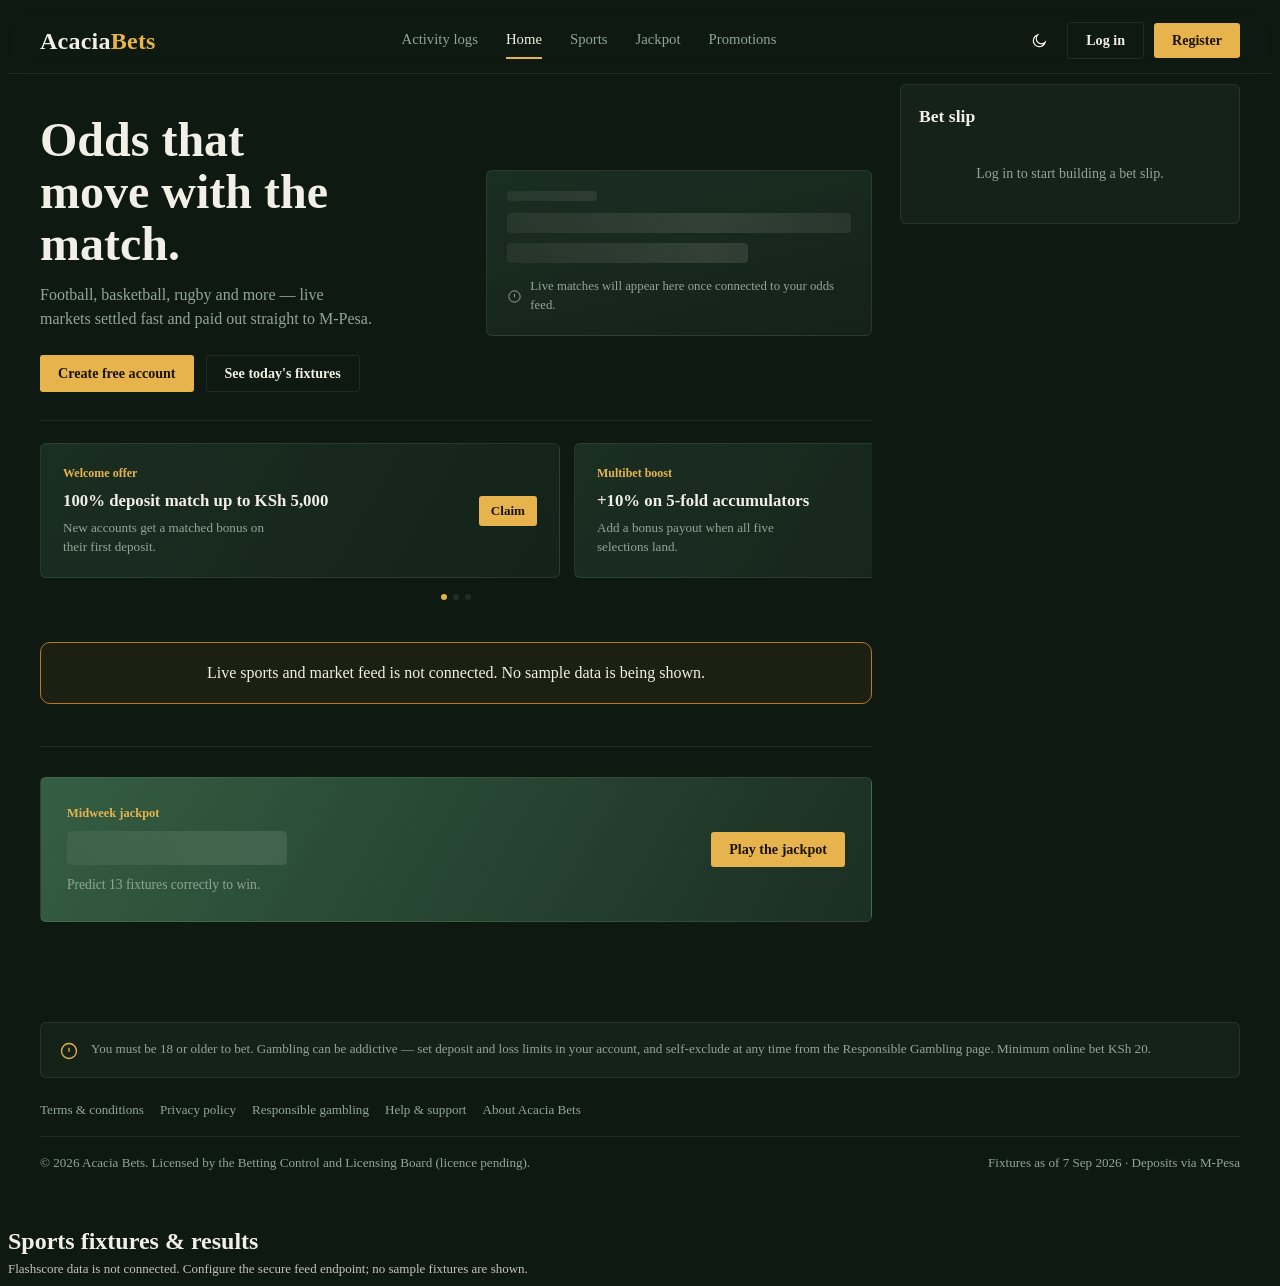
==== commit 87ef20f9: "Add files via upload" ====
--- a/index.html
+++ b/index.html
@@ -1,6 +1,13 @@
 <!DOCTYPE html>
 <html lang="en">
 <head>
+<meta name="theme-color" content="#172554">
+<meta name="apple-mobile-web-app-capable" content="yes">
+<meta name="apple-mobile-web-app-title" content="Acacia Bet">
+<link rel="manifest" href="manifest.webmanifest">
+<link rel="apple-touch-icon" href="apple-touch-icon.png">
+<link rel="icon" type="image/png" sizes="32x32" href="favicon-32.png">
+
 <meta charset="UTF-8">
 <meta name="viewport" content="width=device-width, initial-scale=1.0">
 <title>Acacia Bets — Betting on your terms</title>
@@ -13,6 +20,7 @@
   <div class="header-inner">
     <div class="wordmark">Acacia<span>Bets</span></div>
     <nav class="primary-nav">
+      <a href="logs.html">Activity logs</a>
       <a href="#" class="active">Home</a>
       <a href="#fixtures">Sports</a>
       <a href="#jackpot">Jackpot</a>
@@ -796,6 +804,18 @@
 
 
 
+<script src="audit-log.js"></script>
 <script src="scripts.js"></script>
+  <script type="module" src="supabase-auth.js"></script>
+<script src="pwa-register.js" defer></script>
+  
+<section class="flashscore-feed-section" aria-live="polite">
+  <h2>Sports fixtures &amp; results</h2>
+  <p data-flashscore-status>Connecting to Flashscore-sourced data…</p>
+  <div data-flashscore-events></div>
+</section>
+<script src="flashscore-config.js"></script>
+<script src="flashscore-feed.js"></script>
+<script src="production-data-guard.js"></script>
 </body>
 </html>
--- a/styles.css
+++ b/styles.css
@@ -8290,3 +8290,10 @@
   
 @media  (prefers-reduced-motion: reduce){body.page-trading * {animation:none !important; transition:none !important;}}
 
+
+/* Flashscore feed integration */
+.flashscore-feed-section{margin:24px 0;padding:18px;border:1px solid var(--line);border-radius:14px;background:var(--panel,transparent)}
+.flashscore-feed-section h2{margin-top:0}
+.flashscore-feed-section [data-flashscore-status]{font-size:13px;opacity:.8}
+.flashscore-event{display:flex;gap:12px;align-items:center;justify-content:space-between;padding:12px 0;border-top:1px solid var(--line);flex-wrap:wrap}
+.flashscore-event small{opacity:.65}
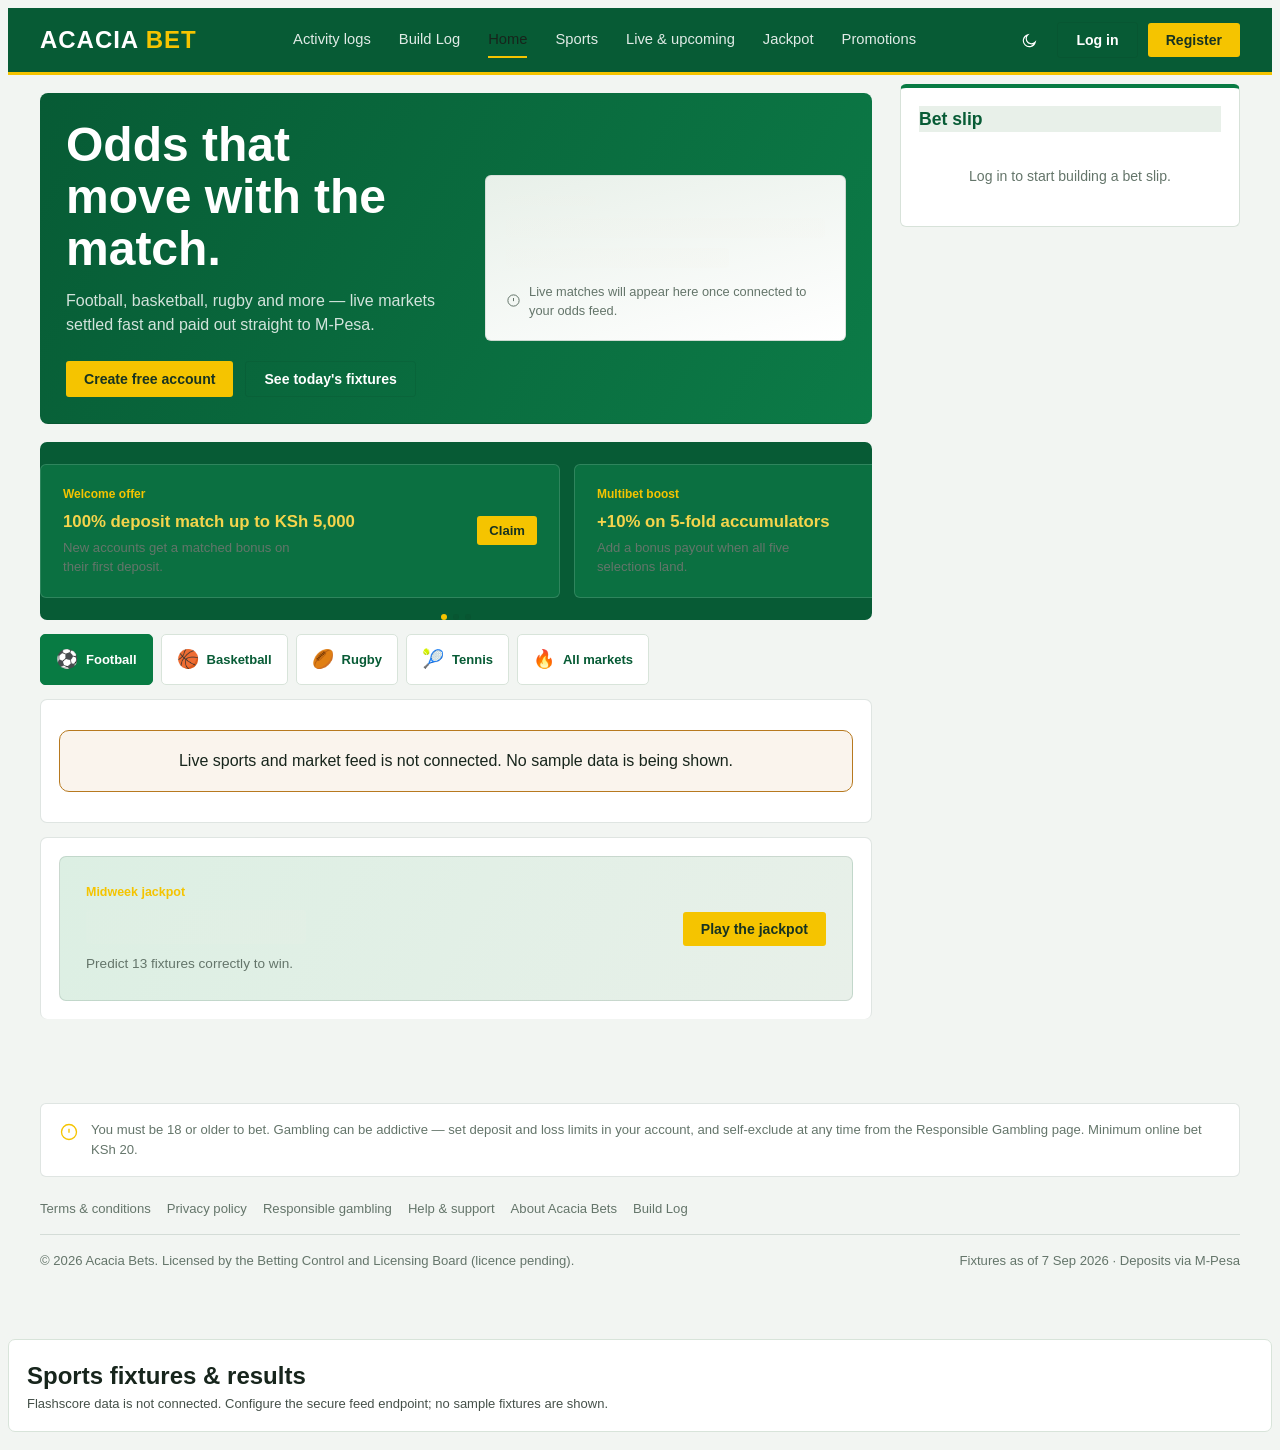
==== commit 7f42c7b1: "Add files via upload" ====
--- a/index.html
+++ b/index.html
@@ -10,7 +10,7 @@
 
 <meta charset="UTF-8">
 <meta name="viewport" content="width=device-width, initial-scale=1.0">
-<title>Acacia Bets — Betting on your terms</title>
+<title>Acacia Bet — Sportsbook</title>
 
 <link rel="stylesheet" href="styles.css">
 </head>
@@ -18,13 +18,15 @@
 
 <header>
   <div class="header-inner">
-    <div class="wordmark">Acacia<span>Bets</span></div>
+    <div class="wordmark">ACACIA<span> BET</span></div>
     <nav class="primary-nav">
       <a href="logs.html">Activity logs</a>
+      <a href="build-log.html">Build Log</a>
       <a href="#" class="active">Home</a>
       <a href="#fixtures">Sports</a>
+      <a href="markets.html">Live &amp; upcoming</a>
       <a href="#jackpot">Jackpot</a>
-      <a href="#">Promotions</a>
+      <a href="#promotions">Promotions</a>
     </nav>
     <div class="header-actions">
       <button class="btn btn-ghost icon-btn" id="theme-toggle" aria-label="Switch to light mode" title="Switch appearance">
@@ -125,7 +127,7 @@
       </div>
     </section>
 
-    <section class="promo-band">
+    <section class="promo-band" id="promotions">
       <div class="promo-track" id="promo-track">
         <div class="promo-card">
           <div><div class="tag">Welcome offer</div><h3>100% deposit match up to KSh 5,000</h3><p>New accounts get a matched bonus on their first deposit.</p></div>
@@ -143,6 +145,14 @@
       <div class="promo-dots" id="promo-dots">
         <span class="active" data-i="0"></span><span data-i="1"></span><span data-i="2"></span>
       </div>
+    </section>
+
+    <section class="acacia-sports-shortcuts" aria-label="Sports shortcuts">
+      <a href="#fixtures" class="sport-shortcut active"><span>⚽</span> Football</a>
+      <a href="#fixtures" class="sport-shortcut"><span>🏀</span> Basketball</a>
+      <a href="#fixtures" class="sport-shortcut"><span>🏉</span> Rugby</a>
+      <a href="#fixtures" class="sport-shortcut"><span>🎾</span> Tennis</a>
+      <a href="markets.html" class="sport-shortcut"><span>🔥</span> All markets</a>
     </section>
 
     <section class="section" id="fixtures">
@@ -633,6 +643,7 @@
     <a href="#">Responsible gambling</a>
     <a href="#">Help &amp; support</a>
     <a href="#">About Acacia Bets</a>
+    <a href="build-log.html">Build Log</a>
   </div>
   <div class="footer-bottom">
     <span>© 2026 Acacia Bets. Licensed by the Betting Control and Licensing Board (licence pending).</span>
--- a/styles.css
+++ b/styles.css
@@ -8297,3 +8297,36 @@
 .flashscore-feed-section [data-flashscore-status]{font-size:13px;opacity:.8}
 .flashscore-event{display:flex;gap:12px;align-items:center;justify-content:space-between;padding:12px 0;border-top:1px solid var(--line);flex-wrap:wrap}
 .flashscore-event small{opacity:.65}
+
+
+/* Acacia Bet sportsbook refresh — familiar compact sportsbook layout, original Acacia styling */
+body.page-index { --bg:#f2f5f2; --surface:#ffffff; --surface-2:#e8f0e9; --gold:#f5c400; --gold-dim:#d5a900; --green:#087b43; --green-soft:#dcefe3; --text:#17251c; --text-muted:#64756a; --divider:rgba(15,55,32,.13); --live:#d92d20; font-family:Arial,Helvetica,sans-serif; }
+body.page-index header { background:#075b35; color:#fff; border-bottom:3px solid #f5c400; }
+body.page-index .wordmark { color:#fff; letter-spacing:.04em; font-family:Arial,sans-serif; font-weight:900; }
+body.page-index .wordmark span { color:#f5c400; }
+body.page-index .primary-nav a { color:rgba(255,255,255,.88); }
+body.page-index .primary-nav a.active, body.page-index .primary-nav a:hover { color:#f5c400; }
+body.page-index .btn-gold { background:#f5c400; border-color:#f5c400; color:#173321; font-weight:800; }
+body.page-index .btn-ghost { color:inherit; }
+body.page-index .hero { background:linear-gradient(120deg,#075b35,#0c7b47); color:#fff; border-radius:8px; margin:18px 0; padding:26px; }
+body.page-index .hero p { color:rgba(255,255,255,.82); }
+body.page-index .section, body.page-index .promo-band, body.page-index .jackpot { border-radius:7px; }
+body.page-index .section { background:#fff; border:1px solid var(--divider); padding:18px; margin:14px 0; }
+body.page-index .section-head h2 { color:#075b35; font-family:Arial,sans-serif; font-size:20px; font-weight:800; }
+body.page-index .tabs { background:#e8f0e9; border-radius:6px; padding:4px; gap:4px; }
+body.page-index .tab { color:#345443; border-radius:4px; }
+body.page-index .tab.active { background:#087b43; color:#fff; }
+body.page-index .odds-btn, body.page-index .odd-btn { background:#edf3ee; border:1px solid #d5e2d8; color:#183c28; border-radius:4px; }
+body.page-index .odds-btn:hover, body.page-index .odd-btn:hover, body.page-index .odds-btn.selected, body.page-index .odd-btn.selected { background:#f5c400; border-color:#d5a900; color:#17251c; }
+body.page-index .odds-btn .price, body.page-index .odd-btn .val { color:#075b35; font-weight:800; }
+body.page-index .slip-panel { background:#fff; border:1px solid #d7e2d9; border-top:4px solid #087b43; border-radius:6px; color:#17251c; }
+body.page-index .slip-head { background:#e8f0e9; color:#075b35; }
+body.page-index .promo-band { background:#075b35; color:#fff; }
+body.page-index .promo-card { background:#0b7041; border:1px solid rgba(255,255,255,.15); }
+body.page-index .promo-card h3 { color:#f5d44c; }
+body.page-index .acacia-sports-shortcuts { display:flex; gap:8px; flex-wrap:wrap; margin:14px 0; }
+body.page-index .sport-shortcut { display:flex; align-items:center; gap:8px; padding:11px 15px; border-radius:5px; background:#fff; border:1px solid #d8e4da; color:#075b35; font-size:13px; font-weight:800; }
+body.page-index .sport-shortcut.active, body.page-index .sport-shortcut:hover { background:#087b43; border-color:#087b43; color:#fff; }
+body.page-index .sport-shortcut span { font-size:18px; }
+body.page-index .flashscore-feed-section { background:#fff; color:#17251c; border:1px solid #d8e4da; border-radius:7px; margin:18px auto; padding:18px; max-width:1500px; }
+@media(max-width:900px){ body.page-index .hero{padding:18px;} body.page-index .acacia-sports-shortcuts{display:grid;grid-template-columns:repeat(2,minmax(0,1fr));} body.page-index .sport-shortcut{justify-content:center;} }
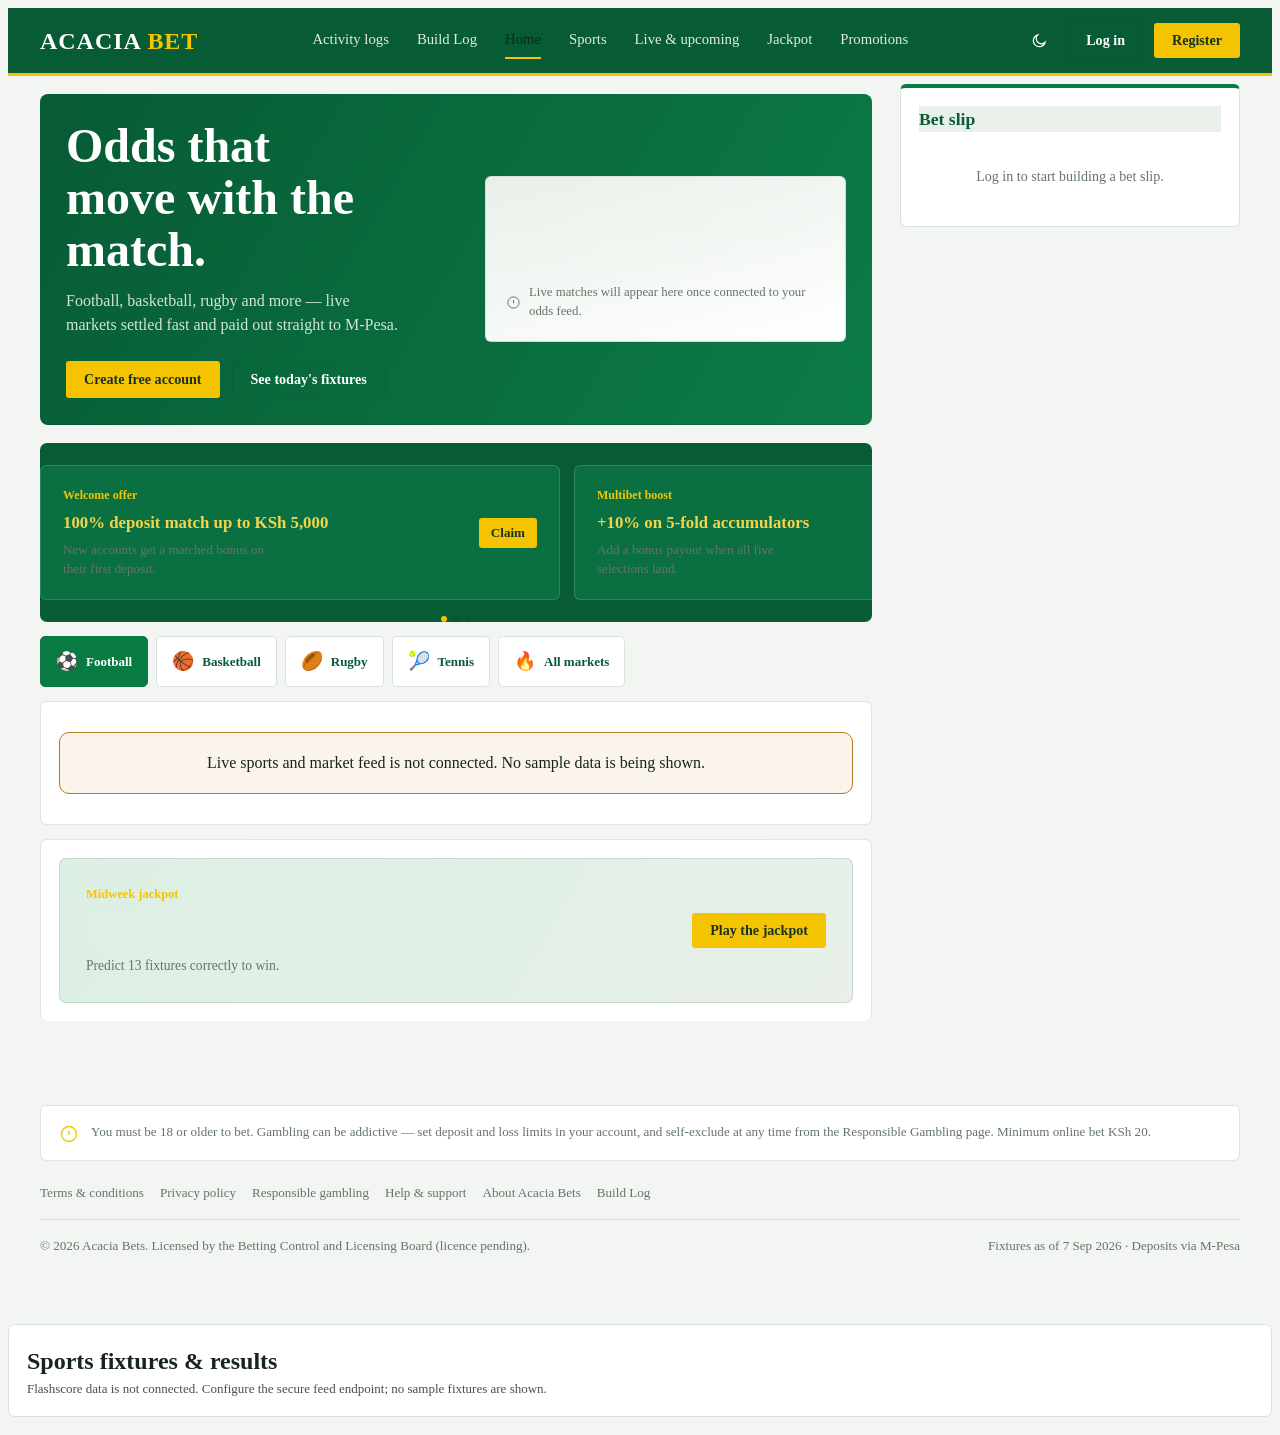
==== commit 5cb592a6: "Add files via upload" ====
--- a/index.html
+++ b/index.html
@@ -78,8 +78,7 @@
         </div>
       </div>
 
-      <!-- Guest: empty state -->
-      <div class="empty-card guest-only" id="hero-guest">
+            <div class="empty-card guest-only" id="hero-guest">
         <div class="skel skel-line" style="width:90px; height:10px;"></div>
         <div class="skel skel-line" style="width:100%; height:20px; margin-top:12px;"></div>
         <div class="skel skel-line" style="width:70%; height:20px;"></div>
@@ -89,8 +88,7 @@
         </div>
       </div>
 
-      <!-- Logged in: featured upcoming match -->
-      <div class="live-card auth-only" id="hero-auth" style="display:none;">
+            <div class="live-card auth-only" id="hero-auth" style="display:none;">
         <span class="live-tag" style="color:var(--gold)">UPCOMING · PREMIER LEAGUE</span>
         <div class="teams">
           <div class="team-row"><span>Manchester United</span></div>
@@ -181,8 +179,7 @@
         </button>
       </div>
 
-      <!-- Guest: skeleton -->
-      <div id="fixture-empty" class="guest-only">
+            <div id="fixture-empty" class="guest-only">
         <div class="fixture-skel"><div><div class="skel skel-league"></div><div class="skel skel-teams"></div></div><div class="skel-odds"><div class="skel"></div><div class="skel"></div><div class="skel"></div></div></div>
         <div class="fixture-skel"><div><div class="skel skel-league"></div><div class="skel skel-teams"></div></div><div class="skel-odds"><div class="skel"></div><div class="skel"></div><div class="skel"></div></div></div>
         <div class="fixture-skel"><div><div class="skel skel-league"></div><div class="skel skel-teams"></div></div><div class="skel-odds"><div class="skel"></div><div class="skel"></div><div class="skel"></div></div></div>
@@ -192,8 +189,7 @@
         </div>
       </div>
 
-      <!-- Logged in: real fixtures pulled from a licensed sports-data feed -->
-      <div id="fixture-live" class="auth-only" style="display:none;">
+            <div id="fixture-live" class="auth-only" style="display:none;">
         <p style="font-size:0.78rem; color:var(--text-muted); margin-bottom:14px;">Main 1X2 odds are estimated from match win-probability data; double chance, over/under and both-teams-to-score odds are illustrative examples — none are live bookmaker prices.</p>
 
         <div class="league-filter" id="league-filter">
@@ -574,8 +570,7 @@
 
   </main>
 
-  <!-- Desktop bet slip -->
-  <aside class="slip-panel" id="desktop-slip">
+    <aside class="slip-panel" id="desktop-slip">
     <div class="slip-head">
       <h3>Bet slip</h3>
       <span class="slip-count" id="desktop-count" style="display:none">0</span>
@@ -606,7 +601,6 @@
   </aside>
 </div>
 
-<!-- Mobile slip bar + overlay (auth only) -->
 <div class="mobile-slip-bar hidden force-hidden" id="mobile-bar">
   <span id="mobile-bar-text">0 selections</span>
   <span id="mobile-bar-odds">View slip →</span>
@@ -651,7 +645,6 @@
   </div>
 </footer>
 
-<!-- Login / Register modal -->
 <div class="modal-overlay" id="auth-overlay">
   <div class="modal">
     <div class="modal-head"><h2 id="modal-title">Log in</h2><button class="modal-close" id="modal-close">✕</button></div>
@@ -688,7 +681,6 @@
   </div>
 </div>
 
-<!-- My Bets modal -->
 <div class="modal-overlay" id="mybets-overlay">
   <div class="modal" style="max-width:460px;">
     <div class="modal-head"><h2>My bets</h2><button class="modal-close" id="mybets-close">✕</button></div>
@@ -696,7 +688,6 @@
   </div>
 </div>
 
-<!-- Responsible gambling modal -->
 <div class="modal-overlay" id="rg-overlay">
   <div class="modal">
     <div class="modal-head"><h2>Responsible gambling</h2><button class="modal-close" id="rg-close">✕</button></div>
@@ -709,7 +700,6 @@
   </div>
 </div>
 
-<!-- Deposit modal -->
 <div class="modal-overlay" id="deposit-overlay">
   <div class="modal">
     <div class="modal-head"><h2>Deposit</h2><button class="modal-close" id="deposit-close">✕</button></div>
@@ -773,7 +763,6 @@
   </div>
 </div>
 
-<!-- Withdraw modal -->
 <div class="modal-overlay" id="withdraw-overlay">
   <div class="modal">
     <div class="modal-head"><h2>Withdraw</h2><button class="modal-close" id="withdraw-close">✕</button></div>
@@ -811,15 +800,13 @@
   </div>
 </div>
 
-<div class="toast" id="toast"></div>
-
-
+<div class="toast" id="toast" role="status" aria-live="polite" aria-atomic="true"></div>
 
 <script src="audit-log.js"></script>
 <script src="scripts.js"></script>
   <script type="module" src="supabase-auth.js"></script>
 <script src="pwa-register.js" defer></script>
-  
+
 <section class="flashscore-feed-section" aria-live="polite">
   <h2>Sports fixtures &amp; results</h2>
   <p data-flashscore-status>Connecting to Flashscore-sourced data…</p>
@@ -828,5 +815,6 @@
 <script src="flashscore-config.js"></script>
 <script src="flashscore-feed.js"></script>
 <script src="production-data-guard.js"></script>
+<script src="ui-fixes.js" defer></script>
 </body>
 </html>
--- a/styles.css
+++ b/styles.css
@@ -1,6 +1,5 @@
-/* Styles for page-games */
-
-  
+html, body, body * { font-family: Cambria, Georgia, "Times New Roman", serif !important; }
+
 body.page-games {
     --bg: #FFFFFF;
     --bg-rgb: 255,255,255;
@@ -21,7 +20,6 @@
     color-scheme: light;
   }
 
-  
 body.page-games [data-theme="dark"] {
     --bg: #0B0D0C;
     --bg-rgb: 11,13,12;
@@ -37,16 +35,12 @@
     color-scheme: dark;
   }
 
-  
 body.page-games * {box-sizing:border-box; margin:0; padding:0;}
 
-  
 body.page-games {scroll-behavior:smooth; width:100%; overflow-x:hidden;}
 
-  
 body.page-games {width:100%; overflow-x:hidden;}
 
-  
 body.page-games {
     background: var(--bg);
     color: var(--text);
@@ -55,27 +49,16 @@
     transition: background .2s, color .2s;
   }
 
-  
 body.page-games a {color:inherit; text-decoration:none;}
 
-  
 body.page-games img {max-width:100%; display:block;}
 
-  
 body.page-games button {font-family:inherit; cursor:pointer;}
 
-  
 body.page-games :focus-visible {outline:2px solid var(--gold); outline-offset:2px;}
 
-
-  
 body.page-games .wrap {max-width:1500px; margin:0 auto; padding:0 40px;}
 
-
-  
-/* ===== demo banner ===== */
-
-  
 body.page-games .demo-banner {
     background: var(--gold);
     color:var(--ink);
@@ -87,11 +70,6 @@
     padding:9px 16px;
   }
 
-
-  
-/* ===== nav ===== */
-
-  
 body.page-games header.nav {
     position:sticky; top:0; z-index:50;
     background: rgba(var(--bg-rgb), 0.92);
@@ -99,13 +77,11 @@
     border-bottom:1px solid var(--line);
   }
 
-  
 body.page-games .nav-inner {
     display:flex; align-items:center; justify-content:space-between;
     padding:16px 24px;
   }
 
-  
 body.page-games .logo {
     font-family:var(--display);
     font-weight:800;
@@ -114,63 +90,44 @@
     display:flex; align-items:center; gap:8px;
   }
 
-  
 body.page-games .logo .dot {color:var(--gold);}
 
-  
 body.page-games nav.links {display:flex; gap:28px; font-size:14.5px; font-weight:500;}
 
-  
 body.page-games nav.links a {color:rgba(var(--text-rgb),0.75); transition:color .15s;}
 
-  
 body.page-games nav.links a:hover {color:var(--text);}
 
-  
 body.page-games nav.links a.nav-active {color:var(--gold);}
 
-  
 body.page-games .nav-actions {display:flex; gap:10px; align-items:center;}
 
-  
 body.page-games .logged-out-actions {display:flex; gap:10px;}
 
-  
 body.page-games .theme-toggle {
     width:38px; height:38px; border-radius:8px; border:1px solid var(--line);
     background:transparent; font-size:16px; display:flex; align-items:center; justify-content:center;
     transition:all .15s;
   }
 
-  
 body.page-games .theme-toggle:hover {border-color:var(--gold);}
 
-  
 body.page-games .btn {
     font-size:14px; font-weight:600; padding:10px 18px; border-radius:6px;
     border:1px solid var(--line); background:transparent; color:var(--text);
     transition:all .15s;
   }
 
-  
 body.page-games .btn:hover {border-color:var(--text);}
 
-  
 body.page-games .btn-gold {
     background:var(--gold); color:var(--ink); border-color:var(--gold);
   }
 
-  
 body.page-games .btn-gold:hover {background:#ffbf5c; border-color:#ffbf5c;}
 
-  
 body.page-games .menu-toggle {display:none; background:none; border:none; color:var(--text); font-size:22px;}
 
-
-  
-/* ===== hero / scoreboard ===== */
-
-  
 body.page-games .hero {
     position:relative;
     background:
@@ -180,34 +137,29 @@
     overflow:hidden;
   }
 
-  
 body.page-games .hero-inner {
     padding:72px 24px 48px;
     display:grid; grid-template-columns: 1.1fr 0.9fr; gap:48px; align-items:center;
   }
 
-  
 body.page-games .eyebrow {
     font-family:var(--mono); font-size:12px; color:var(--gold-dim);
     letter-spacing:.12em; text-transform:uppercase; margin-bottom:18px;
     display:flex; align-items:center; gap:8px;
   }
 
-  
 body.page-games .eyebrow .live-pip {
     width:7px; height:7px; border-radius:50%; background:var(--coral);
     box-shadow:0 0 0 0 rgba(232,92,65,0.6);
     animation: pulse 1.8s infinite;
   }
 
-  
 @keyframes pulse{
     0%{box-shadow:0 0 0 0 rgba(232,92,65,0.55);}
     70%{box-shadow:0 0 0 8px rgba(232,92,65,0);}
     100%{box-shadow:0 0 0 0 rgba(232,92,65,0);}
   }
 
-  
 body.page-games h1 {
     font-family:var(--display); font-weight:800;
     font-size:clamp(40px, 5.4vw, 68px);
@@ -215,25 +167,16 @@
     margin-bottom:20px;
   }
 
-  
 body.page-games h1 .accent {color:var(--gold);}
 
-  
 body.page-games .hero-sub {
     font-size:17px; color:rgba(var(--text-rgb),0.72); max-width:44ch; margin-bottom:30px;
   }
 
-  
 body.page-games .hero-cta {display:flex; gap:12px; flex-wrap:wrap;}
 
-  
 body.page-games .btn-lg {padding:14px 26px; font-size:15px; border-radius:7px;}
 
-
-  
-/* flip scoreboard */
-
-  
 body.page-games .scoreboard {
     background: var(--bg);
     border:1px solid var(--line);
@@ -242,7 +185,6 @@
     box-shadow: 0 30px 60px -20px rgba(0,0,0,0.6);
   }
 
-  
 body.page-games .scoreboard-head {
     display:flex; align-items:center; justify-content:space-between;
     padding:14px 18px; border-bottom:1px solid var(--line);
@@ -250,23 +192,18 @@
     text-transform:uppercase; letter-spacing:.08em;
   }
 
-  
 body.page-games .flip-row {
     display:grid; grid-template-columns: 1fr auto auto auto;
     align-items:center; gap:10px;
     padding:16px 18px; border-bottom:1px solid var(--line);
   }
 
-  
 body.page-games .flip-row:last-child {border-bottom:none;}
 
-  
 body.page-games .fixture {font-size:13.5px; font-weight:600;}
 
-  
 body.page-games .fixture .vs {color:rgba(var(--text-rgb),0.4); font-weight:400; margin:0 4px;}
 
-  
 body.page-games .flip-tile {
     font-family:var(--mono); font-weight:600; font-size:14px;
     background:var(--surface-alt); color:var(--gold-dim);
@@ -274,75 +211,48 @@
     border-radius:5px; padding:7px 10px; min-width:52px; text-align:center;
   }
 
-
-  
-/* ===== section shell ===== */
-
-  
 body.page-games section {padding:64px 0;}
 
-  
 body.page-games .section-head {
     display:flex; align-items:baseline; justify-content:space-between; gap:16px;
     margin-bottom:28px; flex-wrap:wrap;
   }
 
-  
 body.page-games h2 {font-family:var(--display); font-weight:700; font-size:clamp(26px,3.2vw,36px);}
 
-  
 body.page-games .section-note {font-size:13.5px; color:rgba(var(--text-rgb),0.55); font-family:var(--mono);}
 
-
-  
-/* sport tabs */
-
-  
 body.page-games .tabs {display:flex; gap:8px; margin-bottom:24px; flex-wrap:wrap;}
 
-  
 body.page-games .tab {
     font-size:13.5px; font-weight:600; padding:8px 16px; border-radius:20px;
     border:1px solid var(--line); background:rgba(var(--text-rgb),0.03);
     color:rgba(var(--text-rgb),0.65);
   }
 
-  
 body.page-games .tab.active {background:var(--gold); border-color:var(--gold); color:var(--ink);}
 
-
-  
-/* match card */
-
-  
 body.page-games .matches {display:flex; flex-direction:column; gap:1px; background:var(--line); border:1px solid var(--line); border-radius:12px; overflow:hidden;}
 
-  
 body.page-games .match {
     background:var(--surface);
     padding:18px 20px;
     display:grid; grid-template-columns: 90px 1fr auto; gap:18px; align-items:center;
   }
 
-  
 body.page-games .match-time {font-family:var(--mono); font-size:12px; color:rgba(var(--text-rgb),0.5);}
 
-  
 body.page-games .match-time .today {color:var(--gold-dim); font-weight:600; display:block; margin-bottom:2px;}
 
-  
 body.page-games .match-teams {font-size:15px; font-weight:600;}
 
-  
 body.page-games .match-teams .league {
     display:block; font-family:var(--mono); font-size:11px; font-weight:500;
     color:rgba(var(--text-rgb),0.45); text-transform:uppercase; letter-spacing:.06em; margin-bottom:5px;
   }
 
-  
 body.page-games .odds-row {display:flex; gap:8px;}
 
-  
 body.page-games .odd-btn {
     display:flex; flex-direction:column; align-items:center; gap:2px;
     background:rgba(var(--text-rgb),0.04); border:1px solid var(--line);
@@ -350,52 +260,36 @@
     font-family:var(--mono); transition:all .15s;
   }
 
-  
 body.page-games .odd-btn:hover {border-color:var(--gold); background:rgba(242,169,59,0.08);}
 
-  
 body.page-games .odd-btn .lbl {font-size:10px; color:rgba(var(--text-rgb),0.45); text-transform:uppercase;}
 
-  
 body.page-games .odd-btn .val {font-size:15px; font-weight:600; color:var(--gold-dim);}
 
-  
 body.page-games .odd-btn.selected {background:var(--gold); border-color:var(--gold);}
 
-  
 body.page-games .odd-btn.selected .val, body.page-games .odd-btn.selected .lbl {color:var(--ink);}
 
-
-  
-/* ===== aviator crash game ===== */
-
-  
 body.page-games .aviator-wrap {
     background: linear-gradient(180deg, #0d2a20 0%, var(--surface) 100%);
     border:1px solid var(--line); border-radius:16px; overflow:hidden;
   }
 
-  
 body.page-games .aviator-history {
     display:flex; gap:8px; padding:14px 20px; border-bottom:1px solid var(--line);
     overflow-x:auto;
   }
 
-  
 body.page-games .hist-pill {
     font-family:var(--mono); font-size:12px; font-weight:600;
     padding:5px 10px; border-radius:20px; white-space:nowrap;
     background:rgba(var(--text-rgb),0.06); color:rgba(var(--text-rgb),0.5);
   }
 
-  
 body.page-games .hist-pill.win {color:var(--gold-dim); background:rgba(242,169,59,0.18);}
 
-  
 body.page-games .hist-pill.big {color:var(--coral); background:rgba(232,92,65,0.14);}
 
-
-  
 body.page-games .aviator-stage {
     position:relative; height:280px; margin:0 20px;
     background:
@@ -408,278 +302,200 @@
       linear-gradient(90deg, rgba(var(--text-rgb),0.045) 1px, transparent 1px);
   }
 
-  
 body.page-games #curveSvg {position:absolute; inset:0; width:100%; height:100%;}
 
-  
 body.page-games .plane-emoji {
     position:absolute; font-size:22px; transform:translate(-50%,-50%) rotate(-8deg);
     transition:left .12s linear, bottom .12s linear;
     filter:drop-shadow(0 4px 8px rgba(0,0,0,0.4));
   }
 
-  
 body.page-games .multiplier-display {
     position:absolute; top:50%; left:50%; transform:translate(-50%,-50%);
     text-align:center; z-index:5; pointer-events:none;
   }
 
-  
 body.page-games .multiplier-display .mult {
     font-family:var(--display); font-weight:800; font-size:56px; color:var(--text);
     letter-spacing:-.01em;
   }
 
-  
 body.page-games .multiplier-display .mult.flying {color:var(--gold);}
 
-  
 body.page-games .multiplier-display .mult.crashed {color:var(--coral);}
 
-  
 body.page-games .multiplier-display .status {
     font-family:var(--mono); font-size:12px; letter-spacing:.1em; text-transform:uppercase;
     color:rgba(var(--text-rgb),0.5); margin-top:4px;
   }
 
-  
 body.page-games .round-caption {
     position:absolute; bottom:12px; left:0; right:0; text-align:center;
     font-family:var(--mono); font-size:11.5px; color:rgba(var(--text-rgb),0.4);
   }
 
-
-  
 body.page-games .aviator-panels {
     display:grid; grid-template-columns:1fr 1fr; gap:1px; background:var(--line);
     border-top:1px solid var(--line); margin-top:20px;
   }
 
-  
 body.page-games .bet-panel {background:var(--surface); padding:20px;}
 
-  
 body.page-games .bet-panel-head {display:flex; justify-content:space-between; align-items:center; margin-bottom:14px;}
 
-  
 body.page-games .bet-panel-head span {font-family:var(--mono); font-size:11px; text-transform:uppercase; letter-spacing:.08em; color:rgba(var(--text-rgb),0.5);}
 
-  
 body.page-games .stake-row {display:flex; gap:8px; margin-bottom:10px;}
 
-  
 body.page-games .stake-input {
     flex:1; padding:12px; border-radius:8px; border:1px solid var(--line);
     background:rgba(var(--text-rgb),0.04); color:var(--text); font-family:var(--mono); font-size:15px; font-weight:600;
   }
 
-  
 body.page-games .stake-input:focus {border-color:var(--gold); outline:none;}
 
-  
 body.page-games .stake-btns {display:flex; gap:6px; margin-bottom:14px;}
 
-  
 body.page-games .stake-chip {
     flex:1; font-family:var(--mono); font-size:12px; font-weight:600; padding:7px 0;
     border-radius:6px; border:1px solid var(--line); background:transparent; color:rgba(var(--text-rgb),0.6);
   }
 
-  
 body.page-games .stake-chip:hover {border-color:var(--gold); color:var(--gold);}
 
-  
 body.page-games .auto-row {
     display:flex; align-items:center; justify-content:space-between; gap:10px;
     font-size:12.5px; color:rgba(var(--text-rgb),0.6); margin-bottom:14px;
   }
 
-  
 body.page-games .auto-row input[type=text] {
     width:78px; padding:7px 8px; border-radius:6px; border:1px solid var(--line);
     background:rgba(var(--text-rgb),0.04); color:var(--text); font-family:var(--mono); font-size:13px;
   }
 
-  
 body.page-games .switch {
     position:relative; width:36px; height:20px; background:rgba(var(--text-rgb),0.15); border-radius:20px; cursor:pointer;
   }
 
-  
 body.page-games .switch.on {background:var(--gold);}
 
-  
 body.page-games .switch::after {
     content:""; position:absolute; top:2px; left:2px; width:16px; height:16px;
     background:var(--text); border-radius:50%; transition:left .15s;
   }
 
-  
 body.page-games .switch.on::after {left:18px; background:var(--surface);}
 
-  
 body.page-games .bet-action {
     width:100%; padding:16px; border-radius:9px; border:none;
     font-family:var(--display); font-weight:700; font-size:18px; letter-spacing:.01em;
     background:var(--gold); color:var(--ink); transition:all .12s;
   }
 
-  
 body.page-games .bet-action:hover {background:#ffbf5c;}
 
-  
 body.page-games .bet-action.placed {background:var(--coral); color:var(--text);}
 
-  
 body.page-games .bet-action .sub {display:block; font-family:var(--mono); font-size:11px; font-weight:500; margin-top:2px; letter-spacing:normal;}
 
-
-  
 body.page-games .aviator-footer {
     display:flex; justify-content:space-between; align-items:center; flex-wrap:wrap; gap:10px;
     padding:16px 20px; font-family:var(--mono); font-size:11.5px; color:rgba(var(--text-rgb),0.45);
   }
 
-  
 body.page-games .gg-badge {
     display:inline-flex; align-items:center; gap:6px; font-weight:700; color:var(--gold-dim);
     letter-spacing:.04em;
   }
 
-
-  
 @media  (max-width:860px){
-    
+
 body.page-games .aviator-panels {grid-template-columns:1fr;}
 
-    
 body.page-games .multiplier-display .mult {font-size:40px;}
 
   }
 
-
-  
-/* ===== live scores ===== */
-
-  
 body.page-games .results-strip {display:flex; gap:10px; overflow-x:auto; padding-bottom:6px; margin-bottom:24px;}
 
-  
 body.page-games .result-chip {
     flex:0 0 auto; background:var(--surface); border:1px solid var(--line); border-radius:10px;
     padding:12px 16px; min-width:180px;
   }
 
-  
 body.page-games .result-chip .rc-league {font-family:var(--mono); font-size:10px; color:rgba(var(--text-rgb),0.45); text-transform:uppercase; letter-spacing:.06em; margin-bottom:6px;}
 
-  
 body.page-games .result-chip .rc-row {display:flex; justify-content:space-between; font-size:13px; font-weight:600; padding:2px 0;}
 
-  
 body.page-games .result-chip .rc-score {font-family:var(--mono); color:var(--gold-dim);}
 
-  
 body.page-games .result-chip .rc-ft {font-family:var(--mono); font-size:10px; color:rgba(var(--text-rgb),0.4); margin-top:6px;}
 
-
-  
 body.page-games .live-card {
     background:var(--surface); border:1px solid var(--line); border-radius:14px; padding:24px;
   }
 
-  
 body.page-games .live-card-head {display:flex; align-items:center; justify-content:space-between; gap:10px; margin-bottom:18px; flex-wrap:wrap;}
 
-  
 body.page-games .live-badge {
     font-family:var(--mono); font-size:11px; font-weight:700; letter-spacing:.06em;
     padding:5px 10px; border-radius:20px; display:inline-flex; align-items:center; gap:6px;
     background:rgba(var(--text-rgb),0.06); color:rgba(var(--text-rgb),0.5);
   }
 
-  
 body.page-games .live-badge.is-live {background:rgba(232,92,65,0.14); color:var(--coral);}
 
-  
 body.page-games .live-badge .dot {width:6px; height:6px; border-radius:50%; background:currentColor;}
 
-  
 body.page-games .live-badge.is-live .dot {animation:pulse 1.6s infinite;}
 
-  
 body.page-games .live-fixture {font-family:var(--display); font-weight:700; font-size:22px; margin-bottom:4px;}
 
-  
 body.page-games .live-meta {font-family:var(--mono); font-size:12px; color:rgba(var(--text-rgb),0.5);}
 
-  
 body.page-games .live-odds {display:flex; gap:10px; margin-top:18px; flex-wrap:wrap;}
 
-
-  
-/* ===== wallet / bet-slip switcher ===== */
-
-  
 body.page-games .wallet-card {
     background:var(--surface); border:1px solid var(--line); border-radius:14px; overflow:hidden;
     max-width:520px;
   }
 
-  
 body.page-games .wallet-tabs {display:flex; border-bottom:1px solid var(--line);}
 
-  
 body.page-games .wallet-tab {
     flex:1; padding:14px; font-size:13.5px; font-weight:600; background:transparent; border:none;
     color:rgba(var(--text-rgb),0.55); border-bottom:2px solid transparent;
   }
 
-  
 body.page-games .wallet-tab.active {color:var(--gold-dim); border-bottom-color:var(--gold);}
 
-  
 body.page-games .wallet-pane {padding:22px; display:none;}
 
-  
 body.page-games .wallet-pane.active {display:block;}
 
-  
 body.page-games .wallet-balance {font-family:var(--display); font-weight:800; font-size:38px; margin-bottom:4px;}
 
-  
 body.page-games .wallet-balance-lbl {font-family:var(--mono); font-size:11.5px; color:rgba(var(--text-rgb),0.5); text-transform:uppercase; letter-spacing:.06em; margin-bottom:18px;}
 
-  
 body.page-games .wallet-actions {display:flex; gap:10px;}
 
-  
 body.page-games .slip-empty {font-size:13.5px; color:rgba(var(--text-rgb),0.55); text-align:center; padding:20px 0;}
 
-
-  
-/* ===== spin & win ===== */
-
-  
 body.page-games .spin-wrap {
     background:var(--surface); border:1px solid var(--line); border-radius:16px; padding:32px;
     display:grid; grid-template-columns:auto 1fr; gap:36px; align-items:center;
   }
 
-  
 body.page-games .wheel-outer {position:relative; width:260px; height:260px; flex:0 0 auto;}
 
-  
 body.page-games .wheel-pointer {
     position:absolute; top:-4px; left:50%; transform:translateX(-50%);
     width:0; height:0; border-left:12px solid transparent; border-right:12px solid transparent;
     border-top:20px solid var(--gold); z-index:5;
   }
 
-  
 body.page-games #spinWheel {width:100%; height:100%; transition: transform 4.5s cubic-bezier(.17,.67,.16,.99);}
 
-  
 body.page-games .spin-btn {
     position:absolute; top:50%; left:50%; transform:translate(-50%,-50%);
     width:64px; height:64px; border-radius:50%; border:3px solid var(--surface);
@@ -687,273 +503,189 @@
     box-shadow:0 4px 14px rgba(0,0,0,0.25);
   }
 
-  
 body.page-games .spin-btn:disabled {opacity:0.6;}
 
-  
 body.page-games .spin-info h3 {font-family:var(--display); font-size:24px; font-weight:700; margin-bottom:10px;}
 
-  
 body.page-games .spin-info p {font-size:14px; color:rgba(var(--text-rgb),0.65); max-width:44ch; margin-bottom:16px;}
 
-  
 body.page-games .spin-result {
     font-family:var(--mono); font-size:13px; font-weight:600; color:var(--gold-dim);
     min-height:20px;
   }
 
-  
 @media  (max-width:860px){
-    
+
 body.page-games .spin-wrap {grid-template-columns:1fr; justify-items:center; text-align:center;}
 
   }
 
-
-  
-/* ===== how it works ===== */
-
-  
 body.page-games .steps {display:grid; grid-template-columns:repeat(4,1fr); gap:20px;}
 
-  
 body.page-games .step {
     background:var(--surface); border:1px solid var(--line); border-radius:12px; padding:24px;
   }
 
-  
 body.page-games .step-num {font-family:var(--display); font-size:34px; font-weight:800; color:var(--gold); margin-bottom:10px;}
 
-  
 body.page-games .step h3 {font-size:16px; margin-bottom:8px; font-weight:600;}
 
-  
 body.page-games .step p {font-size:13.5px; color:rgba(var(--text-rgb),0.6);}
 
-
-  
-/* ===== responsible gambling ===== */
-
-  
 body.page-games .rg {
     background: linear-gradient(180deg, var(--surface-alt) 0%, var(--surface) 100%);
     border:1px solid var(--line); border-radius:16px; padding:40px;
     display:grid; grid-template-columns:1.2fr 1fr; gap:32px; align-items:center;
   }
 
-  
 body.page-games .rg h2 {margin-bottom:14px;}
 
-  
 body.page-games .rg p {color:rgba(var(--text-rgb),0.72); font-size:14.5px; max-width:52ch; margin-bottom:18px;}
 
-  
 body.page-games .rg-tags {display:flex; gap:10px; flex-wrap:wrap;}
 
-  
 body.page-games .rg-tag {
     font-family:var(--mono); font-size:12px; border:1px solid var(--line);
     padding:8px 14px; border-radius:20px; color:rgba(var(--text-rgb),0.75);
   }
 
-  
 body.page-games .rg-card {
     background:var(--bg); border:1px solid var(--line); border-radius:12px; padding:22px;
   }
 
-  
 body.page-games .rg-card .rg-num {font-family:var(--display); font-weight:800; font-size:30px; color:var(--gold);}
 
-  
 body.page-games .rg-card .rg-lbl {font-family:var(--mono); font-size:11px; text-transform:uppercase; letter-spacing:.06em; color:rgba(var(--text-rgb),0.5); margin-top:4px;}
 
-  
 body.page-games .rg-divider {height:1px; background:var(--line); margin:16px 0;}
 
-
-  
-/* ===== footer ===== */
-
-  
 body.page-games footer {border-top:1px solid var(--line); padding:56px 0 28px; background:var(--surface);}
 
-  
 body.page-games .footer-top {display:grid; grid-template-columns:1.5fr 1fr 1fr 1fr 1.1fr; gap:32px; margin-bottom:40px;}
 
-  
 body.page-games .footer-brand p {font-size:13.5px; color:rgba(var(--text-rgb),0.6); margin-top:12px; max-width:30ch;}
 
-  
 body.page-games .footer-social {display:flex; gap:8px; margin-top:18px;}
 
-  
 body.page-games .footer-social a {
     width:34px; height:34px; border-radius:8px; border:1px solid var(--line);
     display:flex; align-items:center; justify-content:center; font-size:14px; color:rgba(var(--text-rgb),0.6);
   }
 
-  
 body.page-games .footer-social a:hover {border-color:var(--gold); color:var(--gold-dim);}
 
-  
 body.page-games .footer-col h4 {font-family:var(--mono); font-size:11px; text-transform:uppercase; letter-spacing:.08em; color:rgba(var(--text-rgb),0.45); margin-bottom:16px;}
 
-  
 body.page-games .footer-col a {display:block; font-size:13.5px; color:rgba(var(--text-rgb),0.72); margin-bottom:11px;}
 
-  
 body.page-games .footer-col a:hover {color:var(--gold-dim);}
 
-  
 body.page-games .footer-newsletter p {font-size:13px; color:rgba(var(--text-rgb),0.6); margin-bottom:12px;}
 
-  
 body.page-games .footer-newsletter-row {display:flex; gap:8px;}
 
-  
 body.page-games .footer-newsletter-row input {
     flex:1; min-width:0; padding:10px 12px; border-radius:7px; border:1px solid var(--line);
     background:var(--bg); color:var(--text); font-size:13px; font-family:var(--body);
   }
 
-  
 body.page-games .footer-newsletter-row input:focus {border-color:var(--gold); outline:none;}
 
-  
 body.page-games .footer-newsletter-row button {
     padding:10px 16px; border-radius:7px; border:1px solid var(--gold); background:var(--gold);
     color:var(--ink); font-size:13px; font-weight:600; white-space:nowrap;
   }
 
-  
 body.page-games .footer-divider {height:1px; background:var(--line); margin-bottom:22px;}
 
-  
 body.page-games .footer-bottom {
     font-size:12px; color:rgba(var(--text-rgb),0.4); font-family:var(--mono);
     display:flex; justify-content:space-between; align-items:center; flex-wrap:wrap; gap:12px;
   }
 
-  
 body.page-games .back-to-top {
     display:flex; align-items:center; gap:6px; border:1px solid var(--line); border-radius:20px;
     padding:7px 14px; font-family:var(--mono); font-size:11.5px; color:rgba(var(--text-rgb),0.6);
     background:transparent;
   }
 
-  
 body.page-games .back-to-top:hover {border-color:var(--gold); color:var(--gold-dim);}
 
-
-  
-/* ===== modal (login/signup, cosmetic) ===== */
-
-  
 body.page-games .modal-backdrop {
     position:fixed; inset:0; background:rgba(8,15,12,0.7); backdrop-filter:blur(4px);
     display:none; align-items:center; justify-content:center; z-index:100; padding:20px;
   }
 
-  
 body.page-games .modal-backdrop.open {display:flex;}
 
-  
 body.page-games .modal {
     background:var(--surface); border:1px solid var(--line); border-radius:14px;
     width:100%; max-width:400px; padding:30px;
   }
 
-  
 body.page-games .modal-head {display:flex; justify-content:space-between; align-items:center; margin-bottom:22px;}
 
-  
 body.page-games .modal-head h3 {font-family:var(--display); font-size:22px; font-weight:700;}
 
-  
 body.page-games .modal-close {background:none; border:none; color:rgba(var(--text-rgb),0.6); font-size:20px;}
 
-  
 body.page-games .field {margin-bottom:14px;}
 
-  
 body.page-games .field label {display:block; font-size:12.5px; margin-bottom:6px; color:rgba(var(--text-rgb),0.65);}
 
-  
 body.page-games .field input {
     width:100%; padding:11px 12px; border-radius:7px; border:1px solid var(--line);
     background:rgba(var(--text-rgb),0.04); color:var(--text); font-size:14px; font-family:var(--body);
   }
 
-  
 body.page-games .field input:focus {border-color:var(--gold); outline:none;}
 
-  
 body.page-games .modal-note {font-size:12px; color:rgba(var(--text-rgb),0.45); margin-top:14px; text-align:center;}
 
-  
 body.page-games .field.has-error input {border-color:var(--coral);}
 
-  
 body.page-games .field-error {font-size:12px; color:var(--coral); margin-top:5px; display:none;}
 
-  
 body.page-games .field.has-error .field-error {display:block;}
 
-  
 body.page-games .modal-tabs {display:flex; gap:4px; background:var(--surface-alt); border-radius:8px; padding:4px; margin-bottom:20px;}
 
-  
 body.page-games .modal-tab {flex:1; padding:9px; font-size:13px; font-weight:600; border-radius:6px; background:transparent; border:none; color:rgba(var(--text-rgb),0.55);}
 
-  
 body.page-games .modal-tab.active {background:var(--surface); color:var(--text); box-shadow:0 1px 4px rgba(0,0,0,0.15);}
 
-  
 body.page-games .modal-form {display:none;}
 
-  
 body.page-games .modal-form.active {display:block;}
 
-  
 body.page-games .account-chip {
     display:flex; align-items:center; gap:8px; padding:8px 12px; border-radius:8px;
     border:1px solid var(--line); background:transparent; font-size:13.5px; font-weight:600; color:var(--text);
   }
 
-  
 body.page-games .account-chip .avatar {
     width:22px; height:22px; border-radius:50%; background:var(--gold); color:var(--ink);
     display:flex; align-items:center; justify-content:center; font-size:11px; font-weight:800;
   }
 
-  
 body.page-games .account-menu {
     position:relative;
   }
 
-  
 body.page-games .account-dropdown {
     position:absolute; top:calc(100% + 8px); right:0; background:var(--surface); border:1px solid var(--line);
     border-radius:10px; min-width:180px; padding:8px; display:none; box-shadow:0 12px 30px -8px rgba(0,0,0,0.3); z-index:60;
   }
 
-  
 body.page-games .account-dropdown.open {display:block;}
 
-  
 body.page-games .account-dropdown .ad-item {
     display:block; width:100%; text-align:left; padding:9px 10px; border-radius:6px; font-size:13px;
     background:transparent; border:none; color:var(--text);
   }
 
-  
 body.page-games .account-dropdown .ad-item:hover {background:var(--surface-alt);}
 
-
-  
-/* ===== bet slip toast (cosmetic) ===== */
-
-  
 body.page-games .slip-toast {
     position:fixed; bottom:22px; right:22px; z-index:90;
     background:var(--gold); color:var(--ink); border-radius:10px;
@@ -963,53 +695,36 @@
     transform:translateY(140%); opacity:0; transition:all .35s cubic-bezier(.2,.9,.3,1.3);
   }
 
-  
 body.page-games .slip-toast.show {transform:translateY(0); opacity:1;}
 
-
-  
 @media  (max-width:860px){
-    
+
 body.page-games .wrap {padding:0 20px;}
 
-    
 body.page-games nav.links {display:none;}
 
-    
 body.page-games .menu-toggle {display:block;}
 
-    
 body.page-games .hero-inner {grid-template-columns:1fr; padding-top:40px;}
 
-    
 body.page-games .steps {grid-template-columns:1fr 1fr;}
 
-    
 body.page-games .rg {grid-template-columns:1fr;}
 
-    
 body.page-games .footer-top {grid-template-columns:1fr 1fr;}
 
-    
 body.page-games .match {grid-template-columns:1fr; text-align:left;}
 
-    
 body.page-games .odds-row {overflow-x:auto;}
 
   }
 
-  
 @media  (prefers-reduced-motion: reduce){
-    
+
 body.page-games * {animation:none !important; transition:none !important;}
 
   }
 
-
-
-/* Styles for page-how */
-
-  
 body.page-how {
     --bg: #FFFFFF;
     --bg-rgb: 255,255,255;
@@ -1030,7 +745,6 @@
     color-scheme: light;
   }
 
-  
 body.page-how [data-theme="dark"] {
     --bg: #0B0D0C;
     --bg-rgb: 11,13,12;
@@ -1046,16 +760,12 @@
     color-scheme: dark;
   }
 
-  
 body.page-how * {box-sizing:border-box; margin:0; padding:0;}
 
-  
 body.page-how {scroll-behavior:smooth; width:100%; overflow-x:hidden;}
 
-  
 body.page-how {width:100%; overflow-x:hidden;}
 
-  
 body.page-how {
     background: var(--bg);
     color: var(--text);
@@ -1064,27 +774,16 @@
     transition: background .2s, color .2s;
   }
 
-  
 body.page-how a {color:inherit; text-decoration:none;}
 
-  
 body.page-how img {max-width:100%; display:block;}
 
-  
 body.page-how button {font-family:inherit; cursor:pointer;}
 
-  
 body.page-how :focus-visible {outline:2px solid var(--gold); outline-offset:2px;}
 
-
-  
 body.page-how .wrap {max-width:1500px; margin:0 auto; padding:0 40px;}
 
-
-  
-/* ===== demo banner ===== */
-
-  
 body.page-how .demo-banner {
     background: var(--gold);
     color:var(--ink);
@@ -1096,11 +795,6 @@
     padding:9px 16px;
   }
 
-
-  
-/* ===== nav ===== */
-
-  
 body.page-how header.nav {
     position:sticky; top:0; z-index:50;
     background: rgba(var(--bg-rgb), 0.92);
@@ -1108,13 +802,11 @@
     border-bottom:1px solid var(--line);
   }
 
-  
 body.page-how .nav-inner {
     display:flex; align-items:center; justify-content:space-between;
     padding:16px 24px;
   }
 
-  
 body.page-how .logo {
     font-family:var(--display);
     font-weight:800;
@@ -1123,63 +815,44 @@
     display:flex; align-items:center; gap:8px;
   }
 
-  
 body.page-how .logo .dot {color:var(--gold);}
 
-  
 body.page-how nav.links {display:flex; gap:28px; font-size:14.5px; font-weight:500;}
 
-  
 body.page-how nav.links a {color:rgba(var(--text-rgb),0.75); transition:color .15s;}
 
-  
 body.page-how nav.links a:hover {color:var(--text);}
 
-  
 body.page-how nav.links a.nav-active {color:var(--gold);}
 
-  
 body.page-how .nav-actions {display:flex; gap:10px; align-items:center;}
 
-  
 body.page-how .logged-out-actions {display:flex; gap:10px;}
 
-  
 body.page-how .theme-toggle {
     width:38px; height:38px; border-radius:8px; border:1px solid var(--line);
     background:transparent; font-size:16px; display:flex; align-items:center; justify-content:center;
     transition:all .15s;
   }
 
-  
 body.page-how .theme-toggle:hover {border-color:var(--gold);}
 
-  
 body.page-how .btn {
     font-size:14px; font-weight:600; padding:10px 18px; border-radius:6px;
     border:1px solid var(--line); background:transparent; color:var(--text);
     transition:all .15s;
   }
 
-  
 body.page-how .btn:hover {border-color:var(--text);}
 
-  
 body.page-how .btn-gold {
     background:var(--gold); color:var(--ink); border-color:var(--gold);
   }
 
-  
 body.page-how .btn-gold:hover {background:#ffbf5c; border-color:#ffbf5c;}
 
-  
 body.page-how .menu-toggle {display:none; background:none; border:none; color:var(--text); font-size:22px;}
 
-
-  
-/* ===== hero / scoreboard ===== */
-
-  
 body.page-how .hero {
     position:relative;
     background:
@@ -1189,34 +862,29 @@
     overflow:hidden;
   }
 
-  
 body.page-how .hero-inner {
     padding:72px 24px 48px;
     display:grid; grid-template-columns: 1.1fr 0.9fr; gap:48px; align-items:center;
   }
 
-  
 body.page-how .eyebrow {
     font-family:var(--mono); font-size:12px; color:var(--gold-dim);
     letter-spacing:.12em; text-transform:uppercase; margin-bottom:18px;
     display:flex; align-items:center; gap:8px;
   }
 
-  
 body.page-how .eyebrow .live-pip {
     width:7px; height:7px; border-radius:50%; background:var(--coral);
     box-shadow:0 0 0 0 rgba(232,92,65,0.6);
     animation: pulse 1.8s infinite;
   }
 
-  
 @keyframes pulse{
     0%{box-shadow:0 0 0 0 rgba(232,92,65,0.55);}
     70%{box-shadow:0 0 0 8px rgba(232,92,65,0);}
     100%{box-shadow:0 0 0 0 rgba(232,92,65,0);}
   }
 
-  
 body.page-how h1 {
     font-family:var(--display); font-weight:800;
     font-size:clamp(40px, 5.4vw, 68px);
@@ -1224,25 +892,16 @@
     margin-bottom:20px;
   }
 
-  
 body.page-how h1 .accent {color:var(--gold);}
 
-  
 body.page-how .hero-sub {
     font-size:17px; color:rgba(var(--text-rgb),0.72); max-width:44ch; margin-bottom:30px;
   }
 
-  
 body.page-how .hero-cta {display:flex; gap:12px; flex-wrap:wrap;}
 
-  
 body.page-how .btn-lg {padding:14px 26px; font-size:15px; border-radius:7px;}
 
-
-  
-/* flip scoreboard */
-
-  
 body.page-how .scoreboard {
     background: var(--bg);
     border:1px solid var(--line);
@@ -1251,7 +910,6 @@
     box-shadow: 0 30px 60px -20px rgba(0,0,0,0.6);
   }
 
-  
 body.page-how .scoreboard-head {
     display:flex; align-items:center; justify-content:space-between;
     padding:14px 18px; border-bottom:1px solid var(--line);
@@ -1259,23 +917,18 @@
     text-transform:uppercase; letter-spacing:.08em;
   }
 
-  
 body.page-how .flip-row {
     display:grid; grid-template-columns: 1fr auto auto auto;
     align-items:center; gap:10px;
     padding:16px 18px; border-bottom:1px solid var(--line);
   }
 
-  
 body.page-how .flip-row:last-child {border-bottom:none;}
 
-  
 body.page-how .fixture {font-size:13.5px; font-weight:600;}
 
-  
 body.page-how .fixture .vs {color:rgba(var(--text-rgb),0.4); font-weight:400; margin:0 4px;}
 
-  
 body.page-how .flip-tile {
     font-family:var(--mono); font-weight:600; font-size:14px;
     background:var(--surface-alt); color:var(--gold-dim);
@@ -1283,75 +936,48 @@
     border-radius:5px; padding:7px 10px; min-width:52px; text-align:center;
   }
 
-
-  
-/* ===== section shell ===== */
-
-  
 body.page-how section {padding:64px 0;}
 
-  
 body.page-how .section-head {
     display:flex; align-items:baseline; justify-content:space-between; gap:16px;
     margin-bottom:28px; flex-wrap:wrap;
   }
 
-  
 body.page-how h2 {font-family:var(--display); font-weight:700; font-size:clamp(26px,3.2vw,36px);}
 
-  
 body.page-how .section-note {font-size:13.5px; color:rgba(var(--text-rgb),0.55); font-family:var(--mono);}
 
-
-  
-/* sport tabs */
-
-  
 body.page-how .tabs {display:flex; gap:8px; margin-bottom:24px; flex-wrap:wrap;}
 
-  
 body.page-how .tab {
     font-size:13.5px; font-weight:600; padding:8px 16px; border-radius:20px;
     border:1px solid var(--line); background:rgba(var(--text-rgb),0.03);
     color:rgba(var(--text-rgb),0.65);
   }
 
-  
 body.page-how .tab.active {background:var(--gold); border-color:var(--gold); color:var(--ink);}
 
-
-  
-/* match card */
-
-  
 body.page-how .matches {display:flex; flex-direction:column; gap:1px; background:var(--line); border:1px solid var(--line); border-radius:12px; overflow:hidden;}
 
-  
 body.page-how .match {
     background:var(--surface);
     padding:18px 20px;
     display:grid; grid-template-columns: 90px 1fr auto; gap:18px; align-items:center;
   }
 
-  
 body.page-how .match-time {font-family:var(--mono); font-size:12px; color:rgba(var(--text-rgb),0.5);}
 
-  
 body.page-how .match-time .today {color:var(--gold-dim); font-weight:600; display:block; margin-bottom:2px;}
 
-  
 body.page-how .match-teams {font-size:15px; font-weight:600;}
 
-  
 body.page-how .match-teams .league {
     display:block; font-family:var(--mono); font-size:11px; font-weight:500;
     color:rgba(var(--text-rgb),0.45); text-transform:uppercase; letter-spacing:.06em; margin-bottom:5px;
   }
 
-  
 body.page-how .odds-row {display:flex; gap:8px;}
 
-  
 body.page-how .odd-btn {
     display:flex; flex-direction:column; align-items:center; gap:2px;
     background:rgba(var(--text-rgb),0.04); border:1px solid var(--line);
@@ -1359,52 +985,36 @@
     font-family:var(--mono); transition:all .15s;
   }
 
-  
 body.page-how .odd-btn:hover {border-color:var(--gold); background:rgba(242,169,59,0.08);}
 
-  
 body.page-how .odd-btn .lbl {font-size:10px; color:rgba(var(--text-rgb),0.45); text-transform:uppercase;}
 
-  
 body.page-how .odd-btn .val {font-size:15px; font-weight:600; color:var(--gold-dim);}
 
-  
 body.page-how .odd-btn.selected {background:var(--gold); border-color:var(--gold);}
 
-  
 body.page-how .odd-btn.selected .val, body.page-how .odd-btn.selected .lbl {color:var(--ink);}
 
-
-  
-/* ===== aviator crash game ===== */
-
-  
 body.page-how .aviator-wrap {
     background: linear-gradient(180deg, #0d2a20 0%, var(--surface) 100%);
     border:1px solid var(--line); border-radius:16px; overflow:hidden;
   }
 
-  
 body.page-how .aviator-history {
     display:flex; gap:8px; padding:14px 20px; border-bottom:1px solid var(--line);
     overflow-x:auto;
   }
 
-  
 body.page-how .hist-pill {
     font-family:var(--mono); font-size:12px; font-weight:600;
     padding:5px 10px; border-radius:20px; white-space:nowrap;
     background:rgba(var(--text-rgb),0.06); color:rgba(var(--text-rgb),0.5);
   }
 
-  
 body.page-how .hist-pill.win {color:var(--gold-dim); background:rgba(242,169,59,0.18);}
 
-  
 body.page-how .hist-pill.big {color:var(--coral); background:rgba(232,92,65,0.14);}
 
-
-  
 body.page-how .aviator-stage {
     position:relative; height:280px; margin:0 20px;
     background:
@@ -1417,278 +1027,200 @@
       linear-gradient(90deg, rgba(var(--text-rgb),0.045) 1px, transparent 1px);
   }
 
-  
 body.page-how #curveSvg {position:absolute; inset:0; width:100%; height:100%;}
 
-  
 body.page-how .plane-emoji {
     position:absolute; font-size:22px; transform:translate(-50%,-50%) rotate(-8deg);
     transition:left .12s linear, bottom .12s linear;
     filter:drop-shadow(0 4px 8px rgba(0,0,0,0.4));
   }
 
-  
 body.page-how .multiplier-display {
     position:absolute; top:50%; left:50%; transform:translate(-50%,-50%);
     text-align:center; z-index:5; pointer-events:none;
   }
 
-  
 body.page-how .multiplier-display .mult {
     font-family:var(--display); font-weight:800; font-size:56px; color:var(--text);
     letter-spacing:-.01em;
   }
 
-  
 body.page-how .multiplier-display .mult.flying {color:var(--gold);}
 
-  
 body.page-how .multiplier-display .mult.crashed {color:var(--coral);}
 
-  
 body.page-how .multiplier-display .status {
     font-family:var(--mono); font-size:12px; letter-spacing:.1em; text-transform:uppercase;
     color:rgba(var(--text-rgb),0.5); margin-top:4px;
   }
 
-  
 body.page-how .round-caption {
     position:absolute; bottom:12px; left:0; right:0; text-align:center;
     font-family:var(--mono); font-size:11.5px; color:rgba(var(--text-rgb),0.4);
   }
 
-
-  
 body.page-how .aviator-panels {
     display:grid; grid-template-columns:1fr 1fr; gap:1px; background:var(--line);
     border-top:1px solid var(--line); margin-top:20px;
   }
 
-  
 body.page-how .bet-panel {background:var(--surface); padding:20px;}
 
-  
 body.page-how .bet-panel-head {display:flex; justify-content:space-between; align-items:center; margin-bottom:14px;}
 
-  
 body.page-how .bet-panel-head span {font-family:var(--mono); font-size:11px; text-transform:uppercase; letter-spacing:.08em; color:rgba(var(--text-rgb),0.5);}
 
-  
 body.page-how .stake-row {display:flex; gap:8px; margin-bottom:10px;}
 
-  
 body.page-how .stake-input {
     flex:1; padding:12px; border-radius:8px; border:1px solid var(--line);
     background:rgba(var(--text-rgb),0.04); color:var(--text); font-family:var(--mono); font-size:15px; font-weight:600;
   }
 
-  
 body.page-how .stake-input:focus {border-color:var(--gold); outline:none;}
 
-  
 body.page-how .stake-btns {display:flex; gap:6px; margin-bottom:14px;}
 
-  
 body.page-how .stake-chip {
     flex:1; font-family:var(--mono); font-size:12px; font-weight:600; padding:7px 0;
     border-radius:6px; border:1px solid var(--line); background:transparent; color:rgba(var(--text-rgb),0.6);
   }
 
-  
 body.page-how .stake-chip:hover {border-color:var(--gold); color:var(--gold);}
 
-  
 body.page-how .auto-row {
     display:flex; align-items:center; justify-content:space-between; gap:10px;
     font-size:12.5px; color:rgba(var(--text-rgb),0.6); margin-bottom:14px;
   }
 
-  
 body.page-how .auto-row input[type=text] {
     width:78px; padding:7px 8px; border-radius:6px; border:1px solid var(--line);
     background:rgba(var(--text-rgb),0.04); color:var(--text); font-family:var(--mono); font-size:13px;
   }
 
-  
 body.page-how .switch {
     position:relative; width:36px; height:20px; background:rgba(var(--text-rgb),0.15); border-radius:20px; cursor:pointer;
   }
 
-  
 body.page-how .switch.on {background:var(--gold);}
 
-  
 body.page-how .switch::after {
     content:""; position:absolute; top:2px; left:2px; width:16px; height:16px;
     background:var(--text); border-radius:50%; transition:left .15s;
   }
 
-  
 body.page-how .switch.on::after {left:18px; background:var(--surface);}
 
-  
 body.page-how .bet-action {
     width:100%; padding:16px; border-radius:9px; border:none;
     font-family:var(--display); font-weight:700; font-size:18px; letter-spacing:.01em;
     background:var(--gold); color:var(--ink); transition:all .12s;
   }
 
-  
 body.page-how .bet-action:hover {background:#ffbf5c;}
 
-  
 body.page-how .bet-action.placed {background:var(--coral); color:var(--text);}
 
-  
 body.page-how .bet-action .sub {display:block; font-family:var(--mono); font-size:11px; font-weight:500; margin-top:2px; letter-spacing:normal;}
 
-
-  
 body.page-how .aviator-footer {
     display:flex; justify-content:space-between; align-items:center; flex-wrap:wrap; gap:10px;
     padding:16px 20px; font-family:var(--mono); font-size:11.5px; color:rgba(var(--text-rgb),0.45);
   }
 
-  
 body.page-how .gg-badge {
     display:inline-flex; align-items:center; gap:6px; font-weight:700; color:var(--gold-dim);
     letter-spacing:.04em;
   }
 
-
-  
 @media  (max-width:860px){
-    
+
 body.page-how .aviator-panels {grid-template-columns:1fr;}
 
-    
 body.page-how .multiplier-display .mult {font-size:40px;}
 
   }
 
-
-  
-/* ===== live scores ===== */
-
-  
 body.page-how .results-strip {display:flex; gap:10px; overflow-x:auto; padding-bottom:6px; margin-bottom:24px;}
 
-  
 body.page-how .result-chip {
     flex:0 0 auto; background:var(--surface); border:1px solid var(--line); border-radius:10px;
     padding:12px 16px; min-width:180px;
   }
 
-  
 body.page-how .result-chip .rc-league {font-family:var(--mono); font-size:10px; color:rgba(var(--text-rgb),0.45); text-transform:uppercase; letter-spacing:.06em; margin-bottom:6px;}
 
-  
 body.page-how .result-chip .rc-row {display:flex; justify-content:space-between; font-size:13px; font-weight:600; padding:2px 0;}
 
-  
 body.page-how .result-chip .rc-score {font-family:var(--mono); color:var(--gold-dim);}
 
-  
 body.page-how .result-chip .rc-ft {font-family:var(--mono); font-size:10px; color:rgba(var(--text-rgb),0.4); margin-top:6px;}
 
-
-  
 body.page-how .live-card {
     background:var(--surface); border:1px solid var(--line); border-radius:14px; padding:24px;
   }
 
-  
 body.page-how .live-card-head {display:flex; align-items:center; justify-content:space-between; gap:10px; margin-bottom:18px; flex-wrap:wrap;}
 
-  
 body.page-how .live-badge {
     font-family:var(--mono); font-size:11px; font-weight:700; letter-spacing:.06em;
     padding:5px 10px; border-radius:20px; display:inline-flex; align-items:center; gap:6px;
     background:rgba(var(--text-rgb),0.06); color:rgba(var(--text-rgb),0.5);
   }
 
-  
 body.page-how .live-badge.is-live {background:rgba(232,92,65,0.14); color:var(--coral);}
 
-  
 body.page-how .live-badge .dot {width:6px; height:6px; border-radius:50%; background:currentColor;}
 
-  
 body.page-how .live-badge.is-live .dot {animation:pulse 1.6s infinite;}
 
-  
 body.page-how .live-fixture {font-family:var(--display); font-weight:700; font-size:22px; margin-bottom:4px;}
 
-  
 body.page-how .live-meta {font-family:var(--mono); font-size:12px; color:rgba(var(--text-rgb),0.5);}
 
-  
 body.page-how .live-odds {display:flex; gap:10px; margin-top:18px; flex-wrap:wrap;}
 
-
-  
-/* ===== wallet / bet-slip switcher ===== */
-
-  
 body.page-how .wallet-card {
     background:var(--surface); border:1px solid var(--line); border-radius:14px; overflow:hidden;
     max-width:520px;
   }
 
-  
 body.page-how .wallet-tabs {display:flex; border-bottom:1px solid var(--line);}
 
-  
 body.page-how .wallet-tab {
     flex:1; padding:14px; font-size:13.5px; font-weight:600; background:transparent; border:none;
     color:rgba(var(--text-rgb),0.55); border-bottom:2px solid transparent;
   }
 
-  
 body.page-how .wallet-tab.active {color:var(--gold-dim); border-bottom-color:var(--gold);}
 
-  
 body.page-how .wallet-pane {padding:22px; display:none;}
 
-  
 body.page-how .wallet-pane.active {display:block;}
 
-  
 body.page-how .wallet-balance {font-family:var(--display); font-weight:800; font-size:38px; margin-bottom:4px;}
 
-  
 body.page-how .wallet-balance-lbl {font-family:var(--mono); font-size:11.5px; color:rgba(var(--text-rgb),0.5); text-transform:uppercase; letter-spacing:.06em; margin-bottom:18px;}
 
-  
 body.page-how .wallet-actions {display:flex; gap:10px;}
 
-  
 body.page-how .slip-empty {font-size:13.5px; color:rgba(var(--text-rgb),0.55); text-align:center; padding:20px 0;}
 
-
-  
-/* ===== spin & win ===== */
-
-  
 body.page-how .spin-wrap {
     background:var(--surface); border:1px solid var(--line); border-radius:16px; padding:32px;
     display:grid; grid-template-columns:auto 1fr; gap:36px; align-items:center;
   }
 
-  
 body.page-how .wheel-outer {position:relative; width:260px; height:260px; flex:0 0 auto;}
 
-  
 body.page-how .wheel-pointer {
     position:absolute; top:-4px; left:50%; transform:translateX(-50%);
     width:0; height:0; border-left:12px solid transparent; border-right:12px solid transparent;
     border-top:20px solid var(--gold); z-index:5;
   }
 
-  
 body.page-how #spinWheel {width:100%; height:100%; transition: transform 4.5s cubic-bezier(.17,.67,.16,.99);}
 
-  
 body.page-how .spin-btn {
     position:absolute; top:50%; left:50%; transform:translate(-50%,-50%);
     width:64px; height:64px; border-radius:50%; border:3px solid var(--surface);
@@ -1696,273 +1228,189 @@
     box-shadow:0 4px 14px rgba(0,0,0,0.25);
   }
 
-  
 body.page-how .spin-btn:disabled {opacity:0.6;}
 
-  
 body.page-how .spin-info h3 {font-family:var(--display); font-size:24px; font-weight:700; margin-bottom:10px;}
 
-  
 body.page-how .spin-info p {font-size:14px; color:rgba(var(--text-rgb),0.65); max-width:44ch; margin-bottom:16px;}
 
-  
 body.page-how .spin-result {
     font-family:var(--mono); font-size:13px; font-weight:600; color:var(--gold-dim);
     min-height:20px;
   }
 
-  
 @media  (max-width:860px){
-    
+
 body.page-how .spin-wrap {grid-template-columns:1fr; justify-items:center; text-align:center;}
 
   }
 
-
-  
-/* ===== how it works ===== */
-
-  
 body.page-how .steps {display:grid; grid-template-columns:repeat(4,1fr); gap:20px;}
 
-  
 body.page-how .step {
     background:var(--surface); border:1px solid var(--line); border-radius:12px; padding:24px;
   }
 
-  
 body.page-how .step-num {font-family:var(--display); font-size:34px; font-weight:800; color:var(--gold); margin-bottom:10px;}
 
-  
 body.page-how .step h3 {font-size:16px; margin-bottom:8px; font-weight:600;}
 
-  
 body.page-how .step p {font-size:13.5px; color:rgba(var(--text-rgb),0.6);}
 
-
-  
-/* ===== responsible gambling ===== */
-
-  
 body.page-how .rg {
     background: linear-gradient(180deg, var(--surface-alt) 0%, var(--surface) 100%);
     border:1px solid var(--line); border-radius:16px; padding:40px;
     display:grid; grid-template-columns:1.2fr 1fr; gap:32px; align-items:center;
   }
 
-  
 body.page-how .rg h2 {margin-bottom:14px;}
 
-  
 body.page-how .rg p {color:rgba(var(--text-rgb),0.72); font-size:14.5px; max-width:52ch; margin-bottom:18px;}
 
-  
 body.page-how .rg-tags {display:flex; gap:10px; flex-wrap:wrap;}
 
-  
 body.page-how .rg-tag {
     font-family:var(--mono); font-size:12px; border:1px solid var(--line);
     padding:8px 14px; border-radius:20px; color:rgba(var(--text-rgb),0.75);
   }
 
-  
 body.page-how .rg-card {
     background:var(--bg); border:1px solid var(--line); border-radius:12px; padding:22px;
   }
 
-  
 body.page-how .rg-card .rg-num {font-family:var(--display); font-weight:800; font-size:30px; color:var(--gold);}
 
-  
 body.page-how .rg-card .rg-lbl {font-family:var(--mono); font-size:11px; text-transform:uppercase; letter-spacing:.06em; color:rgba(var(--text-rgb),0.5); margin-top:4px;}
 
-  
 body.page-how .rg-divider {height:1px; background:var(--line); margin:16px 0;}
 
-
-  
-/* ===== footer ===== */
-
-  
 body.page-how footer {border-top:1px solid var(--line); padding:56px 0 28px; background:var(--surface);}
 
-  
 body.page-how .footer-top {display:grid; grid-template-columns:1.5fr 1fr 1fr 1fr 1.1fr; gap:32px; margin-bottom:40px;}
 
-  
 body.page-how .footer-brand p {font-size:13.5px; color:rgba(var(--text-rgb),0.6); margin-top:12px; max-width:30ch;}
 
-  
 body.page-how .footer-social {display:flex; gap:8px; margin-top:18px;}
 
-  
 body.page-how .footer-social a {
     width:34px; height:34px; border-radius:8px; border:1px solid var(--line);
     display:flex; align-items:center; justify-content:center; font-size:14px; color:rgba(var(--text-rgb),0.6);
   }
 
-  
 body.page-how .footer-social a:hover {border-color:var(--gold); color:var(--gold-dim);}
 
-  
 body.page-how .footer-col h4 {font-family:var(--mono); font-size:11px; text-transform:uppercase; letter-spacing:.08em; color:rgba(var(--text-rgb),0.45); margin-bottom:16px;}
 
-  
 body.page-how .footer-col a {display:block; font-size:13.5px; color:rgba(var(--text-rgb),0.72); margin-bottom:11px;}
 
-  
 body.page-how .footer-col a:hover {color:var(--gold-dim);}
 
-  
 body.page-how .footer-newsletter p {font-size:13px; color:rgba(var(--text-rgb),0.6); margin-bottom:12px;}
 
-  
 body.page-how .footer-newsletter-row {display:flex; gap:8px;}
 
-  
 body.page-how .footer-newsletter-row input {
     flex:1; min-width:0; padding:10px 12px; border-radius:7px; border:1px solid var(--line);
     background:var(--bg); color:var(--text); font-size:13px; font-family:var(--body);
   }
 
-  
 body.page-how .footer-newsletter-row input:focus {border-color:var(--gold); outline:none;}
 
-  
 body.page-how .footer-newsletter-row button {
     padding:10px 16px; border-radius:7px; border:1px solid var(--gold); background:var(--gold);
     color:var(--ink); font-size:13px; font-weight:600; white-space:nowrap;
   }
 
-  
 body.page-how .footer-divider {height:1px; background:var(--line); margin-bottom:22px;}
 
-  
 body.page-how .footer-bottom {
     font-size:12px; color:rgba(var(--text-rgb),0.4); font-family:var(--mono);
     display:flex; justify-content:space-between; align-items:center; flex-wrap:wrap; gap:12px;
   }
 
-  
 body.page-how .back-to-top {
     display:flex; align-items:center; gap:6px; border:1px solid var(--line); border-radius:20px;
     padding:7px 14px; font-family:var(--mono); font-size:11.5px; color:rgba(var(--text-rgb),0.6);
     background:transparent;
   }
 
-  
 body.page-how .back-to-top:hover {border-color:var(--gold); color:var(--gold-dim);}
 
-
-  
-/* ===== modal (login/signup, cosmetic) ===== */
-
-  
 body.page-how .modal-backdrop {
     position:fixed; inset:0; background:rgba(8,15,12,0.7); backdrop-filter:blur(4px);
     display:none; align-items:center; justify-content:center; z-index:100; padding:20px;
   }
 
-  
 body.page-how .modal-backdrop.open {display:flex;}
 
-  
 body.page-how .modal {
     background:var(--surface); border:1px solid var(--line); border-radius:14px;
     width:100%; max-width:400px; padding:30px;
   }
 
-  
 body.page-how .modal-head {display:flex; justify-content:space-between; align-items:center; margin-bottom:22px;}
 
-  
 body.page-how .modal-head h3 {font-family:var(--display); font-size:22px; font-weight:700;}
 
-  
 body.page-how .modal-close {background:none; border:none; color:rgba(var(--text-rgb),0.6); font-size:20px;}
 
-  
 body.page-how .field {margin-bottom:14px;}
 
-  
 body.page-how .field label {display:block; font-size:12.5px; margin-bottom:6px; color:rgba(var(--text-rgb),0.65);}
 
-  
 body.page-how .field input {
     width:100%; padding:11px 12px; border-radius:7px; border:1px solid var(--line);
     background:rgba(var(--text-rgb),0.04); color:var(--text); font-size:14px; font-family:var(--body);
   }
 
-  
 body.page-how .field input:focus {border-color:var(--gold); outline:none;}
 
-  
 body.page-how .modal-note {font-size:12px; color:rgba(var(--text-rgb),0.45); margin-top:14px; text-align:center;}
 
-  
 body.page-how .field.has-error input {border-color:var(--coral);}
 
-  
 body.page-how .field-error {font-size:12px; color:var(--coral); margin-top:5px; display:none;}
 
-  
 body.page-how .field.has-error .field-error {display:block;}
 
-  
 body.page-how .modal-tabs {display:flex; gap:4px; background:var(--surface-alt); border-radius:8px; padding:4px; margin-bottom:20px;}
 
-  
 body.page-how .modal-tab {flex:1; padding:9px; font-size:13px; font-weight:600; border-radius:6px; background:transparent; border:none; color:rgba(var(--text-rgb),0.55);}
 
-  
 body.page-how .modal-tab.active {background:var(--surface); color:var(--text); box-shadow:0 1px 4px rgba(0,0,0,0.15);}
 
-  
 body.page-how .modal-form {display:none;}
 
-  
 body.page-how .modal-form.active {display:block;}
 
-  
 body.page-how .account-chip {
     display:flex; align-items:center; gap:8px; padding:8px 12px; border-radius:8px;
     border:1px solid var(--line); background:transparent; font-size:13.5px; font-weight:600; color:var(--text);
   }
 
-  
 body.page-how .account-chip .avatar {
     width:22px; height:22px; border-radius:50%; background:var(--gold); color:var(--ink);
     display:flex; align-items:center; justify-content:center; font-size:11px; font-weight:800;
   }
 
-  
 body.page-how .account-menu {
     position:relative;
   }
 
-  
 body.page-how .account-dropdown {
     position:absolute; top:calc(100% + 8px); right:0; background:var(--surface); border:1px solid var(--line);
     border-radius:10px; min-width:180px; padding:8px; display:none; box-shadow:0 12px 30px -8px rgba(0,0,0,0.3); z-index:60;
   }
 
-  
 body.page-how .account-dropdown.open {display:block;}
 
-  
 body.page-how .account-dropdown .ad-item {
     display:block; width:100%; text-align:left; padding:9px 10px; border-radius:6px; font-size:13px;
     background:transparent; border:none; color:var(--text);
   }
 
-  
 body.page-how .account-dropdown .ad-item:hover {background:var(--surface-alt);}
 
-
-  
-/* ===== bet slip toast (cosmetic) ===== */
-
-  
 body.page-how .slip-toast {
     position:fixed; bottom:22px; right:22px; z-index:90;
     background:var(--gold); color:var(--ink); border-radius:10px;
@@ -1972,53 +1420,36 @@
     transform:translateY(140%); opacity:0; transition:all .35s cubic-bezier(.2,.9,.3,1.3);
   }
 
-  
 body.page-how .slip-toast.show {transform:translateY(0); opacity:1;}
 
-
-  
 @media  (max-width:860px){
-    
+
 body.page-how .wrap {padding:0 20px;}
 
-    
 body.page-how nav.links {display:none;}
 
-    
 body.page-how .menu-toggle {display:block;}
 
-    
 body.page-how .hero-inner {grid-template-columns:1fr; padding-top:40px;}
 
-    
 body.page-how .steps {grid-template-columns:1fr 1fr;}
 
-    
 body.page-how .rg {grid-template-columns:1fr;}
 
-    
 body.page-how .footer-top {grid-template-columns:1fr 1fr;}
 
-    
 body.page-how .match {grid-template-columns:1fr; text-align:left;}
 
-    
 body.page-how .odds-row {overflow-x:auto;}
 
   }
 
-  
 @media  (prefers-reduced-motion: reduce){
-    
+
 body.page-how * {animation:none !important; transition:none !important;}
 
   }
 
-
-
-/* Styles for page-markets */
-
-  
 body.page-markets {
     --bg: #FFFFFF;
     --bg-rgb: 255,255,255;
@@ -2039,7 +1470,6 @@
     color-scheme: light;
   }
 
-  
 body.page-markets [data-theme="dark"] {
     --bg: #0B0D0C;
     --bg-rgb: 11,13,12;
@@ -2055,16 +1485,12 @@
     color-scheme: dark;
   }
 
-  
 body.page-markets * {box-sizing:border-box; margin:0; padding:0;}
 
-  
 body.page-markets {scroll-behavior:smooth; width:100%; overflow-x:hidden;}
 
-  
 body.page-markets {width:100%; overflow-x:hidden;}
 
-  
 body.page-markets {
     background: var(--bg);
     color: var(--text);
@@ -2073,27 +1499,16 @@
     transition: background .2s, color .2s;
   }
 
-  
 body.page-markets a {color:inherit; text-decoration:none;}
 
-  
 body.page-markets img {max-width:100%; display:block;}
 
-  
 body.page-markets button {font-family:inherit; cursor:pointer;}
 
-  
 body.page-markets :focus-visible {outline:2px solid var(--gold); outline-offset:2px;}
 
-
-  
 body.page-markets .wrap {max-width:1500px; margin:0 auto; padding:0 40px;}
 
-
-  
-/* ===== demo banner ===== */
-
-  
 body.page-markets .demo-banner {
     background: var(--gold);
     color:var(--ink);
@@ -2105,11 +1520,6 @@
     padding:9px 16px;
   }
 
-
-  
-/* ===== nav ===== */
-
-  
 body.page-markets header.nav {
     position:sticky; top:0; z-index:50;
     background: rgba(var(--bg-rgb), 0.92);
@@ -2117,13 +1527,11 @@
     border-bottom:1px solid var(--line);
   }
 
-  
 body.page-markets .nav-inner {
     display:flex; align-items:center; justify-content:space-between;
     padding:16px 24px;
   }
 
-  
 body.page-markets .logo {
     font-family:var(--display);
     font-weight:800;
@@ -2132,63 +1540,44 @@
     display:flex; align-items:center; gap:8px;
   }
 
-  
 body.page-markets .logo .dot {color:var(--gold);}
 
-  
 body.page-markets nav.links {display:flex; gap:28px; font-size:14.5px; font-weight:500;}
 
-  
 body.page-markets nav.links a {color:rgba(var(--text-rgb),0.75); transition:color .15s;}
 
-  
 body.page-markets nav.links a:hover {color:var(--text);}
 
-  
 body.page-markets nav.links a.nav-active {color:var(--gold);}
 
-  
 body.page-markets .nav-actions {display:flex; gap:10px; align-items:center;}
 
-  
 body.page-markets .logged-out-actions {display:flex; gap:10px;}
 
-  
 body.page-markets .theme-toggle {
     width:38px; height:38px; border-radius:8px; border:1px solid var(--line);
     background:transparent; font-size:16px; display:flex; align-items:center; justify-content:center;
     transition:all .15s;
   }
 
-  
 body.page-markets .theme-toggle:hover {border-color:var(--gold);}
 
-  
 body.page-markets .btn {
     font-size:14px; font-weight:600; padding:10px 18px; border-radius:6px;
     border:1px solid var(--line); background:transparent; color:var(--text);
     transition:all .15s;
   }
 
-  
 body.page-markets .btn:hover {border-color:var(--text);}
 
-  
 body.page-markets .btn-gold {
     background:var(--gold); color:var(--ink); border-color:var(--gold);
   }
 
-  
 body.page-markets .btn-gold:hover {background:#ffbf5c; border-color:#ffbf5c;}
 
-  
 body.page-markets .menu-toggle {display:none; background:none; border:none; color:var(--text); font-size:22px;}
 
-
-  
-/* ===== hero / scoreboard ===== */
-
-  
 body.page-markets .hero {
     position:relative;
     background:
@@ -2198,34 +1587,29 @@
     overflow:hidden;
   }
 
-  
 body.page-markets .hero-inner {
     padding:72px 24px 48px;
     display:grid; grid-template-columns: 1.1fr 0.9fr; gap:48px; align-items:center;
   }
 
-  
 body.page-markets .eyebrow {
     font-family:var(--mono); font-size:12px; color:var(--gold-dim);
     letter-spacing:.12em; text-transform:uppercase; margin-bottom:18px;
     display:flex; align-items:center; gap:8px;
   }
 
-  
 body.page-markets .eyebrow .live-pip {
     width:7px; height:7px; border-radius:50%; background:var(--coral);
     box-shadow:0 0 0 0 rgba(232,92,65,0.6);
     animation: pulse 1.8s infinite;
   }
 
-  
 @keyframes pulse{
     0%{box-shadow:0 0 0 0 rgba(232,92,65,0.55);}
     70%{box-shadow:0 0 0 8px rgba(232,92,65,0);}
     100%{box-shadow:0 0 0 0 rgba(232,92,65,0);}
   }
 
-  
 body.page-markets h1 {
     font-family:var(--display); font-weight:800;
     font-size:clamp(40px, 5.4vw, 68px);
@@ -2233,25 +1617,16 @@
     margin-bottom:20px;
   }
 
-  
 body.page-markets h1 .accent {color:var(--gold);}
 
-  
 body.page-markets .hero-sub {
     font-size:17px; color:rgba(var(--text-rgb),0.72); max-width:44ch; margin-bottom:30px;
   }
 
-  
 body.page-markets .hero-cta {display:flex; gap:12px; flex-wrap:wrap;}
 
-  
 body.page-markets .btn-lg {padding:14px 26px; font-size:15px; border-radius:7px;}
 
-
-  
-/* flip scoreboard */
-
-  
 body.page-markets .scoreboard {
     background: var(--bg);
     border:1px solid var(--line);
@@ -2260,7 +1635,6 @@
     box-shadow: 0 30px 60px -20px rgba(0,0,0,0.6);
   }
 
-  
 body.page-markets .scoreboard-head {
     display:flex; align-items:center; justify-content:space-between;
     padding:14px 18px; border-bottom:1px solid var(--line);
@@ -2268,23 +1642,18 @@
     text-transform:uppercase; letter-spacing:.08em;
   }
 
-  
 body.page-markets .flip-row {
     display:grid; grid-template-columns: 1fr auto auto auto;
     align-items:center; gap:10px;
     padding:16px 18px; border-bottom:1px solid var(--line);
   }
 
-  
 body.page-markets .flip-row:last-child {border-bottom:none;}
 
-  
 body.page-markets .fixture {font-size:13.5px; font-weight:600;}
 
-  
 body.page-markets .fixture .vs {color:rgba(var(--text-rgb),0.4); font-weight:400; margin:0 4px;}
 
-  
 body.page-markets .flip-tile {
     font-family:var(--mono); font-weight:600; font-size:14px;
     background:var(--surface-alt); color:var(--gold-dim);
@@ -2292,75 +1661,48 @@
     border-radius:5px; padding:7px 10px; min-width:52px; text-align:center;
   }
 
-
-  
-/* ===== section shell ===== */
-
-  
 body.page-markets section {padding:64px 0;}
 
-  
 body.page-markets .section-head {
     display:flex; align-items:baseline; justify-content:space-between; gap:16px;
     margin-bottom:28px; flex-wrap:wrap;
   }
 
-  
 body.page-markets h2 {font-family:var(--display); font-weight:700; font-size:clamp(26px,3.2vw,36px);}
 
-  
 body.page-markets .section-note {font-size:13.5px; color:rgba(var(--text-rgb),0.55); font-family:var(--mono);}
 
-
-  
-/* sport tabs */
-
-  
 body.page-markets .tabs {display:flex; gap:8px; margin-bottom:24px; flex-wrap:wrap;}
 
-  
 body.page-markets .tab {
     font-size:13.5px; font-weight:600; padding:8px 16px; border-radius:20px;
     border:1px solid var(--line); background:rgba(var(--text-rgb),0.03);
     color:rgba(var(--text-rgb),0.65);
   }
 
-  
 body.page-markets .tab.active {background:var(--gold); border-color:var(--gold); color:var(--ink);}
 
-
-  
-/* match card */
-
-  
 body.page-markets .matches {display:flex; flex-direction:column; gap:1px; background:var(--line); border:1px solid var(--line); border-radius:12px; overflow:hidden;}
 
-  
 body.page-markets .match {
     background:var(--surface);
     padding:18px 20px;
     display:grid; grid-template-columns: 90px 1fr auto; gap:18px; align-items:center;
   }
 
-  
 body.page-markets .match-time {font-family:var(--mono); font-size:12px; color:rgba(var(--text-rgb),0.5);}
 
-  
 body.page-markets .match-time .today {color:var(--gold-dim); font-weight:600; display:block; margin-bottom:2px;}
 
-  
 body.page-markets .match-teams {font-size:15px; font-weight:600;}
 
-  
 body.page-markets .match-teams .league {
     display:block; font-family:var(--mono); font-size:11px; font-weight:500;
     color:rgba(var(--text-rgb),0.45); text-transform:uppercase; letter-spacing:.06em; margin-bottom:5px;
   }
 
-  
 body.page-markets .odds-row {display:flex; gap:8px;}
 
-  
 body.page-markets .odd-btn {
     display:flex; flex-direction:column; align-items:center; gap:2px;
     background:rgba(var(--text-rgb),0.04); border:1px solid var(--line);
@@ -2368,52 +1710,36 @@
     font-family:var(--mono); transition:all .15s;
   }
 
-  
 body.page-markets .odd-btn:hover {border-color:var(--gold); background:rgba(242,169,59,0.08);}
 
-  
 body.page-markets .odd-btn .lbl {font-size:10px; color:rgba(var(--text-rgb),0.45); text-transform:uppercase;}
 
-  
 body.page-markets .odd-btn .val {font-size:15px; font-weight:600; color:var(--gold-dim);}
 
-  
 body.page-markets .odd-btn.selected {background:var(--gold); border-color:var(--gold);}
 
-  
 body.page-markets .odd-btn.selected .val, body.page-markets .odd-btn.selected .lbl {color:var(--ink);}
 
-
-  
-/* ===== aviator crash game ===== */
-
-  
 body.page-markets .aviator-wrap {
     background: linear-gradient(180deg, #0d2a20 0%, var(--surface) 100%);
     border:1px solid var(--line); border-radius:16px; overflow:hidden;
   }
 
-  
 body.page-markets .aviator-history {
     display:flex; gap:8px; padding:14px 20px; border-bottom:1px solid var(--line);
     overflow-x:auto;
   }
 
-  
 body.page-markets .hist-pill {
     font-family:var(--mono); font-size:12px; font-weight:600;
     padding:5px 10px; border-radius:20px; white-space:nowrap;
     background:rgba(var(--text-rgb),0.06); color:rgba(var(--text-rgb),0.5);
   }
 
-  
 body.page-markets .hist-pill.win {color:var(--gold-dim); background:rgba(242,169,59,0.18);}
 
-  
 body.page-markets .hist-pill.big {color:var(--coral); background:rgba(232,92,65,0.14);}
 
-
-  
 body.page-markets .aviator-stage {
     position:relative; height:280px; margin:0 20px;
     background:
@@ -2426,278 +1752,200 @@
       linear-gradient(90deg, rgba(var(--text-rgb),0.045) 1px, transparent 1px);
   }
 
-  
 body.page-markets #curveSvg {position:absolute; inset:0; width:100%; height:100%;}
 
-  
 body.page-markets .plane-emoji {
     position:absolute; font-size:22px; transform:translate(-50%,-50%) rotate(-8deg);
     transition:left .12s linear, bottom .12s linear;
     filter:drop-shadow(0 4px 8px rgba(0,0,0,0.4));
   }
 
-  
 body.page-markets .multiplier-display {
     position:absolute; top:50%; left:50%; transform:translate(-50%,-50%);
     text-align:center; z-index:5; pointer-events:none;
   }
 
-  
 body.page-markets .multiplier-display .mult {
     font-family:var(--display); font-weight:800; font-size:56px; color:var(--text);
     letter-spacing:-.01em;
   }
 
-  
 body.page-markets .multiplier-display .mult.flying {color:var(--gold);}
 
-  
 body.page-markets .multiplier-display .mult.crashed {color:var(--coral);}
 
-  
 body.page-markets .multiplier-display .status {
     font-family:var(--mono); font-size:12px; letter-spacing:.1em; text-transform:uppercase;
     color:rgba(var(--text-rgb),0.5); margin-top:4px;
   }
 
-  
 body.page-markets .round-caption {
     position:absolute; bottom:12px; left:0; right:0; text-align:center;
     font-family:var(--mono); font-size:11.5px; color:rgba(var(--text-rgb),0.4);
   }
 
-
-  
 body.page-markets .aviator-panels {
     display:grid; grid-template-columns:1fr 1fr; gap:1px; background:var(--line);
     border-top:1px solid var(--line); margin-top:20px;
   }
 
-  
 body.page-markets .bet-panel {background:var(--surface); padding:20px;}
 
-  
 body.page-markets .bet-panel-head {display:flex; justify-content:space-between; align-items:center; margin-bottom:14px;}
 
-  
 body.page-markets .bet-panel-head span {font-family:var(--mono); font-size:11px; text-transform:uppercase; letter-spacing:.08em; color:rgba(var(--text-rgb),0.5);}
 
-  
 body.page-markets .stake-row {display:flex; gap:8px; margin-bottom:10px;}
 
-  
 body.page-markets .stake-input {
     flex:1; padding:12px; border-radius:8px; border:1px solid var(--line);
     background:rgba(var(--text-rgb),0.04); color:var(--text); font-family:var(--mono); font-size:15px; font-weight:600;
   }
 
-  
 body.page-markets .stake-input:focus {border-color:var(--gold); outline:none;}
 
-  
 body.page-markets .stake-btns {display:flex; gap:6px; margin-bottom:14px;}
 
-  
 body.page-markets .stake-chip {
     flex:1; font-family:var(--mono); font-size:12px; font-weight:600; padding:7px 0;
     border-radius:6px; border:1px solid var(--line); background:transparent; color:rgba(var(--text-rgb),0.6);
   }
 
-  
 body.page-markets .stake-chip:hover {border-color:var(--gold); color:var(--gold);}
 
-  
 body.page-markets .auto-row {
     display:flex; align-items:center; justify-content:space-between; gap:10px;
     font-size:12.5px; color:rgba(var(--text-rgb),0.6); margin-bottom:14px;
   }
 
-  
 body.page-markets .auto-row input[type=text] {
     width:78px; padding:7px 8px; border-radius:6px; border:1px solid var(--line);
     background:rgba(var(--text-rgb),0.04); color:var(--text); font-family:var(--mono); font-size:13px;
   }
 
-  
 body.page-markets .switch {
     position:relative; width:36px; height:20px; background:rgba(var(--text-rgb),0.15); border-radius:20px; cursor:pointer;
   }
 
-  
 body.page-markets .switch.on {background:var(--gold);}
 
-  
 body.page-markets .switch::after {
     content:""; position:absolute; top:2px; left:2px; width:16px; height:16px;
     background:var(--text); border-radius:50%; transition:left .15s;
   }
 
-  
 body.page-markets .switch.on::after {left:18px; background:var(--surface);}
 
-  
 body.page-markets .bet-action {
     width:100%; padding:16px; border-radius:9px; border:none;
     font-family:var(--display); font-weight:700; font-size:18px; letter-spacing:.01em;
     background:var(--gold); color:var(--ink); transition:all .12s;
   }
 
-  
 body.page-markets .bet-action:hover {background:#ffbf5c;}
 
-  
 body.page-markets .bet-action.placed {background:var(--coral); color:var(--text);}
 
-  
 body.page-markets .bet-action .sub {display:block; font-family:var(--mono); font-size:11px; font-weight:500; margin-top:2px; letter-spacing:normal;}
 
-
-  
 body.page-markets .aviator-footer {
     display:flex; justify-content:space-between; align-items:center; flex-wrap:wrap; gap:10px;
     padding:16px 20px; font-family:var(--mono); font-size:11.5px; color:rgba(var(--text-rgb),0.45);
   }
 
-  
 body.page-markets .gg-badge {
     display:inline-flex; align-items:center; gap:6px; font-weight:700; color:var(--gold-dim);
     letter-spacing:.04em;
   }
 
-
-  
 @media  (max-width:860px){
-    
+
 body.page-markets .aviator-panels {grid-template-columns:1fr;}
 
-    
 body.page-markets .multiplier-display .mult {font-size:40px;}
 
   }
 
-
-  
-/* ===== live scores ===== */
-
-  
 body.page-markets .results-strip {display:flex; gap:10px; overflow-x:auto; padding-bottom:6px; margin-bottom:24px;}
 
-  
 body.page-markets .result-chip {
     flex:0 0 auto; background:var(--surface); border:1px solid var(--line); border-radius:10px;
     padding:12px 16px; min-width:180px;
   }
 
-  
 body.page-markets .result-chip .rc-league {font-family:var(--mono); font-size:10px; color:rgba(var(--text-rgb),0.45); text-transform:uppercase; letter-spacing:.06em; margin-bottom:6px;}
 
-  
 body.page-markets .result-chip .rc-row {display:flex; justify-content:space-between; font-size:13px; font-weight:600; padding:2px 0;}
 
-  
 body.page-markets .result-chip .rc-score {font-family:var(--mono); color:var(--gold-dim);}
 
-  
 body.page-markets .result-chip .rc-ft {font-family:var(--mono); font-size:10px; color:rgba(var(--text-rgb),0.4); margin-top:6px;}
 
-
-  
 body.page-markets .live-card {
     background:var(--surface); border:1px solid var(--line); border-radius:14px; padding:24px;
   }
 
-  
 body.page-markets .live-card-head {display:flex; align-items:center; justify-content:space-between; gap:10px; margin-bottom:18px; flex-wrap:wrap;}
 
-  
 body.page-markets .live-badge {
     font-family:var(--mono); font-size:11px; font-weight:700; letter-spacing:.06em;
     padding:5px 10px; border-radius:20px; display:inline-flex; align-items:center; gap:6px;
     background:rgba(var(--text-rgb),0.06); color:rgba(var(--text-rgb),0.5);
   }
 
-  
 body.page-markets .live-badge.is-live {background:rgba(232,92,65,0.14); color:var(--coral);}
 
-  
 body.page-markets .live-badge .dot {width:6px; height:6px; border-radius:50%; background:currentColor;}
 
-  
 body.page-markets .live-badge.is-live .dot {animation:pulse 1.6s infinite;}
 
-  
 body.page-markets .live-fixture {font-family:var(--display); font-weight:700; font-size:22px; margin-bottom:4px;}
 
-  
 body.page-markets .live-meta {font-family:var(--mono); font-size:12px; color:rgba(var(--text-rgb),0.5);}
 
-  
 body.page-markets .live-odds {display:flex; gap:10px; margin-top:18px; flex-wrap:wrap;}
 
-
-  
-/* ===== wallet / bet-slip switcher ===== */
-
-  
 body.page-markets .wallet-card {
     background:var(--surface); border:1px solid var(--line); border-radius:14px; overflow:hidden;
     max-width:520px;
   }
 
-  
 body.page-markets .wallet-tabs {display:flex; border-bottom:1px solid var(--line);}
 
-  
 body.page-markets .wallet-tab {
     flex:1; padding:14px; font-size:13.5px; font-weight:600; background:transparent; border:none;
     color:rgba(var(--text-rgb),0.55); border-bottom:2px solid transparent;
   }
 
-  
 body.page-markets .wallet-tab.active {color:var(--gold-dim); border-bottom-color:var(--gold);}
 
-  
 body.page-markets .wallet-pane {padding:22px; display:none;}
 
-  
 body.page-markets .wallet-pane.active {display:block;}
 
-  
 body.page-markets .wallet-balance {font-family:var(--display); font-weight:800; font-size:38px; margin-bottom:4px;}
 
-  
 body.page-markets .wallet-balance-lbl {font-family:var(--mono); font-size:11.5px; color:rgba(var(--text-rgb),0.5); text-transform:uppercase; letter-spacing:.06em; margin-bottom:18px;}
 
-  
 body.page-markets .wallet-actions {display:flex; gap:10px;}
 
-  
 body.page-markets .slip-empty {font-size:13.5px; color:rgba(var(--text-rgb),0.55); text-align:center; padding:20px 0;}
 
-
-  
-/* ===== spin & win ===== */
-
-  
 body.page-markets .spin-wrap {
     background:var(--surface); border:1px solid var(--line); border-radius:16px; padding:32px;
     display:grid; grid-template-columns:auto 1fr; gap:36px; align-items:center;
   }
 
-  
 body.page-markets .wheel-outer {position:relative; width:260px; height:260px; flex:0 0 auto;}
 
-  
 body.page-markets .wheel-pointer {
     position:absolute; top:-4px; left:50%; transform:translateX(-50%);
     width:0; height:0; border-left:12px solid transparent; border-right:12px solid transparent;
     border-top:20px solid var(--gold); z-index:5;
   }
 
-  
 body.page-markets #spinWheel {width:100%; height:100%; transition: transform 4.5s cubic-bezier(.17,.67,.16,.99);}
 
-  
 body.page-markets .spin-btn {
     position:absolute; top:50%; left:50%; transform:translate(-50%,-50%);
     width:64px; height:64px; border-radius:50%; border:3px solid var(--surface);
@@ -2705,273 +1953,189 @@
     box-shadow:0 4px 14px rgba(0,0,0,0.25);
   }
 
-  
 body.page-markets .spin-btn:disabled {opacity:0.6;}
 
-  
 body.page-markets .spin-info h3 {font-family:var(--display); font-size:24px; font-weight:700; margin-bottom:10px;}
 
-  
 body.page-markets .spin-info p {font-size:14px; color:rgba(var(--text-rgb),0.65); max-width:44ch; margin-bottom:16px;}
 
-  
 body.page-markets .spin-result {
     font-family:var(--mono); font-size:13px; font-weight:600; color:var(--gold-dim);
     min-height:20px;
   }
 
-  
 @media  (max-width:860px){
-    
+
 body.page-markets .spin-wrap {grid-template-columns:1fr; justify-items:center; text-align:center;}
 
   }
 
-
-  
-/* ===== how it works ===== */
-
-  
 body.page-markets .steps {display:grid; grid-template-columns:repeat(4,1fr); gap:20px;}
 
-  
 body.page-markets .step {
     background:var(--surface); border:1px solid var(--line); border-radius:12px; padding:24px;
   }
 
-  
 body.page-markets .step-num {font-family:var(--display); font-size:34px; font-weight:800; color:var(--gold); margin-bottom:10px;}
 
-  
 body.page-markets .step h3 {font-size:16px; margin-bottom:8px; font-weight:600;}
 
-  
 body.page-markets .step p {font-size:13.5px; color:rgba(var(--text-rgb),0.6);}
 
-
-  
-/* ===== responsible gambling ===== */
-
-  
 body.page-markets .rg {
     background: linear-gradient(180deg, var(--surface-alt) 0%, var(--surface) 100%);
     border:1px solid var(--line); border-radius:16px; padding:40px;
     display:grid; grid-template-columns:1.2fr 1fr; gap:32px; align-items:center;
   }
 
-  
 body.page-markets .rg h2 {margin-bottom:14px;}
 
-  
 body.page-markets .rg p {color:rgba(var(--text-rgb),0.72); font-size:14.5px; max-width:52ch; margin-bottom:18px;}
 
-  
 body.page-markets .rg-tags {display:flex; gap:10px; flex-wrap:wrap;}
 
-  
 body.page-markets .rg-tag {
     font-family:var(--mono); font-size:12px; border:1px solid var(--line);
     padding:8px 14px; border-radius:20px; color:rgba(var(--text-rgb),0.75);
   }
 
-  
 body.page-markets .rg-card {
     background:var(--bg); border:1px solid var(--line); border-radius:12px; padding:22px;
   }
 
-  
 body.page-markets .rg-card .rg-num {font-family:var(--display); font-weight:800; font-size:30px; color:var(--gold);}
 
-  
 body.page-markets .rg-card .rg-lbl {font-family:var(--mono); font-size:11px; text-transform:uppercase; letter-spacing:.06em; color:rgba(var(--text-rgb),0.5); margin-top:4px;}
 
-  
 body.page-markets .rg-divider {height:1px; background:var(--line); margin:16px 0;}
 
-
-  
-/* ===== footer ===== */
-
-  
 body.page-markets footer {border-top:1px solid var(--line); padding:56px 0 28px; background:var(--surface);}
 
-  
 body.page-markets .footer-top {display:grid; grid-template-columns:1.5fr 1fr 1fr 1fr 1.1fr; gap:32px; margin-bottom:40px;}
 
-  
 body.page-markets .footer-brand p {font-size:13.5px; color:rgba(var(--text-rgb),0.6); margin-top:12px; max-width:30ch;}
 
-  
 body.page-markets .footer-social {display:flex; gap:8px; margin-top:18px;}
 
-  
 body.page-markets .footer-social a {
     width:34px; height:34px; border-radius:8px; border:1px solid var(--line);
     display:flex; align-items:center; justify-content:center; font-size:14px; color:rgba(var(--text-rgb),0.6);
   }
 
-  
 body.page-markets .footer-social a:hover {border-color:var(--gold); color:var(--gold-dim);}
 
-  
 body.page-markets .footer-col h4 {font-family:var(--mono); font-size:11px; text-transform:uppercase; letter-spacing:.08em; color:rgba(var(--text-rgb),0.45); margin-bottom:16px;}
 
-  
 body.page-markets .footer-col a {display:block; font-size:13.5px; color:rgba(var(--text-rgb),0.72); margin-bottom:11px;}
 
-  
 body.page-markets .footer-col a:hover {color:var(--gold-dim);}
 
-  
 body.page-markets .footer-newsletter p {font-size:13px; color:rgba(var(--text-rgb),0.6); margin-bottom:12px;}
 
-  
 body.page-markets .footer-newsletter-row {display:flex; gap:8px;}
 
-  
 body.page-markets .footer-newsletter-row input {
     flex:1; min-width:0; padding:10px 12px; border-radius:7px; border:1px solid var(--line);
     background:var(--bg); color:var(--text); font-size:13px; font-family:var(--body);
   }
 
-  
 body.page-markets .footer-newsletter-row input:focus {border-color:var(--gold); outline:none;}
 
-  
 body.page-markets .footer-newsletter-row button {
     padding:10px 16px; border-radius:7px; border:1px solid var(--gold); background:var(--gold);
     color:var(--ink); font-size:13px; font-weight:600; white-space:nowrap;
   }
 
-  
 body.page-markets .footer-divider {height:1px; background:var(--line); margin-bottom:22px;}
 
-  
 body.page-markets .footer-bottom {
     font-size:12px; color:rgba(var(--text-rgb),0.4); font-family:var(--mono);
     display:flex; justify-content:space-between; align-items:center; flex-wrap:wrap; gap:12px;
   }
 
-  
 body.page-markets .back-to-top {
     display:flex; align-items:center; gap:6px; border:1px solid var(--line); border-radius:20px;
     padding:7px 14px; font-family:var(--mono); font-size:11.5px; color:rgba(var(--text-rgb),0.6);
     background:transparent;
   }
 
-  
 body.page-markets .back-to-top:hover {border-color:var(--gold); color:var(--gold-dim);}
 
-
-  
-/* ===== modal (login/signup, cosmetic) ===== */
-
-  
 body.page-markets .modal-backdrop {
     position:fixed; inset:0; background:rgba(8,15,12,0.7); backdrop-filter:blur(4px);
     display:none; align-items:center; justify-content:center; z-index:100; padding:20px;
   }
 
-  
 body.page-markets .modal-backdrop.open {display:flex;}
 
-  
 body.page-markets .modal {
     background:var(--surface); border:1px solid var(--line); border-radius:14px;
     width:100%; max-width:400px; padding:30px;
   }
 
-  
 body.page-markets .modal-head {display:flex; justify-content:space-between; align-items:center; margin-bottom:22px;}
 
-  
 body.page-markets .modal-head h3 {font-family:var(--display); font-size:22px; font-weight:700;}
 
-  
 body.page-markets .modal-close {background:none; border:none; color:rgba(var(--text-rgb),0.6); font-size:20px;}
 
-  
 body.page-markets .field {margin-bottom:14px;}
 
-  
 body.page-markets .field label {display:block; font-size:12.5px; margin-bottom:6px; color:rgba(var(--text-rgb),0.65);}
 
-  
 body.page-markets .field input {
     width:100%; padding:11px 12px; border-radius:7px; border:1px solid var(--line);
     background:rgba(var(--text-rgb),0.04); color:var(--text); font-size:14px; font-family:var(--body);
   }
 
-  
 body.page-markets .field input:focus {border-color:var(--gold); outline:none;}
 
-  
 body.page-markets .modal-note {font-size:12px; color:rgba(var(--text-rgb),0.45); margin-top:14px; text-align:center;}
 
-  
 body.page-markets .field.has-error input {border-color:var(--coral);}
 
-  
 body.page-markets .field-error {font-size:12px; color:var(--coral); margin-top:5px; display:none;}
 
-  
 body.page-markets .field.has-error .field-error {display:block;}
 
-  
 body.page-markets .modal-tabs {display:flex; gap:4px; background:var(--surface-alt); border-radius:8px; padding:4px; margin-bottom:20px;}
 
-  
 body.page-markets .modal-tab {flex:1; padding:9px; font-size:13px; font-weight:600; border-radius:6px; background:transparent; border:none; color:rgba(var(--text-rgb),0.55);}
 
-  
 body.page-markets .modal-tab.active {background:var(--surface); color:var(--text); box-shadow:0 1px 4px rgba(0,0,0,0.15);}
 
-  
 body.page-markets .modal-form {display:none;}
 
-  
 body.page-markets .modal-form.active {display:block;}
 
-  
 body.page-markets .account-chip {
     display:flex; align-items:center; gap:8px; padding:8px 12px; border-radius:8px;
     border:1px solid var(--line); background:transparent; font-size:13.5px; font-weight:600; color:var(--text);
   }
 
-  
 body.page-markets .account-chip .avatar {
     width:22px; height:22px; border-radius:50%; background:var(--gold); color:var(--ink);
     display:flex; align-items:center; justify-content:center; font-size:11px; font-weight:800;
   }
 
-  
 body.page-markets .account-menu {
     position:relative;
   }
 
-  
 body.page-markets .account-dropdown {
     position:absolute; top:calc(100% + 8px); right:0; background:var(--surface); border:1px solid var(--line);
     border-radius:10px; min-width:180px; padding:8px; display:none; box-shadow:0 12px 30px -8px rgba(0,0,0,0.3); z-index:60;
   }
 
-  
 body.page-markets .account-dropdown.open {display:block;}
 
-  
 body.page-markets .account-dropdown .ad-item {
     display:block; width:100%; text-align:left; padding:9px 10px; border-radius:6px; font-size:13px;
     background:transparent; border:none; color:var(--text);
   }
 
-  
 body.page-markets .account-dropdown .ad-item:hover {background:var(--surface-alt);}
 
-
-  
-/* ===== bet slip toast (cosmetic) ===== */
-
-  
 body.page-markets .slip-toast {
     position:fixed; bottom:22px; right:22px; z-index:90;
     background:var(--gold); color:var(--ink); border-radius:10px;
@@ -2981,53 +2145,36 @@
     transform:translateY(140%); opacity:0; transition:all .35s cubic-bezier(.2,.9,.3,1.3);
   }
 
-  
 body.page-markets .slip-toast.show {transform:translateY(0); opacity:1;}
 
-
-  
 @media  (max-width:860px){
-    
+
 body.page-markets .wrap {padding:0 20px;}
 
-    
 body.page-markets nav.links {display:none;}
 
-    
 body.page-markets .menu-toggle {display:block;}
 
-    
 body.page-markets .hero-inner {grid-template-columns:1fr; padding-top:40px;}
 
-    
 body.page-markets .steps {grid-template-columns:1fr 1fr;}
 
-    
 body.page-markets .rg {grid-template-columns:1fr;}
 
-    
 body.page-markets .footer-top {grid-template-columns:1fr 1fr;}
 
-    
 body.page-markets .match {grid-template-columns:1fr; text-align:left;}
 
-    
 body.page-markets .odds-row {overflow-x:auto;}
 
   }
 
-  
 @media  (prefers-reduced-motion: reduce){
-    
+
 body.page-markets * {animation:none !important; transition:none !important;}
 
   }
 
-
-
-/* Styles for page-wallet */
-
-  
 body.page-wallet {
     --bg: #FFFFFF;
     --bg-rgb: 255,255,255;
@@ -3048,7 +2195,6 @@
     color-scheme: light;
   }
 
-  
 body.page-wallet [data-theme="dark"] {
     --bg: #0B0D0C;
     --bg-rgb: 11,13,12;
@@ -3064,16 +2210,12 @@
     color-scheme: dark;
   }
 
-  
 body.page-wallet * {box-sizing:border-box; margin:0; padding:0;}
 
-  
 body.page-wallet {scroll-behavior:smooth; width:100%; overflow-x:hidden;}
 
-  
 body.page-wallet {width:100%; overflow-x:hidden;}
 
-  
 body.page-wallet {
     background: var(--bg);
     color: var(--text);
@@ -3082,27 +2224,16 @@
     transition: background .2s, color .2s;
   }
 
-  
 body.page-wallet a {color:inherit; text-decoration:none;}
 
-  
 body.page-wallet img {max-width:100%; display:block;}
 
-  
 body.page-wallet button {font-family:inherit; cursor:pointer;}
 
-  
 body.page-wallet :focus-visible {outline:2px solid var(--gold); outline-offset:2px;}
 
-
-  
 body.page-wallet .wrap {max-width:1500px; margin:0 auto; padding:0 40px;}
 
-
-  
-/* ===== demo banner ===== */
-
-  
 body.page-wallet .demo-banner {
     background: var(--gold);
     color:var(--ink);
@@ -3114,11 +2245,6 @@
     padding:9px 16px;
   }
 
-
-  
-/* ===== nav ===== */
-
-  
 body.page-wallet header.nav {
     position:sticky; top:0; z-index:50;
     background: rgba(var(--bg-rgb), 0.92);
@@ -3126,13 +2252,11 @@
     border-bottom:1px solid var(--line);
   }
 
-  
 body.page-wallet .nav-inner {
     display:flex; align-items:center; justify-content:space-between;
     padding:16px 24px;
   }
 
-  
 body.page-wallet .logo {
     font-family:var(--display);
     font-weight:800;
@@ -3141,63 +2265,44 @@
     display:flex; align-items:center; gap:8px;
   }
 
-  
 body.page-wallet .logo .dot {color:var(--gold);}
 
-  
 body.page-wallet nav.links {display:flex; gap:28px; font-size:14.5px; font-weight:500;}
 
-  
 body.page-wallet nav.links a {color:rgba(var(--text-rgb),0.75); transition:color .15s;}
 
-  
 body.page-wallet nav.links a:hover {color:var(--text);}
 
-  
 body.page-wallet nav.links a.nav-active {color:var(--gold);}
 
-  
 body.page-wallet .nav-actions {display:flex; gap:10px; align-items:center;}
 
-  
 body.page-wallet .logged-out-actions {display:flex; gap:10px;}
 
-  
 body.page-wallet .theme-toggle {
     width:38px; height:38px; border-radius:8px; border:1px solid var(--line);
     background:transparent; font-size:16px; display:flex; align-items:center; justify-content:center;
     transition:all .15s;
   }
 
-  
 body.page-wallet .theme-toggle:hover {border-color:var(--gold);}
 
-  
 body.page-wallet .btn {
     font-size:14px; font-weight:600; padding:10px 18px; border-radius:6px;
     border:1px solid var(--line); background:transparent; color:var(--text);
     transition:all .15s;
   }
 
-  
 body.page-wallet .btn:hover {border-color:var(--text);}
 
-  
 body.page-wallet .btn-gold {
     background:var(--gold); color:var(--ink); border-color:var(--gold);
   }
 
-  
 body.page-wallet .btn-gold:hover {background:#ffbf5c; border-color:#ffbf5c;}
 
-  
 body.page-wallet .menu-toggle {display:none; background:none; border:none; color:var(--text); font-size:22px;}
 
-
-  
-/* ===== hero / scoreboard ===== */
-
-  
 body.page-wallet .hero {
     position:relative;
     background:
@@ -3207,34 +2312,29 @@
     overflow:hidden;
   }
 
-  
 body.page-wallet .hero-inner {
     padding:72px 24px 48px;
     display:grid; grid-template-columns: 1.1fr 0.9fr; gap:48px; align-items:center;
   }
 
-  
 body.page-wallet .eyebrow {
     font-family:var(--mono); font-size:12px; color:var(--gold-dim);
     letter-spacing:.12em; text-transform:uppercase; margin-bottom:18px;
     display:flex; align-items:center; gap:8px;
   }
 
-  
 body.page-wallet .eyebrow .live-pip {
     width:7px; height:7px; border-radius:50%; background:var(--coral);
     box-shadow:0 0 0 0 rgba(232,92,65,0.6);
     animation: pulse 1.8s infinite;
   }
 
-  
 @keyframes pulse{
     0%{box-shadow:0 0 0 0 rgba(232,92,65,0.55);}
     70%{box-shadow:0 0 0 8px rgba(232,92,65,0);}
     100%{box-shadow:0 0 0 0 rgba(232,92,65,0);}
   }
 
-  
 body.page-wallet h1 {
     font-family:var(--display); font-weight:800;
     font-size:clamp(40px, 5.4vw, 68px);
@@ -3242,25 +2342,16 @@
     margin-bottom:20px;
   }
 
-  
 body.page-wallet h1 .accent {color:var(--gold);}
 
-  
 body.page-wallet .hero-sub {
     font-size:17px; color:rgba(var(--text-rgb),0.72); max-width:44ch; margin-bottom:30px;
   }
 
-  
 body.page-wallet .hero-cta {display:flex; gap:12px; flex-wrap:wrap;}
 
-  
 body.page-wallet .btn-lg {padding:14px 26px; font-size:15px; border-radius:7px;}
 
-
-  
-/* flip scoreboard */
-
-  
 body.page-wallet .scoreboard {
     background: var(--bg);
     border:1px solid var(--line);
@@ -3269,7 +2360,6 @@
     box-shadow: 0 30px 60px -20px rgba(0,0,0,0.6);
   }
 
-  
 body.page-wallet .scoreboard-head {
     display:flex; align-items:center; justify-content:space-between;
     padding:14px 18px; border-bottom:1px solid var(--line);
@@ -3277,23 +2367,18 @@
     text-transform:uppercase; letter-spacing:.08em;
   }
 
-  
 body.page-wallet .flip-row {
     display:grid; grid-template-columns: 1fr auto auto auto;
     align-items:center; gap:10px;
     padding:16px 18px; border-bottom:1px solid var(--line);
   }
 
-  
 body.page-wallet .flip-row:last-child {border-bottom:none;}
 
-  
 body.page-wallet .fixture {font-size:13.5px; font-weight:600;}
 
-  
 body.page-wallet .fixture .vs {color:rgba(var(--text-rgb),0.4); font-weight:400; margin:0 4px;}
 
-  
 body.page-wallet .flip-tile {
     font-family:var(--mono); font-weight:600; font-size:14px;
     background:var(--surface-alt); color:var(--gold-dim);
@@ -3301,75 +2386,48 @@
     border-radius:5px; padding:7px 10px; min-width:52px; text-align:center;
   }
 
-
-  
-/* ===== section shell ===== */
-
-  
 body.page-wallet section {padding:64px 0;}
 
-  
 body.page-wallet .section-head {
     display:flex; align-items:baseline; justify-content:space-between; gap:16px;
     margin-bottom:28px; flex-wrap:wrap;
   }
 
-  
 body.page-wallet h2 {font-family:var(--display); font-weight:700; font-size:clamp(26px,3.2vw,36px);}
 
-  
 body.page-wallet .section-note {font-size:13.5px; color:rgba(var(--text-rgb),0.55); font-family:var(--mono);}
 
-
-  
-/* sport tabs */
-
-  
 body.page-wallet .tabs {display:flex; gap:8px; margin-bottom:24px; flex-wrap:wrap;}
 
-  
 body.page-wallet .tab {
     font-size:13.5px; font-weight:600; padding:8px 16px; border-radius:20px;
     border:1px solid var(--line); background:rgba(var(--text-rgb),0.03);
     color:rgba(var(--text-rgb),0.65);
   }
 
-  
 body.page-wallet .tab.active {background:var(--gold); border-color:var(--gold); color:var(--ink);}
 
-
-  
-/* match card */
-
-  
 body.page-wallet .matches {display:flex; flex-direction:column; gap:1px; background:var(--line); border:1px solid var(--line); border-radius:12px; overflow:hidden;}
 
-  
 body.page-wallet .match {
     background:var(--surface);
     padding:18px 20px;
     display:grid; grid-template-columns: 90px 1fr auto; gap:18px; align-items:center;
   }
 
-  
 body.page-wallet .match-time {font-family:var(--mono); font-size:12px; color:rgba(var(--text-rgb),0.5);}
 
-  
 body.page-wallet .match-time .today {color:var(--gold-dim); font-weight:600; display:block; margin-bottom:2px;}
 
-  
 body.page-wallet .match-teams {font-size:15px; font-weight:600;}
 
-  
 body.page-wallet .match-teams .league {
     display:block; font-family:var(--mono); font-size:11px; font-weight:500;
     color:rgba(var(--text-rgb),0.45); text-transform:uppercase; letter-spacing:.06em; margin-bottom:5px;
   }
 
-  
 body.page-wallet .odds-row {display:flex; gap:8px;}
 
-  
 body.page-wallet .odd-btn {
     display:flex; flex-direction:column; align-items:center; gap:2px;
     background:rgba(var(--text-rgb),0.04); border:1px solid var(--line);
@@ -3377,52 +2435,36 @@
     font-family:var(--mono); transition:all .15s;
   }
 
-  
 body.page-wallet .odd-btn:hover {border-color:var(--gold); background:rgba(242,169,59,0.08);}
 
-  
 body.page-wallet .odd-btn .lbl {font-size:10px; color:rgba(var(--text-rgb),0.45); text-transform:uppercase;}
 
-  
 body.page-wallet .odd-btn .val {font-size:15px; font-weight:600; color:var(--gold-dim);}
 
-  
 body.page-wallet .odd-btn.selected {background:var(--gold); border-color:var(--gold);}
 
-  
 body.page-wallet .odd-btn.selected .val, body.page-wallet .odd-btn.selected .lbl {color:var(--ink);}
 
-
-  
-/* ===== aviator crash game ===== */
-
-  
 body.page-wallet .aviator-wrap {
     background: linear-gradient(180deg, #0d2a20 0%, var(--surface) 100%);
     border:1px solid var(--line); border-radius:16px; overflow:hidden;
   }
 
-  
 body.page-wallet .aviator-history {
     display:flex; gap:8px; padding:14px 20px; border-bottom:1px solid var(--line);
     overflow-x:auto;
   }
 
-  
 body.page-wallet .hist-pill {
     font-family:var(--mono); font-size:12px; font-weight:600;
     padding:5px 10px; border-radius:20px; white-space:nowrap;
     background:rgba(var(--text-rgb),0.06); color:rgba(var(--text-rgb),0.5);
   }
 
-  
 body.page-wallet .hist-pill.win {color:var(--gold-dim); background:rgba(242,169,59,0.18);}
 
-  
 body.page-wallet .hist-pill.big {color:var(--coral); background:rgba(232,92,65,0.14);}
 
-
-  
 body.page-wallet .aviator-stage {
     position:relative; height:280px; margin:0 20px;
     background:
@@ -3435,278 +2477,200 @@
       linear-gradient(90deg, rgba(var(--text-rgb),0.045) 1px, transparent 1px);
   }
 
-  
 body.page-wallet #curveSvg {position:absolute; inset:0; width:100%; height:100%;}
 
-  
 body.page-wallet .plane-emoji {
     position:absolute; font-size:22px; transform:translate(-50%,-50%) rotate(-8deg);
     transition:left .12s linear, bottom .12s linear;
     filter:drop-shadow(0 4px 8px rgba(0,0,0,0.4));
   }
 
-  
 body.page-wallet .multiplier-display {
     position:absolute; top:50%; left:50%; transform:translate(-50%,-50%);
     text-align:center; z-index:5; pointer-events:none;
   }
 
-  
 body.page-wallet .multiplier-display .mult {
     font-family:var(--display); font-weight:800; font-size:56px; color:var(--text);
     letter-spacing:-.01em;
   }
 
-  
 body.page-wallet .multiplier-display .mult.flying {color:var(--gold);}
 
-  
 body.page-wallet .multiplier-display .mult.crashed {color:var(--coral);}
 
-  
 body.page-wallet .multiplier-display .status {
     font-family:var(--mono); font-size:12px; letter-spacing:.1em; text-transform:uppercase;
     color:rgba(var(--text-rgb),0.5); margin-top:4px;
   }
 
-  
 body.page-wallet .round-caption {
     position:absolute; bottom:12px; left:0; right:0; text-align:center;
     font-family:var(--mono); font-size:11.5px; color:rgba(var(--text-rgb),0.4);
   }
 
-
-  
 body.page-wallet .aviator-panels {
     display:grid; grid-template-columns:1fr 1fr; gap:1px; background:var(--line);
     border-top:1px solid var(--line); margin-top:20px;
   }
 
-  
 body.page-wallet .bet-panel {background:var(--surface); padding:20px;}
 
-  
 body.page-wallet .bet-panel-head {display:flex; justify-content:space-between; align-items:center; margin-bottom:14px;}
 
-  
 body.page-wallet .bet-panel-head span {font-family:var(--mono); font-size:11px; text-transform:uppercase; letter-spacing:.08em; color:rgba(var(--text-rgb),0.5);}
 
-  
 body.page-wallet .stake-row {display:flex; gap:8px; margin-bottom:10px;}
 
-  
 body.page-wallet .stake-input {
     flex:1; padding:12px; border-radius:8px; border:1px solid var(--line);
     background:rgba(var(--text-rgb),0.04); color:var(--text); font-family:var(--mono); font-size:15px; font-weight:600;
   }
 
-  
 body.page-wallet .stake-input:focus {border-color:var(--gold); outline:none;}
 
-  
 body.page-wallet .stake-btns {display:flex; gap:6px; margin-bottom:14px;}
 
-  
 body.page-wallet .stake-chip {
     flex:1; font-family:var(--mono); font-size:12px; font-weight:600; padding:7px 0;
     border-radius:6px; border:1px solid var(--line); background:transparent; color:rgba(var(--text-rgb),0.6);
   }
 
-  
 body.page-wallet .stake-chip:hover {border-color:var(--gold); color:var(--gold);}
 
-  
 body.page-wallet .auto-row {
     display:flex; align-items:center; justify-content:space-between; gap:10px;
     font-size:12.5px; color:rgba(var(--text-rgb),0.6); margin-bottom:14px;
   }
 
-  
 body.page-wallet .auto-row input[type=text] {
     width:78px; padding:7px 8px; border-radius:6px; border:1px solid var(--line);
     background:rgba(var(--text-rgb),0.04); color:var(--text); font-family:var(--mono); font-size:13px;
   }
 
-  
 body.page-wallet .switch {
     position:relative; width:36px; height:20px; background:rgba(var(--text-rgb),0.15); border-radius:20px; cursor:pointer;
   }
 
-  
 body.page-wallet .switch.on {background:var(--gold);}
 
-  
 body.page-wallet .switch::after {
     content:""; position:absolute; top:2px; left:2px; width:16px; height:16px;
     background:var(--text); border-radius:50%; transition:left .15s;
   }
 
-  
 body.page-wallet .switch.on::after {left:18px; background:var(--surface);}
 
-  
 body.page-wallet .bet-action {
     width:100%; padding:16px; border-radius:9px; border:none;
     font-family:var(--display); font-weight:700; font-size:18px; letter-spacing:.01em;
     background:var(--gold); color:var(--ink); transition:all .12s;
   }
 
-  
 body.page-wallet .bet-action:hover {background:#ffbf5c;}
 
-  
 body.page-wallet .bet-action.placed {background:var(--coral); color:var(--text);}
 
-  
 body.page-wallet .bet-action .sub {display:block; font-family:var(--mono); font-size:11px; font-weight:500; margin-top:2px; letter-spacing:normal;}
 
-
-  
 body.page-wallet .aviator-footer {
     display:flex; justify-content:space-between; align-items:center; flex-wrap:wrap; gap:10px;
     padding:16px 20px; font-family:var(--mono); font-size:11.5px; color:rgba(var(--text-rgb),0.45);
   }
 
-  
 body.page-wallet .gg-badge {
     display:inline-flex; align-items:center; gap:6px; font-weight:700; color:var(--gold-dim);
     letter-spacing:.04em;
   }
 
-
-  
 @media  (max-width:860px){
-    
+
 body.page-wallet .aviator-panels {grid-template-columns:1fr;}
 
-    
 body.page-wallet .multiplier-display .mult {font-size:40px;}
 
   }
 
-
-  
-/* ===== live scores ===== */
-
-  
 body.page-wallet .results-strip {display:flex; gap:10px; overflow-x:auto; padding-bottom:6px; margin-bottom:24px;}
 
-  
 body.page-wallet .result-chip {
     flex:0 0 auto; background:var(--surface); border:1px solid var(--line); border-radius:10px;
     padding:12px 16px; min-width:180px;
   }
 
-  
 body.page-wallet .result-chip .rc-league {font-family:var(--mono); font-size:10px; color:rgba(var(--text-rgb),0.45); text-transform:uppercase; letter-spacing:.06em; margin-bottom:6px;}
 
-  
 body.page-wallet .result-chip .rc-row {display:flex; justify-content:space-between; font-size:13px; font-weight:600; padding:2px 0;}
 
-  
 body.page-wallet .result-chip .rc-score {font-family:var(--mono); color:var(--gold-dim);}
 
-  
 body.page-wallet .result-chip .rc-ft {font-family:var(--mono); font-size:10px; color:rgba(var(--text-rgb),0.4); margin-top:6px;}
 
-
-  
 body.page-wallet .live-card {
     background:var(--surface); border:1px solid var(--line); border-radius:14px; padding:24px;
   }
 
-  
 body.page-wallet .live-card-head {display:flex; align-items:center; justify-content:space-between; gap:10px; margin-bottom:18px; flex-wrap:wrap;}
 
-  
 body.page-wallet .live-badge {
     font-family:var(--mono); font-size:11px; font-weight:700; letter-spacing:.06em;
     padding:5px 10px; border-radius:20px; display:inline-flex; align-items:center; gap:6px;
     background:rgba(var(--text-rgb),0.06); color:rgba(var(--text-rgb),0.5);
   }
 
-  
 body.page-wallet .live-badge.is-live {background:rgba(232,92,65,0.14); color:var(--coral);}
 
-  
 body.page-wallet .live-badge .dot {width:6px; height:6px; border-radius:50%; background:currentColor;}
 
-  
 body.page-wallet .live-badge.is-live .dot {animation:pulse 1.6s infinite;}
 
-  
 body.page-wallet .live-fixture {font-family:var(--display); font-weight:700; font-size:22px; margin-bottom:4px;}
 
-  
 body.page-wallet .live-meta {font-family:var(--mono); font-size:12px; color:rgba(var(--text-rgb),0.5);}
 
-  
 body.page-wallet .live-odds {display:flex; gap:10px; margin-top:18px; flex-wrap:wrap;}
 
-
-  
-/* ===== wallet / bet-slip switcher ===== */
-
-  
 body.page-wallet .wallet-card {
     background:var(--surface); border:1px solid var(--line); border-radius:14px; overflow:hidden;
     max-width:520px;
   }
 
-  
 body.page-wallet .wallet-tabs {display:flex; border-bottom:1px solid var(--line);}
 
-  
 body.page-wallet .wallet-tab {
     flex:1; padding:14px; font-size:13.5px; font-weight:600; background:transparent; border:none;
     color:rgba(var(--text-rgb),0.55); border-bottom:2px solid transparent;
   }
 
-  
 body.page-wallet .wallet-tab.active {color:var(--gold-dim); border-bottom-color:var(--gold);}
 
-  
 body.page-wallet .wallet-pane {padding:22px; display:none;}
 
-  
 body.page-wallet .wallet-pane.active {display:block;}
 
-  
 body.page-wallet .wallet-balance {font-family:var(--display); font-weight:800; font-size:38px; margin-bottom:4px;}
 
-  
 body.page-wallet .wallet-balance-lbl {font-family:var(--mono); font-size:11.5px; color:rgba(var(--text-rgb),0.5); text-transform:uppercase; letter-spacing:.06em; margin-bottom:18px;}
 
-  
 body.page-wallet .wallet-actions {display:flex; gap:10px;}
 
-  
 body.page-wallet .slip-empty {font-size:13.5px; color:rgba(var(--text-rgb),0.55); text-align:center; padding:20px 0;}
 
-
-  
-/* ===== spin & win ===== */
-
-  
 body.page-wallet .spin-wrap {
     background:var(--surface); border:1px solid var(--line); border-radius:16px; padding:32px;
     display:grid; grid-template-columns:auto 1fr; gap:36px; align-items:center;
   }
 
-  
 body.page-wallet .wheel-outer {position:relative; width:260px; height:260px; flex:0 0 auto;}
 
-  
 body.page-wallet .wheel-pointer {
     position:absolute; top:-4px; left:50%; transform:translateX(-50%);
     width:0; height:0; border-left:12px solid transparent; border-right:12px solid transparent;
     border-top:20px solid var(--gold); z-index:5;
   }
 
-  
 body.page-wallet #spinWheel {width:100%; height:100%; transition: transform 4.5s cubic-bezier(.17,.67,.16,.99);}
 
-  
 body.page-wallet .spin-btn {
     position:absolute; top:50%; left:50%; transform:translate(-50%,-50%);
     width:64px; height:64px; border-radius:50%; border:3px solid var(--surface);
@@ -3714,273 +2678,189 @@
     box-shadow:0 4px 14px rgba(0,0,0,0.25);
   }
 
-  
 body.page-wallet .spin-btn:disabled {opacity:0.6;}
 
-  
 body.page-wallet .spin-info h3 {font-family:var(--display); font-size:24px; font-weight:700; margin-bottom:10px;}
 
-  
 body.page-wallet .spin-info p {font-size:14px; color:rgba(var(--text-rgb),0.65); max-width:44ch; margin-bottom:16px;}
 
-  
 body.page-wallet .spin-result {
     font-family:var(--mono); font-size:13px; font-weight:600; color:var(--gold-dim);
     min-height:20px;
   }
 
-  
 @media  (max-width:860px){
-    
+
 body.page-wallet .spin-wrap {grid-template-columns:1fr; justify-items:center; text-align:center;}
 
   }
 
-
-  
-/* ===== how it works ===== */
-
-  
 body.page-wallet .steps {display:grid; grid-template-columns:repeat(4,1fr); gap:20px;}
 
-  
 body.page-wallet .step {
     background:var(--surface); border:1px solid var(--line); border-radius:12px; padding:24px;
   }
 
-  
 body.page-wallet .step-num {font-family:var(--display); font-size:34px; font-weight:800; color:var(--gold); margin-bottom:10px;}
 
-  
 body.page-wallet .step h3 {font-size:16px; margin-bottom:8px; font-weight:600;}
 
-  
 body.page-wallet .step p {font-size:13.5px; color:rgba(var(--text-rgb),0.6);}
 
-
-  
-/* ===== responsible gambling ===== */
-
-  
 body.page-wallet .rg {
     background: linear-gradient(180deg, var(--surface-alt) 0%, var(--surface) 100%);
     border:1px solid var(--line); border-radius:16px; padding:40px;
     display:grid; grid-template-columns:1.2fr 1fr; gap:32px; align-items:center;
   }
 
-  
 body.page-wallet .rg h2 {margin-bottom:14px;}
 
-  
 body.page-wallet .rg p {color:rgba(var(--text-rgb),0.72); font-size:14.5px; max-width:52ch; margin-bottom:18px;}
 
-  
 body.page-wallet .rg-tags {display:flex; gap:10px; flex-wrap:wrap;}
 
-  
 body.page-wallet .rg-tag {
     font-family:var(--mono); font-size:12px; border:1px solid var(--line);
     padding:8px 14px; border-radius:20px; color:rgba(var(--text-rgb),0.75);
   }
 
-  
 body.page-wallet .rg-card {
     background:var(--bg); border:1px solid var(--line); border-radius:12px; padding:22px;
   }
 
-  
 body.page-wallet .rg-card .rg-num {font-family:var(--display); font-weight:800; font-size:30px; color:var(--gold);}
 
-  
 body.page-wallet .rg-card .rg-lbl {font-family:var(--mono); font-size:11px; text-transform:uppercase; letter-spacing:.06em; color:rgba(var(--text-rgb),0.5); margin-top:4px;}
 
-  
 body.page-wallet .rg-divider {height:1px; background:var(--line); margin:16px 0;}
 
-
-  
-/* ===== footer ===== */
-
-  
 body.page-wallet footer {border-top:1px solid var(--line); padding:56px 0 28px; background:var(--surface);}
 
-  
 body.page-wallet .footer-top {display:grid; grid-template-columns:1.5fr 1fr 1fr 1fr 1.1fr; gap:32px; margin-bottom:40px;}
 
-  
 body.page-wallet .footer-brand p {font-size:13.5px; color:rgba(var(--text-rgb),0.6); margin-top:12px; max-width:30ch;}
 
-  
 body.page-wallet .footer-social {display:flex; gap:8px; margin-top:18px;}
 
-  
 body.page-wallet .footer-social a {
     width:34px; height:34px; border-radius:8px; border:1px solid var(--line);
     display:flex; align-items:center; justify-content:center; font-size:14px; color:rgba(var(--text-rgb),0.6);
   }
 
-  
 body.page-wallet .footer-social a:hover {border-color:var(--gold); color:var(--gold-dim);}
 
-  
 body.page-wallet .footer-col h4 {font-family:var(--mono); font-size:11px; text-transform:uppercase; letter-spacing:.08em; color:rgba(var(--text-rgb),0.45); margin-bottom:16px;}
 
-  
 body.page-wallet .footer-col a {display:block; font-size:13.5px; color:rgba(var(--text-rgb),0.72); margin-bottom:11px;}
 
-  
 body.page-wallet .footer-col a:hover {color:var(--gold-dim);}
 
-  
 body.page-wallet .footer-newsletter p {font-size:13px; color:rgba(var(--text-rgb),0.6); margin-bottom:12px;}
 
-  
 body.page-wallet .footer-newsletter-row {display:flex; gap:8px;}
 
-  
 body.page-wallet .footer-newsletter-row input {
     flex:1; min-width:0; padding:10px 12px; border-radius:7px; border:1px solid var(--line);
     background:var(--bg); color:var(--text); font-size:13px; font-family:var(--body);
   }
 
-  
 body.page-wallet .footer-newsletter-row input:focus {border-color:var(--gold); outline:none;}
 
-  
 body.page-wallet .footer-newsletter-row button {
     padding:10px 16px; border-radius:7px; border:1px solid var(--gold); background:var(--gold);
     color:var(--ink); font-size:13px; font-weight:600; white-space:nowrap;
   }
 
-  
 body.page-wallet .footer-divider {height:1px; background:var(--line); margin-bottom:22px;}
 
-  
 body.page-wallet .footer-bottom {
     font-size:12px; color:rgba(var(--text-rgb),0.4); font-family:var(--mono);
     display:flex; justify-content:space-between; align-items:center; flex-wrap:wrap; gap:12px;
   }
 
-  
 body.page-wallet .back-to-top {
     display:flex; align-items:center; gap:6px; border:1px solid var(--line); border-radius:20px;
     padding:7px 14px; font-family:var(--mono); font-size:11.5px; color:rgba(var(--text-rgb),0.6);
     background:transparent;
   }
 
-  
 body.page-wallet .back-to-top:hover {border-color:var(--gold); color:var(--gold-dim);}
 
-
-  
-/* ===== modal (login/signup, cosmetic) ===== */
-
-  
 body.page-wallet .modal-backdrop {
     position:fixed; inset:0; background:rgba(8,15,12,0.7); backdrop-filter:blur(4px);
     display:none; align-items:center; justify-content:center; z-index:100; padding:20px;
   }
 
-  
 body.page-wallet .modal-backdrop.open {display:flex;}
 
-  
 body.page-wallet .modal {
     background:var(--surface); border:1px solid var(--line); border-radius:14px;
     width:100%; max-width:400px; padding:30px;
   }
 
-  
 body.page-wallet .modal-head {display:flex; justify-content:space-between; align-items:center; margin-bottom:22px;}
 
-  
 body.page-wallet .modal-head h3 {font-family:var(--display); font-size:22px; font-weight:700;}
 
-  
 body.page-wallet .modal-close {background:none; border:none; color:rgba(var(--text-rgb),0.6); font-size:20px;}
 
-  
 body.page-wallet .field {margin-bottom:14px;}
 
-  
 body.page-wallet .field label {display:block; font-size:12.5px; margin-bottom:6px; color:rgba(var(--text-rgb),0.65);}
 
-  
 body.page-wallet .field input {
     width:100%; padding:11px 12px; border-radius:7px; border:1px solid var(--line);
     background:rgba(var(--text-rgb),0.04); color:var(--text); font-size:14px; font-family:var(--body);
   }
 
-  
 body.page-wallet .field input:focus {border-color:var(--gold); outline:none;}
 
-  
 body.page-wallet .modal-note {font-size:12px; color:rgba(var(--text-rgb),0.45); margin-top:14px; text-align:center;}
 
-  
 body.page-wallet .field.has-error input {border-color:var(--coral);}
 
-  
 body.page-wallet .field-error {font-size:12px; color:var(--coral); margin-top:5px; display:none;}
 
-  
 body.page-wallet .field.has-error .field-error {display:block;}
 
-  
 body.page-wallet .modal-tabs {display:flex; gap:4px; background:var(--surface-alt); border-radius:8px; padding:4px; margin-bottom:20px;}
 
-  
 body.page-wallet .modal-tab {flex:1; padding:9px; font-size:13px; font-weight:600; border-radius:6px; background:transparent; border:none; color:rgba(var(--text-rgb),0.55);}
 
-  
 body.page-wallet .modal-tab.active {background:var(--surface); color:var(--text); box-shadow:0 1px 4px rgba(0,0,0,0.15);}
 
-  
 body.page-wallet .modal-form {display:none;}
 
-  
 body.page-wallet .modal-form.active {display:block;}
 
-  
 body.page-wallet .account-chip {
     display:flex; align-items:center; gap:8px; padding:8px 12px; border-radius:8px;
     border:1px solid var(--line); background:transparent; font-size:13.5px; font-weight:600; color:var(--text);
   }
 
-  
 body.page-wallet .account-chip .avatar {
     width:22px; height:22px; border-radius:50%; background:var(--gold); color:var(--ink);
     display:flex; align-items:center; justify-content:center; font-size:11px; font-weight:800;
   }
 
-  
 body.page-wallet .account-menu {
     position:relative;
   }
 
-  
 body.page-wallet .account-dropdown {
     position:absolute; top:calc(100% + 8px); right:0; background:var(--surface); border:1px solid var(--line);
     border-radius:10px; min-width:180px; padding:8px; display:none; box-shadow:0 12px 30px -8px rgba(0,0,0,0.3); z-index:60;
   }
 
-  
 body.page-wallet .account-dropdown.open {display:block;}
 
-  
 body.page-wallet .account-dropdown .ad-item {
     display:block; width:100%; text-align:left; padding:9px 10px; border-radius:6px; font-size:13px;
     background:transparent; border:none; color:var(--text);
   }
 
-  
 body.page-wallet .account-dropdown .ad-item:hover {background:var(--surface-alt);}
 
-
-  
-/* ===== bet slip toast (cosmetic) ===== */
-
-  
 body.page-wallet .slip-toast {
     position:fixed; bottom:22px; right:22px; z-index:90;
     background:var(--gold); color:var(--ink); border-radius:10px;
@@ -3990,53 +2870,36 @@
     transform:translateY(140%); opacity:0; transition:all .35s cubic-bezier(.2,.9,.3,1.3);
   }
 
-  
 body.page-wallet .slip-toast.show {transform:translateY(0); opacity:1;}
 
-
-  
 @media  (max-width:860px){
-    
+
 body.page-wallet .wrap {padding:0 20px;}
 
-    
 body.page-wallet nav.links {display:none;}
 
-    
 body.page-wallet .menu-toggle {display:block;}
 
-    
 body.page-wallet .hero-inner {grid-template-columns:1fr; padding-top:40px;}
 
-    
 body.page-wallet .steps {grid-template-columns:1fr 1fr;}
 
-    
 body.page-wallet .rg {grid-template-columns:1fr;}
 
-    
 body.page-wallet .footer-top {grid-template-columns:1fr 1fr;}
 
-    
 body.page-wallet .match {grid-template-columns:1fr; text-align:left;}
 
-    
 body.page-wallet .odds-row {overflow-x:auto;}
 
   }
 
-  
 @media  (prefers-reduced-motion: reduce){
-    
+
 body.page-wallet * {animation:none !important; transition:none !important;}
 
   }
 
-
-
-/* Styles for page-index */
-
-  
 body.page-index {
     --bg: #0E1912;
     --surface: #142219;
@@ -4054,8 +2917,6 @@
     --radius: 3px;
   }
 
-
-  
 body.page-index body.light-mode {
     --bg: #F6F3EA;
     --surface: #FFFFFF;
@@ -4072,12 +2933,8 @@
     --skeleton-shine: rgba(28,42,31,0.13);
   }
 
-
-  
 body.page-index * { box-sizing:border-box; margin:0; padding:0; }
 
-
-  
 body.page-index {
     background: var(--bg);
     color: var(--text);
@@ -4087,39 +2944,24 @@
     padding-bottom: 0;
   }
 
-  
 body.page-index body.logged-in { padding-bottom: 0; }
 
-  
-@media  (min-width: 1080px){ 
+@media  (min-width: 1080px){
 body.page-index { padding-bottom:0 !important; }
  }
 
-  
 body.page-index body.logged-in:not([data-desktop]) { }
 
-
-  
 body.page-index a { color:inherit; text-decoration:none; }
 
-  
 body.page-index button { font-family:inherit; cursor:pointer; border:none; background:none; color:inherit; }
 
-  
 body.page-index input, body.page-index select { font-family:inherit; }
 
-
-  
 body.page-index .wordmark { font-weight:700; font-size:1.5rem; letter-spacing:0.01em; }
 
-  
 body.page-index .wordmark span { color: var(--gold); }
 
-
-  
-/* ---------- Header ---------- */
-
-  
 body.page-index header {
     position:sticky; top:0; z-index:40;
     background: rgba(14,25,18,0.92);
@@ -4127,121 +2969,80 @@
     border-bottom:1px solid var(--divider);
   }
 
-  
 body.page-index body.light-mode header { background: rgba(246,243,234,0.92); }
 
-  
 body.page-index .header-inner {
     max-width:1240px; margin:0 auto;
     display:flex; align-items:center; justify-content:space-between;
     padding: 14px 20px; gap: 16px;
   }
 
-  
 body.page-index nav.primary-nav { display:none; gap:28px; font-size:0.92rem; color: var(--text-muted); }
 
-  
 body.page-index nav.primary-nav a { padding: 6px 0; border-bottom:2px solid transparent; transition: color .15s, border-color .15s; }
 
-  
 body.page-index nav.primary-nav a.active, body.page-index nav.primary-nav a:hover { color: var(--text); border-color: var(--gold); }
 
-  
-@media  (min-width:900px){ 
+@media  (min-width:900px){
 body.page-index nav.primary-nav { display:flex; }
  }
 
-
-  
 body.page-index .header-actions { display:flex; align-items:center; gap:10px; }
 
-  
 body.page-index .btn { padding: 9px 18px; border-radius: var(--radius); font-size: 0.88rem; font-weight:600; transition: transform .12s ease, background .15s ease; }
 
-  
 body.page-index .btn:active { transform: scale(0.97); }
 
-  
 body.page-index .btn-ghost { color: var(--text); border:1px solid var(--divider); }
 
-  
 body.page-index .btn-ghost:hover { border-color: var(--gold-dim); }
 
-  
 body.page-index .btn-gold { background: var(--gold); color:#1A1206; }
 
-  
 body.page-index .btn-gold:hover { background:#f0c063; }
 
-  
 body.page-index .btn-sm { padding:7px 12px; font-size:0.82rem; }
 
-  
 body.page-index .icon-btn { padding:8px; border-radius: var(--radius); border:1px solid transparent; display:flex; }
 
-  
 body.page-index .icon-btn:hover { border-color: var(--divider); }
 
-
-  
 body.page-index .guest-actions { display:flex; align-items:center; gap:10px; }
 
-  
 body.page-index .user-actions { display:none; align-items:center; gap:10px; position:relative; }
 
-  
 body.page-index body.logged-in .guest-actions { display:none; }
 
-  
 body.page-index body.logged-in .user-actions { display:flex; }
 
-
-  
-/* Generic guest/auth visibility toggle */
-
-  
 body.page-index body.logged-in .guest-only { display:none !important; }
 
-  
 body.page-index .auth-only { display:none; }
 
-  
 body.page-index body.logged-in #hero-auth { display:block !important; }
 
-  
 body.page-index body.logged-in #hero-cta-auth { display:flex !important; }
 
-  
 body.page-index body.logged-in #fixture-live { display:block !important; }
 
-  
 body.page-index body.logged-in #jackpot .amount { display:block !important; }
 
-  
 body.page-index body.logged-in #slip-auth-wrap { display:flex !important; }
 
-  
 body.page-index body.logged-in #fixture-search-wrap { display:block !important; }
 
-
-  
 body.page-index .balance-pill {
     display:flex; align-items:center; gap:6px;
     background: var(--surface-2); border:1px solid var(--divider);
     padding: 8px 14px; border-radius: var(--radius); font-size:0.85rem;
   }
 
-  
 body.page-index .balance-pill b { color: var(--gold); font-weight:700; }
 
-
-  
 body.page-index .account-wrap { position:relative; }
 
-  
 body.page-index .account-btn { display:flex; align-items:center; gap:6px; }
 
-  
 body.page-index .account-dropdown {
     display:none; position:absolute; right:0; top:calc(100% + 8px);
     background: var(--surface); border:1px solid var(--divider); border-radius:6px;
@@ -4249,408 +3050,248 @@
     box-shadow: 0 12px 28px rgba(0,0,0,0.35);
   }
 
-  
 body.page-index .account-dropdown.open { display:block; }
 
-  
 body.page-index .account-dropdown a, body.page-index .account-dropdown button {
     display:block; width:100%; text-align:left; padding:9px 10px; border-radius:4px; font-size:0.86rem;
   }
 
-  
 body.page-index .account-dropdown a:hover, body.page-index .account-dropdown button:hover { background: var(--surface-2); }
 
-  
 body.page-index .account-dropdown hr { border:none; border-top:1px solid var(--divider); margin:6px 0; }
 
-
-  
-/* ---------- Layout shell ---------- */
-
-  
 body.page-index .shell { max-width:1240px; margin:0 auto; display:grid; grid-template-columns: 1fr; gap: 28px; padding: 0 20px 40px; }
 
-  
-@media  (min-width:1080px){ 
+@media  (min-width:1080px){
 body.page-index .shell { grid-template-columns: 1fr 340px; align-items:start; }
  }
 
-  
 body.page-index main { min-width:0; }
 
-
-  
-/* ---------- Hero ---------- */
-
-  
 body.page-index .hero { display:grid; grid-template-columns:1fr; gap:22px; padding: 40px 0 28px; border-bottom:1px solid var(--divider); }
 
-  
-@media  (min-width:760px){ 
+@media  (min-width:760px){
 body.page-index .hero { grid-template-columns: 1.1fr 1fr; align-items:center; }
  }
 
-  
 body.page-index .hero h1 { font-weight:700; font-size: clamp(2rem, 4.4vw, 3rem); line-height:1.08; max-width: 13ch; }
 
-  
 body.page-index .hero p { color: var(--text-muted); margin-top:14px; max-width:42ch; font-size:1rem; }
 
-  
 body.page-index .hero-ctas { display:flex; gap:12px; margin-top:24px; flex-wrap:wrap; }
 
-
-  
-/* ---------- Skeleton / empty states ---------- */
-
-  
 @keyframes shimmer{ 0%{ background-position: -200px 0; } 100%{ background-position: 200px 0; } }
 
-  
 body.page-index .skel { background: linear-gradient(90deg, var(--skeleton) 0%, var(--skeleton-shine) 50%, var(--skeleton) 100%); background-size: 400px 100%; animation: shimmer 1.8s infinite linear; border-radius: 4px; }
 
-  
-@media  (prefers-reduced-motion: reduce){ 
+@media  (prefers-reduced-motion: reduce){
 body.page-index .skel { animation:none; }
  }
 
-  
 body.page-index .empty-card { background: linear-gradient(165deg, var(--surface-2), var(--surface)); border:1px solid var(--divider); border-radius: 6px; padding: 20px; }
 
-  
 body.page-index .empty-card .skel-line { height:14px; margin-bottom:10px; }
 
-  
 body.page-index .empty-caption { color: var(--text-muted); font-size:0.8rem; margin-top:14px; display:flex; align-items:center; gap:8px; }
 
-  
 body.page-index .empty-caption svg { width:15px; height:15px; flex-shrink:0; color: var(--text-muted); }
 
-
-  
-/* ---------- Live match card (auth) ---------- */
-
-  
 body.page-index .live-card {
     background: linear-gradient(165deg, var(--surface-2), var(--surface));
     border:1px solid var(--divider); border-radius: 6px; padding: 20px; position:relative; overflow:hidden;
   }
 
-  
 body.page-index .live-tag { display:inline-flex; align-items:center; gap:6px; color: var(--live); font-size:0.78rem; font-weight:700; }
 
-  
 body.page-index .live-dot { width:6px; height:6px; border-radius:50%; background:var(--live); animation: pulse 1.6s infinite; }
 
-  
 @keyframes pulse{ 0%,100%{ opacity:1; } 50%{ opacity:0.35; } }
 
-  
 body.page-index .live-card .teams { margin-top:14px; }
 
-  
 body.page-index .team-row { display:flex; justify-content:space-between; align-items:center; padding:7px 0; }
 
-  
 body.page-index .team-row .score { font-size:1.2rem; font-weight:700; font-variant-numeric: tabular-nums; }
 
-  
 body.page-index .clock { color: var(--text-muted); font-size:0.82rem; margin-top:2px; }
 
-
-  
 body.page-index .odds-row { display:grid; grid-template-columns: repeat(3,1fr); gap:8px; margin-top:16px; }
 
-  
 body.page-index .odds-btn { background: var(--surface); border:1px solid var(--divider); border-radius: var(--radius); padding: 10px 6px; text-align:center; transition: border-color .15s, background .15s; }
 
-  
 body.page-index .odds-btn .label { font-size:0.7rem; color: var(--text-muted); display:block; margin-bottom:4px; }
 
-  
 body.page-index .odds-btn .price { font-weight:700; font-variant-numeric: tabular-nums; }
 
-  
 body.page-index .odds-btn:hover { border-color: var(--gold-dim); }
 
-  
 body.page-index .odds-btn.selected { background: var(--gold); border-color: var(--gold); }
 
-  
 body.page-index .odds-btn.selected .price, body.page-index .odds-btn.selected .label { color:#1A1206; }
 
-  
 body.page-index .odds-btn:disabled { opacity:0.4; cursor:not-allowed; }
 
-
-  
-/* ---------- Section headers ---------- */
-
-  
 body.page-index .section { padding: 30px 0; border-bottom:1px solid var(--divider); }
 
-  
 body.page-index .section-head { display:flex; align-items:baseline; justify-content:space-between; margin-bottom:16px; flex-wrap:wrap; gap:10px; }
 
-  
 body.page-index .section-head h2 { font-weight:700; font-size:1.3rem; }
 
-
-  
 body.page-index .tabs { display:flex; gap:6px; overflow-x:auto; margin-bottom:18px; padding-bottom:2px; }
 
-  
 body.page-index .tab { display:flex; align-items:center; gap:7px; padding:8px 14px; border-radius: 999px; border:1px solid var(--divider); font-size:0.85rem; color: var(--text-muted); white-space:nowrap; flex-shrink:0; }
 
-  
 body.page-index .tab svg { width:15px; height:15px; }
 
-  
 body.page-index .tab.active { background: var(--surface-2); color: var(--text); border-color: var(--gold-dim); }
 
-
-  
-/* ---------- League filter ---------- */
-
-  
 body.page-index .league-filter { display:flex; gap:8px; overflow-x:auto; margin-bottom:16px; padding-bottom:2px; }
 
-  
 body.page-index .league-chip {
     display:flex; align-items:center; gap:6px; flex-shrink:0; white-space:nowrap;
     padding:7px 13px; border-radius:999px; border:1px solid var(--divider);
     font-size:0.82rem; color: var(--text-muted); background: var(--surface);
   }
 
-  
 body.page-index .league-chip .flag { font-size:0.95rem; line-height:1; }
 
-  
 body.page-index .league-chip:hover { border-color: var(--gold-dim); }
 
-  
 body.page-index .league-chip.active { background: var(--surface-2); color: var(--text); border-color: var(--gold-dim); font-weight:600; }
 
-
-  
-/* Skeleton fixture rows (guest) */
-
-  
 body.page-index .fixture-skel { display:grid; grid-template-columns: 1fr; gap:12px; padding: 16px 0; border-bottom:1px solid var(--divider); }
 
-  
 body.page-index .fixture-skel:last-child { border-bottom:none; }
 
-  
-@media  (min-width:640px){ 
+@media  (min-width:640px){
 body.page-index .fixture-skel { grid-template-columns: 1fr auto; align-items:center; }
  }
 
-  
 body.page-index .fixture-skel .skel-league { width:120px; height:10px; margin-bottom:8px; }
 
-  
 body.page-index .fixture-skel .skel-teams { width:200px; height:16px; }
 
-  
 body.page-index .fixture-skel .skel-odds { display:flex; gap:8px; }
 
-  
 body.page-index .fixture-skel .skel-odds .skel { width:70px; height:40px; }
 
-
-  
-/* Real fixture rows (auth) */
-
-  
 body.page-index .fixture { display:grid; grid-template-columns: 1fr; gap:12px; padding: 16px 0; border-bottom:1px solid var(--divider); }
 
-  
 body.page-index .fixture:last-child { border-bottom:none; }
 
-  
-@media  (min-width:640px){ 
+@media  (min-width:640px){
 body.page-index .fixture { grid-template-columns: 1fr auto; align-items:center; }
  }
 
-  
 body.page-index .fixture-info .league { font-size:0.74rem; color: var(--text-muted); margin-bottom:6px; }
 
-  
 body.page-index .fixture-info .matchup { font-size:1rem; font-weight:700; }
 
-  
 body.page-index .fixture-info .meta { font-size:0.8rem; color: var(--text-muted); margin-top:4px; }
 
-  
 body.page-index .fixture .odds-row { margin-top:0; grid-template-columns:repeat(3, 78px); }
 
-
-  
-/* ---------- Extra markets (Betika-style) ---------- */
-
-  
 body.page-index .market-toggle {
     margin-top:10px; font-size:0.78rem; color: var(--gold);
     display:inline-flex; align-items:center; gap:4px; font-weight:600;
   }
 
-  
 body.page-index .market-toggle:hover { text-decoration: underline; }
 
-  
 body.page-index .market-toggle svg { width:12px; height:12px; transition: transform .15s ease; }
 
-  
 body.page-index .market-toggle.open svg { transform: rotate(180deg); }
 
-  
 body.page-index .extra-markets { display:none; margin-top:12px; padding-top:12px; border-top:1px dashed var(--divider); }
 
-  
 body.page-index .extra-markets.open { display:block; }
 
-  
 body.page-index .market-group { margin-bottom:12px; }
 
-  
 body.page-index .market-group:last-child { margin-bottom:0; }
 
-  
 body.page-index .market-label { font-size:0.68rem; color: var(--text-muted); text-transform:uppercase; letter-spacing:0.05em; display:block; margin-bottom:6px; }
 
-  
 body.page-index .odds-row.compact { grid-template-columns: repeat(auto-fit, minmax(64px, 1fr)); gap:6px; margin-top:0; max-width:100%; }
 
-  
 body.page-index .odds-row.compact .odds-btn { padding:7px 4px; }
 
-  
 body.page-index .odds-row.compact .odds-btn .label { font-size:0.66rem; margin-bottom:2px; }
 
-  
 body.page-index .odds-row.compact .odds-btn .price { font-size:0.86rem; }
 
-
-  
-/* ---------- Jackpot band ---------- */
-
-  
 body.page-index .jackpot { background: linear-gradient(120deg, var(--green-soft), var(--surface-2)); border:1px solid var(--divider); border-radius:6px; padding: 26px; display:flex; flex-wrap:wrap; gap:18px; align-items:center; justify-content:space-between; }
 
-  
 body.page-index .jackpot .eyebrow { color: var(--gold); font-size:0.78rem; font-weight:700; }
 
-  
 body.page-index .jackpot .skel-amount { width:220px; height:34px; margin-top:8px; }
 
-  
 body.page-index .jackpot .amount { font-size:1.9rem; font-weight:700; color: var(--gold); margin-top:6px; }
 
-  
 body.page-index .jackpot .sub { color: var(--text-muted); font-size:0.85rem; margin-top:10px; }
 
-
-  
-/* ---------- Bet slip ---------- */
-
-  
 body.page-index .slip-panel { background: var(--surface); border:1px solid var(--divider); border-radius:6px; padding: 18px; display:none; flex-direction:column; position: sticky; top: 84px; max-height: calc(100vh - 100px); }
 
-  
-@media  (min-width:1080px){ 
+@media  (min-width:1080px){
 body.page-index .slip-panel { display:flex; }
  }
 
-  
 body.page-index .slip-head { display:flex; justify-content:space-between; align-items:center; margin-bottom:14px; }
 
-  
 body.page-index .slip-head h3 { font-weight:700; font-size:1.1rem; }
 
-  
 body.page-index .slip-count { background: var(--gold); color:#1A1206; font-size:0.72rem; font-weight:700; padding:2px 8px; border-radius:999px; }
 
-  
 body.page-index .slip-empty { color: var(--text-muted); font-size:0.88rem; padding: 20px 0; text-align:center; }
 
-  
 body.page-index .slip-items { overflow-y:auto; flex:1; }
 
-  
 body.page-index .slip-item { border-bottom:1px solid var(--divider); padding: 12px 0; }
 
-  
 body.page-index .slip-item-top { display:flex; justify-content:space-between; gap:8px; }
 
-  
 body.page-index .slip-item-top .match { font-size:0.82rem; color: var(--text-muted); }
 
-  
 body.page-index .slip-item-pick { font-size:0.92rem; font-weight:700; margin-top:2px; }
 
-  
 body.page-index .slip-item-odds { font-variant-numeric: tabular-nums; color: var(--gold); font-weight:700; }
 
-  
 body.page-index .remove-btn { color: var(--text-muted); font-size:1rem; line-height:1; padding:2px 4px; }
 
-  
 body.page-index .remove-btn:hover { color: var(--live); }
 
-  
 body.page-index .slip-footer { border-top:1px solid var(--divider); padding-top:14px; margin-top:10px; }
 
-  
 body.page-index .stake-row { display:flex; align-items:center; gap:10px; margin-bottom:10px; }
 
-  
 body.page-index .stake-row label { font-size:0.8rem; color: var(--text-muted); flex-shrink:0; }
 
-  
 body.page-index .stake-row input { width:100%; background: var(--surface-2); border:1px solid var(--divider); border-radius: var(--radius); padding: 9px 10px; color: var(--text); font-family:inherit; font-size:0.95rem; }
 
-  
 body.page-index .stake-row input:focus { outline:none; border-color: var(--gold-dim); }
 
-  
 body.page-index .summary-row { display:flex; justify-content:space-between; font-size:0.84rem; color: var(--text-muted); margin-bottom:6px; }
 
-  
 body.page-index .summary-row b { color: var(--text); font-variant-numeric: tabular-nums; }
 
-  
 body.page-index .place-bet { width:100%; margin-top:10px; padding:12px; font-size:0.92rem; border-radius:var(--radius); }
 
-  
 body.page-index .place-bet:disabled { background: var(--surface-2); color: var(--text-muted); cursor:not-allowed; }
 
-  
 body.page-index .insufficient { color: var(--live); font-size:0.78rem; margin-top:6px; display:none; }
 
-  
 body.page-index .insufficient.show { display:block; }
 
-  
 body.page-index .quick-stakes { display:flex; gap:6px; margin-bottom:10px; }
 
-  
 body.page-index .quick-stakes button { flex:1; padding:7px 4px; font-size:0.76rem; border:1px solid var(--divider); border-radius: var(--radius); color: var(--text-muted); }
 
-  
 body.page-index .quick-stakes button:hover { border-color: var(--gold-dim); color: var(--text); }
 
-
-  
-/* ---------- Promotions banner ---------- */
-
-  
 body.page-index .promo-band { padding: 22px 0 0; }
 
-  
 body.page-index .promo-track { display:flex; gap:14px; overflow-x:auto; scroll-snap-type: x mandatory; padding-bottom:6px; }
 
-  
 body.page-index .promo-card {
     flex: 0 0 auto; width: min(100%, 520px); scroll-snap-align:start;
     background: linear-gradient(120deg, var(--surface-2), var(--surface));
@@ -4658,325 +3299,197 @@
     display:flex; align-items:center; justify-content:space-between; gap:14px;
   }
 
-  
 body.page-index .promo-card .tag { color: var(--gold); font-size:0.75rem; font-weight:700; margin-bottom:6px; }
 
-  
 body.page-index .promo-card h3 { font-size:1.05rem; font-weight:700; }
 
-  
 body.page-index .promo-card p { color: var(--text-muted); font-size:0.82rem; margin-top:4px; max-width:32ch; }
 
-  
 body.page-index .promo-dots { display:flex; gap:6px; justify-content:center; margin-top:10px; }
 
-  
 body.page-index .promo-dots span { width:6px; height:6px; border-radius:50%; background: var(--divider); }
 
-  
 body.page-index .promo-dots span.active { background: var(--gold); }
 
-
-  
-/* ---------- Fixture search ---------- */
-
-  
 body.page-index .fixture-search-row { margin-bottom:16px; }
 
-  
 body.page-index .fixture-search-row input {
     width:100%; background: var(--surface-2); border:1px solid var(--divider);
     border-radius: var(--radius); padding: 10px 12px; color: var(--text); font-family:inherit; font-size:0.9rem;
   }
 
-  
 body.page-index .fixture-search-row input:focus { outline:none; border-color: var(--gold-dim); }
 
-  
 body.page-index .fixture-no-match { display:none; color: var(--text-muted); font-size:0.85rem; padding:16px 0; }
 
-
-  
-/* ---------- My Bets ---------- */
-
-  
 body.page-index .mybets-list { display:flex; flex-direction:column; gap:12px; max-height:60vh; overflow-y:auto; }
 
-  
 body.page-index .mybet-card { border:1px solid var(--divider); border-radius:6px; padding:14px; }
 
-  
 body.page-index .mybet-card .row-top { display:flex; justify-content:space-between; align-items:center; margin-bottom:8px; }
 
-  
 body.page-index .mybet-status { font-size:0.72rem; font-weight:700; padding:3px 9px; border-radius:999px; }
 
-  
 body.page-index .mybet-status.pending { background: var(--surface-2); color: var(--gold); }
 
-  
 body.page-index .mybet-status.cashed { background: var(--green-soft); color: var(--text); }
 
-  
 body.page-index .mybet-sel { font-size:0.82rem; color: var(--text-muted); padding:3px 0; }
 
-  
 body.page-index .mybet-nums { display:flex; justify-content:space-between; font-size:0.82rem; margin-top:8px; padding-top:8px; border-top:1px solid var(--divider); }
 
-  
 body.page-index .mybet-nums b { color: var(--text); }
 
-  
 body.page-index .mybets-empty { text-align:center; color: var(--text-muted); font-size:0.88rem; padding:30px 0; }
 
-
-  
-/* ---------- Deposit modal ---------- */
-
-  
 body.page-index .amount-chips { display:flex; gap:8px; flex-wrap:wrap; margin-bottom:14px; }
 
-  
 body.page-index .amount-chips button { padding:8px 14px; border:1px solid var(--divider); border-radius: 999px; font-size:0.82rem; }
 
-  
 body.page-index .amount-chips button:hover, body.page-index .amount-chips button.active { border-color: var(--gold-dim); background: var(--surface-2); }
 
-  
 body.page-index .deposit-processing { display:none; text-align:center; padding:16px 0; color: var(--text-muted); font-size:0.88rem; }
 
-  
 body.page-index .deposit-processing.show { display:block; }
 
-
-  
-/* ---------- STK push phone mockup ---------- */
-
-  
 body.page-index .stk-phone { display:none; max-width:250px; margin:6px auto 0; }
 
-  
 body.page-index .stk-phone.show { display:block; }
 
-  
 body.page-index .stk-bezel {
     background: linear-gradient(160deg, #142018, #0a120c);
     border-radius: 30px; padding: 10px; box-shadow: 0 14px 30px rgba(0,0,0,0.4);
   }
 
-  
 body.page-index .stk-notch { width:60px; height:5px; background:#000; border-radius:4px; margin:0 auto 8px; }
 
-  
 body.page-index .stk-screen { background:#0F1B12; border-radius:18px; padding:18px 16px 14px; color:#F2EFE6; text-align:center; }
 
-  
 body.page-index .stk-carrier { font-size:0.62rem; color:#7C8C7E; letter-spacing:0.08em; margin-bottom:10px; }
 
-  
 body.page-index .stk-logo { display:inline-block; background:#4CAF50; color:#08210D; font-weight:700; font-size:0.72rem; padding:3px 9px; border-radius:4px; margin-bottom:12px; letter-spacing:0.03em; }
 
-  
 body.page-index .stk-msg { font-size:0.8rem; line-height:1.4; color:#D8E0D9; margin-bottom:14px; }
 
-  
 body.page-index .stk-msg b { color:#F2EFE6; }
 
-  
 body.page-index .pin-dots { display:flex; justify-content:center; gap:12px; margin-bottom:6px; }
 
-  
 body.page-index .pin-dots .dot { width:11px; height:11px; border-radius:50%; border:1.5px solid #5B6B5D; background:transparent; transition: background .1s ease; }
 
-  
 body.page-index .pin-dots .dot.filled { background:#E7B34D; border-color:#E7B34D; }
 
-  
 body.page-index .stk-hint { font-size:0.68rem; color:#7C8C7E; margin-bottom:14px; }
 
-  
 body.page-index .keypad { display:grid; grid-template-columns:repeat(3,1fr); gap:8px; }
 
-  
 body.page-index .keypad button {
     background:#1B2E22; border:1px solid rgba(242,239,230,0.08); color:#F2EFE6;
     border-radius:8px; padding:10px 0; font-size:0.92rem; font-weight:600;
   }
 
-  
 body.page-index .keypad button:hover { background:#243A2C; }
 
-  
 body.page-index .keypad button.key-cancel { color:#E1594F; font-size:0.68rem; font-weight:700; }
 
-  
 body.page-index .keypad button.key-del { font-size:0.68rem; font-weight:700; color:#93A597; }
 
-  
 body.page-index .spinner { width:26px; height:26px; border:3px solid var(--divider); border-top-color: var(--gold); border-radius:50%; margin:0 auto 12px; animation: spin 0.8s linear infinite; }
 
-  
 @keyframes spin{ to{ transform: rotate(360deg); } }
 
-
-  
-/* ---------- Mobile slip bar ---------- */
-
-  
 body.page-index .mobile-slip-bar { position:fixed; bottom:0; left:0; right:0; z-index:50; background: var(--gold); color:#1A1206; display:flex; align-items:center; justify-content:space-between; padding: 14px 18px; font-weight:700; font-size:0.9rem; }
 
-  
 body.page-index .mobile-slip-bar.hidden { display:none; }
 
-  
-@media  (min-width:1080px){ 
+@media  (min-width:1080px){
 body.page-index .mobile-slip-bar { display:none !important; }
  }
 
-  
 body.page-index body.logged-in { padding-bottom: 0; }
 
-  
 body.page-index body.logged-in .mobile-slip-bar:not(.force-hidden) { display:flex; }
 
-  
-@media  (max-width: 1079px){ 
+@media  (max-width: 1079px){
 body.page-index body.logged-in.has-selections { padding-bottom: 66px; }
  }
 
-
-  
 body.page-index .slip-overlay { position:fixed; inset:0; background:rgba(0,0,0,0.55); z-index:60; display:none; align-items:flex-end; }
 
-  
 body.page-index .slip-overlay.open { display:flex; }
 
-  
 body.page-index .slip-overlay .slip-panel { display:flex; width:100%; border-radius:12px 12px 0 0; max-height:80vh; position:static; }
 
-  
 body.page-index .slip-close { font-size:1.3rem; color: var(--text-muted); }
 
-
-  
-/* ---------- Footer ---------- */
-
-  
 body.page-index footer { max-width:1240px; margin:0 auto; padding: 30px 20px 50px; color: var(--text-muted); font-size:0.82rem; }
 
-  
 body.page-index .rg-notice { background: var(--surface); border:1px solid var(--divider); border-radius:6px; padding: 16px 18px; margin-bottom:22px; display:flex; gap:12px; align-items:flex-start; }
 
-  
 body.page-index .rg-notice svg { flex-shrink:0; width:20px; height:20px; color: var(--gold); margin-top:2px; }
 
-  
 body.page-index .footer-links { display:flex; flex-wrap:wrap; gap:16px; margin-bottom:16px; }
 
-  
 body.page-index .footer-links a:hover { color: var(--text); }
 
-  
 body.page-index .footer-bottom { display:flex; flex-wrap:wrap; justify-content:space-between; gap:10px; border-top:1px solid var(--divider); padding-top:16px; }
 
-
-  
-/* ---------- Modal (login / register) ---------- */
-
-  
 body.page-index .modal-overlay { position:fixed; inset:0; z-index:80; background:rgba(0,0,0,0.6); display:none; align-items:center; justify-content:center; padding: 20px; }
 
-  
 body.page-index .modal-overlay.open { display:flex; }
 
-  
 body.page-index .modal { background: var(--surface); border:1px solid var(--divider); border-radius:8px; width:100%; max-width: 400px; padding: 24px; max-height: 90vh; overflow-y:auto; }
 
-  
 body.page-index .modal-head { display:flex; justify-content:space-between; align-items:center; margin-bottom:18px; }
 
-  
 body.page-index .modal-head h2 { font-weight:700; font-size:1.3rem; }
 
-  
 body.page-index .modal-close { font-size:1.2rem; color: var(--text-muted); padding:4px; }
 
-  
 body.page-index .modal-close:hover { color: var(--text); }
 
-  
 body.page-index .modal-tabs { display:flex; border:1px solid var(--divider); border-radius: var(--radius); margin-bottom:20px; overflow:hidden; }
 
-  
 body.page-index .modal-tab { flex:1; padding:9px; text-align:center; font-size:0.85rem; color: var(--text-muted); }
 
-  
 body.page-index .modal-tab.active { background: var(--surface-2); color: var(--text); font-weight:700; }
 
-  
 body.page-index .form-group { margin-bottom:14px; }
 
-  
 body.page-index .form-group label { display:block; font-size:0.8rem; color: var(--text-muted); margin-bottom:6px; }
 
-  
 body.page-index .form-group input { width:100%; background: var(--surface-2); border:1px solid var(--divider); border-radius: var(--radius); padding: 10px 12px; color: var(--text); font-size:0.92rem; }
 
-  
 body.page-index .form-group input:focus { outline:none; border-color: var(--gold-dim); }
 
-  
 body.page-index .form-row-split { display:grid; grid-template-columns:1fr 1fr; gap:10px; }
 
-  
 body.page-index .checkbox-row { display:flex; align-items:flex-start; gap:8px; margin-bottom:18px; font-size:0.8rem; color: var(--text-muted); }
 
-  
 body.page-index .checkbox-row input { margin-top:3px; flex-shrink:0; }
 
-  
 body.page-index .form-submit { width:100%; padding:12px; border-radius: var(--radius); font-size:0.92rem; }
 
-  
 body.page-index .form-hint { font-size:0.76rem; color: var(--text-muted); margin-top:14px; text-align:center; }
 
-  
 body.page-index .form-confirm { display:none; text-align:center; padding: 10px 0 4px; }
 
-  
 body.page-index .form-confirm.show { display:block; }
 
-  
 body.page-index .form-confirm svg { width:36px; height:36px; color: var(--gold); margin-bottom:12px; }
 
-  
 body.page-index .form-confirm p { font-size:0.88rem; color: var(--text-muted); margin-top:6px; }
 
-  
 body.page-index .form-fields.hide { display:none; }
 
-
-  
-/* ---------- Toast ---------- */
-
-  
 body.page-index .toast { position:fixed; bottom:24px; left:50%; transform: translateX(-50%) translateY(20px); background: var(--surface-2); border:1px solid var(--divider); color: var(--text); padding: 12px 20px; border-radius:6px; font-size:0.86rem; z-index:100; opacity:0; pointer-events:none; transition: opacity .2s ease, transform .2s ease; }
 
-  
 body.page-index .toast.show { opacity:1; transform: translateX(-50%) translateY(0); }
 
-
-  
 body.page-index .visually-hidden { position:absolute; width:1px; height:1px; overflow:hidden; clip:rect(0 0 0 0); }
 
-  
 body.page-index button:focus-visible, body.page-index a:focus-visible, body.page-index input:focus-visible { outline:2px solid var(--gold); outline-offset:2px; }
 
-
-
-/* Styles for page-saccaia-trading-demo */
-
-  
 body.page-saccaia-trading-demo {
     --bg: #FFFFFF;
     --bg-rgb: 255,255,255;
@@ -4997,7 +3510,6 @@
     color-scheme: light;
   }
 
-  
 body.page-saccaia-trading-demo [data-theme="dark"] {
     --bg: #0B0D0C;
     --bg-rgb: 11,13,12;
@@ -5013,96 +3525,65 @@
     color-scheme: dark;
   }
 
-  
 body.page-saccaia-trading-demo * {box-sizing:border-box; margin:0; padding:0;}
 
-  
 body.page-saccaia-trading-demo {scroll-behavior:smooth; width:100%; overflow-x:hidden;}
 
-  
 body.page-saccaia-trading-demo {width:100%; overflow-x:hidden;}
 
-  
 body.page-saccaia-trading-demo {background: var(--bg); color: var(--text); font-family: var(--body); line-height:1.5; transition: background .2s, color .2s;}
 
-  
 body.page-saccaia-trading-demo a {color:inherit; text-decoration:none;}
 
-  
 body.page-saccaia-trading-demo button {font-family:inherit; cursor:pointer;}
 
-  
 body.page-saccaia-trading-demo :focus-visible {outline:2px solid var(--gold); outline-offset:2px;}
 
-  
 body.page-saccaia-trading-demo .wrap {max-width:1180px; margin:0 auto; padding:0 24px;}
 
-
-  
 body.page-saccaia-trading-demo .demo-banner {
     background: var(--gold); color:var(--ink); font-family: var(--mono);
     font-size:12.5px; font-weight:600; letter-spacing:.02em; text-align:center; padding:9px 16px;
   }
 
-
-  
 body.page-saccaia-trading-demo header.nav {
     position:sticky; top:0; z-index:50;
     background: rgba(var(--bg-rgb), 0.92); backdrop-filter: blur(10px);
     border-bottom:1px solid var(--line);
   }
 
-  
 body.page-saccaia-trading-demo .nav-inner {display:flex; align-items:center; justify-content:space-between; padding:16px 24px;}
 
-  
 body.page-saccaia-trading-demo .logo {font-family:var(--display); font-weight:800; font-size:24px; letter-spacing:.01em; display:flex; align-items:center; gap:8px;}
 
-  
 body.page-saccaia-trading-demo .logo .dot {color:var(--gold);}
 
-  
 body.page-saccaia-trading-demo nav.links {display:flex; gap:28px; font-size:14.5px; font-weight:500;}
 
-  
 body.page-saccaia-trading-demo nav.links a {color:rgba(var(--text-rgb),0.75); transition:color .15s;}
 
-  
 body.page-saccaia-trading-demo nav.links a:hover {color:var(--text);}
 
-  
 body.page-saccaia-trading-demo nav.links a.nav-active {color:var(--gold);}
 
-  
 body.page-saccaia-trading-demo .nav-actions {display:flex; gap:10px; align-items:center;}
 
-  
 body.page-saccaia-trading-demo .theme-toggle {
     width:38px; height:38px; border-radius:8px; border:1px solid var(--line);
     background:transparent; font-size:16px; display:flex; align-items:center; justify-content:center;
     transition:all .15s;
   }
 
-  
 body.page-saccaia-trading-demo .theme-toggle:hover {border-color:var(--gold);}
 
-  
 body.page-saccaia-trading-demo .btn {font-size:14px; font-weight:600; padding:10px 18px; border-radius:6px; border:1px solid var(--line); background:transparent; color:var(--text); transition:all .15s;}
 
-  
 body.page-saccaia-trading-demo .btn:hover {border-color:var(--text);}
 
-  
 body.page-saccaia-trading-demo .btn-gold {background:var(--gold); color:var(--ink); border-color:var(--gold);}
 
-  
 body.page-saccaia-trading-demo .btn-gold:hover {background:#ffbf5c; border-color:#ffbf5c;}
 
-
-  
-/* hero */
-
-  
 body.page-saccaia-trading-demo .hero {
     position:relative; overflow:hidden;
     background:
@@ -5111,446 +3592,300 @@
     border-bottom:1px solid var(--line);
   }
 
-  
 body.page-saccaia-trading-demo .hero-inner {padding:64px 24px 44px; display:grid; grid-template-columns:1.1fr 0.9fr; gap:48px; align-items:center;}
 
-  
 body.page-saccaia-trading-demo .eyebrow {
     font-family:var(--mono); font-size:12px; color:var(--gold-dim); letter-spacing:.12em;
     text-transform:uppercase; margin-bottom:18px; display:flex; align-items:center; gap:8px;
   }
 
-  
 body.page-saccaia-trading-demo .eyebrow .live-pip {width:7px; height:7px; border-radius:50%; background:var(--mint); box-shadow:0 0 0 0 rgba(79,209,165,0.6); animation: pulse 1.8s infinite;}
 
-  
 @keyframes pulse{0%{box-shadow:0 0 0 0 rgba(79,209,165,0.55);} 70%{box-shadow:0 0 0 8px rgba(79,209,165,0);} 100%{box-shadow:0 0 0 0 rgba(79,209,165,0);}}
 
-  
 body.page-saccaia-trading-demo h1 {font-family:var(--display); font-weight:800; font-size:clamp(38px,5vw,62px); line-height:0.97; letter-spacing:-.01em; margin-bottom:20px;}
 
-  
 body.page-saccaia-trading-demo h1 .accent {color:var(--gold);}
 
-  
 body.page-saccaia-trading-demo .hero-sub {font-size:16.5px; color:rgba(var(--text-rgb),0.72); max-width:46ch; margin-bottom:26px;}
 
-  
 body.page-saccaia-trading-demo .hero-cta {display:flex; gap:12px; flex-wrap:wrap;}
 
-  
 body.page-saccaia-trading-demo .btn-lg {padding:14px 26px; font-size:15px; border-radius:7px;}
 
-
-  
 body.page-saccaia-trading-demo .snapshot-card {
     background:var(--bg); border:1px solid var(--line); border-radius:14px; overflow:hidden;
     box-shadow: 0 30px 60px -20px rgba(0,0,0,0.6);
   }
 
-  
 body.page-saccaia-trading-demo .snapshot-head {
     display:flex; align-items:center; justify-content:space-between; padding:14px 18px;
     border-bottom:1px solid var(--line); font-family:var(--mono); font-size:11.5px;
     color:rgba(var(--text-rgb),0.55); text-transform:uppercase; letter-spacing:.08em;
   }
 
-  
 body.page-saccaia-trading-demo .snap-row {
     display:flex; align-items:center; justify-content:space-between; gap:10px;
     padding:14px 18px; border-bottom:1px solid var(--line);
   }
 
-  
 body.page-saccaia-trading-demo .snap-row:last-child {border-bottom:none;}
 
-  
 body.page-saccaia-trading-demo .snap-pair {font-size:14px; font-weight:600;}
 
-  
 body.page-saccaia-trading-demo .snap-pair .full {display:block; font-family:var(--mono); font-size:10.5px; font-weight:500; color:rgba(var(--text-rgb),0.45); margin-top:2px;}
 
-  
 body.page-saccaia-trading-demo .snap-price {font-family:var(--mono); font-weight:700; font-size:15px; text-align:right;}
 
-  
 body.page-saccaia-trading-demo .snap-change {font-family:var(--mono); font-size:11.5px; text-align:right; margin-top:2px;}
 
-  
 body.page-saccaia-trading-demo .snap-change.up {color:var(--mint);}
 
-  
 body.page-saccaia-trading-demo .snap-change.down {color:var(--coral);}
 
-
-  
-/* ===== wallet / orders switcher ===== */
-
-  
 body.page-saccaia-trading-demo .wallet-card {
     background:var(--surface); border:1px solid var(--line); border-radius:14px; overflow:hidden;
     max-width:520px;
   }
 
-  
 body.page-saccaia-trading-demo .wallet-tabs {display:flex; border-bottom:1px solid var(--line);}
 
-  
 body.page-saccaia-trading-demo .wallet-tab {
     flex:1; padding:14px; font-size:13.5px; font-weight:600; background:transparent; border:none;
     color:rgba(var(--text-rgb),0.55); border-bottom:2px solid transparent;
   }
 
-  
 body.page-saccaia-trading-demo .wallet-tab.active {color:var(--gold-dim); border-bottom-color:var(--gold);}
 
-  
 body.page-saccaia-trading-demo .wallet-pane {padding:22px; display:none;}
 
-  
 body.page-saccaia-trading-demo .wallet-pane.active {display:block;}
 
-  
 body.page-saccaia-trading-demo .wallet-balance {font-family:var(--display); font-weight:800; font-size:38px; margin-bottom:4px;}
 
-  
 body.page-saccaia-trading-demo .wallet-balance-lbl {font-family:var(--mono); font-size:11.5px; color:rgba(var(--text-rgb),0.5); text-transform:uppercase; letter-spacing:.06em; margin-bottom:18px;}
 
-  
 body.page-saccaia-trading-demo .wallet-actions {display:flex; gap:10px;}
 
-  
 body.page-saccaia-trading-demo .slip-empty {font-size:13.5px; color:rgba(var(--text-rgb),0.55); text-align:center; padding:20px 0;}
 
-
-  
 body.page-saccaia-trading-demo section {padding:60px 0;}
 
-  
 body.page-saccaia-trading-demo .section-head {display:flex; align-items:baseline; justify-content:space-between; gap:16px; margin-bottom:26px; flex-wrap:wrap;}
 
-  
 body.page-saccaia-trading-demo h2 {font-family:var(--display); font-weight:700; font-size:clamp(26px,3.2vw,36px);}
 
-  
 body.page-saccaia-trading-demo .section-note {font-size:13.5px; color:rgba(var(--text-rgb),0.55); font-family:var(--mono);}
 
-
-  
 body.page-saccaia-trading-demo .tabs {display:flex; gap:8px; margin-bottom:24px; flex-wrap:wrap;}
 
-  
 body.page-saccaia-trading-demo .live-toggle-row {margin-bottom:18px;}
 
-  
 body.page-saccaia-trading-demo .live-toggle {display:inline-flex; align-items:center; gap:10px; font-size:13px; font-family:var(--mono); color:rgba(var(--text-rgb),0.65); cursor:pointer;}
 
-  
 body.page-saccaia-trading-demo .lt-switch {
     position:relative; width:38px; height:21px; border-radius:20px; background:rgba(var(--text-rgb),0.15); flex:0 0 auto;
     transition:background .15s;
   }
 
-  
 body.page-saccaia-trading-demo .lt-switch::after {
     content:""; position:absolute; top:2px; left:2px; width:17px; height:17px; border-radius:50%;
     background:var(--surface); box-shadow:0 1px 3px rgba(0,0,0,0.3); transition:left .15s;
   }
 
-  
 body.page-saccaia-trading-demo .lt-switch.on {background:var(--mint);}
 
-  
 body.page-saccaia-trading-demo .lt-switch.on::after {left:19px;}
 
-  
 body.page-saccaia-trading-demo .flash-up {animation: flashUp .6s ease;}
 
-  
 body.page-saccaia-trading-demo .flash-down {animation: flashDown .6s ease;}
 
-  
 @keyframes flashUp{0%{background:rgba(27,156,110,0.18);} 100%{background:transparent;}}
 
-  
 @keyframes flashDown{0%{background:rgba(214,71,46,0.18);} 100%{background:transparent;}}
 
-  
 body.page-saccaia-trading-demo .tab {font-size:13.5px; font-weight:600; padding:8px 16px; border-radius:20px; border:1px solid var(--line); background:rgba(var(--text-rgb),0.03); color:rgba(var(--text-rgb),0.65);}
 
-  
 body.page-saccaia-trading-demo .tab.active {background:var(--gold); border-color:var(--gold); color:var(--ink);}
 
-
-  
-/* market table */
-
-  
 body.page-saccaia-trading-demo .market-table {border:1px solid var(--line); border-radius:12px; overflow:hidden;}
 
-  
 body.page-saccaia-trading-demo .mt-head, body.page-saccaia-trading-demo .mt-row {
     display:grid; grid-template-columns: 2fr 1fr 1fr 1fr 1fr; gap:12px; align-items:center;
     padding:14px 20px;
   }
 
-  
 body.page-saccaia-trading-demo .mt-head {
     background:rgba(var(--text-rgb),0.03); font-family:var(--mono); font-size:11px;
     text-transform:uppercase; letter-spacing:.06em; color:rgba(var(--text-rgb),0.45);
   }
 
-  
 body.page-saccaia-trading-demo .mt-row {border-top:1px solid var(--line); background:var(--surface);}
 
-  
 body.page-saccaia-trading-demo .mt-instr {font-size:14.5px; font-weight:600;}
 
-  
 body.page-saccaia-trading-demo .mt-instr .sub {display:block; font-family:var(--mono); font-size:11px; font-weight:500; color:rgba(var(--text-rgb),0.45); margin-top:2px;}
 
-  
 body.page-saccaia-trading-demo .mt-val {font-family:var(--mono); font-size:14px; font-weight:600;}
 
-  
 body.page-saccaia-trading-demo .mt-change.up {color:var(--mint);}
 
-  
 body.page-saccaia-trading-demo .mt-change.down {color:var(--coral);}
 
-  
 body.page-saccaia-trading-demo .mt-actions {display:flex; gap:6px;}
 
-  
 body.page-saccaia-trading-demo .trade-btn {
     font-family:var(--mono); font-size:12.5px; font-weight:700; padding:8px 14px;
     border-radius:6px; border:1px solid var(--line); background:transparent; color:var(--text);
     transition:all .15s;
   }
 
-  
 body.page-saccaia-trading-demo .trade-btn.buy {border-color:rgba(79,209,165,0.4); color:var(--mint);}
 
-  
 body.page-saccaia-trading-demo .trade-btn.buy:hover {background:rgba(79,209,165,0.12);}
 
-  
 body.page-saccaia-trading-demo .trade-btn.sell {border-color:rgba(232,92,65,0.4); color:var(--coral);}
 
-  
 body.page-saccaia-trading-demo .trade-btn.sell:hover {background:rgba(232,92,65,0.12);}
 
-
-  
-/* chart mock */
-
-  
 body.page-saccaia-trading-demo .chart-panel {
     background:var(--surface); border:1px solid var(--line); border-radius:14px; padding:24px; margin-top:20px;
   }
 
-  
 body.page-saccaia-trading-demo .chart-head {display:flex; justify-content:space-between; align-items:flex-start; margin-bottom:16px; flex-wrap:wrap; gap:10px;}
 
-  
 body.page-saccaia-trading-demo .chart-title {font-family:var(--display); font-weight:700; font-size:22px;}
 
-  
 body.page-saccaia-trading-demo .chart-price {font-family:var(--mono); font-size:26px; font-weight:700; color:var(--gold);}
 
-  
 body.page-saccaia-trading-demo .chart-svg-wrap {width:100%; height:180px;}
 
-  
 body.page-saccaia-trading-demo .chart-timeframes {display:flex; gap:6px; margin-top:14px;}
 
-  
 body.page-saccaia-trading-demo .tf-chip {font-family:var(--mono); font-size:11.5px; padding:6px 12px; border-radius:6px; border:1px solid var(--line); background:transparent; color:rgba(var(--text-rgb),0.55);}
 
-  
 body.page-saccaia-trading-demo .tf-chip.active {background:var(--gold); border-color:var(--gold); color:var(--ink);}
 
-
-  
-/* how it works reuse */
-
-  
 body.page-saccaia-trading-demo .steps {display:grid; grid-template-columns:repeat(4,1fr); gap:20px;}
 
-  
 body.page-saccaia-trading-demo .step {background:var(--surface); border:1px solid var(--line); border-radius:12px; padding:24px;}
 
-  
 body.page-saccaia-trading-demo .step-num {font-family:var(--display); font-size:34px; font-weight:800; color:var(--gold); margin-bottom:10px;}
 
-  
 body.page-saccaia-trading-demo .step h3 {font-size:16px; margin-bottom:8px; font-weight:600;}
 
-  
 body.page-saccaia-trading-demo .step p {font-size:13.5px; color:rgba(var(--text-rgb),0.6);}
 
-
-  
 body.page-saccaia-trading-demo .rg {
     background: linear-gradient(180deg, var(--surface-alt) 0%, var(--surface) 100%);
     border:1px solid var(--line); border-radius:16px; padding:40px;
     display:grid; grid-template-columns:1.2fr 1fr; gap:32px; align-items:center;
   }
 
-  
 body.page-saccaia-trading-demo .rg h2 {margin-bottom:14px;}
 
-  
 body.page-saccaia-trading-demo .rg p {color:rgba(var(--text-rgb),0.72); font-size:14.5px; max-width:52ch; margin-bottom:18px;}
 
-  
 body.page-saccaia-trading-demo .rg-tags {display:flex; gap:10px; flex-wrap:wrap;}
 
-  
 body.page-saccaia-trading-demo .rg-tag {font-family:var(--mono); font-size:12px; border:1px solid var(--line); padding:8px 14px; border-radius:20px; color:rgba(var(--text-rgb),0.75);}
 
-  
 body.page-saccaia-trading-demo .rg-card {background:var(--bg); border:1px solid var(--line); border-radius:12px; padding:22px;}
 
-  
 body.page-saccaia-trading-demo .rg-card .rg-num {font-family:var(--display); font-weight:800; font-size:30px; color:var(--gold);}
 
-  
 body.page-saccaia-trading-demo .rg-card .rg-lbl {font-family:var(--mono); font-size:11px; text-transform:uppercase; letter-spacing:.06em; color:rgba(var(--text-rgb),0.5); margin-top:4px;}
 
-  
 body.page-saccaia-trading-demo .rg-divider {height:1px; background:var(--line); margin:16px 0;}
 
-
-  
 body.page-saccaia-trading-demo footer {border-top:1px solid var(--line); padding:48px 0 32px; background:var(--bg);}
 
-  
 body.page-saccaia-trading-demo .footer-grid {display:grid; grid-template-columns:1.4fr 1fr 1fr 1fr; gap:32px; margin-bottom:36px;}
 
-  
 body.page-saccaia-trading-demo .footer-brand p {font-size:13.5px; color:rgba(var(--text-rgb),0.55); margin-top:10px; max-width:32ch;}
 
-  
 body.page-saccaia-trading-demo .footer-col h4 {font-family:var(--mono); font-size:11.5px; text-transform:uppercase; letter-spacing:.08em; color:rgba(var(--text-rgb),0.5); margin-bottom:14px;}
 
-  
 body.page-saccaia-trading-demo .footer-col a {display:block; font-size:13.5px; color:rgba(var(--text-rgb),0.7); margin-bottom:10px;}
 
-  
 body.page-saccaia-trading-demo .footer-col a:hover {color:var(--gold);}
 
-  
 body.page-saccaia-trading-demo .footer-bottom {border-top:1px solid var(--line); padding-top:22px; font-size:12px; color:rgba(var(--text-rgb),0.4); font-family:var(--mono); display:flex; justify-content:space-between; flex-wrap:wrap; gap:10px;}
 
-
-  
-/* order ticket modal */
-
-  
 body.page-saccaia-trading-demo .modal-backdrop {
     position:fixed; inset:0; background:rgba(8,15,12,0.7); backdrop-filter:blur(4px);
     display:none; align-items:center; justify-content:center; z-index:100; padding:20px;
   }
 
-  
 body.page-saccaia-trading-demo .modal-backdrop.open {display:flex;}
 
-  
 body.page-saccaia-trading-demo .modal {background:var(--surface); border:1px solid var(--line); border-radius:14px; width:100%; max-width:400px; padding:30px;}
 
-  
 body.page-saccaia-trading-demo .modal-head {display:flex; justify-content:space-between; align-items:center; margin-bottom:18px;}
 
-  
 body.page-saccaia-trading-demo .modal-head h3 {font-family:var(--display); font-size:22px; font-weight:700;}
 
-  
 body.page-saccaia-trading-demo .modal-close {background:none; border:none; color:rgba(var(--text-rgb),0.6); font-size:20px;}
 
-  
 body.page-saccaia-trading-demo .modal-price-row {display:flex; justify-content:space-between; align-items:baseline; margin-bottom:18px; padding-bottom:16px; border-bottom:1px solid var(--line);}
 
-  
 body.page-saccaia-trading-demo .modal-price-row .mp {font-family:var(--mono); font-size:22px; font-weight:700; color:var(--gold);}
 
-  
 body.page-saccaia-trading-demo .field {margin-bottom:14px;}
 
-  
 body.page-saccaia-trading-demo .field label {display:block; font-size:12.5px; margin-bottom:6px; color:rgba(var(--text-rgb),0.65);}
 
-  
 body.page-saccaia-trading-demo .field input {width:100%; padding:11px 12px; border-radius:7px; border:1px solid var(--line); background:rgba(var(--text-rgb),0.04); color:var(--text); font-size:14px; font-family:var(--mono);}
 
-  
 body.page-saccaia-trading-demo .field input:focus {border-color:var(--gold); outline:none;}
 
-  
 body.page-saccaia-trading-demo .modal-note {font-size:12px; color:rgba(var(--text-rgb),0.45); margin-top:14px; text-align:center;}
 
-  
 body.page-saccaia-trading-demo .field.has-error input {border-color:var(--coral);}
 
-  
 body.page-saccaia-trading-demo .field-error {font-size:12px; color:var(--coral); margin-top:5px; display:none;}
 
-  
 body.page-saccaia-trading-demo .field.has-error .field-error {display:block;}
 
-  
 body.page-saccaia-trading-demo .modal-tabs {display:flex; gap:4px; background:var(--surface-alt); border-radius:8px; padding:4px; margin-bottom:20px;}
 
-  
 body.page-saccaia-trading-demo .modal-tab {flex:1; padding:9px; font-size:13px; font-weight:600; border-radius:6px; background:transparent; border:none; color:rgba(var(--text-rgb),0.55);}
 
-  
 body.page-saccaia-trading-demo .modal-tab.active {background:var(--surface); color:var(--text); box-shadow:0 1px 4px rgba(0,0,0,0.15);}
 
-  
 body.page-saccaia-trading-demo .modal-form {display:none;}
 
-  
 body.page-saccaia-trading-demo .modal-form.active {display:block;}
 
-  
 body.page-saccaia-trading-demo .account-chip {
     display:flex; align-items:center; gap:8px; padding:8px 12px; border-radius:8px;
     border:1px solid var(--line); background:transparent; font-size:13.5px; font-weight:600; color:var(--text);
   }
 
-  
 body.page-saccaia-trading-demo .account-chip .avatar {
     width:22px; height:22px; border-radius:50%; background:var(--gold); color:var(--ink);
     display:flex; align-items:center; justify-content:center; font-size:11px; font-weight:800;
   }
 
-  
 body.page-saccaia-trading-demo .account-menu {position:relative;}
 
-  
 body.page-saccaia-trading-demo .account-dropdown {
     position:absolute; top:calc(100% + 8px); right:0; background:var(--surface); border:1px solid var(--line);
     border-radius:10px; min-width:180px; padding:8px; display:none; box-shadow:0 12px 30px -8px rgba(0,0,0,0.3); z-index:60;
   }
 
-  
 body.page-saccaia-trading-demo .account-dropdown.open {display:block;}
 
-  
 body.page-saccaia-trading-demo .account-dropdown .ad-item {
     display:block; width:100%; text-align:left; padding:9px 10px; border-radius:6px; font-size:13px;
     background:transparent; border:none; color:var(--text);
   }
 
-  
 body.page-saccaia-trading-demo .account-dropdown .ad-item:hover {background:var(--surface-alt);}
 
-  
 body.page-saccaia-trading-demo .logged-out-actions {display:flex; gap:10px;}
 
-
-  
 body.page-saccaia-trading-demo .toast {
     position:fixed; bottom:22px; right:22px; z-index:90;
     background:var(--gold); color:var(--ink); border-radius:10px;
@@ -5559,46 +3894,30 @@
     transform:translateY(140%); opacity:0; transition:all .35s cubic-bezier(.2,.9,.3,1.3);
   }
 
-  
 body.page-saccaia-trading-demo .toast.show {transform:translateY(0); opacity:1;}
 
-
-  
 @media  (max-width:860px){
-    
+
 body.page-saccaia-trading-demo nav.links {display:none;}
 
-    
 body.page-saccaia-trading-demo .hero-inner {grid-template-columns:1fr; padding-top:36px;}
 
-    
 body.page-saccaia-trading-demo .steps {grid-template-columns:1fr 1fr;}
 
-    
 body.page-saccaia-trading-demo .rg {grid-template-columns:1fr;}
 
-    
 body.page-saccaia-trading-demo .footer-grid {grid-template-columns:1fr 1fr;}
 
-    
 body.page-saccaia-trading-demo .mt-head {display:none;}
 
-    
 body.page-saccaia-trading-demo .mt-row {grid-template-columns:1fr; gap:8px; text-align:left;}
 
-    
 body.page-saccaia-trading-demo .mt-actions {justify-content:flex-start;}
 
   }
 
-  
 @media  (prefers-reduced-motion: reduce){body.page-saccaia-trading-demo * {animation:none !important; transition:none !important;}}
 
-
-
-/* Styles for page-trading-how */
-
-  
 body.page-trading-how {
     --bg: #FFFFFF;
     --bg-rgb: 255,255,255;
@@ -5619,7 +3938,6 @@
     color-scheme: light;
   }
 
-  
 body.page-trading-how [data-theme="dark"] {
     --bg: #0B0D0C;
     --bg-rgb: 11,13,12;
@@ -5635,96 +3953,65 @@
     color-scheme: dark;
   }
 
-  
 body.page-trading-how * {box-sizing:border-box; margin:0; padding:0;}
 
-  
 body.page-trading-how {scroll-behavior:smooth; width:100%; overflow-x:hidden;}
 
-  
 body.page-trading-how {width:100%; overflow-x:hidden;}
 
-  
 body.page-trading-how {background: var(--bg); color: var(--text); font-family: var(--body); line-height:1.5; transition: background .2s, color .2s;}
 
-  
 body.page-trading-how a {color:inherit; text-decoration:none;}
 
-  
 body.page-trading-how button {font-family:inherit; cursor:pointer;}
 
-  
 body.page-trading-how :focus-visible {outline:2px solid var(--gold); outline-offset:2px;}
 
-  
 body.page-trading-how .wrap {max-width:1500px; margin:0 auto; padding:0 40px;}
 
-
-  
 body.page-trading-how .demo-banner {
     background: var(--gold); color:var(--ink); font-family: var(--mono);
     font-size:12.5px; font-weight:600; letter-spacing:.02em; text-align:center; padding:9px 16px;
   }
 
-
-  
 body.page-trading-how header.nav {
     position:sticky; top:0; z-index:50;
     background: rgba(var(--bg-rgb), 0.92); backdrop-filter: blur(10px);
     border-bottom:1px solid var(--line);
   }
 
-  
 body.page-trading-how .nav-inner {display:flex; align-items:center; justify-content:space-between; padding:16px 24px;}
 
-  
 body.page-trading-how .logo {font-family:var(--display); font-weight:800; font-size:24px; letter-spacing:.01em; display:flex; align-items:center; gap:8px;}
 
-  
 body.page-trading-how .logo .dot {color:var(--gold);}
 
-  
 body.page-trading-how nav.links {display:flex; gap:28px; font-size:14.5px; font-weight:500;}
 
-  
 body.page-trading-how nav.links a {color:rgba(var(--text-rgb),0.75); transition:color .15s;}
 
-  
 body.page-trading-how nav.links a:hover {color:var(--text);}
 
-  
 body.page-trading-how nav.links a.nav-active {color:var(--gold);}
 
-  
 body.page-trading-how .nav-actions {display:flex; gap:10px; align-items:center;}
 
-  
 body.page-trading-how .theme-toggle {
     width:38px; height:38px; border-radius:8px; border:1px solid var(--line);
     background:transparent; font-size:16px; display:flex; align-items:center; justify-content:center;
     transition:all .15s;
   }
 
-  
 body.page-trading-how .theme-toggle:hover {border-color:var(--gold);}
 
-  
 body.page-trading-how .btn {font-size:14px; font-weight:600; padding:10px 18px; border-radius:6px; border:1px solid var(--line); background:transparent; color:var(--text); transition:all .15s;}
 
-  
 body.page-trading-how .btn:hover {border-color:var(--text);}
 
-  
 body.page-trading-how .btn-gold {background:var(--gold); color:var(--ink); border-color:var(--gold);}
 
-  
 body.page-trading-how .btn-gold:hover {background:#ffbf5c; border-color:#ffbf5c;}
 
-
-  
-/* hero */
-
-  
 body.page-trading-how .hero {
     position:relative; overflow:hidden;
     background:
@@ -5733,495 +4020,338 @@
     border-bottom:1px solid var(--line);
   }
 
-  
 body.page-trading-how .hero-inner {padding:64px 24px 44px; display:grid; grid-template-columns:1.1fr 0.9fr; gap:48px; align-items:center;}
 
-  
 body.page-trading-how .eyebrow {
     font-family:var(--mono); font-size:12px; color:var(--gold-dim); letter-spacing:.12em;
     text-transform:uppercase; margin-bottom:18px; display:flex; align-items:center; gap:8px;
   }
 
-  
 body.page-trading-how .eyebrow .live-pip {width:7px; height:7px; border-radius:50%; background:var(--mint); box-shadow:0 0 0 0 rgba(79,209,165,0.6); animation: pulse 1.8s infinite;}
 
-  
 @keyframes pulse{0%{box-shadow:0 0 0 0 rgba(79,209,165,0.55);} 70%{box-shadow:0 0 0 8px rgba(79,209,165,0);} 100%{box-shadow:0 0 0 0 rgba(79,209,165,0);}}
 
-  
 body.page-trading-how h1 {font-family:var(--display); font-weight:800; font-size:clamp(38px,5vw,62px); line-height:0.97; letter-spacing:-.01em; margin-bottom:20px;}
 
-  
 body.page-trading-how h1 .accent {color:var(--gold);}
 
-  
 body.page-trading-how .hero-sub {font-size:16.5px; color:rgba(var(--text-rgb),0.72); max-width:46ch; margin-bottom:26px;}
 
-  
 body.page-trading-how .hero-cta {display:flex; gap:12px; flex-wrap:wrap;}
 
-  
 body.page-trading-how .btn-lg {padding:14px 26px; font-size:15px; border-radius:7px;}
 
-
-  
 body.page-trading-how .snapshot-card {
     background:var(--bg); border:1px solid var(--line); border-radius:14px; overflow:hidden;
     box-shadow: 0 30px 60px -20px rgba(0,0,0,0.6);
   }
 
-  
 body.page-trading-how .snapshot-head {
     display:flex; align-items:center; justify-content:space-between; padding:14px 18px;
     border-bottom:1px solid var(--line); font-family:var(--mono); font-size:11.5px;
     color:rgba(var(--text-rgb),0.55); text-transform:uppercase; letter-spacing:.08em;
   }
 
-  
 body.page-trading-how .snap-row {
     display:flex; align-items:center; justify-content:space-between; gap:10px;
     padding:14px 18px; border-bottom:1px solid var(--line);
   }
 
-  
 body.page-trading-how .snap-row:last-child {border-bottom:none;}
 
-  
 body.page-trading-how .snap-pair {font-size:14px; font-weight:600;}
 
-  
 body.page-trading-how .snap-pair .full {display:block; font-family:var(--mono); font-size:10.5px; font-weight:500; color:rgba(var(--text-rgb),0.45); margin-top:2px;}
 
-  
 body.page-trading-how .snap-price {font-family:var(--mono); font-weight:700; font-size:15px; text-align:right;}
 
-  
 body.page-trading-how .snap-change {font-family:var(--mono); font-size:11.5px; text-align:right; margin-top:2px;}
 
-  
 body.page-trading-how .snap-change.up {color:var(--mint);}
 
-  
 body.page-trading-how .snap-change.down {color:var(--coral);}
 
-
-  
-/* ===== wallet / orders switcher ===== */
-
-  
 body.page-trading-how .wallet-card {
     background:var(--surface); border:1px solid var(--line); border-radius:14px; overflow:hidden;
     max-width:520px;
   }
 
-  
 body.page-trading-how .wallet-tabs {display:flex; border-bottom:1px solid var(--line);}
 
-  
 body.page-trading-how .wallet-tab {
     flex:1; padding:14px; font-size:13.5px; font-weight:600; background:transparent; border:none;
     color:rgba(var(--text-rgb),0.55); border-bottom:2px solid transparent;
   }
 
-  
 body.page-trading-how .wallet-tab.active {color:var(--gold-dim); border-bottom-color:var(--gold);}
 
-  
 body.page-trading-how .wallet-pane {padding:22px; display:none;}
 
-  
 body.page-trading-how .wallet-pane.active {display:block;}
 
-  
 body.page-trading-how .wallet-balance {font-family:var(--display); font-weight:800; font-size:38px; margin-bottom:4px;}
 
-  
 body.page-trading-how .wallet-balance-lbl {font-family:var(--mono); font-size:11.5px; color:rgba(var(--text-rgb),0.5); text-transform:uppercase; letter-spacing:.06em; margin-bottom:18px;}
 
-  
 body.page-trading-how .wallet-actions {display:flex; gap:10px;}
 
-  
 body.page-trading-how .slip-empty {font-size:13.5px; color:rgba(var(--text-rgb),0.55); text-align:center; padding:20px 0;}
 
-
-  
 body.page-trading-how section {padding:60px 0;}
 
-  
 body.page-trading-how .section-head {display:flex; align-items:baseline; justify-content:space-between; gap:16px; margin-bottom:26px; flex-wrap:wrap;}
 
-  
 body.page-trading-how h2 {font-family:var(--display); font-weight:700; font-size:clamp(26px,3.2vw,36px);}
 
-  
 body.page-trading-how .section-note {font-size:13.5px; color:rgba(var(--text-rgb),0.55); font-family:var(--mono);}
 
-
-  
 body.page-trading-how .tabs {display:flex; gap:8px; margin-bottom:24px; flex-wrap:wrap;}
 
-  
 body.page-trading-how .live-toggle-row {margin-bottom:18px;}
 
-  
 body.page-trading-how .live-toggle {display:inline-flex; align-items:center; gap:10px; font-size:13px; font-family:var(--mono); color:rgba(var(--text-rgb),0.65); cursor:pointer;}
 
-  
 body.page-trading-how .lt-switch {
     position:relative; width:38px; height:21px; border-radius:20px; background:rgba(var(--text-rgb),0.15); flex:0 0 auto;
     transition:background .15s;
   }
 
-  
 body.page-trading-how .lt-switch::after {
     content:""; position:absolute; top:2px; left:2px; width:17px; height:17px; border-radius:50%;
     background:var(--surface); box-shadow:0 1px 3px rgba(0,0,0,0.3); transition:left .15s;
   }
 
-  
 body.page-trading-how .lt-switch.on {background:var(--mint);}
 
-  
 body.page-trading-how .lt-switch.on::after {left:19px;}
 
-  
 body.page-trading-how .flash-up {animation: flashUp .6s ease;}
 
-  
 body.page-trading-how .flash-down {animation: flashDown .6s ease;}
 
-  
 @keyframes flashUp{0%{background:rgba(27,156,110,0.18);} 100%{background:transparent;}}
 
-  
 @keyframes flashDown{0%{background:rgba(214,71,46,0.18);} 100%{background:transparent;}}
 
-  
 body.page-trading-how .tab {font-size:13.5px; font-weight:600; padding:8px 16px; border-radius:20px; border:1px solid var(--line); background:rgba(var(--text-rgb),0.03); color:rgba(var(--text-rgb),0.65);}
 
-  
 body.page-trading-how .tab.active {background:var(--gold); border-color:var(--gold); color:var(--ink);}
 
-
-  
-/* market table */
-
-  
 body.page-trading-how .market-table {border:1px solid var(--line); border-radius:12px; overflow:hidden;}
 
-  
 body.page-trading-how .mt-head, body.page-trading-how .mt-row {
     display:grid; grid-template-columns: 2fr 1fr 1fr 1fr 1fr; gap:12px; align-items:center;
     padding:14px 20px;
   }
 
-  
 body.page-trading-how .mt-head {
     background:rgba(var(--text-rgb),0.03); font-family:var(--mono); font-size:11px;
     text-transform:uppercase; letter-spacing:.06em; color:rgba(var(--text-rgb),0.45);
   }
 
-  
 body.page-trading-how .mt-row {border-top:1px solid var(--line); background:var(--surface);}
 
-  
 body.page-trading-how .mt-instr {font-size:14.5px; font-weight:600;}
 
-  
 body.page-trading-how .mt-instr .sub {display:block; font-family:var(--mono); font-size:11px; font-weight:500; color:rgba(var(--text-rgb),0.45); margin-top:2px;}
 
-  
 body.page-trading-how .mt-val {font-family:var(--mono); font-size:14px; font-weight:600;}
 
-  
 body.page-trading-how .mt-change.up {color:var(--mint);}
 
-  
 body.page-trading-how .mt-change.down {color:var(--coral);}
 
-  
 body.page-trading-how .mt-actions {display:flex; gap:6px;}
 
-  
 body.page-trading-how .trade-btn {
     font-family:var(--mono); font-size:12.5px; font-weight:700; padding:8px 14px;
     border-radius:6px; border:1px solid var(--line); background:transparent; color:var(--text);
     transition:all .15s;
   }
 
-  
 body.page-trading-how .trade-btn.buy {border-color:rgba(79,209,165,0.4); color:var(--mint);}
 
-  
 body.page-trading-how .trade-btn.buy:hover {background:rgba(79,209,165,0.12);}
 
-  
 body.page-trading-how .trade-btn.sell {border-color:rgba(232,92,65,0.4); color:var(--coral);}
 
-  
 body.page-trading-how .trade-btn.sell:hover {background:rgba(232,92,65,0.12);}
 
-
-  
-/* chart mock */
-
-  
 body.page-trading-how .chart-panel {
     background:var(--surface); border:1px solid var(--line); border-radius:14px; padding:24px; margin-top:20px;
   }
 
-  
 body.page-trading-how .chart-head {display:flex; justify-content:space-between; align-items:flex-start; margin-bottom:16px; flex-wrap:wrap; gap:10px;}
 
-  
 body.page-trading-how .chart-title {font-family:var(--display); font-weight:700; font-size:22px;}
 
-  
 body.page-trading-how .chart-price {font-family:var(--mono); font-size:26px; font-weight:700; color:var(--gold);}
 
-  
 body.page-trading-how .chart-svg-wrap {width:100%; height:180px;}
 
-  
 body.page-trading-how .chart-timeframes {display:flex; gap:6px; margin-top:14px;}
 
-  
 body.page-trading-how .tf-chip {font-family:var(--mono); font-size:11.5px; padding:6px 12px; border-radius:6px; border:1px solid var(--line); background:transparent; color:rgba(var(--text-rgb),0.55);}
 
-  
 body.page-trading-how .tf-chip.active {background:var(--gold); border-color:var(--gold); color:var(--ink);}
 
-
-  
-/* how it works reuse */
-
-  
 body.page-trading-how .steps {display:grid; grid-template-columns:repeat(4,1fr); gap:20px;}
 
-  
 body.page-trading-how .step {background:var(--surface); border:1px solid var(--line); border-radius:12px; padding:24px;}
 
-  
 body.page-trading-how .step-num {font-family:var(--display); font-size:34px; font-weight:800; color:var(--gold); margin-bottom:10px;}
 
-  
 body.page-trading-how .step h3 {font-size:16px; margin-bottom:8px; font-weight:600;}
 
-  
 body.page-trading-how .step p {font-size:13.5px; color:rgba(var(--text-rgb),0.6);}
 
-
-  
 body.page-trading-how .rg {
     background: linear-gradient(180deg, var(--surface-alt) 0%, var(--surface) 100%);
     border:1px solid var(--line); border-radius:16px; padding:40px;
     display:grid; grid-template-columns:1.2fr 1fr; gap:32px; align-items:center;
   }
 
-  
 body.page-trading-how .rg h2 {margin-bottom:14px;}
 
-  
 body.page-trading-how .rg p {color:rgba(var(--text-rgb),0.72); font-size:14.5px; max-width:52ch; margin-bottom:18px;}
 
-  
 body.page-trading-how .rg-tags {display:flex; gap:10px; flex-wrap:wrap;}
 
-  
 body.page-trading-how .rg-tag {font-family:var(--mono); font-size:12px; border:1px solid var(--line); padding:8px 14px; border-radius:20px; color:rgba(var(--text-rgb),0.75);}
 
-  
 body.page-trading-how .rg-card {background:var(--bg); border:1px solid var(--line); border-radius:12px; padding:22px;}
 
-  
 body.page-trading-how .rg-card .rg-num {font-family:var(--display); font-weight:800; font-size:30px; color:var(--gold);}
 
-  
 body.page-trading-how .rg-card .rg-lbl {font-family:var(--mono); font-size:11px; text-transform:uppercase; letter-spacing:.06em; color:rgba(var(--text-rgb),0.5); margin-top:4px;}
 
-  
 body.page-trading-how .rg-divider {height:1px; background:var(--line); margin:16px 0;}
 
-
-  
 body.page-trading-how footer {border-top:1px solid var(--line); padding:56px 0 28px; background:var(--surface);}
 
-  
 body.page-trading-how .footer-top {display:grid; grid-template-columns:1.5fr 1fr 1fr 1fr 1.1fr; gap:32px; margin-bottom:40px;}
 
-  
 body.page-trading-how .footer-brand p {font-size:13.5px; color:rgba(var(--text-rgb),0.6); margin-top:12px; max-width:30ch;}
 
-  
 body.page-trading-how .footer-social {display:flex; gap:8px; margin-top:18px;}
 
-  
 body.page-trading-how .footer-social a {
     width:34px; height:34px; border-radius:8px; border:1px solid var(--line);
     display:flex; align-items:center; justify-content:center; font-size:14px; color:rgba(var(--text-rgb),0.6);
   }
 
-  
 body.page-trading-how .footer-social a:hover {border-color:var(--gold); color:var(--gold-dim);}
 
-  
 body.page-trading-how .footer-col h4 {font-family:var(--mono); font-size:11px; text-transform:uppercase; letter-spacing:.08em; color:rgba(var(--text-rgb),0.45); margin-bottom:16px;}
 
-  
 body.page-trading-how .footer-col a {display:block; font-size:13.5px; color:rgba(var(--text-rgb),0.72); margin-bottom:11px;}
 
-  
 body.page-trading-how .footer-col a:hover {color:var(--gold-dim);}
 
-  
 body.page-trading-how .footer-newsletter p {font-size:13px; color:rgba(var(--text-rgb),0.6); margin-bottom:12px;}
 
-  
 body.page-trading-how .footer-newsletter-row {display:flex; gap:8px;}
 
-  
 body.page-trading-how .footer-newsletter-row input {
     flex:1; min-width:0; padding:10px 12px; border-radius:7px; border:1px solid var(--line);
     background:var(--bg); color:var(--text); font-size:13px; font-family:var(--body);
   }
 
-  
 body.page-trading-how .footer-newsletter-row input:focus {border-color:var(--gold); outline:none;}
 
-  
 body.page-trading-how .footer-newsletter-row button {
     padding:10px 16px; border-radius:7px; border:1px solid var(--gold); background:var(--gold);
     color:var(--ink); font-size:13px; font-weight:600; white-space:nowrap;
   }
 
-  
 body.page-trading-how .footer-divider {height:1px; background:var(--line); margin-bottom:22px;}
 
-  
 body.page-trading-how .footer-bottom {
     font-size:12px; color:rgba(var(--text-rgb),0.4); font-family:var(--mono);
     display:flex; justify-content:space-between; align-items:center; flex-wrap:wrap; gap:12px;
   }
 
-  
 body.page-trading-how .back-to-top {
     display:flex; align-items:center; gap:6px; border:1px solid var(--line); border-radius:20px;
     padding:7px 14px; font-family:var(--mono); font-size:11.5px; color:rgba(var(--text-rgb),0.6);
     background:transparent;
   }
 
-  
 body.page-trading-how .back-to-top:hover {border-color:var(--gold); color:var(--gold-dim);}
 
-
-  
-/* order ticket modal */
-
-  
 body.page-trading-how .modal-backdrop {
     position:fixed; inset:0; background:rgba(8,15,12,0.7); backdrop-filter:blur(4px);
     display:none; align-items:center; justify-content:center; z-index:100; padding:20px;
   }
 
-  
 body.page-trading-how .modal-backdrop.open {display:flex;}
 
-  
 body.page-trading-how .modal {background:var(--surface); border:1px solid var(--line); border-radius:14px; width:100%; max-width:400px; padding:30px;}
 
-  
 body.page-trading-how .modal-head {display:flex; justify-content:space-between; align-items:center; margin-bottom:18px;}
 
-  
 body.page-trading-how .modal-head h3 {font-family:var(--display); font-size:22px; font-weight:700;}
 
-  
 body.page-trading-how .modal-close {background:none; border:none; color:rgba(var(--text-rgb),0.6); font-size:20px;}
 
-  
 body.page-trading-how .modal-price-row {display:flex; justify-content:space-between; align-items:baseline; margin-bottom:18px; padding-bottom:16px; border-bottom:1px solid var(--line);}
 
-  
 body.page-trading-how .modal-price-row .mp {font-family:var(--mono); font-size:22px; font-weight:700; color:var(--gold);}
 
-  
 body.page-trading-how .field {margin-bottom:14px;}
 
-  
 body.page-trading-how .field label {display:block; font-size:12.5px; margin-bottom:6px; color:rgba(var(--text-rgb),0.65);}
 
-  
 body.page-trading-how .field input {width:100%; padding:11px 12px; border-radius:7px; border:1px solid var(--line); background:rgba(var(--text-rgb),0.04); color:var(--text); font-size:14px; font-family:var(--mono);}
 
-  
 body.page-trading-how .field input:focus {border-color:var(--gold); outline:none;}
 
-  
 body.page-trading-how .modal-note {font-size:12px; color:rgba(var(--text-rgb),0.45); margin-top:14px; text-align:center;}
 
-  
 body.page-trading-how .field.has-error input {border-color:var(--coral);}
 
-  
 body.page-trading-how .field-error {font-size:12px; color:var(--coral); margin-top:5px; display:none;}
 
-  
 body.page-trading-how .field.has-error .field-error {display:block;}
 
-  
 body.page-trading-how .modal-tabs {display:flex; gap:4px; background:var(--surface-alt); border-radius:8px; padding:4px; margin-bottom:20px;}
 
-  
 body.page-trading-how .modal-tab {flex:1; padding:9px; font-size:13px; font-weight:600; border-radius:6px; background:transparent; border:none; color:rgba(var(--text-rgb),0.55);}
 
-  
 body.page-trading-how .modal-tab.active {background:var(--surface); color:var(--text); box-shadow:0 1px 4px rgba(0,0,0,0.15);}
 
-  
 body.page-trading-how .modal-form {display:none;}
 
-  
 body.page-trading-how .modal-form.active {display:block;}
 
-  
 body.page-trading-how .account-chip {
     display:flex; align-items:center; gap:8px; padding:8px 12px; border-radius:8px;
     border:1px solid var(--line); background:transparent; font-size:13.5px; font-weight:600; color:var(--text);
   }
 
-  
 body.page-trading-how .account-chip .avatar {
     width:22px; height:22px; border-radius:50%; background:var(--gold); color:var(--ink);
     display:flex; align-items:center; justify-content:center; font-size:11px; font-weight:800;
   }
 
-  
 body.page-trading-how .account-menu {position:relative;}
 
-  
 body.page-trading-how .account-dropdown {
     position:absolute; top:calc(100% + 8px); right:0; background:var(--surface); border:1px solid var(--line);
     border-radius:10px; min-width:180px; padding:8px; display:none; box-shadow:0 12px 30px -8px rgba(0,0,0,0.3); z-index:60;
   }
 
-  
 body.page-trading-how .account-dropdown.open {display:block;}
 
-  
 body.page-trading-how .account-dropdown .ad-item {
     display:block; width:100%; text-align:left; padding:9px 10px; border-radius:6px; font-size:13px;
     background:transparent; border:none; color:var(--text);
   }
 
-  
 body.page-trading-how .account-dropdown .ad-item:hover {background:var(--surface-alt);}
 
-  
 body.page-trading-how .logged-out-actions {display:flex; gap:10px;}
 
-
-  
 body.page-trading-how .toast {
     position:fixed; bottom:22px; right:22px; z-index:90;
     background:var(--gold); color:var(--ink); border-radius:10px;
@@ -6230,49 +4360,32 @@
     transform:translateY(140%); opacity:0; transition:all .35s cubic-bezier(.2,.9,.3,1.3);
   }
 
-  
 body.page-trading-how .toast.show {transform:translateY(0); opacity:1;}
 
-
-  
 @media  (max-width:860px){
-    
+
 body.page-trading-how .wrap {padding:0 20px;}
 
-    
 body.page-trading-how nav.links {display:none;}
 
-    
 body.page-trading-how .hero-inner {grid-template-columns:1fr; padding-top:36px;}
 
-    
 body.page-trading-how .steps {grid-template-columns:1fr 1fr;}
 
-    
 body.page-trading-how .rg {grid-template-columns:1fr;}
 
-    
 body.page-trading-how .footer-top {grid-template-columns:1fr 1fr;}
 
-    
 body.page-trading-how .mt-head {display:none;}
 
-    
 body.page-trading-how .mt-row {grid-template-columns:1fr; gap:8px; text-align:left;}
 
-    
 body.page-trading-how .mt-actions {justify-content:flex-start;}
 
   }
 
-  
 @media  (prefers-reduced-motion: reduce){body.page-trading-how * {animation:none !important; transition:none !important;}}
 
-
-
-/* Styles for page-trading-markets */
-
-  
 body.page-trading-markets {
     --bg: #FFFFFF;
     --bg-rgb: 255,255,255;
@@ -6293,7 +4406,6 @@
     color-scheme: light;
   }
 
-  
 body.page-trading-markets [data-theme="dark"] {
     --bg: #0B0D0C;
     --bg-rgb: 11,13,12;
@@ -6309,96 +4421,65 @@
     color-scheme: dark;
   }
 
-  
 body.page-trading-markets * {box-sizing:border-box; margin:0; padding:0;}
 
-  
 body.page-trading-markets {scroll-behavior:smooth; width:100%; overflow-x:hidden;}
 
-  
 body.page-trading-markets {width:100%; overflow-x:hidden;}
 
-  
 body.page-trading-markets {background: var(--bg); color: var(--text); font-family: var(--body); line-height:1.5; transition: background .2s, color .2s;}
 
-  
 body.page-trading-markets a {color:inherit; text-decoration:none;}
 
-  
 body.page-trading-markets button {font-family:inherit; cursor:pointer;}
 
-  
 body.page-trading-markets :focus-visible {outline:2px solid var(--gold); outline-offset:2px;}
 
-  
 body.page-trading-markets .wrap {max-width:1500px; margin:0 auto; padding:0 40px;}
 
-
-  
 body.page-trading-markets .demo-banner {
     background: var(--gold); color:var(--ink); font-family: var(--mono);
     font-size:12.5px; font-weight:600; letter-spacing:.02em; text-align:center; padding:9px 16px;
   }
 
-
-  
 body.page-trading-markets header.nav {
     position:sticky; top:0; z-index:50;
     background: rgba(var(--bg-rgb), 0.92); backdrop-filter: blur(10px);
     border-bottom:1px solid var(--line);
   }
 
-  
 body.page-trading-markets .nav-inner {display:flex; align-items:center; justify-content:space-between; padding:16px 24px;}
 
-  
 body.page-trading-markets .logo {font-family:var(--display); font-weight:800; font-size:24px; letter-spacing:.01em; display:flex; align-items:center; gap:8px;}
 
-  
 body.page-trading-markets .logo .dot {color:var(--gold);}
 
-  
 body.page-trading-markets nav.links {display:flex; gap:28px; font-size:14.5px; font-weight:500;}
 
-  
 body.page-trading-markets nav.links a {color:rgba(var(--text-rgb),0.75); transition:color .15s;}
 
-  
 body.page-trading-markets nav.links a:hover {color:var(--text);}
 
-  
 body.page-trading-markets nav.links a.nav-active {color:var(--gold);}
 
-  
 body.page-trading-markets .nav-actions {display:flex; gap:10px; align-items:center;}
 
-  
 body.page-trading-markets .theme-toggle {
     width:38px; height:38px; border-radius:8px; border:1px solid var(--line);
     background:transparent; font-size:16px; display:flex; align-items:center; justify-content:center;
     transition:all .15s;
   }
 
-  
 body.page-trading-markets .theme-toggle:hover {border-color:var(--gold);}
 
-  
 body.page-trading-markets .btn {font-size:14px; font-weight:600; padding:10px 18px; border-radius:6px; border:1px solid var(--line); background:transparent; color:var(--text); transition:all .15s;}
 
-  
 body.page-trading-markets .btn:hover {border-color:var(--text);}
 
-  
 body.page-trading-markets .btn-gold {background:var(--gold); color:var(--ink); border-color:var(--gold);}
 
-  
 body.page-trading-markets .btn-gold:hover {background:#ffbf5c; border-color:#ffbf5c;}
 
-
-  
-/* hero */
-
-  
 body.page-trading-markets .hero {
     position:relative; overflow:hidden;
     background:
@@ -6407,495 +4488,338 @@
     border-bottom:1px solid var(--line);
   }
 
-  
 body.page-trading-markets .hero-inner {padding:64px 24px 44px; display:grid; grid-template-columns:1.1fr 0.9fr; gap:48px; align-items:center;}
 
-  
 body.page-trading-markets .eyebrow {
     font-family:var(--mono); font-size:12px; color:var(--gold-dim); letter-spacing:.12em;
     text-transform:uppercase; margin-bottom:18px; display:flex; align-items:center; gap:8px;
   }
 
-  
 body.page-trading-markets .eyebrow .live-pip {width:7px; height:7px; border-radius:50%; background:var(--mint); box-shadow:0 0 0 0 rgba(79,209,165,0.6); animation: pulse 1.8s infinite;}
 
-  
 @keyframes pulse{0%{box-shadow:0 0 0 0 rgba(79,209,165,0.55);} 70%{box-shadow:0 0 0 8px rgba(79,209,165,0);} 100%{box-shadow:0 0 0 0 rgba(79,209,165,0);}}
 
-  
 body.page-trading-markets h1 {font-family:var(--display); font-weight:800; font-size:clamp(38px,5vw,62px); line-height:0.97; letter-spacing:-.01em; margin-bottom:20px;}
 
-  
 body.page-trading-markets h1 .accent {color:var(--gold);}
 
-  
 body.page-trading-markets .hero-sub {font-size:16.5px; color:rgba(var(--text-rgb),0.72); max-width:46ch; margin-bottom:26px;}
 
-  
 body.page-trading-markets .hero-cta {display:flex; gap:12px; flex-wrap:wrap;}
 
-  
 body.page-trading-markets .btn-lg {padding:14px 26px; font-size:15px; border-radius:7px;}
 
-
-  
 body.page-trading-markets .snapshot-card {
     background:var(--bg); border:1px solid var(--line); border-radius:14px; overflow:hidden;
     box-shadow: 0 30px 60px -20px rgba(0,0,0,0.6);
   }
 
-  
 body.page-trading-markets .snapshot-head {
     display:flex; align-items:center; justify-content:space-between; padding:14px 18px;
     border-bottom:1px solid var(--line); font-family:var(--mono); font-size:11.5px;
     color:rgba(var(--text-rgb),0.55); text-transform:uppercase; letter-spacing:.08em;
   }
 
-  
 body.page-trading-markets .snap-row {
     display:flex; align-items:center; justify-content:space-between; gap:10px;
     padding:14px 18px; border-bottom:1px solid var(--line);
   }
 
-  
 body.page-trading-markets .snap-row:last-child {border-bottom:none;}
 
-  
 body.page-trading-markets .snap-pair {font-size:14px; font-weight:600;}
 
-  
 body.page-trading-markets .snap-pair .full {display:block; font-family:var(--mono); font-size:10.5px; font-weight:500; color:rgba(var(--text-rgb),0.45); margin-top:2px;}
 
-  
 body.page-trading-markets .snap-price {font-family:var(--mono); font-weight:700; font-size:15px; text-align:right;}
 
-  
 body.page-trading-markets .snap-change {font-family:var(--mono); font-size:11.5px; text-align:right; margin-top:2px;}
 
-  
 body.page-trading-markets .snap-change.up {color:var(--mint);}
 
-  
 body.page-trading-markets .snap-change.down {color:var(--coral);}
 
-
-  
-/* ===== wallet / orders switcher ===== */
-
-  
 body.page-trading-markets .wallet-card {
     background:var(--surface); border:1px solid var(--line); border-radius:14px; overflow:hidden;
     max-width:520px;
   }
 
-  
 body.page-trading-markets .wallet-tabs {display:flex; border-bottom:1px solid var(--line);}
 
-  
 body.page-trading-markets .wallet-tab {
     flex:1; padding:14px; font-size:13.5px; font-weight:600; background:transparent; border:none;
     color:rgba(var(--text-rgb),0.55); border-bottom:2px solid transparent;
   }
 
-  
 body.page-trading-markets .wallet-tab.active {color:var(--gold-dim); border-bottom-color:var(--gold);}
 
-  
 body.page-trading-markets .wallet-pane {padding:22px; display:none;}
 
-  
 body.page-trading-markets .wallet-pane.active {display:block;}
 
-  
 body.page-trading-markets .wallet-balance {font-family:var(--display); font-weight:800; font-size:38px; margin-bottom:4px;}
 
-  
 body.page-trading-markets .wallet-balance-lbl {font-family:var(--mono); font-size:11.5px; color:rgba(var(--text-rgb),0.5); text-transform:uppercase; letter-spacing:.06em; margin-bottom:18px;}
 
-  
 body.page-trading-markets .wallet-actions {display:flex; gap:10px;}
 
-  
 body.page-trading-markets .slip-empty {font-size:13.5px; color:rgba(var(--text-rgb),0.55); text-align:center; padding:20px 0;}
 
-
-  
 body.page-trading-markets section {padding:60px 0;}
 
-  
 body.page-trading-markets .section-head {display:flex; align-items:baseline; justify-content:space-between; gap:16px; margin-bottom:26px; flex-wrap:wrap;}
 
-  
 body.page-trading-markets h2 {font-family:var(--display); font-weight:700; font-size:clamp(26px,3.2vw,36px);}
 
-  
 body.page-trading-markets .section-note {font-size:13.5px; color:rgba(var(--text-rgb),0.55); font-family:var(--mono);}
 
-
-  
 body.page-trading-markets .tabs {display:flex; gap:8px; margin-bottom:24px; flex-wrap:wrap;}
 
-  
 body.page-trading-markets .live-toggle-row {margin-bottom:18px;}
 
-  
 body.page-trading-markets .live-toggle {display:inline-flex; align-items:center; gap:10px; font-size:13px; font-family:var(--mono); color:rgba(var(--text-rgb),0.65); cursor:pointer;}
 
-  
 body.page-trading-markets .lt-switch {
     position:relative; width:38px; height:21px; border-radius:20px; background:rgba(var(--text-rgb),0.15); flex:0 0 auto;
     transition:background .15s;
   }
 
-  
 body.page-trading-markets .lt-switch::after {
     content:""; position:absolute; top:2px; left:2px; width:17px; height:17px; border-radius:50%;
     background:var(--surface); box-shadow:0 1px 3px rgba(0,0,0,0.3); transition:left .15s;
   }
 
-  
 body.page-trading-markets .lt-switch.on {background:var(--mint);}
 
-  
 body.page-trading-markets .lt-switch.on::after {left:19px;}
 
-  
 body.page-trading-markets .flash-up {animation: flashUp .6s ease;}
 
-  
 body.page-trading-markets .flash-down {animation: flashDown .6s ease;}
 
-  
 @keyframes flashUp{0%{background:rgba(27,156,110,0.18);} 100%{background:transparent;}}
 
-  
 @keyframes flashDown{0%{background:rgba(214,71,46,0.18);} 100%{background:transparent;}}
 
-  
 body.page-trading-markets .tab {font-size:13.5px; font-weight:600; padding:8px 16px; border-radius:20px; border:1px solid var(--line); background:rgba(var(--text-rgb),0.03); color:rgba(var(--text-rgb),0.65);}
 
-  
 body.page-trading-markets .tab.active {background:var(--gold); border-color:var(--gold); color:var(--ink);}
 
-
-  
-/* market table */
-
-  
 body.page-trading-markets .market-table {border:1px solid var(--line); border-radius:12px; overflow:hidden;}
 
-  
 body.page-trading-markets .mt-head, body.page-trading-markets .mt-row {
     display:grid; grid-template-columns: 2fr 1fr 1fr 1fr 1fr; gap:12px; align-items:center;
     padding:14px 20px;
   }
 
-  
 body.page-trading-markets .mt-head {
     background:rgba(var(--text-rgb),0.03); font-family:var(--mono); font-size:11px;
     text-transform:uppercase; letter-spacing:.06em; color:rgba(var(--text-rgb),0.45);
   }
 
-  
 body.page-trading-markets .mt-row {border-top:1px solid var(--line); background:var(--surface);}
 
-  
 body.page-trading-markets .mt-instr {font-size:14.5px; font-weight:600;}
 
-  
 body.page-trading-markets .mt-instr .sub {display:block; font-family:var(--mono); font-size:11px; font-weight:500; color:rgba(var(--text-rgb),0.45); margin-top:2px;}
 
-  
 body.page-trading-markets .mt-val {font-family:var(--mono); font-size:14px; font-weight:600;}
 
-  
 body.page-trading-markets .mt-change.up {color:var(--mint);}
 
-  
 body.page-trading-markets .mt-change.down {color:var(--coral);}
 
-  
 body.page-trading-markets .mt-actions {display:flex; gap:6px;}
 
-  
 body.page-trading-markets .trade-btn {
     font-family:var(--mono); font-size:12.5px; font-weight:700; padding:8px 14px;
     border-radius:6px; border:1px solid var(--line); background:transparent; color:var(--text);
     transition:all .15s;
   }
 
-  
 body.page-trading-markets .trade-btn.buy {border-color:rgba(79,209,165,0.4); color:var(--mint);}
 
-  
 body.page-trading-markets .trade-btn.buy:hover {background:rgba(79,209,165,0.12);}
 
-  
 body.page-trading-markets .trade-btn.sell {border-color:rgba(232,92,65,0.4); color:var(--coral);}
 
-  
 body.page-trading-markets .trade-btn.sell:hover {background:rgba(232,92,65,0.12);}
 
-
-  
-/* chart mock */
-
-  
 body.page-trading-markets .chart-panel {
     background:var(--surface); border:1px solid var(--line); border-radius:14px; padding:24px; margin-top:20px;
   }
 
-  
 body.page-trading-markets .chart-head {display:flex; justify-content:space-between; align-items:flex-start; margin-bottom:16px; flex-wrap:wrap; gap:10px;}
 
-  
 body.page-trading-markets .chart-title {font-family:var(--display); font-weight:700; font-size:22px;}
 
-  
 body.page-trading-markets .chart-price {font-family:var(--mono); font-size:26px; font-weight:700; color:var(--gold);}
 
-  
 body.page-trading-markets .chart-svg-wrap {width:100%; height:180px;}
 
-  
 body.page-trading-markets .chart-timeframes {display:flex; gap:6px; margin-top:14px;}
 
-  
 body.page-trading-markets .tf-chip {font-family:var(--mono); font-size:11.5px; padding:6px 12px; border-radius:6px; border:1px solid var(--line); background:transparent; color:rgba(var(--text-rgb),0.55);}
 
-  
 body.page-trading-markets .tf-chip.active {background:var(--gold); border-color:var(--gold); color:var(--ink);}
 
-
-  
-/* how it works reuse */
-
-  
 body.page-trading-markets .steps {display:grid; grid-template-columns:repeat(4,1fr); gap:20px;}
 
-  
 body.page-trading-markets .step {background:var(--surface); border:1px solid var(--line); border-radius:12px; padding:24px;}
 
-  
 body.page-trading-markets .step-num {font-family:var(--display); font-size:34px; font-weight:800; color:var(--gold); margin-bottom:10px;}
 
-  
 body.page-trading-markets .step h3 {font-size:16px; margin-bottom:8px; font-weight:600;}
 
-  
 body.page-trading-markets .step p {font-size:13.5px; color:rgba(var(--text-rgb),0.6);}
 
-
-  
 body.page-trading-markets .rg {
     background: linear-gradient(180deg, var(--surface-alt) 0%, var(--surface) 100%);
     border:1px solid var(--line); border-radius:16px; padding:40px;
     display:grid; grid-template-columns:1.2fr 1fr; gap:32px; align-items:center;
   }
 
-  
 body.page-trading-markets .rg h2 {margin-bottom:14px;}
 
-  
 body.page-trading-markets .rg p {color:rgba(var(--text-rgb),0.72); font-size:14.5px; max-width:52ch; margin-bottom:18px;}
 
-  
 body.page-trading-markets .rg-tags {display:flex; gap:10px; flex-wrap:wrap;}
 
-  
 body.page-trading-markets .rg-tag {font-family:var(--mono); font-size:12px; border:1px solid var(--line); padding:8px 14px; border-radius:20px; color:rgba(var(--text-rgb),0.75);}
 
-  
 body.page-trading-markets .rg-card {background:var(--bg); border:1px solid var(--line); border-radius:12px; padding:22px;}
 
-  
 body.page-trading-markets .rg-card .rg-num {font-family:var(--display); font-weight:800; font-size:30px; color:var(--gold);}
 
-  
 body.page-trading-markets .rg-card .rg-lbl {font-family:var(--mono); font-size:11px; text-transform:uppercase; letter-spacing:.06em; color:rgba(var(--text-rgb),0.5); margin-top:4px;}
 
-  
 body.page-trading-markets .rg-divider {height:1px; background:var(--line); margin:16px 0;}
 
-
-  
 body.page-trading-markets footer {border-top:1px solid var(--line); padding:56px 0 28px; background:var(--surface);}
 
-  
 body.page-trading-markets .footer-top {display:grid; grid-template-columns:1.5fr 1fr 1fr 1fr 1.1fr; gap:32px; margin-bottom:40px;}
 
-  
 body.page-trading-markets .footer-brand p {font-size:13.5px; color:rgba(var(--text-rgb),0.6); margin-top:12px; max-width:30ch;}
 
-  
 body.page-trading-markets .footer-social {display:flex; gap:8px; margin-top:18px;}
 
-  
 body.page-trading-markets .footer-social a {
     width:34px; height:34px; border-radius:8px; border:1px solid var(--line);
     display:flex; align-items:center; justify-content:center; font-size:14px; color:rgba(var(--text-rgb),0.6);
   }
 
-  
 body.page-trading-markets .footer-social a:hover {border-color:var(--gold); color:var(--gold-dim);}
 
-  
 body.page-trading-markets .footer-col h4 {font-family:var(--mono); font-size:11px; text-transform:uppercase; letter-spacing:.08em; color:rgba(var(--text-rgb),0.45); margin-bottom:16px;}
 
-  
 body.page-trading-markets .footer-col a {display:block; font-size:13.5px; color:rgba(var(--text-rgb),0.72); margin-bottom:11px;}
 
-  
 body.page-trading-markets .footer-col a:hover {color:var(--gold-dim);}
 
-  
 body.page-trading-markets .footer-newsletter p {font-size:13px; color:rgba(var(--text-rgb),0.6); margin-bottom:12px;}
 
-  
 body.page-trading-markets .footer-newsletter-row {display:flex; gap:8px;}
 
-  
 body.page-trading-markets .footer-newsletter-row input {
     flex:1; min-width:0; padding:10px 12px; border-radius:7px; border:1px solid var(--line);
     background:var(--bg); color:var(--text); font-size:13px; font-family:var(--body);
   }
 
-  
 body.page-trading-markets .footer-newsletter-row input:focus {border-color:var(--gold); outline:none;}
 
-  
 body.page-trading-markets .footer-newsletter-row button {
     padding:10px 16px; border-radius:7px; border:1px solid var(--gold); background:var(--gold);
     color:var(--ink); font-size:13px; font-weight:600; white-space:nowrap;
   }
 
-  
 body.page-trading-markets .footer-divider {height:1px; background:var(--line); margin-bottom:22px;}
 
-  
 body.page-trading-markets .footer-bottom {
     font-size:12px; color:rgba(var(--text-rgb),0.4); font-family:var(--mono);
     display:flex; justify-content:space-between; align-items:center; flex-wrap:wrap; gap:12px;
   }
 
-  
 body.page-trading-markets .back-to-top {
     display:flex; align-items:center; gap:6px; border:1px solid var(--line); border-radius:20px;
     padding:7px 14px; font-family:var(--mono); font-size:11.5px; color:rgba(var(--text-rgb),0.6);
     background:transparent;
   }
 
-  
 body.page-trading-markets .back-to-top:hover {border-color:var(--gold); color:var(--gold-dim);}
 
-
-  
-/* order ticket modal */
-
-  
 body.page-trading-markets .modal-backdrop {
     position:fixed; inset:0; background:rgba(8,15,12,0.7); backdrop-filter:blur(4px);
     display:none; align-items:center; justify-content:center; z-index:100; padding:20px;
   }
 
-  
 body.page-trading-markets .modal-backdrop.open {display:flex;}
 
-  
 body.page-trading-markets .modal {background:var(--surface); border:1px solid var(--line); border-radius:14px; width:100%; max-width:400px; padding:30px;}
 
-  
 body.page-trading-markets .modal-head {display:flex; justify-content:space-between; align-items:center; margin-bottom:18px;}
 
-  
 body.page-trading-markets .modal-head h3 {font-family:var(--display); font-size:22px; font-weight:700;}
 
-  
 body.page-trading-markets .modal-close {background:none; border:none; color:rgba(var(--text-rgb),0.6); font-size:20px;}
 
-  
 body.page-trading-markets .modal-price-row {display:flex; justify-content:space-between; align-items:baseline; margin-bottom:18px; padding-bottom:16px; border-bottom:1px solid var(--line);}
 
-  
 body.page-trading-markets .modal-price-row .mp {font-family:var(--mono); font-size:22px; font-weight:700; color:var(--gold);}
 
-  
 body.page-trading-markets .field {margin-bottom:14px;}
 
-  
 body.page-trading-markets .field label {display:block; font-size:12.5px; margin-bottom:6px; color:rgba(var(--text-rgb),0.65);}
 
-  
 body.page-trading-markets .field input {width:100%; padding:11px 12px; border-radius:7px; border:1px solid var(--line); background:rgba(var(--text-rgb),0.04); color:var(--text); font-size:14px; font-family:var(--mono);}
 
-  
 body.page-trading-markets .field input:focus {border-color:var(--gold); outline:none;}
 
-  
 body.page-trading-markets .modal-note {font-size:12px; color:rgba(var(--text-rgb),0.45); margin-top:14px; text-align:center;}
 
-  
 body.page-trading-markets .field.has-error input {border-color:var(--coral);}
 
-  
 body.page-trading-markets .field-error {font-size:12px; color:var(--coral); margin-top:5px; display:none;}
 
-  
 body.page-trading-markets .field.has-error .field-error {display:block;}
 
-  
 body.page-trading-markets .modal-tabs {display:flex; gap:4px; background:var(--surface-alt); border-radius:8px; padding:4px; margin-bottom:20px;}
 
-  
 body.page-trading-markets .modal-tab {flex:1; padding:9px; font-size:13px; font-weight:600; border-radius:6px; background:transparent; border:none; color:rgba(var(--text-rgb),0.55);}
 
-  
 body.page-trading-markets .modal-tab.active {background:var(--surface); color:var(--text); box-shadow:0 1px 4px rgba(0,0,0,0.15);}
 
-  
 body.page-trading-markets .modal-form {display:none;}
 
-  
 body.page-trading-markets .modal-form.active {display:block;}
 
-  
 body.page-trading-markets .account-chip {
     display:flex; align-items:center; gap:8px; padding:8px 12px; border-radius:8px;
     border:1px solid var(--line); background:transparent; font-size:13.5px; font-weight:600; color:var(--text);
   }
 
-  
 body.page-trading-markets .account-chip .avatar {
     width:22px; height:22px; border-radius:50%; background:var(--gold); color:var(--ink);
     display:flex; align-items:center; justify-content:center; font-size:11px; font-weight:800;
   }
 
-  
 body.page-trading-markets .account-menu {position:relative;}
 
-  
 body.page-trading-markets .account-dropdown {
     position:absolute; top:calc(100% + 8px); right:0; background:var(--surface); border:1px solid var(--line);
     border-radius:10px; min-width:180px; padding:8px; display:none; box-shadow:0 12px 30px -8px rgba(0,0,0,0.3); z-index:60;
   }
 
-  
 body.page-trading-markets .account-dropdown.open {display:block;}
 
-  
 body.page-trading-markets .account-dropdown .ad-item {
     display:block; width:100%; text-align:left; padding:9px 10px; border-radius:6px; font-size:13px;
     background:transparent; border:none; color:var(--text);
   }
 
-  
 body.page-trading-markets .account-dropdown .ad-item:hover {background:var(--surface-alt);}
 
-  
 body.page-trading-markets .logged-out-actions {display:flex; gap:10px;}
 
-
-  
 body.page-trading-markets .toast {
     position:fixed; bottom:22px; right:22px; z-index:90;
     background:var(--gold); color:var(--ink); border-radius:10px;
@@ -6904,49 +4828,32 @@
     transform:translateY(140%); opacity:0; transition:all .35s cubic-bezier(.2,.9,.3,1.3);
   }
 
-  
 body.page-trading-markets .toast.show {transform:translateY(0); opacity:1;}
 
-
-  
 @media  (max-width:860px){
-    
+
 body.page-trading-markets .wrap {padding:0 20px;}
 
-    
 body.page-trading-markets nav.links {display:none;}
 
-    
 body.page-trading-markets .hero-inner {grid-template-columns:1fr; padding-top:36px;}
 
-    
 body.page-trading-markets .steps {grid-template-columns:1fr 1fr;}
 
-    
 body.page-trading-markets .rg {grid-template-columns:1fr;}
 
-    
 body.page-trading-markets .footer-top {grid-template-columns:1fr 1fr;}
 
-    
 body.page-trading-markets .mt-head {display:none;}
 
-    
 body.page-trading-markets .mt-row {grid-template-columns:1fr; gap:8px; text-align:left;}
 
-    
 body.page-trading-markets .mt-actions {justify-content:flex-start;}
 
   }
 
-  
 @media  (prefers-reduced-motion: reduce){body.page-trading-markets * {animation:none !important; transition:none !important;}}
 
-
-
-/* Styles for page-trading-wallet */
-
-  
 body.page-trading-wallet {
     --bg: #FFFFFF;
     --bg-rgb: 255,255,255;
@@ -6967,7 +4874,6 @@
     color-scheme: light;
   }
 
-  
 body.page-trading-wallet [data-theme="dark"] {
     --bg: #0B0D0C;
     --bg-rgb: 11,13,12;
@@ -6983,96 +4889,65 @@
     color-scheme: dark;
   }
 
-  
 body.page-trading-wallet * {box-sizing:border-box; margin:0; padding:0;}
 
-  
 body.page-trading-wallet {scroll-behavior:smooth; width:100%; overflow-x:hidden;}
 
-  
 body.page-trading-wallet {width:100%; overflow-x:hidden;}
 
-  
 body.page-trading-wallet {background: var(--bg); color: var(--text); font-family: var(--body); line-height:1.5; transition: background .2s, color .2s;}
 
-  
 body.page-trading-wallet a {color:inherit; text-decoration:none;}
 
-  
 body.page-trading-wallet button {font-family:inherit; cursor:pointer;}
 
-  
 body.page-trading-wallet :focus-visible {outline:2px solid var(--gold); outline-offset:2px;}
 
-  
 body.page-trading-wallet .wrap {max-width:1500px; margin:0 auto; padding:0 40px;}
 
-
-  
 body.page-trading-wallet .demo-banner {
     background: var(--gold); color:var(--ink); font-family: var(--mono);
     font-size:12.5px; font-weight:600; letter-spacing:.02em; text-align:center; padding:9px 16px;
   }
 
-
-  
 body.page-trading-wallet header.nav {
     position:sticky; top:0; z-index:50;
     background: rgba(var(--bg-rgb), 0.92); backdrop-filter: blur(10px);
     border-bottom:1px solid var(--line);
   }
 
-  
 body.page-trading-wallet .nav-inner {display:flex; align-items:center; justify-content:space-between; padding:16px 24px;}
 
-  
 body.page-trading-wallet .logo {font-family:var(--display); font-weight:800; font-size:24px; letter-spacing:.01em; display:flex; align-items:center; gap:8px;}
 
-  
 body.page-trading-wallet .logo .dot {color:var(--gold);}
 
-  
 body.page-trading-wallet nav.links {display:flex; gap:28px; font-size:14.5px; font-weight:500;}
 
-  
 body.page-trading-wallet nav.links a {color:rgba(var(--text-rgb),0.75); transition:color .15s;}
 
-  
 body.page-trading-wallet nav.links a:hover {color:var(--text);}
 
-  
 body.page-trading-wallet nav.links a.nav-active {color:var(--gold);}
 
-  
 body.page-trading-wallet .nav-actions {display:flex; gap:10px; align-items:center;}
 
-  
 body.page-trading-wallet .theme-toggle {
     width:38px; height:38px; border-radius:8px; border:1px solid var(--line);
     background:transparent; font-size:16px; display:flex; align-items:center; justify-content:center;
     transition:all .15s;
   }
 
-  
 body.page-trading-wallet .theme-toggle:hover {border-color:var(--gold);}
 
-  
 body.page-trading-wallet .btn {font-size:14px; font-weight:600; padding:10px 18px; border-radius:6px; border:1px solid var(--line); background:transparent; color:var(--text); transition:all .15s;}
 
-  
 body.page-trading-wallet .btn:hover {border-color:var(--text);}
 
-  
 body.page-trading-wallet .btn-gold {background:var(--gold); color:var(--ink); border-color:var(--gold);}
 
-  
 body.page-trading-wallet .btn-gold:hover {background:#ffbf5c; border-color:#ffbf5c;}
 
-
-  
-/* hero */
-
-  
 body.page-trading-wallet .hero {
     position:relative; overflow:hidden;
     background:
@@ -7081,495 +4956,338 @@
     border-bottom:1px solid var(--line);
   }
 
-  
 body.page-trading-wallet .hero-inner {padding:64px 24px 44px; display:grid; grid-template-columns:1.1fr 0.9fr; gap:48px; align-items:center;}
 
-  
 body.page-trading-wallet .eyebrow {
     font-family:var(--mono); font-size:12px; color:var(--gold-dim); letter-spacing:.12em;
     text-transform:uppercase; margin-bottom:18px; display:flex; align-items:center; gap:8px;
   }
 
-  
 body.page-trading-wallet .eyebrow .live-pip {width:7px; height:7px; border-radius:50%; background:var(--mint); box-shadow:0 0 0 0 rgba(79,209,165,0.6); animation: pulse 1.8s infinite;}
 
-  
 @keyframes pulse{0%{box-shadow:0 0 0 0 rgba(79,209,165,0.55);} 70%{box-shadow:0 0 0 8px rgba(79,209,165,0);} 100%{box-shadow:0 0 0 0 rgba(79,209,165,0);}}
 
-  
 body.page-trading-wallet h1 {font-family:var(--display); font-weight:800; font-size:clamp(38px,5vw,62px); line-height:0.97; letter-spacing:-.01em; margin-bottom:20px;}
 
-  
 body.page-trading-wallet h1 .accent {color:var(--gold);}
 
-  
 body.page-trading-wallet .hero-sub {font-size:16.5px; color:rgba(var(--text-rgb),0.72); max-width:46ch; margin-bottom:26px;}
 
-  
 body.page-trading-wallet .hero-cta {display:flex; gap:12px; flex-wrap:wrap;}
 
-  
 body.page-trading-wallet .btn-lg {padding:14px 26px; font-size:15px; border-radius:7px;}
 
-
-  
 body.page-trading-wallet .snapshot-card {
     background:var(--bg); border:1px solid var(--line); border-radius:14px; overflow:hidden;
     box-shadow: 0 30px 60px -20px rgba(0,0,0,0.6);
   }
 
-  
 body.page-trading-wallet .snapshot-head {
     display:flex; align-items:center; justify-content:space-between; padding:14px 18px;
     border-bottom:1px solid var(--line); font-family:var(--mono); font-size:11.5px;
     color:rgba(var(--text-rgb),0.55); text-transform:uppercase; letter-spacing:.08em;
   }
 
-  
 body.page-trading-wallet .snap-row {
     display:flex; align-items:center; justify-content:space-between; gap:10px;
     padding:14px 18px; border-bottom:1px solid var(--line);
   }
 
-  
 body.page-trading-wallet .snap-row:last-child {border-bottom:none;}
 
-  
 body.page-trading-wallet .snap-pair {font-size:14px; font-weight:600;}
 
-  
 body.page-trading-wallet .snap-pair .full {display:block; font-family:var(--mono); font-size:10.5px; font-weight:500; color:rgba(var(--text-rgb),0.45); margin-top:2px;}
 
-  
 body.page-trading-wallet .snap-price {font-family:var(--mono); font-weight:700; font-size:15px; text-align:right;}
 
-  
 body.page-trading-wallet .snap-change {font-family:var(--mono); font-size:11.5px; text-align:right; margin-top:2px;}
 
-  
 body.page-trading-wallet .snap-change.up {color:var(--mint);}
 
-  
 body.page-trading-wallet .snap-change.down {color:var(--coral);}
 
-
-  
-/* ===== wallet / orders switcher ===== */
-
-  
 body.page-trading-wallet .wallet-card {
     background:var(--surface); border:1px solid var(--line); border-radius:14px; overflow:hidden;
     max-width:520px;
   }
 
-  
 body.page-trading-wallet .wallet-tabs {display:flex; border-bottom:1px solid var(--line);}
 
-  
 body.page-trading-wallet .wallet-tab {
     flex:1; padding:14px; font-size:13.5px; font-weight:600; background:transparent; border:none;
     color:rgba(var(--text-rgb),0.55); border-bottom:2px solid transparent;
   }
 
-  
 body.page-trading-wallet .wallet-tab.active {color:var(--gold-dim); border-bottom-color:var(--gold);}
 
-  
 body.page-trading-wallet .wallet-pane {padding:22px; display:none;}
 
-  
 body.page-trading-wallet .wallet-pane.active {display:block;}
 
-  
 body.page-trading-wallet .wallet-balance {font-family:var(--display); font-weight:800; font-size:38px; margin-bottom:4px;}
 
-  
 body.page-trading-wallet .wallet-balance-lbl {font-family:var(--mono); font-size:11.5px; color:rgba(var(--text-rgb),0.5); text-transform:uppercase; letter-spacing:.06em; margin-bottom:18px;}
 
-  
 body.page-trading-wallet .wallet-actions {display:flex; gap:10px;}
 
-  
 body.page-trading-wallet .slip-empty {font-size:13.5px; color:rgba(var(--text-rgb),0.55); text-align:center; padding:20px 0;}
 
-
-  
 body.page-trading-wallet section {padding:60px 0;}
 
-  
 body.page-trading-wallet .section-head {display:flex; align-items:baseline; justify-content:space-between; gap:16px; margin-bottom:26px; flex-wrap:wrap;}
 
-  
 body.page-trading-wallet h2 {font-family:var(--display); font-weight:700; font-size:clamp(26px,3.2vw,36px);}
 
-  
 body.page-trading-wallet .section-note {font-size:13.5px; color:rgba(var(--text-rgb),0.55); font-family:var(--mono);}
 
-
-  
 body.page-trading-wallet .tabs {display:flex; gap:8px; margin-bottom:24px; flex-wrap:wrap;}
 
-  
 body.page-trading-wallet .live-toggle-row {margin-bottom:18px;}
 
-  
 body.page-trading-wallet .live-toggle {display:inline-flex; align-items:center; gap:10px; font-size:13px; font-family:var(--mono); color:rgba(var(--text-rgb),0.65); cursor:pointer;}
 
-  
 body.page-trading-wallet .lt-switch {
     position:relative; width:38px; height:21px; border-radius:20px; background:rgba(var(--text-rgb),0.15); flex:0 0 auto;
     transition:background .15s;
   }
 
-  
 body.page-trading-wallet .lt-switch::after {
     content:""; position:absolute; top:2px; left:2px; width:17px; height:17px; border-radius:50%;
     background:var(--surface); box-shadow:0 1px 3px rgba(0,0,0,0.3); transition:left .15s;
   }
 
-  
 body.page-trading-wallet .lt-switch.on {background:var(--mint);}
 
-  
 body.page-trading-wallet .lt-switch.on::after {left:19px;}
 
-  
 body.page-trading-wallet .flash-up {animation: flashUp .6s ease;}
 
-  
 body.page-trading-wallet .flash-down {animation: flashDown .6s ease;}
 
-  
 @keyframes flashUp{0%{background:rgba(27,156,110,0.18);} 100%{background:transparent;}}
 
-  
 @keyframes flashDown{0%{background:rgba(214,71,46,0.18);} 100%{background:transparent;}}
 
-  
 body.page-trading-wallet .tab {font-size:13.5px; font-weight:600; padding:8px 16px; border-radius:20px; border:1px solid var(--line); background:rgba(var(--text-rgb),0.03); color:rgba(var(--text-rgb),0.65);}
 
-  
 body.page-trading-wallet .tab.active {background:var(--gold); border-color:var(--gold); color:var(--ink);}
 
-
-  
-/* market table */
-
-  
 body.page-trading-wallet .market-table {border:1px solid var(--line); border-radius:12px; overflow:hidden;}
 
-  
 body.page-trading-wallet .mt-head, body.page-trading-wallet .mt-row {
     display:grid; grid-template-columns: 2fr 1fr 1fr 1fr 1fr; gap:12px; align-items:center;
     padding:14px 20px;
   }
 
-  
 body.page-trading-wallet .mt-head {
     background:rgba(var(--text-rgb),0.03); font-family:var(--mono); font-size:11px;
     text-transform:uppercase; letter-spacing:.06em; color:rgba(var(--text-rgb),0.45);
   }
 
-  
 body.page-trading-wallet .mt-row {border-top:1px solid var(--line); background:var(--surface);}
 
-  
 body.page-trading-wallet .mt-instr {font-size:14.5px; font-weight:600;}
 
-  
 body.page-trading-wallet .mt-instr .sub {display:block; font-family:var(--mono); font-size:11px; font-weight:500; color:rgba(var(--text-rgb),0.45); margin-top:2px;}
 
-  
 body.page-trading-wallet .mt-val {font-family:var(--mono); font-size:14px; font-weight:600;}
 
-  
 body.page-trading-wallet .mt-change.up {color:var(--mint);}
 
-  
 body.page-trading-wallet .mt-change.down {color:var(--coral);}
 
-  
 body.page-trading-wallet .mt-actions {display:flex; gap:6px;}
 
-  
 body.page-trading-wallet .trade-btn {
     font-family:var(--mono); font-size:12.5px; font-weight:700; padding:8px 14px;
     border-radius:6px; border:1px solid var(--line); background:transparent; color:var(--text);
     transition:all .15s;
   }
 
-  
 body.page-trading-wallet .trade-btn.buy {border-color:rgba(79,209,165,0.4); color:var(--mint);}
 
-  
 body.page-trading-wallet .trade-btn.buy:hover {background:rgba(79,209,165,0.12);}
 
-  
 body.page-trading-wallet .trade-btn.sell {border-color:rgba(232,92,65,0.4); color:var(--coral);}
 
-  
 body.page-trading-wallet .trade-btn.sell:hover {background:rgba(232,92,65,0.12);}
 
-
-  
-/* chart mock */
-
-  
 body.page-trading-wallet .chart-panel {
     background:var(--surface); border:1px solid var(--line); border-radius:14px; padding:24px; margin-top:20px;
   }
 
-  
 body.page-trading-wallet .chart-head {display:flex; justify-content:space-between; align-items:flex-start; margin-bottom:16px; flex-wrap:wrap; gap:10px;}
 
-  
 body.page-trading-wallet .chart-title {font-family:var(--display); font-weight:700; font-size:22px;}
 
-  
 body.page-trading-wallet .chart-price {font-family:var(--mono); font-size:26px; font-weight:700; color:var(--gold);}
 
-  
 body.page-trading-wallet .chart-svg-wrap {width:100%; height:180px;}
 
-  
 body.page-trading-wallet .chart-timeframes {display:flex; gap:6px; margin-top:14px;}
 
-  
 body.page-trading-wallet .tf-chip {font-family:var(--mono); font-size:11.5px; padding:6px 12px; border-radius:6px; border:1px solid var(--line); background:transparent; color:rgba(var(--text-rgb),0.55);}
 
-  
 body.page-trading-wallet .tf-chip.active {background:var(--gold); border-color:var(--gold); color:var(--ink);}
 
-
-  
-/* how it works reuse */
-
-  
 body.page-trading-wallet .steps {display:grid; grid-template-columns:repeat(4,1fr); gap:20px;}
 
-  
 body.page-trading-wallet .step {background:var(--surface); border:1px solid var(--line); border-radius:12px; padding:24px;}
 
-  
 body.page-trading-wallet .step-num {font-family:var(--display); font-size:34px; font-weight:800; color:var(--gold); margin-bottom:10px;}
 
-  
 body.page-trading-wallet .step h3 {font-size:16px; margin-bottom:8px; font-weight:600;}
 
-  
 body.page-trading-wallet .step p {font-size:13.5px; color:rgba(var(--text-rgb),0.6);}
 
-
-  
 body.page-trading-wallet .rg {
     background: linear-gradient(180deg, var(--surface-alt) 0%, var(--surface) 100%);
     border:1px solid var(--line); border-radius:16px; padding:40px;
     display:grid; grid-template-columns:1.2fr 1fr; gap:32px; align-items:center;
   }
 
-  
 body.page-trading-wallet .rg h2 {margin-bottom:14px;}
 
-  
 body.page-trading-wallet .rg p {color:rgba(var(--text-rgb),0.72); font-size:14.5px; max-width:52ch; margin-bottom:18px;}
 
-  
 body.page-trading-wallet .rg-tags {display:flex; gap:10px; flex-wrap:wrap;}
 
-  
 body.page-trading-wallet .rg-tag {font-family:var(--mono); font-size:12px; border:1px solid var(--line); padding:8px 14px; border-radius:20px; color:rgba(var(--text-rgb),0.75);}
 
-  
 body.page-trading-wallet .rg-card {background:var(--bg); border:1px solid var(--line); border-radius:12px; padding:22px;}
 
-  
 body.page-trading-wallet .rg-card .rg-num {font-family:var(--display); font-weight:800; font-size:30px; color:var(--gold);}
 
-  
 body.page-trading-wallet .rg-card .rg-lbl {font-family:var(--mono); font-size:11px; text-transform:uppercase; letter-spacing:.06em; color:rgba(var(--text-rgb),0.5); margin-top:4px;}
 
-  
 body.page-trading-wallet .rg-divider {height:1px; background:var(--line); margin:16px 0;}
 
-
-  
 body.page-trading-wallet footer {border-top:1px solid var(--line); padding:56px 0 28px; background:var(--surface);}
 
-  
 body.page-trading-wallet .footer-top {display:grid; grid-template-columns:1.5fr 1fr 1fr 1fr 1.1fr; gap:32px; margin-bottom:40px;}
 
-  
 body.page-trading-wallet .footer-brand p {font-size:13.5px; color:rgba(var(--text-rgb),0.6); margin-top:12px; max-width:30ch;}
 
-  
 body.page-trading-wallet .footer-social {display:flex; gap:8px; margin-top:18px;}
 
-  
 body.page-trading-wallet .footer-social a {
     width:34px; height:34px; border-radius:8px; border:1px solid var(--line);
     display:flex; align-items:center; justify-content:center; font-size:14px; color:rgba(var(--text-rgb),0.6);
   }
 
-  
 body.page-trading-wallet .footer-social a:hover {border-color:var(--gold); color:var(--gold-dim);}
 
-  
 body.page-trading-wallet .footer-col h4 {font-family:var(--mono); font-size:11px; text-transform:uppercase; letter-spacing:.08em; color:rgba(var(--text-rgb),0.45); margin-bottom:16px;}
 
-  
 body.page-trading-wallet .footer-col a {display:block; font-size:13.5px; color:rgba(var(--text-rgb),0.72); margin-bottom:11px;}
 
-  
 body.page-trading-wallet .footer-col a:hover {color:var(--gold-dim);}
 
-  
 body.page-trading-wallet .footer-newsletter p {font-size:13px; color:rgba(var(--text-rgb),0.6); margin-bottom:12px;}
 
-  
 body.page-trading-wallet .footer-newsletter-row {display:flex; gap:8px;}
 
-  
 body.page-trading-wallet .footer-newsletter-row input {
     flex:1; min-width:0; padding:10px 12px; border-radius:7px; border:1px solid var(--line);
     background:var(--bg); color:var(--text); font-size:13px; font-family:var(--body);
   }
 
-  
 body.page-trading-wallet .footer-newsletter-row input:focus {border-color:var(--gold); outline:none;}
 
-  
 body.page-trading-wallet .footer-newsletter-row button {
     padding:10px 16px; border-radius:7px; border:1px solid var(--gold); background:var(--gold);
     color:var(--ink); font-size:13px; font-weight:600; white-space:nowrap;
   }
 
-  
 body.page-trading-wallet .footer-divider {height:1px; background:var(--line); margin-bottom:22px;}
 
-  
 body.page-trading-wallet .footer-bottom {
     font-size:12px; color:rgba(var(--text-rgb),0.4); font-family:var(--mono);
     display:flex; justify-content:space-between; align-items:center; flex-wrap:wrap; gap:12px;
   }
 
-  
 body.page-trading-wallet .back-to-top {
     display:flex; align-items:center; gap:6px; border:1px solid var(--line); border-radius:20px;
     padding:7px 14px; font-family:var(--mono); font-size:11.5px; color:rgba(var(--text-rgb),0.6);
     background:transparent;
   }
 
-  
 body.page-trading-wallet .back-to-top:hover {border-color:var(--gold); color:var(--gold-dim);}
 
-
-  
-/* order ticket modal */
-
-  
 body.page-trading-wallet .modal-backdrop {
     position:fixed; inset:0; background:rgba(8,15,12,0.7); backdrop-filter:blur(4px);
     display:none; align-items:center; justify-content:center; z-index:100; padding:20px;
   }
 
-  
 body.page-trading-wallet .modal-backdrop.open {display:flex;}
 
-  
 body.page-trading-wallet .modal {background:var(--surface); border:1px solid var(--line); border-radius:14px; width:100%; max-width:400px; padding:30px;}
 
-  
 body.page-trading-wallet .modal-head {display:flex; justify-content:space-between; align-items:center; margin-bottom:18px;}
 
-  
 body.page-trading-wallet .modal-head h3 {font-family:var(--display); font-size:22px; font-weight:700;}
 
-  
 body.page-trading-wallet .modal-close {background:none; border:none; color:rgba(var(--text-rgb),0.6); font-size:20px;}
 
-  
 body.page-trading-wallet .modal-price-row {display:flex; justify-content:space-between; align-items:baseline; margin-bottom:18px; padding-bottom:16px; border-bottom:1px solid var(--line);}
 
-  
 body.page-trading-wallet .modal-price-row .mp {font-family:var(--mono); font-size:22px; font-weight:700; color:var(--gold);}
 
-  
 body.page-trading-wallet .field {margin-bottom:14px;}
 
-  
 body.page-trading-wallet .field label {display:block; font-size:12.5px; margin-bottom:6px; color:rgba(var(--text-rgb),0.65);}
 
-  
 body.page-trading-wallet .field input {width:100%; padding:11px 12px; border-radius:7px; border:1px solid var(--line); background:rgba(var(--text-rgb),0.04); color:var(--text); font-size:14px; font-family:var(--mono);}
 
-  
 body.page-trading-wallet .field input:focus {border-color:var(--gold); outline:none;}
 
-  
 body.page-trading-wallet .modal-note {font-size:12px; color:rgba(var(--text-rgb),0.45); margin-top:14px; text-align:center;}
 
-  
 body.page-trading-wallet .field.has-error input {border-color:var(--coral);}
 
-  
 body.page-trading-wallet .field-error {font-size:12px; color:var(--coral); margin-top:5px; display:none;}
 
-  
 body.page-trading-wallet .field.has-error .field-error {display:block;}
 
-  
 body.page-trading-wallet .modal-tabs {display:flex; gap:4px; background:var(--surface-alt); border-radius:8px; padding:4px; margin-bottom:20px;}
 
-  
 body.page-trading-wallet .modal-tab {flex:1; padding:9px; font-size:13px; font-weight:600; border-radius:6px; background:transparent; border:none; color:rgba(var(--text-rgb),0.55);}
 
-  
 body.page-trading-wallet .modal-tab.active {background:var(--surface); color:var(--text); box-shadow:0 1px 4px rgba(0,0,0,0.15);}
 
-  
 body.page-trading-wallet .modal-form {display:none;}
 
-  
 body.page-trading-wallet .modal-form.active {display:block;}
 
-  
 body.page-trading-wallet .account-chip {
     display:flex; align-items:center; gap:8px; padding:8px 12px; border-radius:8px;
     border:1px solid var(--line); background:transparent; font-size:13.5px; font-weight:600; color:var(--text);
   }
 
-  
 body.page-trading-wallet .account-chip .avatar {
     width:22px; height:22px; border-radius:50%; background:var(--gold); color:var(--ink);
     display:flex; align-items:center; justify-content:center; font-size:11px; font-weight:800;
   }
 
-  
 body.page-trading-wallet .account-menu {position:relative;}
 
-  
 body.page-trading-wallet .account-dropdown {
     position:absolute; top:calc(100% + 8px); right:0; background:var(--surface); border:1px solid var(--line);
     border-radius:10px; min-width:180px; padding:8px; display:none; box-shadow:0 12px 30px -8px rgba(0,0,0,0.3); z-index:60;
   }
 
-  
 body.page-trading-wallet .account-dropdown.open {display:block;}
 
-  
 body.page-trading-wallet .account-dropdown .ad-item {
     display:block; width:100%; text-align:left; padding:9px 10px; border-radius:6px; font-size:13px;
     background:transparent; border:none; color:var(--text);
   }
 
-  
 body.page-trading-wallet .account-dropdown .ad-item:hover {background:var(--surface-alt);}
 
-  
 body.page-trading-wallet .logged-out-actions {display:flex; gap:10px;}
 
-
-  
 body.page-trading-wallet .toast {
     position:fixed; bottom:22px; right:22px; z-index:90;
     background:var(--gold); color:var(--ink); border-radius:10px;
@@ -7578,49 +5296,32 @@
     transform:translateY(140%); opacity:0; transition:all .35s cubic-bezier(.2,.9,.3,1.3);
   }
 
-  
 body.page-trading-wallet .toast.show {transform:translateY(0); opacity:1;}
 
-
-  
 @media  (max-width:860px){
-    
+
 body.page-trading-wallet .wrap {padding:0 20px;}
 
-    
 body.page-trading-wallet nav.links {display:none;}
 
-    
 body.page-trading-wallet .hero-inner {grid-template-columns:1fr; padding-top:36px;}
 
-    
 body.page-trading-wallet .steps {grid-template-columns:1fr 1fr;}
 
-    
 body.page-trading-wallet .rg {grid-template-columns:1fr;}
 
-    
 body.page-trading-wallet .footer-top {grid-template-columns:1fr 1fr;}
 
-    
 body.page-trading-wallet .mt-head {display:none;}
 
-    
 body.page-trading-wallet .mt-row {grid-template-columns:1fr; gap:8px; text-align:left;}
 
-    
 body.page-trading-wallet .mt-actions {justify-content:flex-start;}
 
   }
 
-  
 @media  (prefers-reduced-motion: reduce){body.page-trading-wallet * {animation:none !important; transition:none !important;}}
 
-
-
-/* Styles for page-trading */
-
-  
 body.page-trading {
     --bg: #FFFFFF;
     --bg-rgb: 255,255,255;
@@ -7641,7 +5342,6 @@
     color-scheme: light;
   }
 
-  
 body.page-trading [data-theme="dark"] {
     --bg: #0B0D0C;
     --bg-rgb: 11,13,12;
@@ -7657,96 +5357,65 @@
     color-scheme: dark;
   }
 
-  
 body.page-trading * {box-sizing:border-box; margin:0; padding:0;}
 
-  
 body.page-trading {scroll-behavior:smooth; width:100%; overflow-x:hidden;}
 
-  
 body.page-trading {width:100%; overflow-x:hidden;}
 
-  
 body.page-trading {background: var(--bg); color: var(--text); font-family: var(--body); line-height:1.5; transition: background .2s, color .2s;}
 
-  
 body.page-trading a {color:inherit; text-decoration:none;}
 
-  
 body.page-trading button {font-family:inherit; cursor:pointer;}
 
-  
 body.page-trading :focus-visible {outline:2px solid var(--gold); outline-offset:2px;}
 
-  
 body.page-trading .wrap {max-width:1500px; margin:0 auto; padding:0 40px;}
 
-
-  
 body.page-trading .demo-banner {
     background: var(--gold); color:var(--ink); font-family: var(--mono);
     font-size:12.5px; font-weight:600; letter-spacing:.02em; text-align:center; padding:9px 16px;
   }
 
-
-  
 body.page-trading header.nav {
     position:sticky; top:0; z-index:50;
     background: rgba(var(--bg-rgb), 0.92); backdrop-filter: blur(10px);
     border-bottom:1px solid var(--line);
   }
 
-  
 body.page-trading .nav-inner {display:flex; align-items:center; justify-content:space-between; padding:16px 24px;}
 
-  
 body.page-trading .logo {font-family:var(--display); font-weight:800; font-size:24px; letter-spacing:.01em; display:flex; align-items:center; gap:8px;}
 
-  
 body.page-trading .logo .dot {color:var(--gold);}
 
-  
 body.page-trading nav.links {display:flex; gap:28px; font-size:14.5px; font-weight:500;}
 
-  
 body.page-trading nav.links a {color:rgba(var(--text-rgb),0.75); transition:color .15s;}
 
-  
 body.page-trading nav.links a:hover {color:var(--text);}
 
-  
 body.page-trading nav.links a.nav-active {color:var(--gold);}
 
-  
 body.page-trading .nav-actions {display:flex; gap:10px; align-items:center;}
 
-  
 body.page-trading .theme-toggle {
     width:38px; height:38px; border-radius:8px; border:1px solid var(--line);
     background:transparent; font-size:16px; display:flex; align-items:center; justify-content:center;
     transition:all .15s;
   }
 
-  
 body.page-trading .theme-toggle:hover {border-color:var(--gold);}
 
-  
 body.page-trading .btn {font-size:14px; font-weight:600; padding:10px 18px; border-radius:6px; border:1px solid var(--line); background:transparent; color:var(--text); transition:all .15s;}
 
-  
 body.page-trading .btn:hover {border-color:var(--text);}
 
-  
 body.page-trading .btn-gold {background:var(--gold); color:var(--ink); border-color:var(--gold);}
 
-  
 body.page-trading .btn-gold:hover {background:#ffbf5c; border-color:#ffbf5c;}
 
-
-  
-/* hero */
-
-  
 body.page-trading .hero {
     position:relative; overflow:hidden;
     background:
@@ -7755,495 +5424,338 @@
     border-bottom:1px solid var(--line);
   }
 
-  
 body.page-trading .hero-inner {padding:64px 24px 44px; display:grid; grid-template-columns:1.1fr 0.9fr; gap:48px; align-items:center;}
 
-  
 body.page-trading .eyebrow {
     font-family:var(--mono); font-size:12px; color:var(--gold-dim); letter-spacing:.12em;
     text-transform:uppercase; margin-bottom:18px; display:flex; align-items:center; gap:8px;
   }
 
-  
 body.page-trading .eyebrow .live-pip {width:7px; height:7px; border-radius:50%; background:var(--mint); box-shadow:0 0 0 0 rgba(79,209,165,0.6); animation: pulse 1.8s infinite;}
 
-  
 @keyframes pulse{0%{box-shadow:0 0 0 0 rgba(79,209,165,0.55);} 70%{box-shadow:0 0 0 8px rgba(79,209,165,0);} 100%{box-shadow:0 0 0 0 rgba(79,209,165,0);}}
 
-  
 body.page-trading h1 {font-family:var(--display); font-weight:800; font-size:clamp(38px,5vw,62px); line-height:0.97; letter-spacing:-.01em; margin-bottom:20px;}
 
-  
 body.page-trading h1 .accent {color:var(--gold);}
 
-  
 body.page-trading .hero-sub {font-size:16.5px; color:rgba(var(--text-rgb),0.72); max-width:46ch; margin-bottom:26px;}
 
-  
 body.page-trading .hero-cta {display:flex; gap:12px; flex-wrap:wrap;}
 
-  
 body.page-trading .btn-lg {padding:14px 26px; font-size:15px; border-radius:7px;}
 
-
-  
 body.page-trading .snapshot-card {
     background:var(--bg); border:1px solid var(--line); border-radius:14px; overflow:hidden;
     box-shadow: 0 30px 60px -20px rgba(0,0,0,0.6);
   }
 
-  
 body.page-trading .snapshot-head {
     display:flex; align-items:center; justify-content:space-between; padding:14px 18px;
     border-bottom:1px solid var(--line); font-family:var(--mono); font-size:11.5px;
     color:rgba(var(--text-rgb),0.55); text-transform:uppercase; letter-spacing:.08em;
   }
 
-  
 body.page-trading .snap-row {
     display:flex; align-items:center; justify-content:space-between; gap:10px;
     padding:14px 18px; border-bottom:1px solid var(--line);
   }
 
-  
 body.page-trading .snap-row:last-child {border-bottom:none;}
 
-  
 body.page-trading .snap-pair {font-size:14px; font-weight:600;}
 
-  
 body.page-trading .snap-pair .full {display:block; font-family:var(--mono); font-size:10.5px; font-weight:500; color:rgba(var(--text-rgb),0.45); margin-top:2px;}
 
-  
 body.page-trading .snap-price {font-family:var(--mono); font-weight:700; font-size:15px; text-align:right;}
 
-  
 body.page-trading .snap-change {font-family:var(--mono); font-size:11.5px; text-align:right; margin-top:2px;}
 
-  
 body.page-trading .snap-change.up {color:var(--mint);}
 
-  
 body.page-trading .snap-change.down {color:var(--coral);}
 
-
-  
-/* ===== wallet / orders switcher ===== */
-
-  
 body.page-trading .wallet-card {
     background:var(--surface); border:1px solid var(--line); border-radius:14px; overflow:hidden;
     max-width:520px;
   }
 
-  
 body.page-trading .wallet-tabs {display:flex; border-bottom:1px solid var(--line);}
 
-  
 body.page-trading .wallet-tab {
     flex:1; padding:14px; font-size:13.5px; font-weight:600; background:transparent; border:none;
     color:rgba(var(--text-rgb),0.55); border-bottom:2px solid transparent;
   }
 
-  
 body.page-trading .wallet-tab.active {color:var(--gold-dim); border-bottom-color:var(--gold);}
 
-  
 body.page-trading .wallet-pane {padding:22px; display:none;}
 
-  
 body.page-trading .wallet-pane.active {display:block;}
 
-  
 body.page-trading .wallet-balance {font-family:var(--display); font-weight:800; font-size:38px; margin-bottom:4px;}
 
-  
 body.page-trading .wallet-balance-lbl {font-family:var(--mono); font-size:11.5px; color:rgba(var(--text-rgb),0.5); text-transform:uppercase; letter-spacing:.06em; margin-bottom:18px;}
 
-  
 body.page-trading .wallet-actions {display:flex; gap:10px;}
 
-  
 body.page-trading .slip-empty {font-size:13.5px; color:rgba(var(--text-rgb),0.55); text-align:center; padding:20px 0;}
 
-
-  
 body.page-trading section {padding:60px 0;}
 
-  
 body.page-trading .section-head {display:flex; align-items:baseline; justify-content:space-between; gap:16px; margin-bottom:26px; flex-wrap:wrap;}
 
-  
 body.page-trading h2 {font-family:var(--display); font-weight:700; font-size:clamp(26px,3.2vw,36px);}
 
-  
 body.page-trading .section-note {font-size:13.5px; color:rgba(var(--text-rgb),0.55); font-family:var(--mono);}
 
-
-  
 body.page-trading .tabs {display:flex; gap:8px; margin-bottom:24px; flex-wrap:wrap;}
 
-  
 body.page-trading .live-toggle-row {margin-bottom:18px;}
 
-  
 body.page-trading .live-toggle {display:inline-flex; align-items:center; gap:10px; font-size:13px; font-family:var(--mono); color:rgba(var(--text-rgb),0.65); cursor:pointer;}
 
-  
 body.page-trading .lt-switch {
     position:relative; width:38px; height:21px; border-radius:20px; background:rgba(var(--text-rgb),0.15); flex:0 0 auto;
     transition:background .15s;
   }
 
-  
 body.page-trading .lt-switch::after {
     content:""; position:absolute; top:2px; left:2px; width:17px; height:17px; border-radius:50%;
     background:var(--surface); box-shadow:0 1px 3px rgba(0,0,0,0.3); transition:left .15s;
   }
 
-  
 body.page-trading .lt-switch.on {background:var(--mint);}
 
-  
 body.page-trading .lt-switch.on::after {left:19px;}
 
-  
 body.page-trading .flash-up {animation: flashUp .6s ease;}
 
-  
 body.page-trading .flash-down {animation: flashDown .6s ease;}
 
-  
 @keyframes flashUp{0%{background:rgba(27,156,110,0.18);} 100%{background:transparent;}}
 
-  
 @keyframes flashDown{0%{background:rgba(214,71,46,0.18);} 100%{background:transparent;}}
 
-  
 body.page-trading .tab {font-size:13.5px; font-weight:600; padding:8px 16px; border-radius:20px; border:1px solid var(--line); background:rgba(var(--text-rgb),0.03); color:rgba(var(--text-rgb),0.65);}
 
-  
 body.page-trading .tab.active {background:var(--gold); border-color:var(--gold); color:var(--ink);}
 
-
-  
-/* market table */
-
-  
 body.page-trading .market-table {border:1px solid var(--line); border-radius:12px; overflow:hidden;}
 
-  
 body.page-trading .mt-head, body.page-trading .mt-row {
     display:grid; grid-template-columns: 2fr 1fr 1fr 1fr 1fr; gap:12px; align-items:center;
     padding:14px 20px;
   }
 
-  
 body.page-trading .mt-head {
     background:rgba(var(--text-rgb),0.03); font-family:var(--mono); font-size:11px;
     text-transform:uppercase; letter-spacing:.06em; color:rgba(var(--text-rgb),0.45);
   }
 
-  
 body.page-trading .mt-row {border-top:1px solid var(--line); background:var(--surface);}
 
-  
 body.page-trading .mt-instr {font-size:14.5px; font-weight:600;}
 
-  
 body.page-trading .mt-instr .sub {display:block; font-family:var(--mono); font-size:11px; font-weight:500; color:rgba(var(--text-rgb),0.45); margin-top:2px;}
 
-  
 body.page-trading .mt-val {font-family:var(--mono); font-size:14px; font-weight:600;}
 
-  
 body.page-trading .mt-change.up {color:var(--mint);}
 
-  
 body.page-trading .mt-change.down {color:var(--coral);}
 
-  
 body.page-trading .mt-actions {display:flex; gap:6px;}
 
-  
 body.page-trading .trade-btn {
     font-family:var(--mono); font-size:12.5px; font-weight:700; padding:8px 14px;
     border-radius:6px; border:1px solid var(--line); background:transparent; color:var(--text);
     transition:all .15s;
   }
 
-  
 body.page-trading .trade-btn.buy {border-color:rgba(79,209,165,0.4); color:var(--mint);}
 
-  
 body.page-trading .trade-btn.buy:hover {background:rgba(79,209,165,0.12);}
 
-  
 body.page-trading .trade-btn.sell {border-color:rgba(232,92,65,0.4); color:var(--coral);}
 
-  
 body.page-trading .trade-btn.sell:hover {background:rgba(232,92,65,0.12);}
 
-
-  
-/* chart mock */
-
-  
 body.page-trading .chart-panel {
     background:var(--surface); border:1px solid var(--line); border-radius:14px; padding:24px; margin-top:20px;
   }
 
-  
 body.page-trading .chart-head {display:flex; justify-content:space-between; align-items:flex-start; margin-bottom:16px; flex-wrap:wrap; gap:10px;}
 
-  
 body.page-trading .chart-title {font-family:var(--display); font-weight:700; font-size:22px;}
 
-  
 body.page-trading .chart-price {font-family:var(--mono); font-size:26px; font-weight:700; color:var(--gold);}
 
-  
 body.page-trading .chart-svg-wrap {width:100%; height:180px;}
 
-  
 body.page-trading .chart-timeframes {display:flex; gap:6px; margin-top:14px;}
 
-  
 body.page-trading .tf-chip {font-family:var(--mono); font-size:11.5px; padding:6px 12px; border-radius:6px; border:1px solid var(--line); background:transparent; color:rgba(var(--text-rgb),0.55);}
 
-  
 body.page-trading .tf-chip.active {background:var(--gold); border-color:var(--gold); color:var(--ink);}
 
-
-  
-/* how it works reuse */
-
-  
 body.page-trading .steps {display:grid; grid-template-columns:repeat(4,1fr); gap:20px;}
 
-  
 body.page-trading .step {background:var(--surface); border:1px solid var(--line); border-radius:12px; padding:24px;}
 
-  
 body.page-trading .step-num {font-family:var(--display); font-size:34px; font-weight:800; color:var(--gold); margin-bottom:10px;}
 
-  
 body.page-trading .step h3 {font-size:16px; margin-bottom:8px; font-weight:600;}
 
-  
 body.page-trading .step p {font-size:13.5px; color:rgba(var(--text-rgb),0.6);}
 
-
-  
 body.page-trading .rg {
     background: linear-gradient(180deg, var(--surface-alt) 0%, var(--surface) 100%);
     border:1px solid var(--line); border-radius:16px; padding:40px;
     display:grid; grid-template-columns:1.2fr 1fr; gap:32px; align-items:center;
   }
 
-  
 body.page-trading .rg h2 {margin-bottom:14px;}
 
-  
 body.page-trading .rg p {color:rgba(var(--text-rgb),0.72); font-size:14.5px; max-width:52ch; margin-bottom:18px;}
 
-  
 body.page-trading .rg-tags {display:flex; gap:10px; flex-wrap:wrap;}
 
-  
 body.page-trading .rg-tag {font-family:var(--mono); font-size:12px; border:1px solid var(--line); padding:8px 14px; border-radius:20px; color:rgba(var(--text-rgb),0.75);}
 
-  
 body.page-trading .rg-card {background:var(--bg); border:1px solid var(--line); border-radius:12px; padding:22px;}
 
-  
 body.page-trading .rg-card .rg-num {font-family:var(--display); font-weight:800; font-size:30px; color:var(--gold);}
 
-  
 body.page-trading .rg-card .rg-lbl {font-family:var(--mono); font-size:11px; text-transform:uppercase; letter-spacing:.06em; color:rgba(var(--text-rgb),0.5); margin-top:4px;}
 
-  
 body.page-trading .rg-divider {height:1px; background:var(--line); margin:16px 0;}
 
-
-  
 body.page-trading footer {border-top:1px solid var(--line); padding:56px 0 28px; background:var(--surface);}
 
-  
 body.page-trading .footer-top {display:grid; grid-template-columns:1.5fr 1fr 1fr 1fr 1.1fr; gap:32px; margin-bottom:40px;}
 
-  
 body.page-trading .footer-brand p {font-size:13.5px; color:rgba(var(--text-rgb),0.6); margin-top:12px; max-width:30ch;}
 
-  
 body.page-trading .footer-social {display:flex; gap:8px; margin-top:18px;}
 
-  
 body.page-trading .footer-social a {
     width:34px; height:34px; border-radius:8px; border:1px solid var(--line);
     display:flex; align-items:center; justify-content:center; font-size:14px; color:rgba(var(--text-rgb),0.6);
   }
 
-  
 body.page-trading .footer-social a:hover {border-color:var(--gold); color:var(--gold-dim);}
 
-  
 body.page-trading .footer-col h4 {font-family:var(--mono); font-size:11px; text-transform:uppercase; letter-spacing:.08em; color:rgba(var(--text-rgb),0.45); margin-bottom:16px;}
 
-  
 body.page-trading .footer-col a {display:block; font-size:13.5px; color:rgba(var(--text-rgb),0.72); margin-bottom:11px;}
 
-  
 body.page-trading .footer-col a:hover {color:var(--gold-dim);}
 
-  
 body.page-trading .footer-newsletter p {font-size:13px; color:rgba(var(--text-rgb),0.6); margin-bottom:12px;}
 
-  
 body.page-trading .footer-newsletter-row {display:flex; gap:8px;}
 
-  
 body.page-trading .footer-newsletter-row input {
     flex:1; min-width:0; padding:10px 12px; border-radius:7px; border:1px solid var(--line);
     background:var(--bg); color:var(--text); font-size:13px; font-family:var(--body);
   }
 
-  
 body.page-trading .footer-newsletter-row input:focus {border-color:var(--gold); outline:none;}
 
-  
 body.page-trading .footer-newsletter-row button {
     padding:10px 16px; border-radius:7px; border:1px solid var(--gold); background:var(--gold);
     color:var(--ink); font-size:13px; font-weight:600; white-space:nowrap;
   }
 
-  
 body.page-trading .footer-divider {height:1px; background:var(--line); margin-bottom:22px;}
 
-  
 body.page-trading .footer-bottom {
     font-size:12px; color:rgba(var(--text-rgb),0.4); font-family:var(--mono);
     display:flex; justify-content:space-between; align-items:center; flex-wrap:wrap; gap:12px;
   }
 
-  
 body.page-trading .back-to-top {
     display:flex; align-items:center; gap:6px; border:1px solid var(--line); border-radius:20px;
     padding:7px 14px; font-family:var(--mono); font-size:11.5px; color:rgba(var(--text-rgb),0.6);
     background:transparent;
   }
 
-  
 body.page-trading .back-to-top:hover {border-color:var(--gold); color:var(--gold-dim);}
 
-
-  
-/* order ticket modal */
-
-  
 body.page-trading .modal-backdrop {
     position:fixed; inset:0; background:rgba(8,15,12,0.7); backdrop-filter:blur(4px);
     display:none; align-items:center; justify-content:center; z-index:100; padding:20px;
   }
 
-  
 body.page-trading .modal-backdrop.open {display:flex;}
 
-  
 body.page-trading .modal {background:var(--surface); border:1px solid var(--line); border-radius:14px; width:100%; max-width:400px; padding:30px;}
 
-  
 body.page-trading .modal-head {display:flex; justify-content:space-between; align-items:center; margin-bottom:18px;}
 
-  
 body.page-trading .modal-head h3 {font-family:var(--display); font-size:22px; font-weight:700;}
 
-  
 body.page-trading .modal-close {background:none; border:none; color:rgba(var(--text-rgb),0.6); font-size:20px;}
 
-  
 body.page-trading .modal-price-row {display:flex; justify-content:space-between; align-items:baseline; margin-bottom:18px; padding-bottom:16px; border-bottom:1px solid var(--line);}
 
-  
 body.page-trading .modal-price-row .mp {font-family:var(--mono); font-size:22px; font-weight:700; color:var(--gold);}
 
-  
 body.page-trading .field {margin-bottom:14px;}
 
-  
 body.page-trading .field label {display:block; font-size:12.5px; margin-bottom:6px; color:rgba(var(--text-rgb),0.65);}
 
-  
 body.page-trading .field input {width:100%; padding:11px 12px; border-radius:7px; border:1px solid var(--line); background:rgba(var(--text-rgb),0.04); color:var(--text); font-size:14px; font-family:var(--mono);}
 
-  
 body.page-trading .field input:focus {border-color:var(--gold); outline:none;}
 
-  
 body.page-trading .modal-note {font-size:12px; color:rgba(var(--text-rgb),0.45); margin-top:14px; text-align:center;}
 
-  
 body.page-trading .field.has-error input {border-color:var(--coral);}
 
-  
 body.page-trading .field-error {font-size:12px; color:var(--coral); margin-top:5px; display:none;}
 
-  
 body.page-trading .field.has-error .field-error {display:block;}
 
-  
 body.page-trading .modal-tabs {display:flex; gap:4px; background:var(--surface-alt); border-radius:8px; padding:4px; margin-bottom:20px;}
 
-  
 body.page-trading .modal-tab {flex:1; padding:9px; font-size:13px; font-weight:600; border-radius:6px; background:transparent; border:none; color:rgba(var(--text-rgb),0.55);}
 
-  
 body.page-trading .modal-tab.active {background:var(--surface); color:var(--text); box-shadow:0 1px 4px rgba(0,0,0,0.15);}
 
-  
 body.page-trading .modal-form {display:none;}
 
-  
 body.page-trading .modal-form.active {display:block;}
 
-  
 body.page-trading .account-chip {
     display:flex; align-items:center; gap:8px; padding:8px 12px; border-radius:8px;
     border:1px solid var(--line); background:transparent; font-size:13.5px; font-weight:600; color:var(--text);
   }
 
-  
 body.page-trading .account-chip .avatar {
     width:22px; height:22px; border-radius:50%; background:var(--gold); color:var(--ink);
     display:flex; align-items:center; justify-content:center; font-size:11px; font-weight:800;
   }
 
-  
 body.page-trading .account-menu {position:relative;}
 
-  
 body.page-trading .account-dropdown {
     position:absolute; top:calc(100% + 8px); right:0; background:var(--surface); border:1px solid var(--line);
     border-radius:10px; min-width:180px; padding:8px; display:none; box-shadow:0 12px 30px -8px rgba(0,0,0,0.3); z-index:60;
   }
 
-  
 body.page-trading .account-dropdown.open {display:block;}
 
-  
 body.page-trading .account-dropdown .ad-item {
     display:block; width:100%; text-align:left; padding:9px 10px; border-radius:6px; font-size:13px;
     background:transparent; border:none; color:var(--text);
   }
 
-  
 body.page-trading .account-dropdown .ad-item:hover {background:var(--surface-alt);}
 
-  
 body.page-trading .logged-out-actions {display:flex; gap:10px;}
 
-
-  
 body.page-trading .toast {
     position:fixed; bottom:22px; right:22px; z-index:90;
     background:var(--gold); color:var(--ink); border-radius:10px;
@@ -8252,54 +5764,38 @@
     transform:translateY(140%); opacity:0; transition:all .35s cubic-bezier(.2,.9,.3,1.3);
   }
 
-  
 body.page-trading .toast.show {transform:translateY(0); opacity:1;}
 
-
-  
 @media  (max-width:860px){
-    
+
 body.page-trading .wrap {padding:0 20px;}
 
-    
 body.page-trading nav.links {display:none;}
 
-    
 body.page-trading .hero-inner {grid-template-columns:1fr; padding-top:36px;}
 
-    
 body.page-trading .steps {grid-template-columns:1fr 1fr;}
 
-    
 body.page-trading .rg {grid-template-columns:1fr;}
 
-    
 body.page-trading .footer-top {grid-template-columns:1fr 1fr;}
 
-    
 body.page-trading .mt-head {display:none;}
 
-    
 body.page-trading .mt-row {grid-template-columns:1fr; gap:8px; text-align:left;}
 
-    
 body.page-trading .mt-actions {justify-content:flex-start;}
 
   }
 
-  
 @media  (prefers-reduced-motion: reduce){body.page-trading * {animation:none !important; transition:none !important;}}
 
-
-/* Flashscore feed integration */
 .flashscore-feed-section{margin:24px 0;padding:18px;border:1px solid var(--line);border-radius:14px;background:var(--panel,transparent)}
 .flashscore-feed-section h2{margin-top:0}
 .flashscore-feed-section [data-flashscore-status]{font-size:13px;opacity:.8}
 .flashscore-event{display:flex;gap:12px;align-items:center;justify-content:space-between;padding:12px 0;border-top:1px solid var(--line);flex-wrap:wrap}
 .flashscore-event small{opacity:.65}
 
-
-/* Acacia Bet sportsbook refresh — familiar compact sportsbook layout, original Acacia styling */
 body.page-index { --bg:#f2f5f2; --surface:#ffffff; --surface-2:#e8f0e9; --gold:#f5c400; --gold-dim:#d5a900; --green:#087b43; --green-soft:#dcefe3; --text:#17251c; --text-muted:#64756a; --divider:rgba(15,55,32,.13); --live:#d92d20; font-family:Arial,Helvetica,sans-serif; }
 body.page-index header { background:#075b35; color:#fff; border-bottom:3px solid #f5c400; }
 body.page-index .wordmark { color:#fff; letter-spacing:.04em; font-family:Arial,sans-serif; font-weight:900; }
@@ -8330,3 +5826,13 @@
 body.page-index .sport-shortcut span { font-size:18px; }
 body.page-index .flashscore-feed-section { background:#fff; color:#17251c; border:1px solid #d8e4da; border-radius:7px; margin:18px auto; padding:18px; max-width:1500px; }
 @media(max-width:900px){ body.page-index .hero{padding:18px;} body.page-index .acacia-sports-shortcuts{display:grid;grid-template-columns:repeat(2,minmax(0,1fr));} body.page-index .sport-shortcut{justify-content:center;} }
+
+html[data-theme="dark"] body { background:#101714 !important; color:#edf4ef !important; color-scheme:dark; }
+html[data-theme="dark"] body header, html[data-theme="dark"] body nav, html[data-theme="dark"] body .card, html[data-theme="dark"] body .panel, html[data-theme="dark"] body .modal, html[data-theme="dark"] body .auth-box, html[data-theme="dark"] body .dashboard-card, html[data-theme="dark"] body .auth-modal, html[data-theme="dark"] body .auth-content { background-color:#18221d !important; color:#edf4ef !important; border-color:#34483c !important; }
+html[data-theme="dark"] body input, html[data-theme="dark"] body select, html[data-theme="dark"] body textarea { background:#111a15 !important; color:#f4f7f4 !important; border-color:#46594c !important; }
+html[data-theme="dark"] body a { color:inherit; }
+html[data-theme="dark"] body p, html[data-theme="dark"] body label, html[data-theme="dark"] body small { color:inherit; }
+
+body.page-index .toast { z-index:200; max-width:min(92vw,420px); width:max-content; text-align:center; line-height:1.4; overflow-wrap:anywhere; bottom:calc(24px + env(safe-area-inset-bottom,0px)); box-shadow:0 12px 32px -10px rgba(0,0,0,.5); }
+body.page-index.logged-in.has-selections .toast { bottom:calc(80px + env(safe-area-inset-bottom,0px)); }
+@media (min-width:1080px){ body.page-index.logged-in.has-selections .toast { bottom:calc(24px + env(safe-area-inset-bottom,0px)); } }
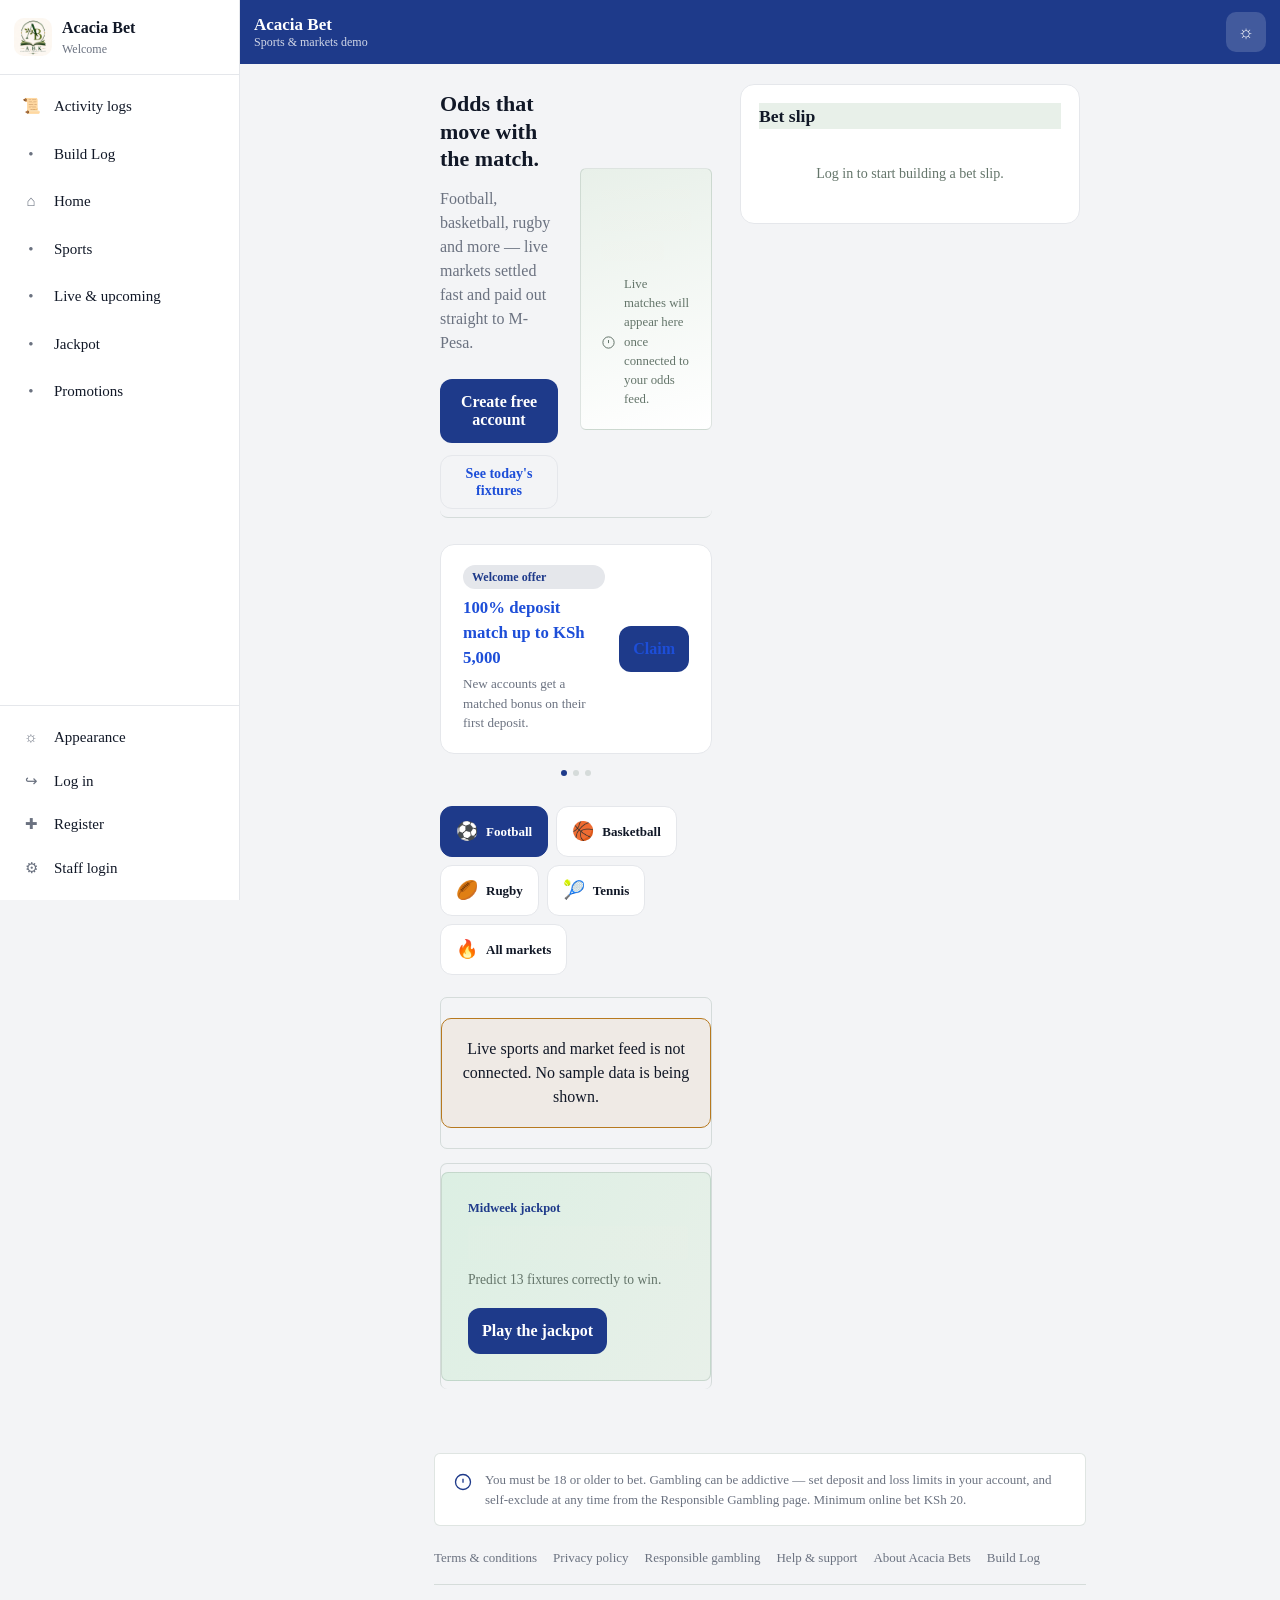
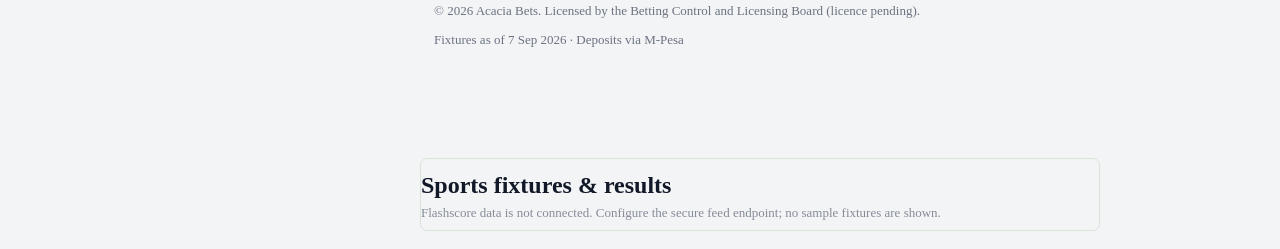
==== commit 1cc50db6: "Add files via upload" ====
--- a/index.html
+++ b/index.html
@@ -13,6 +13,9 @@
 <title>Acacia Bet — Sportsbook</title>
 
 <link rel="stylesheet" href="styles.css">
+<script src="acacia-appearance.js" data-app="bet"></script>
+<link rel="stylesheet" href="acacia-stock-skin.css">
+<script src="acacia-stock-shell.js" data-app="bet" data-icon="icon-192.png" defer></script>
 </head>
 <body class="page-index">
 
--- a/styles.css
+++ b/styles.css
@@ -5827,9 +5827,9 @@
 body.page-index .flashscore-feed-section { background:#fff; color:#17251c; border:1px solid #d8e4da; border-radius:7px; margin:18px auto; padding:18px; max-width:1500px; }
 @media(max-width:900px){ body.page-index .hero{padding:18px;} body.page-index .acacia-sports-shortcuts{display:grid;grid-template-columns:repeat(2,minmax(0,1fr));} body.page-index .sport-shortcut{justify-content:center;} }
 
-html[data-theme="dark"] body { background:#101714 !important; color:#edf4ef !important; color-scheme:dark; }
-html[data-theme="dark"] body header, html[data-theme="dark"] body nav, html[data-theme="dark"] body .card, html[data-theme="dark"] body .panel, html[data-theme="dark"] body .modal, html[data-theme="dark"] body .auth-box, html[data-theme="dark"] body .dashboard-card, html[data-theme="dark"] body .auth-modal, html[data-theme="dark"] body .auth-content { background-color:#18221d !important; color:#edf4ef !important; border-color:#34483c !important; }
-html[data-theme="dark"] body input, html[data-theme="dark"] body select, html[data-theme="dark"] body textarea { background:#111a15 !important; color:#f4f7f4 !important; border-color:#46594c !important; }
+html[data-theme="dark"] body { background:#0b1020 !important; color:#e5e7eb !important; color-scheme:dark; }
+html[data-theme="dark"] body header, html[data-theme="dark"] body nav, html[data-theme="dark"] body .card, html[data-theme="dark"] body .panel, html[data-theme="dark"] body .modal, html[data-theme="dark"] body .auth-box, html[data-theme="dark"] body .dashboard-card, html[data-theme="dark"] body .auth-modal, html[data-theme="dark"] body .auth-content { background-color:#151b2e !important; color:#e5e7eb !important; border-color:#27304a !important; }
+html[data-theme="dark"] body input, html[data-theme="dark"] body select, html[data-theme="dark"] body textarea { background:#0b1020 !important; color:#e5e7eb !important; border-color:#27304a !important; }
 html[data-theme="dark"] body a { color:inherit; }
 html[data-theme="dark"] body p, html[data-theme="dark"] body label, html[data-theme="dark"] body small { color:inherit; }
 
--- a/acacia-stock-skin.css
+++ b/acacia-stock-skin.css
@@ -0,0 +1,85 @@
+/* Acacia Stock Count look for Acacia Bet and Acacia Rides: same tokens, top bar, sidebar, cards, buttons and inputs. */
+html{--s-bg:#f3f4f6;--s-card:#fff;--s-ink:#111827;--s-mute:#6b7280;--s-line:#e5e7eb;--s-ok:#15803d;--s-bad:#b91c1c;--s-warn:#b45309;--s-okbg:#f0fdf4;--s-badbg:#fef2f2;--s-warnbg:#fffbeb}
+html[data-acx-theme=dark]{--s-bg:#0b1020;--s-card:#151b2e;--s-ink:#e5e7eb;--s-mute:#9ca3af;--s-line:#27304a;--s-ok:#4ade80;--s-bad:#f87171;--s-warn:#fbbf24;--s-okbg:#10281a;--s-badbg:#2c1517;--s-warnbg:#2b2210}
+html body.acx-stock{--pri:var(--acx-pri,#1e3a8a);--pri2:var(--acx-pri2,#1d4ed8);
+  --bg:var(--s-bg)!important;--bg-alt:var(--s-bg)!important;--surface:var(--s-card)!important;--surface-alt:var(--s-bg)!important;--text:var(--s-ink)!important;--line:var(--s-line)!important;
+  background:var(--s-bg)!important;color:var(--s-ink)!important;margin:0;min-height:100vh}
+body.acx-stock *{-webkit-tap-highlight-color:transparent}
+/* original site header is replaced by the Stock top bar and sidebar */
+body.acx-stock header,body.acx-stock .site-header,body.acx-stock > .demo-banner-wrap{display:none!important}
+body.acx-stock > *:not(.acx-top):not(.acx-side):not(.acx-scrim):not(#acx-root):not(script):not(style):not(link):not(.demo-banner):not(.toast):not(#toast):not(#aiChatBox):not(.ai-chat-btn):not(.modal-overlay):not(.modal-backdrop){max-width:680px;margin-left:auto;margin-right:auto;width:100%}
+body.acx-stock .demo-banner{background:var(--s-warn)!important;color:#fff!important;text-align:center;font-size:13px;padding:4px 10px;font-weight:400}
+body.acx-stock .acx-top{position:sticky;top:0;z-index:30;background:var(--pri);color:#fff;padding:12px 14px;padding-top:calc(12px + env(safe-area-inset-top,0px));display:flex;align-items:center;gap:10px;max-width:none;width:100%}
+body.acx-stock .acx-top h1{font-size:17px;margin:0;flex:1;line-height:1.2;color:#fff;font-family:inherit}
+body.acx-stock .acx-top small{display:block;font-weight:400;opacity:.8;font-size:12px}
+body.acx-stock .ib{background:rgba(255,255,255,.16);border:0;color:#fff;border-radius:10px;min-width:40px;height:40px;font-size:18px;padding:0 10px;cursor:pointer}
+body.acx-stock .acx-side{position:fixed;top:0;left:0;bottom:0;width:250px;max-width:82%;background:var(--s-card);color:var(--s-ink);border-right:1px solid var(--s-line);z-index:40;display:flex;flex-direction:column;transform:translateX(-100%);transition:transform .2s;padding-top:env(safe-area-inset-top,0px)}
+body.acx-stock .acx-side.open{transform:none}
+body.acx-stock .acx-scrim{position:fixed;inset:0;background:rgba(0,0,0,.45);z-index:35;display:none}body.acx-stock .acx-scrim.on{display:block}
+body.acx-stock .sh{display:flex;align-items:center;gap:10px;padding:16px 14px;border-bottom:1px solid var(--s-line)}
+body.acx-stock .sh img{width:38px;height:38px;border-radius:10px}body.acx-stock .sh b{display:block;font-size:16px}body.acx-stock .sh small{display:block;color:var(--s-mute);font-size:12px}
+body.acx-stock .acx-side nav{flex:1;padding:10px 8px;display:flex;flex-direction:column;gap:4px;overflow-y:auto;overscroll-behavior:contain}
+body.acx-stock .nav{display:flex;align-items:center;gap:12px;width:100%;text-align:left;border:0;background:transparent;border-radius:10px;padding:12px;font-size:15px;color:var(--s-ink);cursor:pointer;font-family:inherit}
+body.acx-stock .nav span{width:22px;text-align:center;color:var(--s-mute)}
+body.acx-stock .nav.on{background:var(--pri);color:#fff}body.acx-stock .nav.on span{color:#fff}
+body.acx-stock .sf{border-top:1px solid var(--s-line);padding:10px 8px calc(10px + env(safe-area-inset-bottom,0px))}
+body.acx-stock .nav.out,body.acx-stock .nav.out span{color:var(--s-bad)}
+body.acx-stock .sf .mute{color:var(--s-mute);font-size:13px;margin:0 12px 8px}
+@media (min-width:900px){body.acx-stock{padding-left:240px}body.acx-stock .acx-side{transform:none;width:240px}body.acx-stock .acx-scrim,body.acx-stock .acx-scrim.on{display:none}body.acx-stock .acx-top #acxMenu{display:none}}
+
+/* ---- cards, buttons, inputs, headings (shared) ---- */
+body.acx-stock h1,body.acx-stock h2,body.acx-stock h3{font-family:inherit;color:var(--s-ink)}
+body.acx-stock .card,body.acx-stock .service-card,body.acx-stock .food-card,body.acx-stock .booking-card,body.acx-stock .testimonial-card,body.acx-stock .faq-item,
+body.acx-stock .dashboard-card,body.acx-stock .dashboard-panel,body.acx-stock .promo-card,body.acx-stock .wallet-card,body.acx-stock .live-card,body.acx-stock .snapshot-card,body.acx-stock .rg-card,
+body.acx-stock .chart-panel,body.acx-stock .bet-panel,body.acx-stock .market-group,body.acx-stock .fixture,body.acx-stock .auth-container,body.acx-stock .modal,body.acx-stock .slip-panel{
+  background:var(--s-card)!important;color:var(--s-ink)!important;border:1px solid var(--s-line)!important;border-radius:14px!important;box-shadow:none!important}
+body.acx-stock .dashboard-panel,body.acx-stock .dashboard-card,body.acx-stock .service-card,body.acx-stock .food-card,body.acx-stock .booking-card,body.acx-stock .testimonial-card,body.acx-stock .faq-item{padding:14px;margin-bottom:12px}
+body.acx-stock .dashboard-panel h2,body.acx-stock .section-head h2,body.acx-stock .section-title h2,body.acx-stock .booking-card h2{font-size:14px!important;margin:0 0 10px;color:var(--s-mute)!important;text-transform:uppercase;letter-spacing:.04em;font-weight:700}
+body.acx-stock .section-head{display:block!important;margin:14px 14px 8px}
+body.acx-stock .section-note,body.acx-stock p,body.acx-stock .muted,body.acx-stock .mute{color:var(--s-mute)}
+body.acx-stock label{display:block;font-size:13px;color:var(--s-mute);margin:10px 0 4px}
+body.acx-stock input:not([type=checkbox]):not([type=radio]):not([type=range]),body.acx-stock select,body.acx-stock textarea{width:100%;padding:12px;border:1px solid var(--s-line)!important;border-radius:10px!important;background:var(--s-card)!important;color:var(--s-ink)!important;font-size:16px;font-family:inherit}
+body.acx-stock .btn-gold,body.acx-stock .primary-btn,body.acx-stock .auth-button,body.acx-stock .find-btn,body.acx-stock .quick-btn,body.acx-stock .request-btn,body.acx-stock .btn-register,body.acx-stock .btn-lg,body.acx-stock .place-bet,body.acx-stock .trade-btn.buy,body.acx-stock .bet-action,body.acx-stock .form-submit{
+  background:var(--pri)!important;color:#fff!important;border:0!important;border-radius:12px!important;padding:14px;font-weight:700;font-size:16px;box-shadow:none!important;cursor:pointer}
+body.acx-stock .btn,body.acx-stock .btn-ghost,body.acx-stock .secondary-btn,body.acx-stock .btn-login,body.acx-stock .btn-sm{border-radius:12px!important;font-weight:700;box-shadow:none!important}
+body.acx-stock .btn:not(.btn-gold):not(.btn-lg),body.acx-stock .btn-ghost,body.acx-stock .secondary-btn,body.acx-stock .btn-login{background:transparent!important;color:var(--pri2)!important;border:1px solid var(--s-line)!important}
+body.acx-stock .tabs button,body.acx-stock .tab,body.acx-stock .modal-tab,body.acx-stock .wallet-tab,body.acx-stock .auth-tab,body.acx-stock .tf-chip{border:1px solid var(--s-line)!important;background:var(--s-card)!important;color:var(--s-ink)!important;border-radius:10px!important}
+body.acx-stock .tabs button.on,body.acx-stock .tab.active,body.acx-stock .modal-tab.active,body.acx-stock .wallet-tab.active,body.acx-stock .auth-tab.active,body.acx-stock .tf-chip.active{background:var(--pri)!important;color:#fff!important;border-color:var(--pri)!important}
+body.acx-stock .pill,body.acx-stock .status,body.acx-stock .tag{font-size:12px;border-radius:99px;padding:3px 9px;background:var(--s-line);color:var(--s-mute)}
+body.acx-stock .activity-item,body.acx-stock .odds-row,body.acx-stock .rc-row,body.acx-stock .mt-row{border-bottom:1px solid var(--s-line);background:transparent!important}
+body.acx-stock .odds-btn,body.acx-stock .odd-btn{border:1px solid var(--s-line)!important;background:var(--s-card)!important;color:var(--pri2)!important;border-radius:10px!important;font-weight:700}
+body.acx-stock .odds-btn.selected,body.acx-stock .odd-btn.selected,body.acx-stock .odds-btn.active{background:var(--pri)!important;color:#fff!important}
+body.acx-stock .hero{background:none!important;padding:14px!important;min-height:0!important}
+body.acx-stock .hero h1{font-size:22px!important;line-height:1.25}
+body.acx-stock footer{background:transparent!important;border-top:0!important;color:var(--s-mute)!important;font-size:13px;padding:10px 14px 90px!important}
+body.acx-stock footer a{color:var(--s-mute)!important}
+body.acx-stock .back-to-top{display:none!important}
+body.acx-stock .toast{background:#111827!important;color:#fff!important;border-radius:12px}
+
+/* ---- Rides ---- */
+body.acx-stock.page-index .container{max-width:none!important;padding:0 14px!important}
+body.acx-stock.page-index section{padding:8px 0!important;background:transparent!important}
+body.acx-stock .dashboard-wrapper{display:block!important;min-height:0!important;background:transparent!important}
+body.acx-stock .dashboard-sidebar{display:none!important}
+body.acx-stock .dashboard-content{padding:14px!important;margin:0!important;width:100%!important;background:transparent!important}
+body.acx-stock .dashboard-header h1{font-size:17px!important;margin:0 0 10px}
+body.acx-stock .dashboard-cards{display:grid!important;grid-template-columns:1fr 1fr;gap:10px}
+body.acx-stock .food-card,body.acx-stock .service-card{text-align:left}
+body.acx-stock .map-box{border-radius:12px;overflow:hidden}
+
+/* ---- fixes after first look ---- */
+body.acx-stock #acx-fab{display:none!important}
+body.acx-stock .hero p,body.acx-stock .hero-sub,body.acx-stock .hero .eyebrow{color:var(--s-mute)!important}
+body.acx-stock .hero h1,body.acx-stock .hero h1 *{color:var(--s-ink)!important}
+body.acx-stock .promo-card h3,body.acx-stock .promo-card .accent,body.acx-stock .promo-card *[class*="gold"],body.acx-stock .accent{color:var(--pri2)!important}
+body.acx-stock .promo-card p{color:var(--s-mute)!important}
+body.acx-stock .sport-shortcut,body.acx-stock .league-chip{background:var(--s-card)!important;color:var(--s-ink)!important;border:1px solid var(--s-line)!important;border-radius:12px!important}
+body.acx-stock .sport-shortcut.active,body.acx-stock .sport-shortcut.on,body.acx-stock .league-chip.active{background:var(--pri)!important;color:#fff!important;border-color:var(--pri)!important}
+body.acx-stock .sport-shortcut *,body.acx-stock .league-chip *{color:inherit!important}
+body.acx-stock .live-card,body.acx-stock .hero-inner > *{background-image:none!important}
+
+/* keep the sidebar compact whatever the site's own nav styles say */
+body.acx-stock .acx-side nav{display:flex!important;flex-direction:column!important;justify-content:flex-start!important;align-items:stretch!important;height:auto!important;min-height:0!important;position:static!important;background:transparent!important;border:0!important;box-shadow:none!important;padding:10px 8px!important;margin:0!important;max-width:none!important;gap:4px}
+body.acx-stock .acx-side .nav{flex:none!important;height:auto!important;min-height:0!important;margin:0!important;line-height:1.3}
+body.acx-stock .acx-side .sf{flex:none}
+body.acx-stock .acx-side{z-index:100001}body.acx-stock .acx-scrim{z-index:100000}
